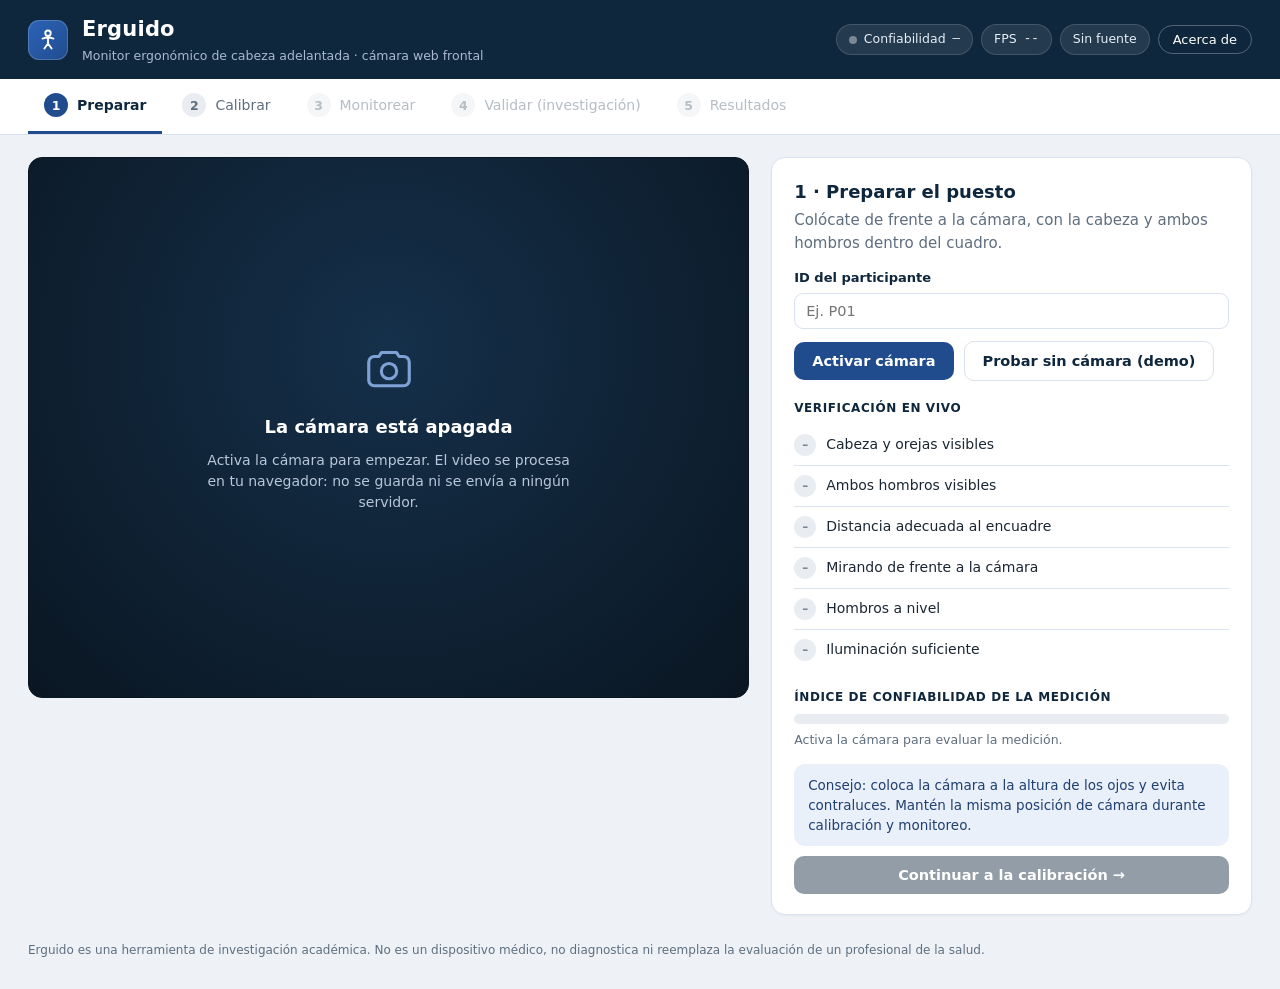
==== index.html @ 68f2c45a "Add files via upload" ====
<!DOCTYPE html>
<html lang="es">
<head>
<meta charset="UTF-8">
<meta name="viewport" content="width=device-width, initial-scale=1">
<link rel="icon" href="data:image/svg+xml,%3Csvg xmlns=%27http://www.w3.org/2000/svg%27 viewBox=%270 0 24 24%27%3E%3Crect width=%2724%27 height=%2724%27 rx=%275%27 fill=%27%23204C8E%27/%3E%3Ccircle cx=%2712%27 cy=%275.5%27 r=%272.6%27 fill=%27%23fff%27/%3E%3Cpath d=%27M12 9v6M6.5 10.5l5.5-1.5 5.5 1.5M12 15l-3.5 5M12 15l3.5 5%27 stroke=%27%23fff%27 stroke-width=%271.8%27 fill=%27none%27 stroke-linecap=%27round%27/%3E%3C/svg%3E">
<title>Erguido · Monitor ergonómico de cabeza adelantada</title>
<link rel="manifest" href="manifest.webmanifest">
<meta name="theme-color" content="#0F273D">
<meta name="description" content="Erguido: monitor de postura de cabeza con la cámara de tu celular o computador. El video se procesa en tu navegador.">
<meta name="mobile-web-app-capable" content="yes">
<meta name="apple-mobile-web-app-capable" content="yes">
<meta name="apple-mobile-web-app-title" content="Erguido">
<link rel="apple-touch-icon" href="icon-192.png">
<meta property="og:title" content="Erguido · postura de cabeza con tu cámara">
<meta property="og:description" content="Abre, permite la cámara y calibra en 20 segundos. El video no sale de tu dispositivo.">
<style>
@font-face{font-family:'Inter';font-weight:400;src:url('vendor/fonts/Inter-Regular.otf') format('opentype');font-display:swap}
@font-face{font-family:'Inter';font-weight:500;src:url('vendor/fonts/Inter-Medium.otf') format('opentype');font-display:swap}
@font-face{font-family:'Inter';font-weight:600;src:url('vendor/fonts/Inter-SemiBold.otf') format('opentype');font-display:swap}
@font-face{font-family:'Inter';font-weight:700;src:url('vendor/fonts/Inter-Bold.otf') format('opentype');font-display:swap}
:root{
  --navy:#0F273D; --blue:#204C8E; --sky:#95B1DE; --ice:#EAF0FA; --card:#FFFFFF; --bg:#EEF2F7;
  --ink:#1B2733; --muted:#5E6E7E; --line:#D9E2EE;
  --ok:#1E8E5A; --ok-bg:#E3F4EB; --warn:#B86E00; --warn-bg:#FFF1D6; --bad:#C0392B; --bad-bg:#FBE5E2; --off:#7A8794; --off-bg:#E9EDF1;
  --radius:14px;
  --font:'Inter',system-ui,-apple-system,'Segoe UI',Roboto,sans-serif; --mono:'JetBrains Mono',ui-monospace,Consolas,monospace;
}
*{box-sizing:border-box}
html,body{margin:0}
body{background:var(--bg);color:var(--ink);font-family:var(--font);font-size:15px;line-height:1.5;-webkit-font-smoothing:antialiased}
button{font-family:inherit}
.sr{position:absolute;width:1px;height:1px;overflow:hidden;clip:rect(0 0 0 0)}

/* ---------- barra superior ---------- */
.topbar{background:var(--navy);color:#fff;padding:14px 28px;display:flex;align-items:center;justify-content:space-between;gap:16px;flex-wrap:wrap}
.brand{display:flex;align-items:center;gap:14px}
.logo{width:40px;height:40px;border-radius:11px;background:linear-gradient(135deg,#2C63B8,#204C8E);display:grid;place-items:center;box-shadow:inset 0 0 0 1px rgba(255,255,255,.18)}
.brand h1{font-size:21px;font-weight:700;margin:0;letter-spacing:.2px}
.brand small{display:block;color:#A9BAD0;font-size:12.5px;margin-top:1px}
.chips{display:flex;gap:8px;align-items:center;flex-wrap:wrap}
.chip{background:rgba(255,255,255,.09);border:1px solid rgba(255,255,255,.14);color:#E6EEF8;border-radius:999px;padding:5px 12px;font-size:12.5px;display:flex;align-items:center;gap:7px;white-space:nowrap}
.chip b{font-family:var(--mono);font-weight:500}
.dot{width:8px;height:8px;border-radius:50%;background:var(--off)}
.dot.ok{background:#3DDC91}.dot.warn{background:#F5B23B}.dot.bad{background:#FF6A5C}
.ghost{background:transparent;border:1px solid rgba(255,255,255,.28);color:#fff;border-radius:999px;padding:6px 14px;font-size:13px;cursor:pointer}
.ghost:hover{background:rgba(255,255,255,.1)}

/* ---------- pasos ---------- */
.stepper{background:#fff;border-bottom:1px solid var(--line);padding:0 28px;display:flex;gap:4px;overflow-x:auto}
.step{background:none;border:none;padding:14px 16px;font-size:14px;color:var(--muted);cursor:pointer;display:flex;align-items:center;gap:9px;border-bottom:3px solid transparent;white-space:nowrap;font-weight:500}
.step i{font-style:normal;width:24px;height:24px;border-radius:50%;background:var(--off-bg);color:var(--muted);display:grid;place-items:center;font-size:12.5px;font-weight:600}
.step.active{color:var(--navy);border-color:var(--blue);font-weight:600}
.step.active i{background:var(--blue);color:#fff}
.step.done i{background:var(--ok);color:#fff}
.step:disabled{opacity:.45;cursor:not-allowed}

/* ---------- estructura ---------- */
.layout{display:grid;grid-template-columns:minmax(0,1.5fr) minmax(360px,1fr);gap:22px;padding:22px 28px 40px;max-width:1500px;margin:0 auto}
@media(max-width:1020px){.layout{grid-template-columns:1fr}}
.card{background:var(--card);border:1px solid var(--line);border-radius:var(--radius);box-shadow:0 1px 2px rgba(15,39,61,.04)}
.pad{padding:20px 22px}
h2{font-size:18px;margin:0 0 4px;color:var(--navy);font-weight:700}
h3{font-size:14px;margin:18px 0 8px;color:var(--navy);font-weight:600;text-transform:uppercase;letter-spacing:.6px;font-size:12px}
p.lead{color:var(--muted);margin:2px 0 14px}
.muted{color:var(--muted)} .small{font-size:12.5px}

/* ---------- escenario de video ---------- */
.stage{--maxh:3000px;position:relative;background:#0A1622;border-radius:var(--radius);overflow:hidden;aspect-ratio:var(--ar,1.3333);width:min(100%,calc(var(--maxh) * var(--ar,1.3333)));margin-inline:auto;border:1px solid #0A1622;transition:box-shadow .2s}
.stage video,.stage canvas{position:absolute;inset:0;width:100%;height:100%;object-fit:contain}
.mirror video,.mirror canvas{transform:scaleX(-1)}
.stage.alerting{box-shadow:0 0 0 4px var(--bad),0 0 34px rgba(192,57,43,.55);animation:pulse 1.1s infinite}
@keyframes pulse{50%{box-shadow:0 0 0 4px #FF8A7D,0 0 44px rgba(255,106,92,.65)}}
.idle{position:absolute;inset:0;display:flex;flex-direction:column;align-items:center;justify-content:center;gap:10px;text-align:center;color:#B8C7D9;padding:30px;background:radial-gradient(ellipse at 50% 35%,#15304A,#0A1622)}
.idle h3{color:#fff;text-transform:none;letter-spacing:0;font-size:18px;margin:6px 0 0}
.idle p{margin:0;max-width:380px;font-size:14px}
.badge{position:absolute;top:14px;left:14px;display:flex;align-items:center;gap:9px;padding:8px 14px;border-radius:999px;font-weight:600;font-size:14px;backdrop-filter:blur(4px)}
.badge.ok{background:rgba(227,244,235,.95);color:var(--ok)} .badge.warn{background:rgba(255,241,214,.96);color:var(--warn)}
.badge.bad{background:rgba(251,229,226,.97);color:var(--bad)} .badge.off{background:rgba(233,237,241,.94);color:#51606E}
.badge .dot{background:currentColor}
.hud-r{position:absolute;top:14px;right:14px;display:flex;gap:8px}
.hud-r span{background:rgba(10,22,34,.65);color:#E7EEF7;font-family:var(--mono);font-size:12px;padding:5px 10px;border-radius:8px}
.banner{position:absolute;left:14px;right:14px;bottom:14px;background:rgba(192,57,43,.96);color:#fff;border-radius:12px;padding:12px 16px;font-weight:600;display:none;box-shadow:0 8px 24px rgba(0,0,0,.35);z-index:5}
.banner small{display:block;font-weight:400;opacity:.92;margin-top:2px}
.banner.show{display:block}
.note{position:absolute;left:14px;bottom:14px;background:rgba(10,22,34,.7);color:#fff;border-radius:10px;padding:8px 12px;font-size:12.5px;display:none}
.note.show{display:block}

/* ---------- controles ---------- */
.btn{border:none;border-radius:10px;padding:11px 18px;font-size:14.5px;font-weight:600;cursor:pointer;transition:.15s;display:inline-flex;align-items:center;gap:8px;justify-content:center}
.btn.primary{background:var(--blue);color:#fff}.btn.primary:hover{background:#1A3F77}
.btn.dark{background:var(--navy);color:#fff}.btn.dark:hover{background:#091B2C}
.btn.ghost2{background:#fff;color:var(--navy);border:1px solid var(--line)}.btn.ghost2:hover{border-color:var(--sky);background:var(--ice)}
.btn.danger{background:var(--bad);color:#fff}
.btn:disabled{opacity:.45;cursor:not-allowed}
.btn.block{width:100%}
.row{display:flex;gap:10px;flex-wrap:wrap;align-items:center}
.row.sp{justify-content:space-between}
.field{display:flex;flex-direction:column;gap:5px;margin-bottom:12px}
.field label{font-size:13px;font-weight:600;color:var(--navy)}
input[type=text],input[type=number],select{font-family:inherit;font-size:14.5px;padding:9px 11px;border:1px solid var(--line);border-radius:9px;background:#fff;color:var(--ink);width:100%}
input:focus,select:focus,button:focus-visible{outline:2px solid var(--sky);outline-offset:1px}
input[type=range]{width:100%;accent-color:var(--blue)}
.switch{display:flex;align-items:center;justify-content:space-between;padding:8px 0;border-bottom:1px solid var(--line);font-size:14px}
.switch:last-child{border-bottom:none}
.switch input{width:18px;height:18px;accent-color:var(--blue)}
.slider-h{display:flex;justify-content:space-between;font-size:13px;font-weight:600;color:var(--navy);margin-bottom:2px}
.slider-h span:last-child{font-family:var(--mono);color:var(--blue)}

/* ---------- lista de verificación / medidor ---------- */
.check{display:flex;align-items:center;gap:10px;padding:9px 0;border-bottom:1px solid var(--line);font-size:14px}
.check:last-child{border-bottom:none}
.ic{width:22px;height:22px;border-radius:50%;display:grid;place-items:center;font-size:12px;font-weight:700;background:var(--off-bg);color:var(--off);flex:none}
.ic.ok{background:var(--ok-bg);color:var(--ok)} .ic.warn{background:var(--warn-bg);color:var(--warn)} .ic.bad{background:var(--bad-bg);color:var(--bad)}
.meter{height:10px;background:var(--off-bg);border-radius:999px;overflow:hidden}
.meter>div{height:100%;width:0;background:var(--off);border-radius:999px;transition:width .25s,background .25s}

/* ---------- gauge ---------- */
.gauge-wrap{margin:6px 0 4px}
.gauge-top{display:flex;align-items:baseline;justify-content:space-between}
.gauge-val{font-size:44px;font-weight:700;color:var(--navy);line-height:1;font-variant-numeric:tabular-nums}
.gauge-val small{font-size:20px;color:var(--muted);font-weight:600}
.gauge{position:relative;margin-top:26px!important;height:22px;background:linear-gradient(90deg,#DFF3E8 0%,#DFF3E8 33%,#FFF1D6 33%,#FFF1D6 33.01%,#FBE5E2 33.01%);border-radius:999px;overflow:visible;margin-top:12px;border:1px solid var(--line)}
.gauge .fill{position:absolute;left:0;top:0;bottom:0;width:0;border-radius:999px;background:var(--ok);transition:width .12s linear,background .2s}
.gauge .thr{position:absolute;top:-6px;bottom:-6px;width:3px;background:var(--navy);border-radius:2px}
.gauge .thr::after{content:'umbral ' attr(data-v);white-space:nowrap;position:absolute;top:-17px;left:50%;transform:translateX(-50%);font-size:10.5px;color:var(--navy);font-weight:600}
.gauge-scale{position:relative;height:18px;font-size:11.5px;color:var(--muted);margin-top:6px}
.gauge-scale span{position:absolute;top:0;transform:translateX(-50%);white-space:nowrap}
.gauge-scale span:first-child{transform:none}

.stats{display:grid;grid-template-columns:1fr 1fr;gap:10px;margin-top:14px}
.stat{background:var(--ice);border-radius:11px;padding:11px 13px}
.stat b{display:block;font-size:22px;color:var(--navy);font-variant-numeric:tabular-nums;line-height:1.15}
.stat span{font-size:12px;color:var(--muted)}
.pill{display:inline-block;border-radius:999px;padding:3px 10px;font-size:12px;font-weight:600}
.pill.ok{background:var(--ok-bg);color:var(--ok)}.pill.warn{background:var(--warn-bg);color:var(--warn)}.pill.bad{background:var(--bad-bg);color:var(--bad)}.pill.off{background:var(--off-bg);color:var(--off)}

/* ---------- calibracion ---------- */
.poses{display:grid;grid-template-columns:1fr 1fr;gap:12px;margin:8px 0 14px}
.pose{border:1.5px solid var(--line);border-radius:12px;padding:12px;text-align:center;background:#fff;transition:.2s}
.pose.on{border-color:var(--blue);background:var(--ice);box-shadow:0 0 0 3px rgba(32,76,142,.12)}
.pose.fin{border-color:var(--ok);background:#F2FBF6}
.pose svg{width:100%;height:92px}
.pose b{display:block;font-size:13.5px;color:var(--navy);margin-top:4px}
.pose span{font-size:12px;color:var(--muted)}
.progress{height:12px;background:var(--off-bg);border-radius:999px;overflow:hidden;margin:6px 0 4px}
.progress>div{height:100%;background:var(--blue);width:0;transition:width .1s linear}
.count{font-size:46px;font-weight:700;color:var(--blue);text-align:center;line-height:1;margin:8px 0;font-variant-numeric:tabular-nums}
table{width:100%;border-collapse:collapse;font-size:13.5px}
th{background:var(--navy);color:#fff;text-align:left;padding:8px 10px;font-weight:600;font-size:12.5px}
td{padding:7px 10px;border-bottom:1px solid var(--line)}
tr:nth-child(even) td{background:#F7F9FC}
td.num,th.num{text-align:right;font-variant-numeric:tabular-nums}
.tbl-scroll{max-height:230px;overflow:auto;border:1px solid var(--line);border-radius:10px}
details{border:1px solid var(--line);border-radius:11px;padding:10px 14px;margin-top:12px;background:#FAFBFD}
summary{cursor:pointer;font-weight:600;color:var(--navy);font-size:14px}
canvas.chart{width:100%;height:190px;display:block;background:#fff;border:1px solid var(--line);border-radius:10px}
.alertbox{border-radius:11px;padding:11px 14px;font-size:13.5px;margin:10px 0}
.alertbox.info{background:var(--ice);color:#1E3F70}.alertbox.warn{background:var(--warn-bg);color:#7A4A00}.alertbox.bad{background:var(--bad-bg);color:#8B2A20}.alertbox.ok{background:var(--ok-bg);color:#16603E}

/* ---------- modales ---------- */
.modal{position:fixed;inset:0;background:rgba(10,22,34,.6);display:none;align-items:center;justify-content:center;z-index:50;padding:20px}
.modal.show{display:flex}
.modal .box{background:#fff;border-radius:16px;max-width:720px;width:100%;max-height:90vh;overflow:auto;padding:26px 28px;box-shadow:0 24px 70px rgba(0,0,0,.4)}
.modal h2{font-size:21px}
.sus-q{padding:11px 0;border-bottom:1px solid var(--line)}
.sus-q p{margin:0 0 7px;font-size:14.5px}
.likert{display:flex;gap:8px;align-items:center;flex-wrap:wrap}
.likert label{display:flex;flex-direction:column;align-items:center;font-size:11.5px;color:var(--muted);cursor:pointer;gap:3px;min-width:54px}
.likert input{accent-color:var(--blue);width:18px;height:18px}
.toast{position:fixed;bottom:22px;left:50%;transform:translateX(-50%) translateY(30px);background:var(--navy);color:#fff;padding:11px 20px;border-radius:12px;font-size:14px;opacity:0;pointer-events:none;transition:.3s;z-index:60;box-shadow:0 10px 30px rgba(0,0,0,.3)}
.toast.show{opacity:1;transform:translateX(-50%)}
.view{display:none}.view.active{display:block}
.disclaimer{font-size:12px;color:var(--muted);padding:0 28px 30px;max-width:1500px;margin:-14px auto 0}

/* ---------- celular ---------- */
.only-touch{display:none}
@media (pointer:coarse){.only-touch{display:block}}
@media(max-width:720px){
  .topbar{padding:10px 14px;gap:8px}
  .brand{gap:10px}.logo{width:34px;height:34px;border-radius:9px}
  .brand h1{font-size:18px}.brand small{font-size:11.5px;line-height:1.3}
  .chips{gap:6px}.chip{padding:4px 10px;font-size:11.5px}.ghost{padding:5px 12px;font-size:12.5px}
  .stepper{padding:0 6px}.step{padding:11px;font-size:13px;gap:7px}.step i{width:22px;height:22px;font-size:11.5px}
  .layout{padding:12px 12px 26px;gap:12px}
  .pad{padding:16px 14px}
  .btn{min-height:44px;padding:11px 14px}
  .row{gap:8px}.row>.btn{flex:1 1 auto}
  input[type=text],input[type=number],select{font-size:16px}
  .gauge-val{font-size:38px}
  .idle{padding:16px;gap:6px}.idle h3{font-size:16px}.idle p{font-size:13px}
  .badge{top:10px;left:10px;padding:6px 11px;font-size:12.5px}.hud-r{top:10px;right:10px}
  .banner{left:10px;right:10px;bottom:10px;padding:10px 12px;font-size:14px}.note{left:10px;bottom:10px}
  .modal{padding:12px}.modal .box{padding:20px 16px}
  .disclaimer{padding:0 14px 24px}
  .toast{max-width:90vw;text-align:center;bottom:16px}
  .likert label{min-width:44px}
}
@media (max-width:720px) and (orientation:portrait){.stage{--maxh:50vh}}
@media (max-height:520px) and (orientation:landscape) and (min-width:640px){
  .layout{grid-template-columns:minmax(0,1.3fr) minmax(300px,1fr);gap:14px;padding:10px 14px 20px}
  .stage{--maxh:calc(100vh - 20px)}
}

@media print{
  body{background:#fff} .topbar,.stepper,.stage,.btn,.ghost,.disclaimer,#viewPrepare,#viewCalib,#viewMonitor,#viewValidate{display:none!important}
  .layout{display:block;padding:0} .card{border:none;box-shadow:none} #viewResults{display:block!important}
  canvas.chart{height:210px}
}
</style>
</head>
<body>

<header class="topbar">
  <div class="brand">
    <div class="logo" aria-hidden="true">
      <svg width="24" height="24" viewBox="0 0 24 24" fill="none" stroke="#fff" stroke-width="1.9" stroke-linecap="round" stroke-linejoin="round"><circle cx="12" cy="5.2" r="2.7"/><path d="M12 9v6.5M6.5 10.6l5.5-1.6 5.5 1.6M12 15.5l-3.6 5M12 15.5l3.6 5"/></svg>
    </div>
    <div><h1>Erguido</h1><small>Monitor ergonómico de cabeza adelantada · cámara web frontal</small></div>
  </div>
  <div class="chips">
    <div class="chip"><span class="dot" id="relDot"></span>Confiabilidad <b id="relChip">—</b></div>
    <div class="chip">FPS <b id="fpsChip">--</b></div>
    <div class="chip" id="modeChip">Sin fuente</div>
    <button class="ghost" id="btnAbout">Acerca de</button>
  </div>
</header>

<nav class="stepper" aria-label="Pasos">
  <button class="step active" data-step="prepare"><i>1</i>Preparar</button>
  <button class="step" data-step="calib"><i>2</i>Calibrar</button>
  <button class="step" data-step="monitor"><i>3</i>Monitorear</button>
  <button class="step" data-step="validate"><i>4</i>Validar (investigación)</button>
  <button class="step" data-step="results"><i>5</i>Resultados</button>
</nav>

<main class="layout">
  <!-- ======== ESCENARIO ======== -->
  <section>
    <div class="stage mirror" id="stage">
      <video id="video" autoplay playsinline muted></video>
      <canvas id="demoCanvas" width="640" height="480" style="display:none"></canvas>
      <canvas id="overlay" width="640" height="480"></canvas>
      <div class="idle" id="idle">
        <svg width="54" height="54" viewBox="0 0 24 24" fill="none" stroke="#7FA2D6" stroke-width="1.4" stroke-linecap="round" stroke-linejoin="round"><path d="M3 8.5A2.5 2.5 0 0 1 5.5 6h2l1.2-1.8h6.6L16.5 6h2A2.5 2.5 0 0 1 21 8.5v8A2.5 2.5 0 0 1 18.5 19h-13A2.5 2.5 0 0 1 3 16.5z"/><circle cx="12" cy="12.5" r="3.4"/></svg>
        <h3>La cámara está apagada</h3>
        <p>Activa la cámara para empezar. El video se procesa en tu navegador: no se guarda ni se envía a ningún servidor.</p>
      </div>
      <div class="badge off" id="badge" style="display:none"><span class="dot"></span><span id="badgeTxt">Sin medición</span></div>
      <div class="hud-r" id="hudR" style="display:none"><span id="hudAngle">θ --°</span></div>
      <div class="note" id="note"></div>
      <div class="banner" id="banner">Corrige tu postura: lleva la cabeza hacia atrás<small id="bannerSub">Alinea las orejas sobre los hombros.</small></div>
    </div>
    <div class="card pad" id="demoPanel" style="display:none;margin-top:14px">
      <div class="row sp"><b>Simulación (modo demo)</b><span class="pill off">Persona virtual</span></div>
      <p class="small muted" style="margin:4px 0 10px">Mueve el control para adelantar la cabeza de la persona virtual, o activa el escenario automático.</p>
      <div class="slider-h"><span>Cabeza adelantada simulada</span><span id="demoVal">0 %</span></div>
      <input type="range" id="demoSlider" min="0" max="120" value="0">
      <label class="switch"><span>Escenario automático (recorre erguido → adelantado → recuperación)</span><input type="checkbox" id="demoAuto"></label>
    </div>
  </section>

  <!-- ======== PANEL ======== -->
  <aside class="card pad" id="panel">

    <!-- 1. PREPARAR -->
    <div class="view active" id="viewPrepare">
      <h2>1 · Preparar el puesto</h2>
      <p class="lead">Colócate de frente a la cámara, con la cabeza y ambos hombros dentro del cuadro.</p>
      <div class="field"><label for="pid">ID del participante</label><input type="text" id="pid" placeholder="Ej. P01" maxlength="24"></div>
      <div class="field" id="camSelWrap" style="display:none"><label for="camSel">Cámara</label><select id="camSel"></select></div>
      <div class="row" style="margin-bottom:14px">
        <button class="btn primary" id="btnCam">Activar cámara</button>
        <button class="btn ghost2" id="btnDemo">Probar sin cámara (demo)</button>
        <button class="btn ghost2" id="btnStop" style="display:none">Apagar</button>
      </div>
      <h3>Verificación en vivo</h3>
      <div id="checks">
        <div class="check" data-k="face"><span class="ic">–</span><span>Cabeza y orejas visibles</span></div>
        <div class="check" data-k="sh"><span class="ic">–</span><span>Ambos hombros visibles</span></div>
        <div class="check" data-k="dist"><span class="ic">–</span><span>Distancia adecuada al encuadre</span></div>
        <div class="check" data-k="front"><span class="ic">–</span><span>Mirando de frente a la cámara</span></div>
        <div class="check" data-k="level"><span class="ic">–</span><span>Hombros a nivel</span></div>
        <div class="check" data-k="light"><span class="ic">–</span><span>Iluminación suficiente</span></div>
      </div>
      <h3>Índice de confiabilidad de la medición</h3>
      <div class="meter"><div id="relMeter"></div></div>
      <div class="small muted" id="relReasons" style="margin-top:7px">Activa la cámara para evaluar la medición.</div>
      <div class="alertbox info small" style="margin-top:14px">Consejo: coloca la cámara a la altura de los ojos y evita contraluces. Mantén la misma posición de cámara durante calibración y monitoreo.</div>
      <div class="alertbox info small only-touch" style="margin-top:10px"><b>En el celular:</b> apóyalo de frente a ti, a la altura de los ojos y a unos 60–80 cm, con la cámara frontal. Deben verse tu cabeza y los dos hombros. No lo muevas entre la calibración y el monitoreo.</div>
      <button class="btn dark block" id="toCalib" disabled>Continuar a la calibración →</button>
    </div>

    <!-- 2. CALIBRAR -->
    <div class="view" id="viewCalib">
      <h2>2 · Calibración individual</h2>
      <p class="lead">Erguido aprende tu rango propio con dos posturas. Así el umbral se ajusta a tu anatomía, sin valores universales.</p>
      <div class="poses">
        <div class="pose" id="poseUp">
          <svg viewBox="0 0 120 92" fill="none" stroke="#204C8E" stroke-width="2.4" stroke-linecap="round" stroke-linejoin="round" aria-hidden="true"><path d="M70 90V50" /><path d="M40 90c0-20 12-30 30-30"/><circle cx="70" cy="26" r="15" fill="#fff"/><path d="M70 41v9"/><circle cx="66" cy="26" r="2.6" fill="#1E8E5A" stroke="none"/><path d="M66 4v76" stroke="#1E8E5A" stroke-width="1.6" stroke-dasharray="3 4"/></svg>
          <b>Postura erguida</b><span>Espalda recta, orejas sobre los hombros</span>
        </div>
        <div class="pose" id="poseFwd">
          <svg viewBox="0 0 120 92" fill="none" stroke="#204C8E" stroke-width="2.4" stroke-linecap="round" stroke-linejoin="round" aria-hidden="true"><path d="M70 90V52" /><path d="M40 90c0-20 12-30 30-30"/><circle cx="90" cy="30" r="15" fill="#fff"/><path d="M84 44l-12 9"/><circle cx="86" cy="30" r="2.6" fill="#C0392B" stroke="none"/><path d="M66 4v76" stroke="#1E8E5A" stroke-width="1.6" stroke-dasharray="3 4"/><path d="M70 22h14" stroke="#C0392B" stroke-width="1.8"/></svg>
          <b>Cabeza adelantada</b><span>Empuja la cabeza hacia la pantalla, cómodo y sostenido</span>
        </div>
      </div>
      <div id="calStart">
        <button class="btn primary block" id="btnCalStart" disabled>Iniciar calibración</button>
        <p class="small muted" style="margin:8px 0 0">Dura unos 20 segundos. Se mide solo cuando la confiabilidad es suficiente.</p>
      </div>
      <div id="calRun" style="display:none">
        <div class="alertbox info" id="calMsg">Prepárate…</div>
        <div class="count" id="calCount">3</div>
        <div class="progress"><div id="calBar"></div></div>
        <button class="btn ghost2 block" id="btnCalCancel" style="margin-top:12px">Cancelar</button>
      </div>
      <div id="calResult" style="display:none">
        <div class="alertbox ok" id="calQuality"></div>
        <table id="calTable"></table>
        <details>
          <summary>Modo investigación: CVA de referencia (opcional)</summary>
          <p class="small muted" style="margin:8px 0">Si mediste el ángulo craneovertebral de perfil (p. ej., con ImageJ), regístralo para estimar el CVA y validar el sistema.</p>
          <div class="row"><div class="field" style="flex:1;margin:0"><label>CVA erguido (°)</label><input type="number" step="0.1" id="refUp"></div>
          <div class="field" style="flex:1;margin:0"><label>CVA adelantado (°)</label><input type="number" step="0.1" id="refFwd"></div></div>
          <div class="field" style="margin-top:10px"><label for="featSel">Señal frontal usada</label>
            <select id="featSel">
              <option value="angle">Ángulo frontal orejas–hombros (propuesta)</option>
              <option value="rv">Distancia vertical oreja–hombro (plan B)</option>
              <option value="wr">Ancho de cabeza relativo (plan B)</option>
            </select></div>
        </details>
        <div class="row" style="margin-top:14px">
          <button class="btn ghost2" id="btnCalRedo">Repetir</button>
          <button class="btn dark" id="btnCalOk" style="flex:1">Aceptar y monitorear →</button>
        </div>
      </div>
    </div>

    <!-- 3. MONITOREAR -->
    <div class="view" id="viewMonitor">
      <div class="row sp"><h2>3 · Monitoreo</h2><span class="pill off" id="monPill">Pausado</span></div>
      <div class="gauge-wrap">
        <div class="gauge-top"><div class="small muted">Índice de cabeza adelantada<br>(0 % = erguido · 100 % = tu postura adelantada)</div>
          <div class="gauge-val"><span id="idxVal">--</span><small>%</small></div></div>
        <div class="gauge" id="gauge"><div class="fill" id="gFill"></div><div class="thr" id="gThr"></div></div>
        <div class="gauge-scale"><span style="left:0">0 %</span><span style="left:41.667%">50 %</span><span style="left:83.333%">100 %</span></div>
      </div>
      <div class="stats">
        <div class="stat"><b id="stBad">0 s</b><span>Tiempo seguido en mala postura</span></div>
        <div class="stat"><b id="stAlerts">0</b><span>Alertas emitidas</span></div>
        <div class="stat"><b id="stGood">--</b><span>% del tiempo con buena postura</span></div>
        <div class="stat"><b id="stCva">--</b><span>CVA estimado (°)</span></div>
      </div>
      <div class="alertbox warn small" id="shNote" style="display:none">Tus hombros están desnivelados respecto a la calibración.</div>
      <h3>Ajustes</h3>
      <div class="slider-h"><span>Umbral de alerta (% de tu rango)</span><span id="thrVal">40 %</span></div>
      <input type="range" id="thr" min="20" max="80" value="40">
      <div class="slider-h" style="margin-top:10px"><span>Tiempo sostenido antes de alertar</span><span id="holdVal">8 s</span></div>
      <input type="range" id="hold" min="3" max="30" value="8">
      <div style="margin-top:8px">
        <label class="switch"><span>Sonido de alerta</span><input type="checkbox" id="sound" checked></label>
        <label class="switch"><span>Mostrar esqueleto y ángulo</span><input type="checkbox" id="skel" checked></label>
        <label class="switch"><span>Vista en espejo</span><input type="checkbox" id="mirror" checked></label>
      </div>
      <div class="row" style="margin-top:14px">
        <button class="btn ghost2" id="btnPause" style="flex:1">Pausar</button>
        <button class="btn ghost2" id="btnRecal">Recalibrar</button>
        <button class="btn dark" id="btnFinish" style="flex:1">Finalizar sesión</button>
      </div>
    </div>

    <!-- 4. VALIDAR -->
    <div class="view" id="viewValidate">
      <h2>4 · Validación (investigación)</h2>
      <p class="lead">Compara la estimación de Erguido con el ángulo craneovertebral medido de perfil.</p>
      <div class="alertbox info small"><b>Protocolo:</b> adopta una postura (neutra o con la cabeza adelantada en distintos niveles) → pulsa “Registrar muestra” → fotografía de perfil con la cámara nivelada → mide el CVA con tu software → escribe el valor y confirma.</div>
      <div class="row" style="margin-bottom:10px">
        <button class="btn primary" id="btnSample" disabled>Registrar muestra (3 s)</button>
        <span class="small muted" id="sampleMsg"></span>
      </div>
      <div id="sampleForm" style="display:none" class="row">
        <div class="field" style="flex:1;margin:0"><label>CVA medido de perfil (°)</label><input type="number" step="0.1" id="sampleRef" placeholder="Ej. 49.5"></div>
        <button class="btn dark" id="btnSampleSave" style="align-self:flex-end">Guardar muestra</button>
      </div>
      <div class="alertbox warn small" id="demoWarnV" style="display:none"><b>Datos de demostración.</b> Con la persona virtual, estos valores no son evidencia: úsalos solo para practicar. Para investigar, activa la cámara real.</div>
      <h3>Muestras</h3>
      <div class="tbl-scroll"><table id="sampleTable"></table></div>
      <h3>Concordancia</h3>
      <div class="stats" id="valStats"></div>
      <canvas class="chart" id="scatter" width="640" height="380" style="margin-top:12px;height:230px"></canvas>
      <div class="row" style="margin-top:12px">
        <button class="btn ghost2" id="btnSampleCsv">Descargar muestras (CSV)</button>
        <button class="btn ghost2" id="btnSampleClear">Borrar muestras</button>
      </div>
    </div>

    <!-- 5. RESULTADOS -->
    <div class="view" id="viewResults">
      <h2>5 · Resultados de la sesión</h2>
      <p class="lead" id="resHeader">Participante · —</p>
      <div class="alertbox warn small" id="demoWarnR" style="display:none"><b>Sesión de demostración.</b> Se generó con la persona virtual: no la uses como dato de investigación.</div>
      <div class="stats" id="resStats"></div>
      <h3>Índice de cabeza adelantada en el tiempo</h3>
      <canvas class="chart" id="timeline" width="820" height="360"></canvas>
      <h3>Alertas</h3>
      <div class="tbl-scroll"><table id="eventTable"></table></div>
      <h3>Usabilidad (SUS)</h3>
      <div class="row sp"><span id="susRes" class="muted">Aún sin responder.</span><button class="btn ghost2" id="btnSus">Responder cuestionario SUS</button></div>
      <h3>Exportar</h3>
      <div class="row">
        <button class="btn ghost2" id="btnCsv">Sesión (CSV)</button>
        <button class="btn ghost2" id="btnJson">Calibración (JSON)</button>
        <button class="btn ghost2" id="btnPrint">Imprimir / PDF</button>
      </div>
      <button class="btn dark block" id="btnNew" style="margin-top:16px">Nueva sesión</button>
    </div>
  </aside>
</main>
<div class="disclaimer">Erguido es una herramienta de investigación académica. No es un dispositivo médico, no diagnostica ni reemplaza la evaluación de un profesional de la salud.</div>

<!-- ======== MODALES ======== -->
<div class="modal" id="mAbout"><div class="box">
  <h2>Acerca de Erguido</h2>
  <p class="muted">Proyecto de trabajo de grado · Ingeniería de Sistemas · Universidad Santiago de Cali.</p>
  <p class="small"><a href="referencias.html" target="_blank" rel="noopener">Ver las referencias del trabajo (APA 7.ª ed.)</a></p>
  <h3>Qué mide</h3>
  <p>El indicador clínico de la cabeza adelantada, el ángulo craneovertebral (CVA), se mide de perfil (Titcomb et al., 2024), pero una webcam mira de frente. Erguido estima el <b>cambio</b> de la cabeza adelantada desde la vista frontal: calcula el <b>ángulo frontal</b> que forman las dos orejas con el punto medio de los hombros, una aproximación del ángulo esternón–tragos que se correlacionó con el CVA en el plano frontal (Molaeifar et al., 2021).</p>
  <h3>Cómo se personaliza</h3>
  <p>La calibración registra dos posturas, erguida y con la cabeza adelantada. El <b>índice</b> expresa la postura actual como porcentaje de ese rango individual (0 % = erguido, 100 % = adelantada). La alerta salta cuando el índice supera el umbral durante un tiempo sostenido, y solo si el <b>índice de confiabilidad</b> de la medición es suficiente.</p>
  <h3>Puntos clave</h3>
  <p>Detección de pose con MediaPipe (BlazePose; Bazarevsky et al., 2020). Los puntos de las orejas y del punto medio de los hombros son <b>aproximaciones</b> de los tragos y el esternón; la validación mide qué tan buena es esa aproximación.</p>
  <h3>Privacidad</h3>
  <p>El video se procesa en tu navegador y no se almacena ni se transmite. Solo se descargan la librería y el modelo de MediaPipe. Los datos exportados contienen únicamente medidas numéricas.</p>
  <h3>Limitaciones</h3>
  <p class="muted">La correlación frontal–sagital reportada es moderada; la medición depende de la posición de la cámara; los resultados son orientativos y no sustituyen una valoración clínica.</p>
  <div class="row" style="justify-content:flex-end;margin-top:14px"><button class="btn dark" data-close>Cerrar</button></div>
</div></div>

<div class="modal" id="mSus"><div class="box">
  <h2>Escala de usabilidad del sistema (SUS)</h2>
  <p class="muted">Indica qué tan de acuerdo estás con cada afirmación (1 = totalmente en desacuerdo · 5 = totalmente de acuerdo).</p>
  <div id="susForm"></div>
  <div class="row" style="justify-content:flex-end;margin-top:16px"><button class="btn ghost2" data-close>Cancelar</button><button class="btn dark" id="btnSusSave">Calcular puntaje</button></div>
</div></div>
<div class="toast" id="toast"></div>

<script type="module">
/* =====================================================================
   ERGUIDO · lógica de la aplicación
   ===================================================================== */
const $ = (s, r = document) => r.querySelector(s);
const $$ = (s, r = document) => [...r.querySelectorAll(s)];
const clamp = (v, a, b) => Math.min(b, Math.max(a, v));
const mean = a => a.reduce((x, y) => x + y, 0) / a.length;
const sd = a => { if (a.length < 2) return 0; const m = mean(a); return Math.sqrt(a.reduce((x, y) => x + (y - m) ** 2, 0) / (a.length - 1)); };
const fmt = (v, d = 1) => { if (!Number.isFinite(v)) return '—'; const t = v.toFixed(d); return /^-0(\.0+)?$/.test(t) ? t.slice(1) : t; };
const pearson = (x, y) => {
  if (x.length < 3) return NaN; const mx = mean(x), my = mean(y);
  let nu = 0, dx = 0, dy = 0; for (let i = 0; i < x.length; i++) { nu += (x[i] - mx) * (y[i] - my); dx += (x[i] - mx) ** 2; dy += (y[i] - my) ** 2; }
  return dx && dy ? nu / Math.sqrt(dx * dy) : NaN;
};
const mmss = s => { s = Math.max(0, Math.round(s)); return String(Math.floor(s / 60)).padStart(2, '0') + ':' + String(s % 60).padStart(2, '0'); };

/* ---------- almacenamiento ---------- */
const store = {
  get(k, d) { try { const v = localStorage.getItem('erguido.' + k); return v ? JSON.parse(v) : d; } catch { return d; } },
  set(k, v) { try { localStorage.setItem('erguido.' + k, JSON.stringify(v)); } catch { /* sin almacenamiento */ } },
};
const settings = Object.assign({ thr: 40, hold: 8, sound: true, skel: true, mirror: true, feature: 'angle' }, store.get('settings', {}));

/* ---------- estado ---------- */
const S = {
  step: 'prepare', mode: 'none', running: false, lastTs: 0, fpsT: [], pid: store.get('pid', ''),
  W: 640, H: 480, sm: {}, pts: null, f: null, fS: {}, rel: { score: 0, label: 'Baja', reasons: ['Sin señal'], checks: {} },
  calib: null, calRun: null, sample: null, samples: [], light: 100, lightT: 0,
  mon: null, log: [], events: [], sus: null, logT: 0,
};
resetMonitor();
function resetMonitor() {
  S.mon = { running: false, streak: 0, recover: 0, alert: false, lastBeep: 0, alerts: 0, good: 0, bad: 0, total: 0, unreliable: 0, maxStreak: 0, curEvent: null, t0: null, elapsed: 0, idx: null };
  S.log = []; S.events = []; S.logT = 0;
}

/* ---------- audio ---------- */
let audioCtx = null;
function unlockAudio() { try { audioCtx = audioCtx || new (window.AudioContext || window.webkitAudioContext)(); if (audioCtx.state === 'suspended') audioCtx.resume(); } catch { /* audio no disponible */ } }
['pointerdown', 'touchend', 'click', 'keydown'].forEach(ev => addEventListener(ev, unlockAudio, { passive: true }));
function beep() {
  if (!settings.sound) return;
  try {
    unlockAudio();
    [0, 0.26].forEach(off => {
      const o = audioCtx.createOscillator(), g = audioCtx.createGain();
      o.type = 'sine'; o.frequency.value = 880; o.connect(g); g.connect(audioCtx.destination);
      const t = audioCtx.currentTime + off;
      g.gain.setValueAtTime(0.0001, t); g.gain.exponentialRampToValueAtTime(0.22, t + 0.02); g.gain.exponentialRampToValueAtTime(0.0001, t + 0.22);
      o.start(t); o.stop(t + 0.24);
    });
  } catch { /* audio no disponible */ }
}
/* ---------- mantener la pantalla encendida (celular) ---------- */
let wakeLock = null;
async function keepAwake(on) {
  try {
    if (on) { if (!wakeLock && 'wakeLock' in navigator) { wakeLock = await navigator.wakeLock.request('screen'); wakeLock.addEventListener('release', () => { wakeLock = null; }); } }
    else if (wakeLock) { await wakeLock.release(); wakeLock = null; }
  } catch { wakeLock = null; }
}
document.addEventListener('visibilitychange', () => { if (document.visibilityState === 'visible' && S.running) keepAwake(true); });
function toast(msg, ms = 2600) { const t = $('#toast'); t.textContent = msg; t.classList.add('show'); clearTimeout(toast._t); toast._t = setTimeout(() => t.classList.remove('show'), ms); }

/* =====================================================================
   FUENTES DE POSE: cámara (MediaPipe) y demo (persona virtual)
   ===================================================================== */
const video = $('#video'), overlay = $('#overlay'), demoCanvas = $('#demoCanvas');
let landmarker = null, stream = null;
function fitStage() { if (S.W && S.H) $('#stage').style.setProperty('--ar', (S.W / S.H).toFixed(4)); }

function loadScript(src){return new Promise((ok,ko)=>{const e=document.createElement('script');e.src=src;e.onload=ok;e.onerror=()=>ko(new Error('No se pudo cargar '+src));document.head.appendChild(e);});}
let poseBusy = false, poseNew = false, poseLast = null;
async function loadModel() {
  if (landmarker) return landmarker;
  if (!window.Pose) await loadScript('vendor/mediapipe/pose.js');
  const pose = new window.Pose({ locateFile: f => new URL('vendor/mediapipe/' + f, location.href).href });
  pose.setOptions({ modelComplexity: 1, smoothLandmarks: true, enableSegmentation: false, minDetectionConfidence: .5, minTrackingConfidence: .5 });
  pose.onResults(r => { poseLast = r.poseLandmarks || null; poseNew = true; });
  await pose.initialize();
  landmarker = pose;
  return landmarker;
}

async function startCamera(deviceId) {
  if (!navigator.mediaDevices || !navigator.mediaDevices.getUserMedia) {
    throw new Error('Este navegador no permite usar la cámara aquí. Abre la app desde https:// o http://localhost (no desde un archivo local) y usa Chrome, Edge o Safari; si llegaste desde WhatsApp o Instagram, abre el enlace en el navegador.');
  }
  stopSource();
  setIdle('Iniciando cámara…', 'Concede el permiso del navegador y espera a que cargue el modelo de detección.');
  stream = await navigator.mediaDevices.getUserMedia({ video: Object.assign({ width: { ideal: 960 }, height: { ideal: 720 } }, deviceId ? { deviceId: { exact: deviceId } } : { facingMode: 'user' }), audio: false });
  video.srcObject = stream; await video.play();
  await new Promise(r => video.videoWidth ? r() : video.addEventListener('loadedmetadata', r, { once: true }));
  S.W = video.videoWidth; S.H = video.videoHeight; fitStage();
  await loadModel();
  const devs = (await navigator.mediaDevices.enumerateDevices()).filter(d => d.kind === 'videoinput');
  if (devs.length > 1) {
    const sel = $('#camSel'); sel.innerHTML = devs.map((d, i) => `<option value="${d.deviceId}">${d.label || 'Cámara ' + (i + 1)}</option>`).join('');
    const cur = stream.getVideoTracks()[0].getSettings().deviceId; if (cur) sel.value = cur; $('#camSelWrap').style.display = '';
  }
  S.mode = 'camera'; video.style.display = ''; demoCanvas.style.display = 'none'; $('#demoPanel').style.display = 'none';
  startRunning();
}

function stopSource() {
  S.running = false; keepAwake(false);
  if (stream) { stream.getTracks().forEach(t => t.stop()); stream = null; }
  video.srcObject = null; S.mode = 'none';
}

let lastVideoTime = -1;
function readCamera(ts) {
  if (!landmarker || video.readyState < 2) return undefined;
  if (!poseBusy && video.currentTime !== lastVideoTime) {
    lastVideoTime = video.currentTime; poseBusy = true;
    landmarker.send({ image: video }).catch(() => {}).finally(() => { poseBusy = false; });
  }
  if (S.W !== video.videoWidth || S.H !== video.videoHeight) { S.W = video.videoWidth; S.H = video.videoHeight; fitStage(); }
  if (poseNew) { poseNew = false; return poseLast; }
  return undefined;
}

/* --- persona virtual --- */
const demo = { f: 0, target: 0, auto: false, t0: 0 };
function demoLandmarks(f, t) {
  const lm = Array.from({ length: 33 }, () => ({ x: .5, y: .5, z: 0, visibility: 0 }));
  const sway = Math.sin(t * .7) * .004, bob = Math.sin(t * 1.1) * .002, j = () => (Math.random() - .5) * .0016;
  const my = .76 + bob, shHalf = .19, d = .30 * (1 - .36 * f), hw = .074 * (1 + .17 * f), ey = my - d;
  const set = (i, x, y, v = .99) => { lm[i] = { x: x + sway + j(), y: y + j(), z: 0, visibility: v }; };
  set(11, .5 + shHalf, my); set(12, .5 - shHalf, my);
  set(7, .5 + hw, ey); set(8, .5 - hw, ey);
  set(0, .5, ey + .035 + .03 * f);
  return lm;
}
function startDemo() {
  stopSource(); S.mode = 'demo'; S.W = 640; S.H = 480; demoCanvas.width = 640; demoCanvas.height = 480; fitStage();
  video.style.display = 'none'; demoCanvas.style.display = ''; $('#demoPanel').style.display = '';
  demo.t0 = performance.now() / 1000; demo.f = demo.target = 0; $('#demoSlider').value = 0; $('#demoVal').textContent = '0 %';
  startRunning();
}
function readDemo(ts) {
  const t = ts / 1000;
  if (demo.auto && !S.calRun) {
    const c = (t - demo.t0) % 52;
    demo.target = c < 8 ? 0 : c < 14 ? (c - 8) / 6 * .95 : c < 30 ? .95 : c < 36 ? .95 - (c - 30) / 6 * .95 : 0;
    $('#demoSlider').value = Math.round(demo.target * 100);
  }
  demo.f += (demo.target - demo.f) * .12; $('#demoVal').textContent = Math.round(demo.f * 100) + ' %';
  const sl = $('#demoSlider'); if (document.activeElement !== sl) sl.value = Math.round(demo.target * 100);
  const lm = demoLandmarks(demo.f, t); drawDemo(lm); return lm;
}
function drawDemo(lm) {
  const c = demoCanvas.getContext('2d'), W = 640, H = 480; const P = i => ({ x: lm[i].x * W, y: lm[i].y * H });
  const g = c.createLinearGradient(0, 0, 0, H); g.addColorStop(0, '#223B55'); g.addColorStop(1, '#101F30'); c.fillStyle = g; c.fillRect(0, 0, W, H);
  c.fillStyle = 'rgba(255,255,255,.04)'; c.fillRect(0, H * .55, W, H * .45);
  const sL = P(11), sR = P(12), eL = P(7), eR = P(8), nose = P(0), mid = { x: (sL.x + sR.x) / 2, y: (sL.y + sR.y) / 2 }, em = { x: (eL.x + eR.x) / 2, y: (eL.y + eR.y) / 2 };
  c.fillStyle = '#26456E'; c.beginPath(); c.moveTo(sR.x - 38, H); c.lineTo(sR.x - 28, sR.y + 20); c.quadraticCurveTo(sR.x - 10, sR.y - 18, mid.x - 40, sR.y - 16); c.lineTo(mid.x + 40, sL.y - 16);
  c.quadraticCurveTo(sL.x + 10, sL.y - 18, sL.x + 28, sL.y + 20); c.lineTo(sL.x + 38, H); c.closePath(); c.fill();
  c.fillStyle = '#C99C7E'; c.fillRect(mid.x - 24, em.y + 30, 48, mid.y - em.y - 22);
  const hw = Math.abs(eL.x - eR.x) / 2; c.fillStyle = '#D9B092'; c.beginPath(); c.ellipse(em.x, em.y - 6, hw * 1.02, hw * 1.34, 0, 0, Math.PI * 2); c.fill();
  c.fillStyle = '#2A2118'; c.beginPath(); c.ellipse(em.x, em.y - hw * .62, hw * 1.08, hw * .88, 0, Math.PI, Math.PI * 2); c.fill();
  c.fillStyle = '#C99C7E'; [eL, eR].forEach(e => { c.beginPath(); c.ellipse(e.x, e.y, 7, 12, 0, 0, Math.PI * 2); c.fill(); });
  c.fillStyle = '#2A2118'; [-1, 1].forEach(s => { c.beginPath(); c.arc(em.x + s * hw * .42, nose.y - 14, 3.4, 0, Math.PI * 2); c.fill(); });
  c.strokeStyle = '#8F6A55'; c.lineWidth = 2; c.beginPath(); c.moveTo(nose.x, nose.y - 8); c.lineTo(nose.x - 3, nose.y + 3); c.stroke();
  c.beginPath(); c.arc(nose.x, nose.y + 18, 9, .15 * Math.PI, .85 * Math.PI); c.stroke();
}

/* =====================================================================
   CARACTERÍSTICAS FRONTALES Y CONFIABILIDAD
   ===================================================================== */
const IDX = [0, 7, 8, 11, 12];
function smoothLandmarks(lm) {
  IDX.forEach(i => {
    const p = lm[i], s = S.sm[i];
    if (!s) S.sm[i] = { x: p.x, y: p.y, v: p.visibility ?? 1 };
    else { const a = .45; s.x += (p.x - s.x) * a; s.y += (p.y - s.y) * a; s.v += ((p.visibility ?? 1) - s.v) * .35; }
  });
}
function computeFeatures() {
  const W = S.W, H = S.H, g = i => ({ x: S.sm[i].x * W, y: S.sm[i].y * H, v: S.sm[i].v });
  const nose = g(0), L = g(7), R = g(8), sL = g(11), sR = g(12);
  const M = { x: (sL.x + sR.x) / 2, y: (sL.y + sR.y) / 2 }, E = { x: (L.x + R.x) / 2, y: (L.y + R.y) / 2 };
  const shW = Math.hypot(sL.x - sR.x, sL.y - sR.y) || 1, earW = Math.hypot(L.x - R.x, L.y - R.y) || 1;
  const a = { x: L.x - M.x, y: L.y - M.y }, b = { x: R.x - M.x, y: R.y - M.y };
  const cos = (a.x * b.x + a.y * b.y) / ((Math.hypot(a.x, a.y) * Math.hypot(b.x, b.y)) || 1);
  const angle = Math.acos(clamp(cos, -1, 1)) * 180 / Math.PI;
  const rv = (M.y - E.y) / shW, wr = earW / shW;
  let tx = sL.x - sR.x, ty = sL.y - sR.y; if (tx < 0) { tx = -tx; ty = -ty; }
  const tilt = Math.atan2(ty, tx) * 180 / Math.PI;
  const yaw = (nose.x - E.x) / earW;
  const vis = Math.min(L.v, R.v, sL.v, sR.v), earVis = Math.min(L.v, R.v), shVis = Math.min(sL.v, sR.v);
  S.pts = { nose, L, R, sL, sR, M, E };
  S.f = { angle, rv, wr, tilt, yaw, vis, earVis, shVis, shFrac: shW / W, earW, shW };
  ['angle', 'rv', 'wr', 'tilt'].forEach(k => { S.fS[k] = S.fS[k] === undefined ? S.f[k] : S.fS[k] + (S.f[k] - S.fS[k]) * .3; });
}
function reliability() {
  const f = S.f, pts = S.pts, W = S.W, H = S.H, reasons = [], checks = {};
  const sVis = clamp((f.vis - .4) / .4, 0, 1);
  let sFrame = f.shFrac >= .2 && f.shFrac <= .6 ? 1 : f.shFrac < .2 ? clamp((f.shFrac - .14) / .06, 0, 1) : clamp((.8 - f.shFrac) / .2, 0, 1);
  const inside = p => p.x > W * .01 && p.x < W * .99 && p.y > H * .01 && p.y < H * .985;
  const allIn = [pts.L, pts.R, pts.sL, pts.sR].every(inside);
  if (!allIn) sFrame *= .3;
  const sRoll = 1 - clamp((Math.abs(f.tilt) - 6) / 14, 0, 1);
  const sYaw = 1 - clamp((Math.abs(f.yaw) - .35) / .5, 0, 1);
  const score = 100 * sVis * sFrame * (.5 + .5 * sRoll) * (.5 + .5 * sYaw);
  checks.face = f.earVis > .6 ? 'ok' : f.earVis > .4 ? 'warn' : 'bad';
  checks.sh = f.shVis > .6 && allIn ? 'ok' : f.shVis > .4 ? 'warn' : 'bad';
  checks.dist = (f.shFrac >= .2 && f.shFrac <= .6) ? 'ok' : (f.shFrac >= .14 && f.shFrac <= .72) ? 'warn' : 'bad';
  checks.front = Math.abs(f.yaw) <= .35 ? 'ok' : Math.abs(f.yaw) <= .6 ? 'warn' : 'bad';
  checks.level = Math.abs(f.tilt) <= 6 ? 'ok' : Math.abs(f.tilt) <= 12 ? 'warn' : 'bad';
  checks.light = S.light >= 70 ? 'ok' : S.light >= 45 ? 'warn' : 'bad';
  if (checks.face !== 'ok') reasons.push('Cabeza u orejas poco visibles');
  if (!allIn || checks.sh !== 'ok') reasons.push('Hombros fuera del cuadro o poco visibles');
  if (f.shFrac < .2) reasons.push('Acércate un poco a la cámara'); else if (f.shFrac > .6) reasons.push('Aléjate un poco de la cámara');
  if (checks.front !== 'ok') reasons.push('Mira de frente a la cámara');
  if (checks.level !== 'ok') reasons.push('Hombros o cámara inclinados');
  if (checks.light === 'bad') reasons.push('Poca iluminación');
  return { score, label: score >= 70 ? 'Alta' : score >= 40 ? 'Media' : 'Baja', reasons, checks };
}
function sampleLight() {
  if (S.mode !== 'camera') { S.light = 100; return; }
  const c = sampleLight.c || (sampleLight.c = document.createElement('canvas')); c.width = 32; c.height = 24;
  const x = c.getContext('2d', { willReadFrequently: true }); x.drawImage(video, 0, 0, 32, 24);
  const d = x.getImageData(0, 0, 32, 24).data; let s = 0; for (let i = 0; i < d.length; i += 4) s += .299 * d[i] + .587 * d[i + 1] + .114 * d[i + 2];
  S.light = s / (d.length / 4) / 255 * 100 * 1.6;
}

/* índice individual */
const val = k => S.fS[k];
function idxOf(x) { const c = S.calib; if (!c) return null; const k = c.feature; const up = c.up[k].m, fw = c.fwd[k].m; return (x - up) / (fw - up); }
function currentIdx() { return S.calib && S.f ? idxOf(S.fS[S.calib.feature]) : null; }
function cvaEst(idx) { const c = S.calib; if (!c || !Number.isFinite(c.refUp) || !Number.isFinite(c.refFwd) || idx == null) return NaN; return c.refUp + idx * (c.refFwd - c.refUp); }

/* =====================================================================
   BUCLE PRINCIPAL
   ===================================================================== */
function startRunning() { S.sm = {}; S.fS = {}; S.f = null; S.pts = null; S.rel = { score: 0, label: 'Baja', reasons: [], checks: {} }; S.running = true; S.lastTs = performance.now(); lastVideoTime = -1; $('#idle').style.display = 'none'; $('#badge').style.display = ''; $('#hudR').style.display = ''; $('#btnStop').style.display = ''; updateModeChip(); requestAnimationFrame(loop); refreshButtons(); keepAwake(true); }
function updateModeChip() { $('#modeChip').textContent = S.mode === 'camera' ? 'Cámara en vivo' : S.mode === 'demo' ? 'Modo demo' : 'Sin fuente'; }

function loop(ts) {
  if (!S.running) return;
  const dt = clamp((ts - S.lastTs) / 1000, 0, .25); S.lastTs = ts;
  S.fpsT.push(ts); while (S.fpsT.length && ts - S.fpsT[0] > 1000) S.fpsT.shift();
  $('#fpsChip').textContent = S.fpsT.length;
  const lm = S.mode === 'camera' ? readCamera(ts) : readDemo(ts);
  if (lm !== undefined) {
    if (lm && lm[11] && lm[12] && lm[7] && lm[8]) {
      smoothLandmarks(lm); computeFeatures();
      if (ts - S.lightT > 800) { sampleLight(); S.lightT = ts; }
      const r = reliability(); r.score = S.rel.score + (r.score - S.rel.score) * .25; r.label = r.score >= 70 ? 'Alta' : r.score >= 40 ? 'Media' : 'Baja'; S.rel = r;
    } else { S.f = null; S.pts = null; S.rel = { score: 0, label: 'Baja', reasons: ['No se detecta a la persona'], checks: {} }; }
  }
  step(dt); draw(); updateUI(dt);
  requestAnimationFrame(loop);
}

function step(dt) {
  if (S.calRun) calibStep(dt);
  if (S.sample) sampleStep(dt);
  if (S.step === 'monitor' && S.mon.running) monitorStep(dt);
}

/* ---------- lógica de monitoreo ---------- */
function monitorStep(dt) {
  const m = S.mon, now = performance.now() / 1000;
  const reliable = S.f && S.rel.score >= 40 && S.calib;
  m.elapsed += dt;
  if (!reliable) { m.unreliable += dt; m.idx = null; return; }
  const idx = currentIdx(); m.idx = idx; m.total += dt;
  const thr = settings.thr / 100, hold = settings.hold;
  if (idx >= thr) { m.bad += dt; m.recover = 0; m.streak += dt; m.maxStreak = Math.max(m.maxStreak, m.streak); }
  else { m.good += dt; if (idx < thr * .85) { m.recover += dt; if (m.recover >= 1.5) { m.streak = 0; if (m.alert) endAlert(now); } } }
  if (m.streak >= hold && !m.alert) { m.alert = true; m.alerts++; m.lastBeep = now; m.curEvent = { n: m.alerts, start: m.elapsed - m.streak, t0: m.elapsed - m.streak, end: null, peak: idx }; S.events.push(m.curEvent); beep(); }
  if (m.alert) { m.curEvent.peak = Math.max(m.curEvent.peak, idx); if (now - m.lastBeep > 20) { m.lastBeep = now; beep(); } }
  S.logT += dt; if (S.logT >= .5) { S.logT = 0; S.log.push({ t: m.elapsed, idx, angle: S.fS.angle, rv: S.fS.rv, wr: S.fS.wr, rel: S.rel.score, st: stateOf() }); }
}
function endAlert() { const m = S.mon; if (m.curEvent) { m.curEvent.end = m.elapsed; m.curEvent.dur = m.curEvent.end - m.curEvent.start; } m.alert = false; m.curEvent = null; }
function stateOf() {
  const m = S.mon; if (!S.f || S.rel.score < 40) return 'off'; if (!S.calib || !S.mon.running) return 'idle';
  if (m.alert) return 'alerta'; const idx = m.idx; if (m.streak > 0 || (idx != null && idx >= settings.thr / 100 * .75)) return 'atencion'; return 'ok';
}

/* ---------- calibración ---------- */
const CAL = { count: 3, cap: 4, move: 5 };
function startCalib() {
  S.calRun = { phase: 'up-count', t: 0, up: [], fwd: [], tries: 0 };
  $('#calStart').style.display = 'none'; $('#calResult').style.display = 'none'; $('#calRun').style.display = '';
  setPose('up'); calMsg('Siéntate erguido: espalda recta y orejas sobre los hombros. Empezamos en…');
  if (S.mode === 'demo') { demo.target = 0; $('#demoSlider').value = 0; }
}
function calMsg(t) { $('#calMsg').textContent = t; }
function setPose(w) { $('#poseUp').classList.toggle('on', w === 'up'); $('#poseFwd').classList.toggle('on', w === 'fwd'); $('#poseUp').classList.toggle('fin', w === 'fwd' || w === 'done'); $('#poseFwd').classList.toggle('fin', w === 'done'); }
function calibStep(dt) {
  const c = S.calRun; c.t += dt; const bar = $('#calBar'), cnt = $('#calCount');
  const which = c.phase.startsWith('up') ? 'up' : 'fwd';
  if (c.phase === 'up-count' || c.phase === 'fwd-count') {
    const total = c.phase === 'up-count' ? CAL.count : CAL.move; const left = Math.max(0, total - c.t);
    cnt.textContent = Math.ceil(left); bar.style.width = (c.t / total * 100) + '%';
    if (S.mode === 'demo') demo.target = which === 'up' ? 0 : .9;
    if (c.t >= total) { c.phase = which + '-cap'; c.t = 0; c.buf = []; calMsg(which === 'up' ? 'Mantén la postura erguida…' : 'Mantén la cabeza adelantada…'); }
  } else if (c.phase === 'up-cap' || c.phase === 'fwd-cap') {
    cnt.textContent = Math.ceil(Math.max(0, CAL.cap - c.t)); bar.style.width = (c.t / CAL.cap * 100) + '%';
    if (S.f && S.rel.score >= 50) c.buf.push({ angle: S.fS.angle, rv: S.fS.rv, wr: S.fS.wr, tilt: S.fS.tilt });
    if (c.t >= CAL.cap) {
      if (c.buf.length < 25) { c.tries++; calMsg('No hubo medición confiable. Revisa el encuadre e inténtalo de nuevo…'); c.phase = which + '-count'; c.t = 0; return; }
      c[which] = c.buf;
      if (which === 'up') { c.phase = 'fwd-count'; c.t = 0; setPose('fwd'); calMsg('Ahora adelanta la cabeza hacia la pantalla, de forma cómoda y sostenida. Tienes unos segundos…'); }
      else finishCalib();
    }
  }
}
function finishCalib() {
  const c = S.calRun, mk = arr => { const o = {}; ['angle', 'rv', 'wr', 'tilt'].forEach(k => { const v = arr.map(s => s[k]); o[k] = { m: mean(v), sd: sd(v) }; }); return o; };
  const up = mk(c.up), fwd = mk(c.fwd), snr = {};
  ['angle', 'rv', 'wr'].forEach(k => { const pooled = Math.sqrt((up[k].sd ** 2 + fwd[k].sd ** 2) / 2) || 1e-6; snr[k] = Math.abs(fwd[k].m - up[k].m) / pooled; });
  S.calib = { createdAt: new Date().toISOString(), pid: S.pid, up, fwd, snr, feature: settings.feature, refUp: NaN, refFwd: NaN, nUp: c.up.length, nFwd: c.fwd.length };
  S.calRun = null; setPose('done'); showCalibResult(); store.set('calibration', S.calib);
  $('#calRun').style.display = 'none'; $('#calResult').style.display = ''; refreshButtons();
}
function qualityOf(snr) { return snr >= 4 ? ['ok', 'Buena'] : snr >= 2 ? ['warn', 'Aceptable'] : ['bad', 'Débil']; }
function showCalibResult() {
  const c = S.calib, k = c.feature, [cls, lab] = qualityOf(c.snr[k]);
  const names = { angle: 'Ángulo frontal (°)', rv: 'Vertical oreja–hombro', wr: 'Ancho de cabeza relativo' };
  const dec = { angle: 1, rv: 3, wr: 3 };
  $('#calTable').innerHTML = `<thead><tr><th>Señal</th><th class="num">Erguido</th><th class="num">Adelantada</th><th class="num">Separación</th></tr></thead><tbody>` +
    ['angle', 'rv', 'wr'].map(q => { const [qc, ql] = qualityOf(c.snr[q]); return `<tr><td>${names[q]}${q === k ? ' ★' : ''}</td><td class="num">${fmt(c.up[q].m, dec[q])}</td><td class="num">${fmt(c.fwd[q].m, dec[q])}</td><td class="num"><span class="pill ${qc}" style="white-space:nowrap">${c.snr[q] > 99 ? '>99' : c.snr[q].toFixed(1)}× · ${ql}</span></td></tr>`; }).join('') + '</tbody>';
  const q = $('#calQuality'); q.className = 'alertbox ' + (cls === 'bad' ? 'bad' : cls === 'warn' ? 'warn' : 'ok');
  q.innerHTML = `<b>Calidad de la calibración: ${lab}.</b> ` + (cls === 'ok' ? 'La diferencia entre tus dos posturas es clara frente al ruido de la medición.' : cls === 'warn' ? 'La diferencia es modesta: considera repetir adelantando más la cabeza o mejorando el encuadre.' : 'La diferencia es muy pequeña frente al ruido. Repite la calibración o prueba otra señal en “Modo investigación”.');
  $('#featSel').value = k;
}

/* ---------- muestra de validación ---------- */
function startSample() { S.sample = { t: 0, buf: [] }; $('#sampleMsg').textContent = 'Mantén la postura 3 s…'; $('#btnSample').disabled = true; }
function sampleStep(dt) {
  const s = S.sample; s.t += dt; if (S.f && S.rel.score >= 50) s.buf.push({ angle: S.fS.angle, rv: S.fS.rv, wr: S.fS.wr, idx: currentIdx() });
  if (s.t >= 3) {
    S.sample = null; $('#btnSample').disabled = false;
    if (s.buf.length < 20) { $('#sampleMsg').textContent = 'Medición poco confiable. Revisa el encuadre y repite.'; return; }
    S.pending = { angle: mean(s.buf.map(b => b.angle)), rv: mean(s.buf.map(b => b.rv)), wr: mean(s.buf.map(b => b.wr)), idx: mean(s.buf.map(b => b.idx)) };
    $('#sampleMsg').textContent = `Capturado: ángulo ${fmt(S.pending.angle)}° · índice ${fmt(S.pending.idx * 100, 0)} %. Escribe el CVA de perfil.`;
    $('#sampleForm').style.display = ''; $('#sampleRef').focus();
  }
}
function saveSample() {
  const ref = parseFloat($('#sampleRef').value); if (!S.pending) return;
  if (!Number.isFinite(ref)) { toast('Escribe el CVA medido de perfil (°)'); return; }
  S.samples.push(Object.assign({ n: S.samples.length + 1, ref, est: cvaEst(S.pending.idx), t: new Date().toISOString() }, S.pending));
  S.pending = null; $('#sampleRef').value = ''; $('#sampleForm').style.display = 'none'; $('#sampleMsg').textContent = 'Muestra guardada.'; renderValidation();
}
function renderValidation() {
  const rows = S.samples;
  $('#demoWarnV').style.display = S.mode === 'demo' ? '' : 'none';
  $('#sampleTable').innerHTML = `<thead><tr><th>#</th><th class="num">Ángulo frontal</th><th class="num">Índice</th><th class="num">CVA perfil</th><th class="num">CVA estimado</th><th class="num">Error</th></tr></thead><tbody>` +
    (rows.length ? rows.map(r => `<tr><td>${r.n}</td><td class="num">${fmt(r.angle)}°</td><td class="num">${fmt(r.idx * 100, 0)} %</td><td class="num">${fmt(r.ref)}°</td><td class="num">${fmt(r.est)}°</td><td class="num">${fmt(r.est - r.ref)}°</td></tr>`).join('') : '<tr><td colspan="6" class="muted">Sin muestras todavía.</td></tr>') + '</tbody>';
  const ok = rows.filter(r => Number.isFinite(r.est)), n = ok.length;
  const r = pearson(ok.map(x => x.ref), ok.map(x => x.est)), errs = ok.map(x => x.est - x.ref);
  const mae = n ? mean(errs.map(Math.abs)) : NaN, bias = n ? mean(errs) : NaN, rmse = n ? Math.sqrt(mean(errs.map(e => e * e))) : NaN;
  const noRef = rows.length && !ok.length;
  $('#valStats').innerHTML = [[n, 'Muestras con CVA estimable'], [fmt(r, 2), 'Correlación de Pearson (r)'], [fmt(mae) + '°', 'Error absoluto medio (MAE)'], [fmt(bias) + '°', 'Sesgo medio']].map(([a, b]) => `<div class="stat"><b>${a}</b><span>${b}</span></div>`).join('') +
    (noRef ? '<div class="alertbox warn small" style="grid-column:1/-1">Registra el CVA de referencia erguido y adelantado en la calibración (Modo investigación) para estimar el CVA.</div>' : '');
  drawScatter(ok);
}
function drawScatter(pts) {
  const c = $('#scatter'), x = c.getContext('2d'), W = c.width, H = c.height; x.clearRect(0, 0, W, H);
  const L = 66, B = 52, T = 16, Rr = 18; x.font = '20px Inter, sans-serif'; x.fillStyle = '#5E6E7E'; x.strokeStyle = '#D9E2EE';
  if (!pts.length) { x.textAlign = 'center'; x.fillText('El gráfico aparece al guardar muestras con CVA de referencia', W / 2, H / 2); return; }
  const vals = pts.flatMap(p => [p.ref, p.est]), lo = Math.floor(Math.min(...vals) - 2), hi = Math.ceil(Math.max(...vals) + 2);
  const sx = v => L + (v - lo) / (hi - lo) * (W - L - Rr), sy = v => H - B - (v - lo) / (hi - lo) * (H - B - T);
  x.lineWidth = 1; for (let i = 0; i <= 4; i++) { const v = lo + (hi - lo) * i / 4; x.beginPath(); x.moveTo(L, sy(v)); x.lineTo(W - Rr, sy(v)); x.stroke(); x.textAlign = 'right'; x.fillText(v.toFixed(0), L - 10, sy(v) + 7); x.textAlign = 'center'; x.fillText(v.toFixed(0), sx(v), H - B + 26); }
  x.strokeStyle = '#95B1DE'; x.setLineDash([6, 5]); x.beginPath(); x.moveTo(sx(lo), sy(lo)); x.lineTo(sx(hi), sy(hi)); x.stroke(); x.setLineDash([]);
  x.fillStyle = '#204C8E'; pts.forEach(p => { x.beginPath(); x.arc(sx(p.ref), sy(p.est), 8, 0, 7); x.fill(); });
  x.fillStyle = '#5E6E7E'; x.textAlign = 'center'; x.fillText('CVA medido de perfil (°)', (L + W - Rr) / 2, H - 8); x.save(); x.translate(18, (T + H - B) / 2); x.rotate(-Math.PI / 2); x.fillText('CVA estimado por Erguido (°)', 0, 0); x.restore();
}

/* =====================================================================
   DIBUJO SOBRE EL VIDEO
   ===================================================================== */
const stateColor = { ok: '#3DDC91', atencion: '#F5B23B', alerta: '#FF5647', off: '#9FB0C2', idle: '#7FA2D6' };
function label(ctx, text, x, y, color) {
  ctx.save(); ctx.translate(x, y); if (settings.mirror) ctx.scale(-1, 1);
  ctx.font = '700 17px Inter, sans-serif'; ctx.textAlign = 'center'; ctx.lineWidth = 4; ctx.strokeStyle = 'rgba(8,16,26,.85)'; ctx.strokeText(text, 0, 0); ctx.fillStyle = color; ctx.fillText(text, 0, 0); ctx.restore();
}
function draw() {
  const c = overlay; if (c.width !== S.W || c.height !== S.H) { c.width = S.W; c.height = S.H; }
  const ctx = c.getContext('2d'); ctx.clearRect(0, 0, c.width, c.height);
  if (!settings.skel || !S.pts || !S.f) return;
  const { L, R, sL, sR, M, E, nose } = S.pts, st = stateOf(), col = stateColor[st] || stateColor.idle;
  const seg = (a, b, w = 4, cc = col) => { ctx.beginPath(); ctx.moveTo(a.x, a.y); ctx.lineTo(b.x, b.y); ctx.lineWidth = w + 3; ctx.strokeStyle = 'rgba(8,16,26,.6)'; ctx.lineCap = 'round'; ctx.stroke(); ctx.beginPath(); ctx.moveTo(a.x, a.y); ctx.lineTo(b.x, b.y); ctx.lineWidth = w; ctx.strokeStyle = cc; ctx.stroke(); };
  seg(sL, sR, 4, 'rgba(255,255,255,.85)'); seg(M, L, 4); seg(M, R, 4);
  const a1 = Math.atan2(L.y - M.y, L.x - M.x), a2 = Math.atan2(R.y - M.y, R.x - M.x); let df = a2 - a1; while (df <= -Math.PI) df += 2 * Math.PI; while (df > Math.PI) df -= 2 * Math.PI;
  ctx.beginPath(); ctx.arc(M.x, M.y, Math.max(34, S.f.shW * .17), a1, a1 + df, df < 0); ctx.lineWidth = 3; ctx.strokeStyle = col; ctx.stroke();
  const dot = (p, r, f2) => { ctx.beginPath(); ctx.arc(p.x, p.y, r, 0, 7); ctx.fillStyle = f2; ctx.fill(); ctx.lineWidth = 2; ctx.strokeStyle = 'rgba(8,16,26,.7)'; ctx.stroke(); };
  dot(L, 7, col); dot(R, 7, col); dot(sL, 7, '#fff'); dot(sR, 7, '#fff'); dot(M, 5, col); dot(nose, 4, 'rgba(255,255,255,.7)');
  label(ctx, S.fS.angle.toFixed(1) + '°', M.x, Math.min(M.y + 38, Math.max(M.y + 18, S.H * .82)), col);
}

/* =====================================================================
   INTERFAZ
   ===================================================================== */
function setIdle(h, p) { const i = $('#idle'); i.style.display = ''; i.querySelector('h3').textContent = h; i.querySelector('p').textContent = p; }
function setCheck(k, v) { const el = $(`.check[data-k="${k}"] .ic`); if (!el) return; el.className = 'ic ' + (v || ''); el.textContent = v === 'ok' ? '✓' : v === 'warn' ? '!' : v === 'bad' ? '×' : '–'; }
function updateUI(dt) {
  const f = S.f, rel = S.rel, m = S.mon;
  // confiabilidad
  const rc = rel.label === 'Alta' ? 'ok' : rel.label === 'Media' ? 'warn' : 'bad';
  $('#relChip').textContent = f ? Math.round(rel.score) + ' % · ' + rel.label : '—'; $('#relDot').className = 'dot ' + (f ? rc : '');
  const rm = $('#relMeter'); rm.style.width = (f ? rel.score : 0) + '%'; rm.style.background = f ? `var(--${rc})` : 'var(--off)';
  if (S.step === 'prepare') {
    ['face', 'sh', 'dist', 'front', 'level', 'light'].forEach(k => setCheck(k, f ? rel.checks[k] : null));
    $('#relReasons').textContent = !S.running ? 'Activa la cámara para evaluar la medición.' : !f ? 'No se detecta a la persona: colócate de frente a la cámara.' : rel.reasons.length ? rel.reasons.join(' · ') : 'Encuadre correcto: la medición es confiable.';
  }
  $('#hudAngle').textContent = f ? 'θ ' + S.fS.angle.toFixed(1) + '°' : 'θ --°';
  // insignia de estado
  const st = stateOf(), b = $('#badge');
  const map = { ok: ['ok', 'Buena postura'], atencion: ['warn', 'Atención: cabeza adelantándose'], alerta: ['bad', 'Alerta: postura sostenida'], off: ['off', S.running ? 'Medición no confiable' : 'Sin medición'], idle: ['off', f ? 'Midiendo' : 'Sin medición'] };
  b.className = 'badge ' + map[st][0]; $('#badgeTxt').textContent = map[st][1];
  const stage = $('#stage'); stage.classList.toggle('alerting', st === 'alerta'); $('#banner').classList.toggle('show', st === 'alerta');
  if (st === 'alerta') $('#bannerSub').textContent = `Llevas ${Math.round(m.streak)} s con la cabeza adelantada. Alinea las orejas sobre los hombros.`;
  const note = $('#note'); if (S.step === 'monitor' && S.running && S.calib && S.rel.score < 40) { note.textContent = 'Medición no confiable: ' + (rel.reasons[0] || 'ajusta el encuadre') + '. Las alertas están en pausa.'; note.classList.add('show'); } else note.classList.remove('show');
  // panel de monitoreo
  if (S.step === 'monitor') {
    const idx = m.idx; $('#idxVal').textContent = idx == null ? '--' : Math.round(idx * 100);
    const fill = $('#gFill'); const pct = idx == null ? 0 : clamp(idx, 0, 1.2) / 1.2 * 100; fill.style.width = pct + '%'; fill.style.background = idx == null ? 'var(--off)' : st === 'alerta' ? 'var(--bad)' : st === 'atencion' ? 'var(--warn)' : 'var(--ok)';
    $('#gThr').style.left = `calc(${settings.thr / 120 * 100}% - 1px)`; $('#gThr').dataset.v = settings.thr + ' %'; { const tp = settings.thr / 120 * 100; $('#gauge').style.background = `linear-gradient(90deg,#DFF3E8 0%,#DFF3E8 ${tp}%,#FBE5E2 ${tp}%)`; }
    const z1 = settings.thr * .75 / 120 * 100, z2 = settings.thr / 120 * 100;
    $('#gauge').style.background = `linear-gradient(90deg,#DFF3E8 0,#DFF3E8 ${z1}%,#FFF1D6 ${z1}%,#FFF1D6 ${z2}%,#FBE5E2 ${z2}%)`;
    $('#stBad').textContent = Math.round(m.streak) + ' s'; $('#stAlerts').textContent = m.alerts;
    $('#stGood').textContent = m.total > 3 ? Math.round(m.good / m.total * 100) + ' %' : '--';
    const ce = cvaEst(idx); $('#stCva').textContent = Number.isFinite(ce) ? ce.toFixed(1) + '°' : '--';
    const mp = $('#monPill'); mp.className = 'pill ' + (m.running ? 'ok' : 'off'); mp.textContent = m.running ? 'Monitoreando · ' + mmss(m.elapsed) : 'Pausado';
    const dev = S.calib && S.f ? S.fS.tilt - S.calib.up.tilt.m : 0; $('#shNote').style.display = Math.abs(dev) > 8 ? '' : 'none';
  }
}
function refreshButtons() {
  const ready = S.running && S.f && S.rel.score >= 40;
  $('#toCalib').disabled = !S.running; $('#btnCalStart').disabled = !S.running;
  $('#btnSample').disabled = !(S.running && S.calib) || !!S.sample;
  $$('.step').forEach(b => { const s = b.dataset.step; b.disabled = (['monitor', 'validate'].includes(s) && !S.calib) || (s === 'results' && !S.log.length && !S.mon.alerts && S.mon.elapsed < 1); });
}
setInterval(refreshButtons, 700);

function go(step) {
  S.step = step;
  $$('.view').forEach(v => v.classList.remove('active')); $('#view' + step[0].toUpperCase() + step.slice(1)).classList.add('active');
  const order = ['prepare', 'calib', 'monitor', 'validate', 'results'];
  $$('.step').forEach(b => { b.classList.toggle('active', b.dataset.step === step); b.classList.toggle('done', order.indexOf(b.dataset.step) < order.indexOf(step) && !b.disabled); });
  const act = $('.step.active'); if (act && act.scrollIntoView) act.scrollIntoView({ block: 'nearest', inline: 'center' });
  if (step === 'monitor') { if (!S.mon.t0) { S.mon.t0 = Date.now(); } }
  if (step === 'validate') renderValidation();
  if (step === 'results') renderResults();
  refreshButtons();
}

/* ---------- resultados ---------- */
function renderResults() {
  const m = S.mon, tot = m.total || 1;
  $('#resHeader').textContent = `Participante ${S.pid || '—'} · ${new Date().toLocaleString('es-CO')}`;
  $('#demoWarnR').style.display = S.mode === 'demo' ? '' : 'none';
  const cells = [[mmss(m.elapsed), 'Duración de la sesión'], [Math.round(m.good / tot * 100) + ' %', 'Tiempo con buena postura'], [m.alerts, 'Alertas emitidas'], [mmss(m.maxStreak), 'Mayor tiempo seguido en mala postura'], [Math.round(m.unreliable / Math.max(1, m.elapsed) * 100) + ' %', 'Tiempo con medición no confiable'], [S.calib ? 'Umbral ' + settings.thr + ' %' : '—', 'Umbral y espera de ' + settings.hold + ' s']];
  $('#resStats').innerHTML = cells.map(([a, b]) => `<div class="stat"><b>${a}</b><span>${b}</span></div>`).join('');
  $('#eventTable').innerHTML = `<thead><tr><th>#</th><th>Inicio</th><th class="num">Duración</th><th class="num">Índice máx.</th></tr></thead><tbody>` + (S.events.length ? S.events.map(e => `<tr><td>${e.n}</td><td>${mmss(e.start)}</td><td class="num">${e.dur != null ? Math.round(e.dur) + ' s' : 'en curso'}</td><td class="num">${Math.round(e.peak * 100)} %</td></tr>`).join('') : '<tr><td colspan="4" class="muted">No hubo alertas en esta sesión.</td></tr>') + '</tbody>';
  drawTimeline();
  if (S.sus) $('#susRes').innerHTML = susText(S.sus.score);
}
function drawTimeline() {
  const c = $('#timeline'), x = c.getContext('2d'), W = c.width, H = c.height, L = 70, B = 50, T = 16, Rr = 16; x.clearRect(0, 0, W, H); x.font = '21px Inter, sans-serif';
  const data = S.log; if (data.length < 2) { x.fillStyle = '#5E6E7E'; x.textAlign = 'center'; x.fillText('Aún no hay datos suficientes (monitorea unos segundos).', W / 2, H / 2); return; }
  const tmax = data[data.length - 1].t, sx = t => L + t / tmax * (W - L - Rr), sy = v => H - B - clamp(v, 0, 1.2) / 1.2 * (H - B - T);
  x.strokeStyle = '#E3EAF3'; x.fillStyle = '#5E6E7E'; x.textAlign = 'right'; [0, .5, 1].forEach(v => { x.beginPath(); x.moveTo(L, sy(v)); x.lineTo(W - Rr, sy(v)); x.stroke(); x.fillText(Math.round(v * 100) + '%', L - 10, sy(v) + 7); });
  for (let i = 0; i <= 5; i++) { const t = tmax * i / 5; x.textAlign = i === 5 ? 'right' : 'center'; x.fillText(mmss(t), i === 5 ? W - 4 : sx(t), H - 16); }
  const thr = settings.thr / 100; x.fillStyle = 'rgba(192,57,43,.07)'; x.fillRect(L, sy(1.2), W - L - Rr, sy(thr) - sy(1.2));
  x.strokeStyle = '#0F273D'; x.setLineDash([6, 4]); x.beginPath(); x.moveTo(L, sy(thr)); x.lineTo(W - Rr, sy(thr)); x.stroke(); x.setLineDash([]);
  S.events.forEach(e => { x.fillStyle = 'rgba(192,57,43,.16)'; x.fillRect(sx(e.start), T, Math.max(2, sx(e.end ?? tmax) - sx(e.start)), H - B - T); });
  x.beginPath(); data.forEach((d, i) => { if (d.idx == null) return; const px = sx(d.t), py = sy(d.idx); i ? x.lineTo(px, py) : x.moveTo(px, py); }); x.lineWidth = 3.4; x.strokeStyle = '#204C8E'; x.stroke();
}

/* ---------- SUS ---------- */
const SUS = ['Creo que me gustaría usar este sistema con frecuencia.', 'Encontré el sistema innecesariamente complejo.', 'Pensé que el sistema era fácil de usar.', 'Creo que necesitaría el apoyo de un técnico para poder usar este sistema.', 'Encontré que las diversas funciones del sistema estaban bien integradas.', 'Pensé que había demasiada inconsistencia en este sistema.', 'Imagino que la mayoría de las personas aprendería a usar este sistema muy rápidamente.', 'Encontré el sistema muy incómodo de usar.', 'Me sentí muy seguro/a usando el sistema.', 'Necesité aprender muchas cosas antes de poder usar el sistema.'];
const susText = s => `<b>Puntaje SUS: ${s.toFixed(1)} / 100</b> · ${s >= 68 ? 'por encima' : 'por debajo'} del valor de referencia habitual (68)`;
function buildSus() { $('#susForm').innerHTML = SUS.map((q, i) => `<div class="sus-q"><p><b>${i + 1}.</b> ${q}</p><div class="likert">${[1, 2, 3, 4, 5].map(v => `<label><input type="radio" name="sus${i}" value="${v}">${v}</label>`).join('')}</div></div>`).join(''); }
$('#btnSusSave').onclick = () => {
  const ans = SUS.map((_, i) => { const r = $(`input[name="sus${i}"]:checked`); return r ? +r.value : null; });
  if (ans.includes(null)) { toast('Responde las 10 afirmaciones'); return; }
  const sum = ans.reduce((a, v, i) => a + (i % 2 === 0 ? v - 1 : 5 - v), 0), score = sum * 2.5; S.sus = { ans, score };
  $('#susRes').innerHTML = susText(score); $('#mSus').classList.remove('show'); toast('Cuestionario SUS registrado');
};

/* ---------- exportar ---------- */
function download(name, text, type = 'text/csv') { const a = document.createElement('a'); a.href = URL.createObjectURL(new Blob(['\ufeff' + text], { type: type + ';charset=utf-8' })); a.download = name; a.click(); setTimeout(() => URL.revokeObjectURL(a.href), 1500); }
const pid = () => (S.pid || 'sin_id').replace(/[^\w-]/g, '_');
$('#btnCsv').onclick = () => {
  const head = 'participante,fuente,t_s,indice_pct,angulo_frontal_deg,vertical_oreja_hombro,ancho_cabeza_rel,confiabilidad_pct,estado\n';
  download(`erguido_sesion_${pid()}.csv`, head + S.log.map(d => [pid(), S.mode === 'demo' ? 'demo' : 'camara', d.t.toFixed(1), d.idx == null ? '' : (d.idx * 100).toFixed(1), d.angle.toFixed(2), d.rv.toFixed(4), d.wr.toFixed(4), d.rel.toFixed(0), d.st].join(',')).join('\n'));
};
$('#btnJson').onclick = () => download(`erguido_calibracion_${pid()}.json`, JSON.stringify({ participante: S.pid, fuente: S.mode === 'demo' ? 'demo' : 'camara', ajustes: settings, calibracion: S.calib, sus: S.sus }, null, 2), 'application/json');
$('#btnSampleCsv').onclick = () => download(`erguido_validacion_${pid()}.csv`, 'participante,fuente,muestra,fecha,angulo_frontal_deg,vertical_oreja_hombro,ancho_cabeza_rel,indice_pct,cva_perfil_deg,cva_estimado_deg,error_deg\n' + S.samples.map(r => [pid(), S.mode === 'demo' ? 'demo' : 'camara', r.n, r.t, r.angle.toFixed(2), r.rv.toFixed(4), r.wr.toFixed(4), (r.idx * 100).toFixed(1), r.ref, fmt(r.est, 2), fmt(r.est - r.ref, 2)].join(',')).join('\n'));
$('#btnPrint').onclick = () => window.print();

/* ---------- eventos ---------- */
$$('.step').forEach(b => b.onclick = () => go(b.dataset.step));
$('#toCalib').onclick = () => go('calib');
$('#pid').value = S.pid; $('#pid').oninput = e => { S.pid = e.target.value.trim(); store.set('pid', S.pid); };
function friendlyError(e) {
  const n = e && e.name, m = (e && e.message) || '';
  if (n === 'NotAllowedError' || n === 'SecurityError') return 'El navegador bloqueó la cámara. Permite el acceso en el candado de la barra de direcciones y vuelve a intentar. Si abriste el archivo haciendo doble clic, usa el lanzador (iniciar_erguido) o abre la app desde http://localhost.';
  if (n === 'NotFoundError' || n === 'OverconstrainedError') return 'No se encontró una cámara disponible. Conéctala o cierra otras aplicaciones que la estén usando (Zoom, Meet, Teams).';
  if (n === 'NotReadableError') return 'La cámara está en uso por otra aplicación. Ciérrala e inténtalo de nuevo.';
  if (/dynamically imported|Failed to fetch|NetworkError|load/i.test(m)) return 'No se pudo descargar el modelo de detección de MediaPipe. Revisa tu conexión a internet e inténtalo de nuevo (puedes usar el modo demo mientras tanto).';
  return m || 'Revisa los permisos del navegador.';
}
$('#btnCam').onclick = async () => { $('#btnCam').disabled = true; try { await startCamera(); toast('Cámara lista'); } catch (e) { stopSource(); setIdle('No se pudo iniciar la cámara', friendlyError(e)); toast('No se pudo iniciar la cámara'); } $('#btnCam').disabled = false; };
$('#camSel').onchange = async e => { try { await startCamera(e.target.value); } catch (er) { toast('No se pudo cambiar de cámara'); } };
$('#btnDemo').onclick = () => { startDemo(); toast('Modo demo: persona virtual'); };
$('#btnStop').onclick = () => { stopSource(); S.f = null; S.pts = null; $('#idle').style.display = ''; setIdle('La cámara está apagada', 'Activa la cámara para empezar. El video se procesa en tu navegador: no se guarda ni se envía a ningún servidor.'); $('#badge').style.display = 'none'; $('#hudR').style.display = 'none'; $('#btnStop').style.display = 'none'; $('#demoPanel').style.display = 'none'; overlay.getContext('2d').clearRect(0, 0, overlay.width, overlay.height); updateModeChip(); refreshButtons(); };
$('#btnCalStart').onclick = startCalib;
$('#btnCalCancel').onclick = () => { S.calRun = null; $('#calRun').style.display = 'none'; $('#calStart').style.display = ''; setPose(''); };
$('#btnCalRedo').onclick = () => { S.calib = null; $('#calResult').style.display = 'none'; $('#calStart').style.display = ''; setPose(''); refreshButtons(); };
$('#btnCalOk').onclick = () => {
  const up = parseFloat($('#refUp').value), fw = parseFloat($('#refFwd').value); S.calib.refUp = up; S.calib.refFwd = fw; S.calib.feature = $('#featSel').value; settings.feature = S.calib.feature; store.set('settings', settings);
  resetMonitor(); S.mon.running = true; S.mon.t0 = Date.now(); go('monitor'); toast('Calibración aceptada: monitoreo iniciado');
};
$('#featSel').onchange = e => { if (S.calib) { S.calib.feature = e.target.value; showCalibResult(); } };
$('#btnPause').onclick = () => { S.mon.running = !S.mon.running; $('#btnPause').textContent = S.mon.running ? 'Pausar' : 'Reanudar'; };
$('#btnRecal').onclick = () => { S.mon.running = false; go('calib'); $('#calResult').style.display = 'none'; $('#calStart').style.display = ''; setPose(''); };
$('#btnFinish').onclick = () => { S.mon.running = false; if (S.mon.alert) endAlert(); $('#btnPause').textContent = 'Reanudar'; go('results'); };
$('#btnNew').onclick = () => { resetMonitor(); S.samples = []; S.sus = null; S.mon.running = false; $('#susRes').textContent = 'Aún sin responder.'; go('prepare'); };
$('#btnSample').onclick = startSample; $('#btnSampleSave').onclick = saveSample;
$('#btnSampleClear').onclick = () => { S.samples = []; renderValidation(); };
$('#btnSus').onclick = () => { buildSus(); $('#mSus').classList.add('show'); };
$('#btnAbout').onclick = () => $('#mAbout').classList.add('show');
$$('[data-close]').forEach(b => b.onclick = () => b.closest('.modal').classList.remove('show'));
$$('.modal').forEach(m => m.onclick = e => { if (e.target === m) m.classList.remove('show'); });

// ajustes
const bind = (id, key, out, fmtF) => { const el = $('#' + id); el.value = settings[key]; if (out) $('#' + out).textContent = fmtF(settings[key]); el.oninput = () => { settings[key] = +el.value; if (out) $('#' + out).textContent = fmtF(settings[key]); store.set('settings', settings); }; };
bind('thr', 'thr', 'thrVal', v => v + ' %'); bind('hold', 'hold', 'holdVal', v => v + ' s');
[['sound', 'sound'], ['skel', 'skel'], ['mirror', 'mirror']].forEach(([id, key]) => { const el = $('#' + id); el.checked = settings[key]; el.onchange = () => { settings[key] = el.checked; store.set('settings', settings); applyMirror(); }; });
function applyMirror() { $('#stage').classList.toggle('mirror', settings.mirror); }
applyMirror();
if (matchMedia('(max-width:720px) and (orientation:portrait)').matches) $('#stage').style.setProperty('--ar', '0.75');
$('#demoSlider').oninput = e => { demo.target = +e.target.value / 100; };
$('#demoAuto').onchange = e => { demo.auto = e.target.checked; demo.t0 = performance.now() / 1000; };

// restaurar calibración previa del mismo participante
const saved = store.get('calibration', null);
if (saved && saved.pid === S.pid && S.pid) { S.calib = saved; toast('Se restauró tu calibración anterior'); }

/* ganchos para pruebas automáticas */
window.__erguido = { S, settings, demo, startDemo, go, startCalib, stateOf };
refreshButtons(); renderValidation();
if('serviceWorker' in navigator && location.protocol.startsWith('http')) navigator.serviceWorker.register('sw.js').catch(()=>{});
</script>
</body>
</html>
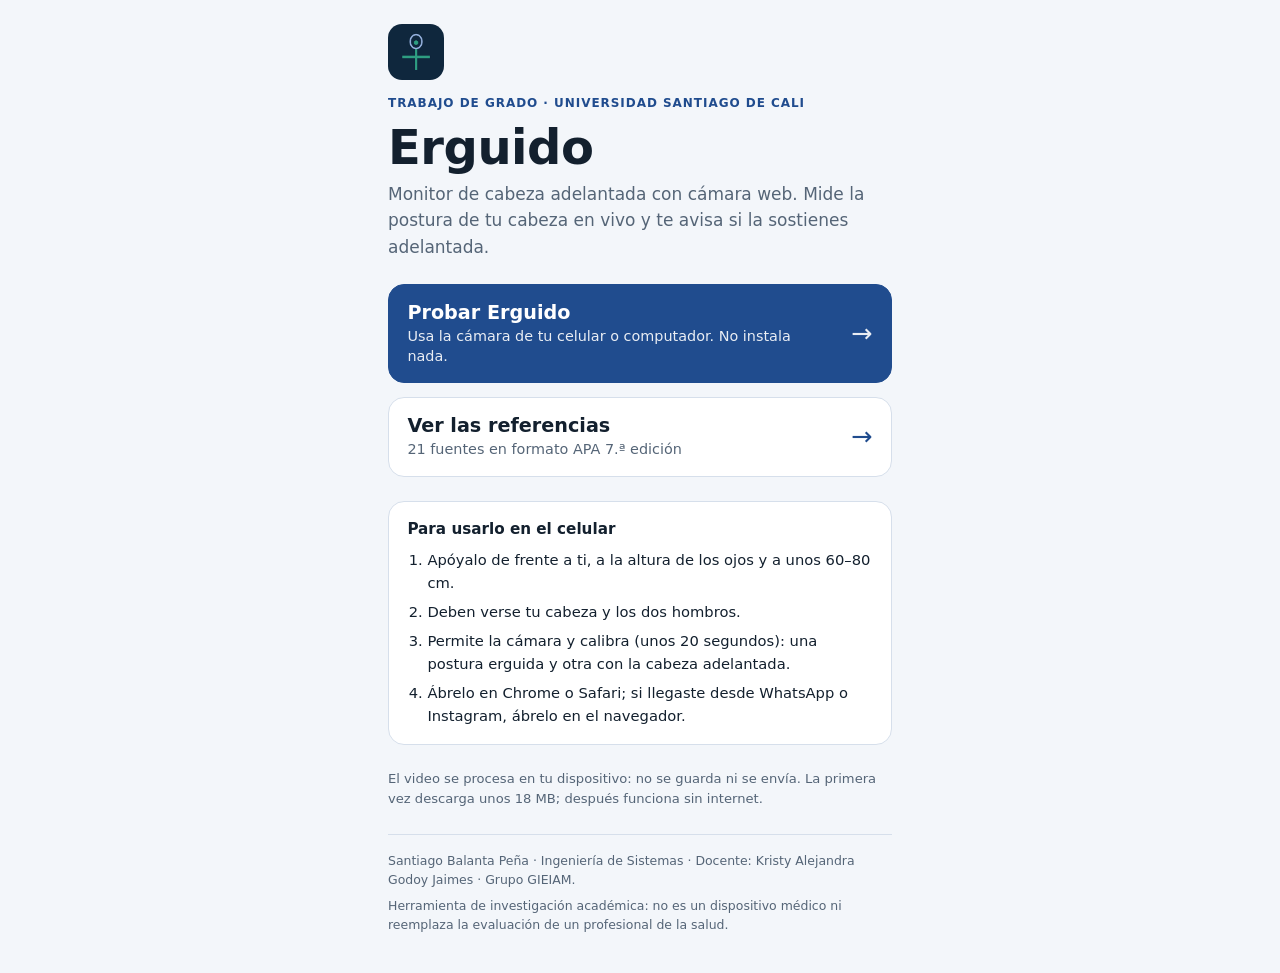
==== commit e807f089: "Add files via upload" ====
--- a/index.html
+++ b/index.html
@@ -1,1002 +1,87 @@
 <!DOCTYPE html>
 <html lang="es">
 <head>
-<meta charset="UTF-8">
-<meta name="viewport" content="width=device-width, initial-scale=1">
-<link rel="icon" href="data:image/svg+xml,%3Csvg xmlns=%27http://www.w3.org/2000/svg%27 viewBox=%270 0 24 24%27%3E%3Crect width=%2724%27 height=%2724%27 rx=%275%27 fill=%27%23204C8E%27/%3E%3Ccircle cx=%2712%27 cy=%275.5%27 r=%272.6%27 fill=%27%23fff%27/%3E%3Cpath d=%27M12 9v6M6.5 10.5l5.5-1.5 5.5 1.5M12 15l-3.5 5M12 15l3.5 5%27 stroke=%27%23fff%27 stroke-width=%271.8%27 fill=%27none%27 stroke-linecap=%27round%27/%3E%3C/svg%3E">
-<title>Erguido · Monitor ergonómico de cabeza adelantada</title>
-<link rel="manifest" href="manifest.webmanifest">
+<meta charset="utf-8">
+<meta name="viewport" content="width=device-width,initial-scale=1,viewport-fit=cover">
+<title>Erguido · Monitor de cabeza adelantada con cámara web</title>
+<meta name="description" content="Prueba Erguido en tu celular o computador y consulta las referencias del trabajo de grado. El video no sale de tu dispositivo.">
 <meta name="theme-color" content="#0F273D">
-<meta name="description" content="Erguido: monitor de postura de cabeza con la cámara de tu celular o computador. El video se procesa en tu navegador.">
-<meta name="mobile-web-app-capable" content="yes">
-<meta name="apple-mobile-web-app-capable" content="yes">
-<meta name="apple-mobile-web-app-title" content="Erguido">
+<link rel="icon" href="icon-192.png">
 <link rel="apple-touch-icon" href="icon-192.png">
 <meta property="og:title" content="Erguido · postura de cabeza con tu cámara">
-<meta property="og:description" content="Abre, permite la cámara y calibra en 20 segundos. El video no sale de tu dispositivo.">
+<meta property="og:description" content="Prueba el monitor de cabeza adelantada en tu celular y consulta las referencias del trabajo de grado.">
 <style>
-@font-face{font-family:'Inter';font-weight:400;src:url('vendor/fonts/Inter-Regular.otf') format('opentype');font-display:swap}
-@font-face{font-family:'Inter';font-weight:500;src:url('vendor/fonts/Inter-Medium.otf') format('opentype');font-display:swap}
-@font-face{font-family:'Inter';font-weight:600;src:url('vendor/fonts/Inter-SemiBold.otf') format('opentype');font-display:swap}
-@font-face{font-family:'Inter';font-weight:700;src:url('vendor/fonts/Inter-Bold.otf') format('opentype');font-display:swap}
 :root{
-  --navy:#0F273D; --blue:#204C8E; --sky:#95B1DE; --ice:#EAF0FA; --card:#FFFFFF; --bg:#EEF2F7;
-  --ink:#1B2733; --muted:#5E6E7E; --line:#D9E2EE;
-  --ok:#1E8E5A; --ok-bg:#E3F4EB; --warn:#B86E00; --warn-bg:#FFF1D6; --bad:#C0392B; --bad-bg:#FBE5E2; --off:#7A8794; --off-bg:#E9EDF1;
-  --radius:14px;
-  --font:'Inter',system-ui,-apple-system,'Segoe UI',Roboto,sans-serif; --mono:'JetBrains Mono',ui-monospace,Consolas,monospace;
+  --bg:#F3F6FA; --surface:#FFFFFF; --ink:#13202E; --muted:#556577; --accent:#204C8E; --rule:#D6DFEB;
+  --btn:#204C8E; --btn-ink:#FFFFFF; --navy:#0F273D;
+  --ui:system-ui,-apple-system,"Segoe UI",Roboto,"Helvetica Neue",Arial,sans-serif;
+  color-scheme:light;
+}
+@media (prefers-color-scheme:dark){
+  :root{--bg:#0D1823; --surface:#132130; --ink:#E7EEF6; --muted:#9AAABB; --accent:#8DB1E8; --rule:#25394C; --btn:#8DB1E8; --btn-ink:#0D1823; color-scheme:dark}
 }
 *{box-sizing:border-box}
-html,body{margin:0}
-body{background:var(--bg);color:var(--ink);font-family:var(--font);font-size:15px;line-height:1.5;-webkit-font-smoothing:antialiased}
-button{font-family:inherit}
-.sr{position:absolute;width:1px;height:1px;overflow:hidden;clip:rect(0 0 0 0)}
-
-/* ---------- barra superior ---------- */
-.topbar{background:var(--navy);color:#fff;padding:14px 28px;display:flex;align-items:center;justify-content:space-between;gap:16px;flex-wrap:wrap}
-.brand{display:flex;align-items:center;gap:14px}
-.logo{width:40px;height:40px;border-radius:11px;background:linear-gradient(135deg,#2C63B8,#204C8E);display:grid;place-items:center;box-shadow:inset 0 0 0 1px rgba(255,255,255,.18)}
-.brand h1{font-size:21px;font-weight:700;margin:0;letter-spacing:.2px}
-.brand small{display:block;color:#A9BAD0;font-size:12.5px;margin-top:1px}
-.chips{display:flex;gap:8px;align-items:center;flex-wrap:wrap}
-.chip{background:rgba(255,255,255,.09);border:1px solid rgba(255,255,255,.14);color:#E6EEF8;border-radius:999px;padding:5px 12px;font-size:12.5px;display:flex;align-items:center;gap:7px;white-space:nowrap}
-.chip b{font-family:var(--mono);font-weight:500}
-.dot{width:8px;height:8px;border-radius:50%;background:var(--off)}
-.dot.ok{background:#3DDC91}.dot.warn{background:#F5B23B}.dot.bad{background:#FF6A5C}
-.ghost{background:transparent;border:1px solid rgba(255,255,255,.28);color:#fff;border-radius:999px;padding:6px 14px;font-size:13px;cursor:pointer}
-.ghost:hover{background:rgba(255,255,255,.1)}
-
-/* ---------- pasos ---------- */
-.stepper{background:#fff;border-bottom:1px solid var(--line);padding:0 28px;display:flex;gap:4px;overflow-x:auto}
-.step{background:none;border:none;padding:14px 16px;font-size:14px;color:var(--muted);cursor:pointer;display:flex;align-items:center;gap:9px;border-bottom:3px solid transparent;white-space:nowrap;font-weight:500}
-.step i{font-style:normal;width:24px;height:24px;border-radius:50%;background:var(--off-bg);color:var(--muted);display:grid;place-items:center;font-size:12.5px;font-weight:600}
-.step.active{color:var(--navy);border-color:var(--blue);font-weight:600}
-.step.active i{background:var(--blue);color:#fff}
-.step.done i{background:var(--ok);color:#fff}
-.step:disabled{opacity:.45;cursor:not-allowed}
-
-/* ---------- estructura ---------- */
-.layout{display:grid;grid-template-columns:minmax(0,1.5fr) minmax(360px,1fr);gap:22px;padding:22px 28px 40px;max-width:1500px;margin:0 auto}
-@media(max-width:1020px){.layout{grid-template-columns:1fr}}
-.card{background:var(--card);border:1px solid var(--line);border-radius:var(--radius);box-shadow:0 1px 2px rgba(15,39,61,.04)}
-.pad{padding:20px 22px}
-h2{font-size:18px;margin:0 0 4px;color:var(--navy);font-weight:700}
-h3{font-size:14px;margin:18px 0 8px;color:var(--navy);font-weight:600;text-transform:uppercase;letter-spacing:.6px;font-size:12px}
-p.lead{color:var(--muted);margin:2px 0 14px}
-.muted{color:var(--muted)} .small{font-size:12.5px}
-
-/* ---------- escenario de video ---------- */
-.stage{--maxh:3000px;position:relative;background:#0A1622;border-radius:var(--radius);overflow:hidden;aspect-ratio:var(--ar,1.3333);width:min(100%,calc(var(--maxh) * var(--ar,1.3333)));margin-inline:auto;border:1px solid #0A1622;transition:box-shadow .2s}
-.stage video,.stage canvas{position:absolute;inset:0;width:100%;height:100%;object-fit:contain}
-.mirror video,.mirror canvas{transform:scaleX(-1)}
-.stage.alerting{box-shadow:0 0 0 4px var(--bad),0 0 34px rgba(192,57,43,.55);animation:pulse 1.1s infinite}
-@keyframes pulse{50%{box-shadow:0 0 0 4px #FF8A7D,0 0 44px rgba(255,106,92,.65)}}
-.idle{position:absolute;inset:0;display:flex;flex-direction:column;align-items:center;justify-content:center;gap:10px;text-align:center;color:#B8C7D9;padding:30px;background:radial-gradient(ellipse at 50% 35%,#15304A,#0A1622)}
-.idle h3{color:#fff;text-transform:none;letter-spacing:0;font-size:18px;margin:6px 0 0}
-.idle p{margin:0;max-width:380px;font-size:14px}
-.badge{position:absolute;top:14px;left:14px;display:flex;align-items:center;gap:9px;padding:8px 14px;border-radius:999px;font-weight:600;font-size:14px;backdrop-filter:blur(4px)}
-.badge.ok{background:rgba(227,244,235,.95);color:var(--ok)} .badge.warn{background:rgba(255,241,214,.96);color:var(--warn)}
-.badge.bad{background:rgba(251,229,226,.97);color:var(--bad)} .badge.off{background:rgba(233,237,241,.94);color:#51606E}
-.badge .dot{background:currentColor}
-.hud-r{position:absolute;top:14px;right:14px;display:flex;gap:8px}
-.hud-r span{background:rgba(10,22,34,.65);color:#E7EEF7;font-family:var(--mono);font-size:12px;padding:5px 10px;border-radius:8px}
-.banner{position:absolute;left:14px;right:14px;bottom:14px;background:rgba(192,57,43,.96);color:#fff;border-radius:12px;padding:12px 16px;font-weight:600;display:none;box-shadow:0 8px 24px rgba(0,0,0,.35);z-index:5}
-.banner small{display:block;font-weight:400;opacity:.92;margin-top:2px}
-.banner.show{display:block}
-.note{position:absolute;left:14px;bottom:14px;background:rgba(10,22,34,.7);color:#fff;border-radius:10px;padding:8px 12px;font-size:12.5px;display:none}
-.note.show{display:block}
-
-/* ---------- controles ---------- */
-.btn{border:none;border-radius:10px;padding:11px 18px;font-size:14.5px;font-weight:600;cursor:pointer;transition:.15s;display:inline-flex;align-items:center;gap:8px;justify-content:center}
-.btn.primary{background:var(--blue);color:#fff}.btn.primary:hover{background:#1A3F77}
-.btn.dark{background:var(--navy);color:#fff}.btn.dark:hover{background:#091B2C}
-.btn.ghost2{background:#fff;color:var(--navy);border:1px solid var(--line)}.btn.ghost2:hover{border-color:var(--sky);background:var(--ice)}
-.btn.danger{background:var(--bad);color:#fff}
-.btn:disabled{opacity:.45;cursor:not-allowed}
-.btn.block{width:100%}
-.row{display:flex;gap:10px;flex-wrap:wrap;align-items:center}
-.row.sp{justify-content:space-between}
-.field{display:flex;flex-direction:column;gap:5px;margin-bottom:12px}
-.field label{font-size:13px;font-weight:600;color:var(--navy)}
-input[type=text],input[type=number],select{font-family:inherit;font-size:14.5px;padding:9px 11px;border:1px solid var(--line);border-radius:9px;background:#fff;color:var(--ink);width:100%}
-input:focus,select:focus,button:focus-visible{outline:2px solid var(--sky);outline-offset:1px}
-input[type=range]{width:100%;accent-color:var(--blue)}
-.switch{display:flex;align-items:center;justify-content:space-between;padding:8px 0;border-bottom:1px solid var(--line);font-size:14px}
-.switch:last-child{border-bottom:none}
-.switch input{width:18px;height:18px;accent-color:var(--blue)}
-.slider-h{display:flex;justify-content:space-between;font-size:13px;font-weight:600;color:var(--navy);margin-bottom:2px}
-.slider-h span:last-child{font-family:var(--mono);color:var(--blue)}
-
-/* ---------- lista de verificación / medidor ---------- */
-.check{display:flex;align-items:center;gap:10px;padding:9px 0;border-bottom:1px solid var(--line);font-size:14px}
-.check:last-child{border-bottom:none}
-.ic{width:22px;height:22px;border-radius:50%;display:grid;place-items:center;font-size:12px;font-weight:700;background:var(--off-bg);color:var(--off);flex:none}
-.ic.ok{background:var(--ok-bg);color:var(--ok)} .ic.warn{background:var(--warn-bg);color:var(--warn)} .ic.bad{background:var(--bad-bg);color:var(--bad)}
-.meter{height:10px;background:var(--off-bg);border-radius:999px;overflow:hidden}
-.meter>div{height:100%;width:0;background:var(--off);border-radius:999px;transition:width .25s,background .25s}
-
-/* ---------- gauge ---------- */
-.gauge-wrap{margin:6px 0 4px}
-.gauge-top{display:flex;align-items:baseline;justify-content:space-between}
-.gauge-val{font-size:44px;font-weight:700;color:var(--navy);line-height:1;font-variant-numeric:tabular-nums}
-.gauge-val small{font-size:20px;color:var(--muted);font-weight:600}
-.gauge{position:relative;margin-top:26px!important;height:22px;background:linear-gradient(90deg,#DFF3E8 0%,#DFF3E8 33%,#FFF1D6 33%,#FFF1D6 33.01%,#FBE5E2 33.01%);border-radius:999px;overflow:visible;margin-top:12px;border:1px solid var(--line)}
-.gauge .fill{position:absolute;left:0;top:0;bottom:0;width:0;border-radius:999px;background:var(--ok);transition:width .12s linear,background .2s}
-.gauge .thr{position:absolute;top:-6px;bottom:-6px;width:3px;background:var(--navy);border-radius:2px}
-.gauge .thr::after{content:'umbral ' attr(data-v);white-space:nowrap;position:absolute;top:-17px;left:50%;transform:translateX(-50%);font-size:10.5px;color:var(--navy);font-weight:600}
-.gauge-scale{position:relative;height:18px;font-size:11.5px;color:var(--muted);margin-top:6px}
-.gauge-scale span{position:absolute;top:0;transform:translateX(-50%);white-space:nowrap}
-.gauge-scale span:first-child{transform:none}
-
-.stats{display:grid;grid-template-columns:1fr 1fr;gap:10px;margin-top:14px}
-.stat{background:var(--ice);border-radius:11px;padding:11px 13px}
-.stat b{display:block;font-size:22px;color:var(--navy);font-variant-numeric:tabular-nums;line-height:1.15}
-.stat span{font-size:12px;color:var(--muted)}
-.pill{display:inline-block;border-radius:999px;padding:3px 10px;font-size:12px;font-weight:600}
-.pill.ok{background:var(--ok-bg);color:var(--ok)}.pill.warn{background:var(--warn-bg);color:var(--warn)}.pill.bad{background:var(--bad-bg);color:var(--bad)}.pill.off{background:var(--off-bg);color:var(--off)}
-
-/* ---------- calibracion ---------- */
-.poses{display:grid;grid-template-columns:1fr 1fr;gap:12px;margin:8px 0 14px}
-.pose{border:1.5px solid var(--line);border-radius:12px;padding:12px;text-align:center;background:#fff;transition:.2s}
-.pose.on{border-color:var(--blue);background:var(--ice);box-shadow:0 0 0 3px rgba(32,76,142,.12)}
-.pose.fin{border-color:var(--ok);background:#F2FBF6}
-.pose svg{width:100%;height:92px}
-.pose b{display:block;font-size:13.5px;color:var(--navy);margin-top:4px}
-.pose span{font-size:12px;color:var(--muted)}
-.progress{height:12px;background:var(--off-bg);border-radius:999px;overflow:hidden;margin:6px 0 4px}
-.progress>div{height:100%;background:var(--blue);width:0;transition:width .1s linear}
-.count{font-size:46px;font-weight:700;color:var(--blue);text-align:center;line-height:1;margin:8px 0;font-variant-numeric:tabular-nums}
-table{width:100%;border-collapse:collapse;font-size:13.5px}
-th{background:var(--navy);color:#fff;text-align:left;padding:8px 10px;font-weight:600;font-size:12.5px}
-td{padding:7px 10px;border-bottom:1px solid var(--line)}
-tr:nth-child(even) td{background:#F7F9FC}
-td.num,th.num{text-align:right;font-variant-numeric:tabular-nums}
-.tbl-scroll{max-height:230px;overflow:auto;border:1px solid var(--line);border-radius:10px}
-details{border:1px solid var(--line);border-radius:11px;padding:10px 14px;margin-top:12px;background:#FAFBFD}
-summary{cursor:pointer;font-weight:600;color:var(--navy);font-size:14px}
-canvas.chart{width:100%;height:190px;display:block;background:#fff;border:1px solid var(--line);border-radius:10px}
-.alertbox{border-radius:11px;padding:11px 14px;font-size:13.5px;margin:10px 0}
-.alertbox.info{background:var(--ice);color:#1E3F70}.alertbox.warn{background:var(--warn-bg);color:#7A4A00}.alertbox.bad{background:var(--bad-bg);color:#8B2A20}.alertbox.ok{background:var(--ok-bg);color:#16603E}
-
-/* ---------- modales ---------- */
-.modal{position:fixed;inset:0;background:rgba(10,22,34,.6);display:none;align-items:center;justify-content:center;z-index:50;padding:20px}
-.modal.show{display:flex}
-.modal .box{background:#fff;border-radius:16px;max-width:720px;width:100%;max-height:90vh;overflow:auto;padding:26px 28px;box-shadow:0 24px 70px rgba(0,0,0,.4)}
-.modal h2{font-size:21px}
-.sus-q{padding:11px 0;border-bottom:1px solid var(--line)}
-.sus-q p{margin:0 0 7px;font-size:14.5px}
-.likert{display:flex;gap:8px;align-items:center;flex-wrap:wrap}
-.likert label{display:flex;flex-direction:column;align-items:center;font-size:11.5px;color:var(--muted);cursor:pointer;gap:3px;min-width:54px}
-.likert input{accent-color:var(--blue);width:18px;height:18px}
-.toast{position:fixed;bottom:22px;left:50%;transform:translateX(-50%) translateY(30px);background:var(--navy);color:#fff;padding:11px 20px;border-radius:12px;font-size:14px;opacity:0;pointer-events:none;transition:.3s;z-index:60;box-shadow:0 10px 30px rgba(0,0,0,.3)}
-.toast.show{opacity:1;transform:translateX(-50%)}
-.view{display:none}.view.active{display:block}
-.disclaimer{font-size:12px;color:var(--muted);padding:0 28px 30px;max-width:1500px;margin:-14px auto 0}
-
-/* ---------- celular ---------- */
-.only-touch{display:none}
-@media (pointer:coarse){.only-touch{display:block}}
-@media(max-width:720px){
-  .topbar{padding:10px 14px;gap:8px}
-  .brand{gap:10px}.logo{width:34px;height:34px;border-radius:9px}
-  .brand h1{font-size:18px}.brand small{font-size:11.5px;line-height:1.3}
-  .chips{gap:6px}.chip{padding:4px 10px;font-size:11.5px}.ghost{padding:5px 12px;font-size:12.5px}
-  .stepper{padding:0 6px}.step{padding:11px;font-size:13px;gap:7px}.step i{width:22px;height:22px;font-size:11.5px}
-  .layout{padding:12px 12px 26px;gap:12px}
-  .pad{padding:16px 14px}
-  .btn{min-height:44px;padding:11px 14px}
-  .row{gap:8px}.row>.btn{flex:1 1 auto}
-  input[type=text],input[type=number],select{font-size:16px}
-  .gauge-val{font-size:38px}
-  .idle{padding:16px;gap:6px}.idle h3{font-size:16px}.idle p{font-size:13px}
-  .badge{top:10px;left:10px;padding:6px 11px;font-size:12.5px}.hud-r{top:10px;right:10px}
-  .banner{left:10px;right:10px;bottom:10px;padding:10px 12px;font-size:14px}.note{left:10px;bottom:10px}
-  .modal{padding:12px}.modal .box{padding:20px 16px}
-  .disclaimer{padding:0 14px 24px}
-  .toast{max-width:90vw;text-align:center;bottom:16px}
-  .likert label{min-width:44px}
-}
-@media (max-width:720px) and (orientation:portrait){.stage{--maxh:50vh}}
-@media (max-height:520px) and (orientation:landscape) and (min-width:640px){
-  .layout{grid-template-columns:minmax(0,1.3fr) minmax(300px,1fr);gap:14px;padding:10px 14px 20px}
-  .stage{--maxh:calc(100vh - 20px)}
-}
-
-@media print{
-  body{background:#fff} .topbar,.stepper,.stage,.btn,.ghost,.disclaimer,#viewPrepare,#viewCalib,#viewMonitor,#viewValidate{display:none!important}
-  .layout{display:block;padding:0} .card{border:none;box-shadow:none} #viewResults{display:block!important}
-  canvas.chart{height:210px}
-}
+html{-webkit-text-size-adjust:100%}
+body{margin:0;background:var(--bg);color:var(--ink);font-family:var(--ui);font-size:1rem;line-height:1.55}
+.wrap{max-width:34rem;margin:0 auto;padding:max(1.5rem,env(safe-area-inset-top)) 1.25rem max(2rem,env(safe-area-inset-bottom));display:flex;flex-direction:column;gap:1.5rem}
+header{display:flex;flex-direction:column;gap:.55rem}
+.logo{width:56px;height:56px;border-radius:14px;display:block}
+.eyebrow{margin:.35rem 0 0;font-size:.75rem;font-weight:600;letter-spacing:.08em;text-transform:uppercase;color:var(--accent)}
+h1{margin:0;font-size:clamp(2.2rem,10vw,3rem);line-height:1.05;font-weight:750;letter-spacing:-.01em}
+.lead{margin:0;font-size:1.0625rem;color:var(--muted)}
+.actions{display:flex;flex-direction:column;gap:.85rem}
+.card{display:flex;align-items:center;justify-content:space-between;gap:1rem;min-height:5rem;padding:1rem 1.15rem;border-radius:16px;text-decoration:none;border:1.5px solid var(--rule);background:var(--surface);color:var(--ink)}
+.card .t{display:block;font-size:1.2rem;font-weight:700;line-height:1.2}
+.card .d{display:block;margin-top:.2rem;font-size:.9rem;color:var(--muted);line-height:1.35}
+.card .go{flex:none;font-size:1.6rem;line-height:1;color:var(--accent)}
+.card.primary{background:var(--btn);border-color:var(--btn);color:var(--btn-ink)}
+.card.primary .d,.card.primary .go{color:var(--btn-ink);opacity:.9}
+.card:active{transform:scale(.99)}
+.card:focus-visible{outline:3px solid var(--accent);outline-offset:3px}
+.tips{background:var(--surface);border:1px solid var(--rule);border-radius:16px;padding:1rem 1.15rem}
+.tips h2{margin:0 0 .5rem;font-size:.95rem;font-weight:700}
+.tips ol{margin:0;padding-left:1.25rem;display:flex;flex-direction:column;gap:.4rem;font-size:.92rem}
+.note{margin:0;font-size:.82rem;color:var(--muted)}
+footer{font-size:.78rem;color:var(--muted);border-top:1px solid var(--rule);padding-top:1rem}
+footer p{margin:0 0 .4rem}
 </style>
 </head>
 <body>
+<main class="wrap">
+  <header>
+    <img class="logo" src="icon-192.png" alt="" width="56" height="56">
+    <p class="eyebrow">Trabajo de grado · Universidad Santiago de Cali</p>
+    <h1>Erguido</h1>
+    <p class="lead">Monitor de cabeza adelantada con cámara web. Mide la postura de tu cabeza en vivo y te avisa si la sostienes adelantada.</p>
+  </header>
 
-<header class="topbar">
-  <div class="brand">
-    <div class="logo" aria-hidden="true">
-      <svg width="24" height="24" viewBox="0 0 24 24" fill="none" stroke="#fff" stroke-width="1.9" stroke-linecap="round" stroke-linejoin="round"><circle cx="12" cy="5.2" r="2.7"/><path d="M12 9v6.5M6.5 10.6l5.5-1.6 5.5 1.6M12 15.5l-3.6 5M12 15.5l3.6 5"/></svg>
-    </div>
-    <div><h1>Erguido</h1><small>Monitor ergonómico de cabeza adelantada · cámara web frontal</small></div>
-  </div>
-  <div class="chips">
-    <div class="chip"><span class="dot" id="relDot"></span>Confiabilidad <b id="relChip">—</b></div>
-    <div class="chip">FPS <b id="fpsChip">--</b></div>
-    <div class="chip" id="modeChip">Sin fuente</div>
-    <button class="ghost" id="btnAbout">Acerca de</button>
-  </div>
-</header>
+  <nav class="actions" aria-label="Opciones">
+    <a class="card primary" href="app.html">
+      <span><span class="t">Probar Erguido</span><span class="d">Usa la cámara de tu celular o computador. No instala nada.</span></span>
+      <span class="go" aria-hidden="true">→</span>
+    </a>
+    <a class="card" href="referencias.html">
+      <span><span class="t">Ver las referencias</span><span class="d">21 fuentes en formato APA 7.ª edición</span></span>
+      <span class="go" aria-hidden="true">→</span>
+    </a>
+  </nav>
 
-<nav class="stepper" aria-label="Pasos">
-  <button class="step active" data-step="prepare"><i>1</i>Preparar</button>
-  <button class="step" data-step="calib"><i>2</i>Calibrar</button>
-  <button class="step" data-step="monitor"><i>3</i>Monitorear</button>
-  <button class="step" data-step="validate"><i>4</i>Validar (investigación)</button>
-  <button class="step" data-step="results"><i>5</i>Resultados</button>
-</nav>
-
-<main class="layout">
-  <!-- ======== ESCENARIO ======== -->
-  <section>
-    <div class="stage mirror" id="stage">
-      <video id="video" autoplay playsinline muted></video>
-      <canvas id="demoCanvas" width="640" height="480" style="display:none"></canvas>
-      <canvas id="overlay" width="640" height="480"></canvas>
-      <div class="idle" id="idle">
-        <svg width="54" height="54" viewBox="0 0 24 24" fill="none" stroke="#7FA2D6" stroke-width="1.4" stroke-linecap="round" stroke-linejoin="round"><path d="M3 8.5A2.5 2.5 0 0 1 5.5 6h2l1.2-1.8h6.6L16.5 6h2A2.5 2.5 0 0 1 21 8.5v8A2.5 2.5 0 0 1 18.5 19h-13A2.5 2.5 0 0 1 3 16.5z"/><circle cx="12" cy="12.5" r="3.4"/></svg>
-        <h3>La cámara está apagada</h3>
-        <p>Activa la cámara para empezar. El video se procesa en tu navegador: no se guarda ni se envía a ningún servidor.</p>
-      </div>
-      <div class="badge off" id="badge" style="display:none"><span class="dot"></span><span id="badgeTxt">Sin medición</span></div>
-      <div class="hud-r" id="hudR" style="display:none"><span id="hudAngle">θ --°</span></div>
-      <div class="note" id="note"></div>
-      <div class="banner" id="banner">Corrige tu postura: lleva la cabeza hacia atrás<small id="bannerSub">Alinea las orejas sobre los hombros.</small></div>
-    </div>
-    <div class="card pad" id="demoPanel" style="display:none;margin-top:14px">
-      <div class="row sp"><b>Simulación (modo demo)</b><span class="pill off">Persona virtual</span></div>
-      <p class="small muted" style="margin:4px 0 10px">Mueve el control para adelantar la cabeza de la persona virtual, o activa el escenario automático.</p>
-      <div class="slider-h"><span>Cabeza adelantada simulada</span><span id="demoVal">0 %</span></div>
-      <input type="range" id="demoSlider" min="0" max="120" value="0">
-      <label class="switch"><span>Escenario automático (recorre erguido → adelantado → recuperación)</span><input type="checkbox" id="demoAuto"></label>
-    </div>
+  <section class="tips" aria-labelledby="tips-h">
+    <h2 id="tips-h">Para usarlo en el celular</h2>
+    <ol>
+      <li>Apóyalo de frente a ti, a la altura de los ojos y a unos 60–80 cm.</li>
+      <li>Deben verse tu cabeza y los dos hombros.</li>
+      <li>Permite la cámara y calibra (unos 20 segundos): una postura erguida y otra con la cabeza adelantada.</li>
+      <li>Ábrelo en Chrome o Safari; si llegaste desde WhatsApp o Instagram, ábrelo en el navegador.</li>
+    </ol>
   </section>
 
-  <!-- ======== PANEL ======== -->
-  <aside class="card pad" id="panel">
+  <p class="note">El video se procesa en tu dispositivo: no se guarda ni se envía. La primera vez descarga unos 18 MB; después funciona sin internet.</p>
 
-    <!-- 1. PREPARAR -->
-    <div class="view active" id="viewPrepare">
-      <h2>1 · Preparar el puesto</h2>
-      <p class="lead">Colócate de frente a la cámara, con la cabeza y ambos hombros dentro del cuadro.</p>
-      <div class="field"><label for="pid">ID del participante</label><input type="text" id="pid" placeholder="Ej. P01" maxlength="24"></div>
-      <div class="field" id="camSelWrap" style="display:none"><label for="camSel">Cámara</label><select id="camSel"></select></div>
-      <div class="row" style="margin-bottom:14px">
-        <button class="btn primary" id="btnCam">Activar cámara</button>
-        <button class="btn ghost2" id="btnDemo">Probar sin cámara (demo)</button>
-        <button class="btn ghost2" id="btnStop" style="display:none">Apagar</button>
-      </div>
-      <h3>Verificación en vivo</h3>
-      <div id="checks">
-        <div class="check" data-k="face"><span class="ic">–</span><span>Cabeza y orejas visibles</span></div>
-        <div class="check" data-k="sh"><span class="ic">–</span><span>Ambos hombros visibles</span></div>
-        <div class="check" data-k="dist"><span class="ic">–</span><span>Distancia adecuada al encuadre</span></div>
-        <div class="check" data-k="front"><span class="ic">–</span><span>Mirando de frente a la cámara</span></div>
-        <div class="check" data-k="level"><span class="ic">–</span><span>Hombros a nivel</span></div>
-        <div class="check" data-k="light"><span class="ic">–</span><span>Iluminación suficiente</span></div>
-      </div>
-      <h3>Índice de confiabilidad de la medición</h3>
-      <div class="meter"><div id="relMeter"></div></div>
-      <div class="small muted" id="relReasons" style="margin-top:7px">Activa la cámara para evaluar la medición.</div>
-      <div class="alertbox info small" style="margin-top:14px">Consejo: coloca la cámara a la altura de los ojos y evita contraluces. Mantén la misma posición de cámara durante calibración y monitoreo.</div>
-      <div class="alertbox info small only-touch" style="margin-top:10px"><b>En el celular:</b> apóyalo de frente a ti, a la altura de los ojos y a unos 60–80 cm, con la cámara frontal. Deben verse tu cabeza y los dos hombros. No lo muevas entre la calibración y el monitoreo.</div>
-      <button class="btn dark block" id="toCalib" disabled>Continuar a la calibración →</button>
-    </div>
-
-    <!-- 2. CALIBRAR -->
-    <div class="view" id="viewCalib">
-      <h2>2 · Calibración individual</h2>
-      <p class="lead">Erguido aprende tu rango propio con dos posturas. Así el umbral se ajusta a tu anatomía, sin valores universales.</p>
-      <div class="poses">
-        <div class="pose" id="poseUp">
-          <svg viewBox="0 0 120 92" fill="none" stroke="#204C8E" stroke-width="2.4" stroke-linecap="round" stroke-linejoin="round" aria-hidden="true"><path d="M70 90V50" /><path d="M40 90c0-20 12-30 30-30"/><circle cx="70" cy="26" r="15" fill="#fff"/><path d="M70 41v9"/><circle cx="66" cy="26" r="2.6" fill="#1E8E5A" stroke="none"/><path d="M66 4v76" stroke="#1E8E5A" stroke-width="1.6" stroke-dasharray="3 4"/></svg>
-          <b>Postura erguida</b><span>Espalda recta, orejas sobre los hombros</span>
-        </div>
-        <div class="pose" id="poseFwd">
-          <svg viewBox="0 0 120 92" fill="none" stroke="#204C8E" stroke-width="2.4" stroke-linecap="round" stroke-linejoin="round" aria-hidden="true"><path d="M70 90V52" /><path d="M40 90c0-20 12-30 30-30"/><circle cx="90" cy="30" r="15" fill="#fff"/><path d="M84 44l-12 9"/><circle cx="86" cy="30" r="2.6" fill="#C0392B" stroke="none"/><path d="M66 4v76" stroke="#1E8E5A" stroke-width="1.6" stroke-dasharray="3 4"/><path d="M70 22h14" stroke="#C0392B" stroke-width="1.8"/></svg>
-          <b>Cabeza adelantada</b><span>Empuja la cabeza hacia la pantalla, cómodo y sostenido</span>
-        </div>
-      </div>
-      <div id="calStart">
-        <button class="btn primary block" id="btnCalStart" disabled>Iniciar calibración</button>
-        <p class="small muted" style="margin:8px 0 0">Dura unos 20 segundos. Se mide solo cuando la confiabilidad es suficiente.</p>
-      </div>
-      <div id="calRun" style="display:none">
-        <div class="alertbox info" id="calMsg">Prepárate…</div>
-        <div class="count" id="calCount">3</div>
-        <div class="progress"><div id="calBar"></div></div>
-        <button class="btn ghost2 block" id="btnCalCancel" style="margin-top:12px">Cancelar</button>
-      </div>
-      <div id="calResult" style="display:none">
-        <div class="alertbox ok" id="calQuality"></div>
-        <table id="calTable"></table>
-        <details>
-          <summary>Modo investigación: CVA de referencia (opcional)</summary>
-          <p class="small muted" style="margin:8px 0">Si mediste el ángulo craneovertebral de perfil (p. ej., con ImageJ), regístralo para estimar el CVA y validar el sistema.</p>
-          <div class="row"><div class="field" style="flex:1;margin:0"><label>CVA erguido (°)</label><input type="number" step="0.1" id="refUp"></div>
-          <div class="field" style="flex:1;margin:0"><label>CVA adelantado (°)</label><input type="number" step="0.1" id="refFwd"></div></div>
-          <div class="field" style="margin-top:10px"><label for="featSel">Señal frontal usada</label>
-            <select id="featSel">
-              <option value="angle">Ángulo frontal orejas–hombros (propuesta)</option>
-              <option value="rv">Distancia vertical oreja–hombro (plan B)</option>
-              <option value="wr">Ancho de cabeza relativo (plan B)</option>
-            </select></div>
-        </details>
-        <div class="row" style="margin-top:14px">
-          <button class="btn ghost2" id="btnCalRedo">Repetir</button>
-          <button class="btn dark" id="btnCalOk" style="flex:1">Aceptar y monitorear →</button>
-        </div>
-      </div>
-    </div>
-
-    <!-- 3. MONITOREAR -->
-    <div class="view" id="viewMonitor">
-      <div class="row sp"><h2>3 · Monitoreo</h2><span class="pill off" id="monPill">Pausado</span></div>
-      <div class="gauge-wrap">
-        <div class="gauge-top"><div class="small muted">Índice de cabeza adelantada<br>(0 % = erguido · 100 % = tu postura adelantada)</div>
-          <div class="gauge-val"><span id="idxVal">--</span><small>%</small></div></div>
-        <div class="gauge" id="gauge"><div class="fill" id="gFill"></div><div class="thr" id="gThr"></div></div>
-        <div class="gauge-scale"><span style="left:0">0 %</span><span style="left:41.667%">50 %</span><span style="left:83.333%">100 %</span></div>
-      </div>
-      <div class="stats">
-        <div class="stat"><b id="stBad">0 s</b><span>Tiempo seguido en mala postura</span></div>
-        <div class="stat"><b id="stAlerts">0</b><span>Alertas emitidas</span></div>
-        <div class="stat"><b id="stGood">--</b><span>% del tiempo con buena postura</span></div>
-        <div class="stat"><b id="stCva">--</b><span>CVA estimado (°)</span></div>
-      </div>
-      <div class="alertbox warn small" id="shNote" style="display:none">Tus hombros están desnivelados respecto a la calibración.</div>
-      <h3>Ajustes</h3>
-      <div class="slider-h"><span>Umbral de alerta (% de tu rango)</span><span id="thrVal">40 %</span></div>
-      <input type="range" id="thr" min="20" max="80" value="40">
-      <div class="slider-h" style="margin-top:10px"><span>Tiempo sostenido antes de alertar</span><span id="holdVal">8 s</span></div>
-      <input type="range" id="hold" min="3" max="30" value="8">
-      <div style="margin-top:8px">
-        <label class="switch"><span>Sonido de alerta</span><input type="checkbox" id="sound" checked></label>
-        <label class="switch"><span>Mostrar esqueleto y ángulo</span><input type="checkbox" id="skel" checked></label>
-        <label class="switch"><span>Vista en espejo</span><input type="checkbox" id="mirror" checked></label>
-      </div>
-      <div class="row" style="margin-top:14px">
-        <button class="btn ghost2" id="btnPause" style="flex:1">Pausar</button>
-        <button class="btn ghost2" id="btnRecal">Recalibrar</button>
-        <button class="btn dark" id="btnFinish" style="flex:1">Finalizar sesión</button>
-      </div>
-    </div>
-
-    <!-- 4. VALIDAR -->
-    <div class="view" id="viewValidate">
-      <h2>4 · Validación (investigación)</h2>
-      <p class="lead">Compara la estimación de Erguido con el ángulo craneovertebral medido de perfil.</p>
-      <div class="alertbox info small"><b>Protocolo:</b> adopta una postura (neutra o con la cabeza adelantada en distintos niveles) → pulsa “Registrar muestra” → fotografía de perfil con la cámara nivelada → mide el CVA con tu software → escribe el valor y confirma.</div>
-      <div class="row" style="margin-bottom:10px">
-        <button class="btn primary" id="btnSample" disabled>Registrar muestra (3 s)</button>
-        <span class="small muted" id="sampleMsg"></span>
-      </div>
-      <div id="sampleForm" style="display:none" class="row">
-        <div class="field" style="flex:1;margin:0"><label>CVA medido de perfil (°)</label><input type="number" step="0.1" id="sampleRef" placeholder="Ej. 49.5"></div>
-        <button class="btn dark" id="btnSampleSave" style="align-self:flex-end">Guardar muestra</button>
-      </div>
-      <div class="alertbox warn small" id="demoWarnV" style="display:none"><b>Datos de demostración.</b> Con la persona virtual, estos valores no son evidencia: úsalos solo para practicar. Para investigar, activa la cámara real.</div>
-      <h3>Muestras</h3>
-      <div class="tbl-scroll"><table id="sampleTable"></table></div>
-      <h3>Concordancia</h3>
-      <div class="stats" id="valStats"></div>
-      <canvas class="chart" id="scatter" width="640" height="380" style="margin-top:12px;height:230px"></canvas>
-      <div class="row" style="margin-top:12px">
-        <button class="btn ghost2" id="btnSampleCsv">Descargar muestras (CSV)</button>
-        <button class="btn ghost2" id="btnSampleClear">Borrar muestras</button>
-      </div>
-    </div>
-
-    <!-- 5. RESULTADOS -->
-    <div class="view" id="viewResults">
-      <h2>5 · Resultados de la sesión</h2>
-      <p class="lead" id="resHeader">Participante · —</p>
-      <div class="alertbox warn small" id="demoWarnR" style="display:none"><b>Sesión de demostración.</b> Se generó con la persona virtual: no la uses como dato de investigación.</div>
-      <div class="stats" id="resStats"></div>
-      <h3>Índice de cabeza adelantada en el tiempo</h3>
-      <canvas class="chart" id="timeline" width="820" height="360"></canvas>
-      <h3>Alertas</h3>
-      <div class="tbl-scroll"><table id="eventTable"></table></div>
-      <h3>Usabilidad (SUS)</h3>
-      <div class="row sp"><span id="susRes" class="muted">Aún sin responder.</span><button class="btn ghost2" id="btnSus">Responder cuestionario SUS</button></div>
-      <h3>Exportar</h3>
-      <div class="row">
-        <button class="btn ghost2" id="btnCsv">Sesión (CSV)</button>
-        <button class="btn ghost2" id="btnJson">Calibración (JSON)</button>
-        <button class="btn ghost2" id="btnPrint">Imprimir / PDF</button>
-      </div>
-      <button class="btn dark block" id="btnNew" style="margin-top:16px">Nueva sesión</button>
-    </div>
-  </aside>
+  <footer>
+    <p>Santiago Balanta Peña · Ingeniería de Sistemas · Docente: Kristy Alejandra Godoy Jaimes · Grupo GIEIAM.</p>
+    <p>Herramienta de investigación académica: no es un dispositivo médico ni reemplaza la evaluación de un profesional de la salud.</p>
+  </footer>
 </main>
-<div class="disclaimer">Erguido es una herramienta de investigación académica. No es un dispositivo médico, no diagnostica ni reemplaza la evaluación de un profesional de la salud.</div>
-
-<!-- ======== MODALES ======== -->
-<div class="modal" id="mAbout"><div class="box">
-  <h2>Acerca de Erguido</h2>
-  <p class="muted">Proyecto de trabajo de grado · Ingeniería de Sistemas · Universidad Santiago de Cali.</p>
-  <p class="small"><a href="referencias.html" target="_blank" rel="noopener">Ver las referencias del trabajo (APA 7.ª ed.)</a></p>
-  <h3>Qué mide</h3>
-  <p>El indicador clínico de la cabeza adelantada, el ángulo craneovertebral (CVA), se mide de perfil (Titcomb et al., 2024), pero una webcam mira de frente. Erguido estima el <b>cambio</b> de la cabeza adelantada desde la vista frontal: calcula el <b>ángulo frontal</b> que forman las dos orejas con el punto medio de los hombros, una aproximación del ángulo esternón–tragos que se correlacionó con el CVA en el plano frontal (Molaeifar et al., 2021).</p>
-  <h3>Cómo se personaliza</h3>
-  <p>La calibración registra dos posturas, erguida y con la cabeza adelantada. El <b>índice</b> expresa la postura actual como porcentaje de ese rango individual (0 % = erguido, 100 % = adelantada). La alerta salta cuando el índice supera el umbral durante un tiempo sostenido, y solo si el <b>índice de confiabilidad</b> de la medición es suficiente.</p>
-  <h3>Puntos clave</h3>
-  <p>Detección de pose con MediaPipe (BlazePose; Bazarevsky et al., 2020). Los puntos de las orejas y del punto medio de los hombros son <b>aproximaciones</b> de los tragos y el esternón; la validación mide qué tan buena es esa aproximación.</p>
-  <h3>Privacidad</h3>
-  <p>El video se procesa en tu navegador y no se almacena ni se transmite. Solo se descargan la librería y el modelo de MediaPipe. Los datos exportados contienen únicamente medidas numéricas.</p>
-  <h3>Limitaciones</h3>
-  <p class="muted">La correlación frontal–sagital reportada es moderada; la medición depende de la posición de la cámara; los resultados son orientativos y no sustituyen una valoración clínica.</p>
-  <div class="row" style="justify-content:flex-end;margin-top:14px"><button class="btn dark" data-close>Cerrar</button></div>
-</div></div>
-
-<div class="modal" id="mSus"><div class="box">
-  <h2>Escala de usabilidad del sistema (SUS)</h2>
-  <p class="muted">Indica qué tan de acuerdo estás con cada afirmación (1 = totalmente en desacuerdo · 5 = totalmente de acuerdo).</p>
-  <div id="susForm"></div>
-  <div class="row" style="justify-content:flex-end;margin-top:16px"><button class="btn ghost2" data-close>Cancelar</button><button class="btn dark" id="btnSusSave">Calcular puntaje</button></div>
-</div></div>
-<div class="toast" id="toast"></div>
-
-<script type="module">
-/* =====================================================================
-   ERGUIDO · lógica de la aplicación
-   ===================================================================== */
-const $ = (s, r = document) => r.querySelector(s);
-const $$ = (s, r = document) => [...r.querySelectorAll(s)];
-const clamp = (v, a, b) => Math.min(b, Math.max(a, v));
-const mean = a => a.reduce((x, y) => x + y, 0) / a.length;
-const sd = a => { if (a.length < 2) return 0; const m = mean(a); return Math.sqrt(a.reduce((x, y) => x + (y - m) ** 2, 0) / (a.length - 1)); };
-const fmt = (v, d = 1) => { if (!Number.isFinite(v)) return '—'; const t = v.toFixed(d); return /^-0(\.0+)?$/.test(t) ? t.slice(1) : t; };
-const pearson = (x, y) => {
-  if (x.length < 3) return NaN; const mx = mean(x), my = mean(y);
-  let nu = 0, dx = 0, dy = 0; for (let i = 0; i < x.length; i++) { nu += (x[i] - mx) * (y[i] - my); dx += (x[i] - mx) ** 2; dy += (y[i] - my) ** 2; }
-  return dx && dy ? nu / Math.sqrt(dx * dy) : NaN;
-};
-const mmss = s => { s = Math.max(0, Math.round(s)); return String(Math.floor(s / 60)).padStart(2, '0') + ':' + String(s % 60).padStart(2, '0'); };
-
-/* ---------- almacenamiento ---------- */
-const store = {
-  get(k, d) { try { const v = localStorage.getItem('erguido.' + k); return v ? JSON.parse(v) : d; } catch { return d; } },
-  set(k, v) { try { localStorage.setItem('erguido.' + k, JSON.stringify(v)); } catch { /* sin almacenamiento */ } },
-};
-const settings = Object.assign({ thr: 40, hold: 8, sound: true, skel: true, mirror: true, feature: 'angle' }, store.get('settings', {}));
-
-/* ---------- estado ---------- */
-const S = {
-  step: 'prepare', mode: 'none', running: false, lastTs: 0, fpsT: [], pid: store.get('pid', ''),
-  W: 640, H: 480, sm: {}, pts: null, f: null, fS: {}, rel: { score: 0, label: 'Baja', reasons: ['Sin señal'], checks: {} },
-  calib: null, calRun: null, sample: null, samples: [], light: 100, lightT: 0,
-  mon: null, log: [], events: [], sus: null, logT: 0,
-};
-resetMonitor();
-function resetMonitor() {
-  S.mon = { running: false, streak: 0, recover: 0, alert: false, lastBeep: 0, alerts: 0, good: 0, bad: 0, total: 0, unreliable: 0, maxStreak: 0, curEvent: null, t0: null, elapsed: 0, idx: null };
-  S.log = []; S.events = []; S.logT = 0;
-}
-
-/* ---------- audio ---------- */
-let audioCtx = null;
-function unlockAudio() { try { audioCtx = audioCtx || new (window.AudioContext || window.webkitAudioContext)(); if (audioCtx.state === 'suspended') audioCtx.resume(); } catch { /* audio no disponible */ } }
-['pointerdown', 'touchend', 'click', 'keydown'].forEach(ev => addEventListener(ev, unlockAudio, { passive: true }));
-function beep() {
-  if (!settings.sound) return;
-  try {
-    unlockAudio();
-    [0, 0.26].forEach(off => {
-      const o = audioCtx.createOscillator(), g = audioCtx.createGain();
-      o.type = 'sine'; o.frequency.value = 880; o.connect(g); g.connect(audioCtx.destination);
-      const t = audioCtx.currentTime + off;
-      g.gain.setValueAtTime(0.0001, t); g.gain.exponentialRampToValueAtTime(0.22, t + 0.02); g.gain.exponentialRampToValueAtTime(0.0001, t + 0.22);
-      o.start(t); o.stop(t + 0.24);
-    });
-  } catch { /* audio no disponible */ }
-}
-/* ---------- mantener la pantalla encendida (celular) ---------- */
-let wakeLock = null;
-async function keepAwake(on) {
-  try {
-    if (on) { if (!wakeLock && 'wakeLock' in navigator) { wakeLock = await navigator.wakeLock.request('screen'); wakeLock.addEventListener('release', () => { wakeLock = null; }); } }
-    else if (wakeLock) { await wakeLock.release(); wakeLock = null; }
-  } catch { wakeLock = null; }
-}
-document.addEventListener('visibilitychange', () => { if (document.visibilityState === 'visible' && S.running) keepAwake(true); });
-function toast(msg, ms = 2600) { const t = $('#toast'); t.textContent = msg; t.classList.add('show'); clearTimeout(toast._t); toast._t = setTimeout(() => t.classList.remove('show'), ms); }
-
-/* =====================================================================
-   FUENTES DE POSE: cámara (MediaPipe) y demo (persona virtual)
-   ===================================================================== */
-const video = $('#video'), overlay = $('#overlay'), demoCanvas = $('#demoCanvas');
-let landmarker = null, stream = null;
-function fitStage() { if (S.W && S.H) $('#stage').style.setProperty('--ar', (S.W / S.H).toFixed(4)); }
-
-function loadScript(src){return new Promise((ok,ko)=>{const e=document.createElement('script');e.src=src;e.onload=ok;e.onerror=()=>ko(new Error('No se pudo cargar '+src));document.head.appendChild(e);});}
-let poseBusy = false, poseNew = false, poseLast = null;
-async function loadModel() {
-  if (landmarker) return landmarker;
-  if (!window.Pose) await loadScript('vendor/mediapipe/pose.js');
-  const pose = new window.Pose({ locateFile: f => new URL('vendor/mediapipe/' + f, location.href).href });
-  pose.setOptions({ modelComplexity: 1, smoothLandmarks: true, enableSegmentation: false, minDetectionConfidence: .5, minTrackingConfidence: .5 });
-  pose.onResults(r => { poseLast = r.poseLandmarks || null; poseNew = true; });
-  await pose.initialize();
-  landmarker = pose;
-  return landmarker;
-}
-
-async function startCamera(deviceId) {
-  if (!navigator.mediaDevices || !navigator.mediaDevices.getUserMedia) {
-    throw new Error('Este navegador no permite usar la cámara aquí. Abre la app desde https:// o http://localhost (no desde un archivo local) y usa Chrome, Edge o Safari; si llegaste desde WhatsApp o Instagram, abre el enlace en el navegador.');
-  }
-  stopSource();
-  setIdle('Iniciando cámara…', 'Concede el permiso del navegador y espera a que cargue el modelo de detección.');
-  stream = await navigator.mediaDevices.getUserMedia({ video: Object.assign({ width: { ideal: 960 }, height: { ideal: 720 } }, deviceId ? { deviceId: { exact: deviceId } } : { facingMode: 'user' }), audio: false });
-  video.srcObject = stream; await video.play();
-  await new Promise(r => video.videoWidth ? r() : video.addEventListener('loadedmetadata', r, { once: true }));
-  S.W = video.videoWidth; S.H = video.videoHeight; fitStage();
-  await loadModel();
-  const devs = (await navigator.mediaDevices.enumerateDevices()).filter(d => d.kind === 'videoinput');
-  if (devs.length > 1) {
-    const sel = $('#camSel'); sel.innerHTML = devs.map((d, i) => `<option value="${d.deviceId}">${d.label || 'Cámara ' + (i + 1)}</option>`).join('');
-    const cur = stream.getVideoTracks()[0].getSettings().deviceId; if (cur) sel.value = cur; $('#camSelWrap').style.display = '';
-  }
-  S.mode = 'camera'; video.style.display = ''; demoCanvas.style.display = 'none'; $('#demoPanel').style.display = 'none';
-  startRunning();
-}
-
-function stopSource() {
-  S.running = false; keepAwake(false);
-  if (stream) { stream.getTracks().forEach(t => t.stop()); stream = null; }
-  video.srcObject = null; S.mode = 'none';
-}
-
-let lastVideoTime = -1;
-function readCamera(ts) {
-  if (!landmarker || video.readyState < 2) return undefined;
-  if (!poseBusy && video.currentTime !== lastVideoTime) {
-    lastVideoTime = video.currentTime; poseBusy = true;
-    landmarker.send({ image: video }).catch(() => {}).finally(() => { poseBusy = false; });
-  }
-  if (S.W !== video.videoWidth || S.H !== video.videoHeight) { S.W = video.videoWidth; S.H = video.videoHeight; fitStage(); }
-  if (poseNew) { poseNew = false; return poseLast; }
-  return undefined;
-}
-
-/* --- persona virtual --- */
-const demo = { f: 0, target: 0, auto: false, t0: 0 };
-function demoLandmarks(f, t) {
-  const lm = Array.from({ length: 33 }, () => ({ x: .5, y: .5, z: 0, visibility: 0 }));
-  const sway = Math.sin(t * .7) * .004, bob = Math.sin(t * 1.1) * .002, j = () => (Math.random() - .5) * .0016;
-  const my = .76 + bob, shHalf = .19, d = .30 * (1 - .36 * f), hw = .074 * (1 + .17 * f), ey = my - d;
-  const set = (i, x, y, v = .99) => { lm[i] = { x: x + sway + j(), y: y + j(), z: 0, visibility: v }; };
-  set(11, .5 + shHalf, my); set(12, .5 - shHalf, my);
-  set(7, .5 + hw, ey); set(8, .5 - hw, ey);
-  set(0, .5, ey + .035 + .03 * f);
-  return lm;
-}
-function startDemo() {
-  stopSource(); S.mode = 'demo'; S.W = 640; S.H = 480; demoCanvas.width = 640; demoCanvas.height = 480; fitStage();
-  video.style.display = 'none'; demoCanvas.style.display = ''; $('#demoPanel').style.display = '';
-  demo.t0 = performance.now() / 1000; demo.f = demo.target = 0; $('#demoSlider').value = 0; $('#demoVal').textContent = '0 %';
-  startRunning();
-}
-function readDemo(ts) {
-  const t = ts / 1000;
-  if (demo.auto && !S.calRun) {
-    const c = (t - demo.t0) % 52;
-    demo.target = c < 8 ? 0 : c < 14 ? (c - 8) / 6 * .95 : c < 30 ? .95 : c < 36 ? .95 - (c - 30) / 6 * .95 : 0;
-    $('#demoSlider').value = Math.round(demo.target * 100);
-  }
-  demo.f += (demo.target - demo.f) * .12; $('#demoVal').textContent = Math.round(demo.f * 100) + ' %';
-  const sl = $('#demoSlider'); if (document.activeElement !== sl) sl.value = Math.round(demo.target * 100);
-  const lm = demoLandmarks(demo.f, t); drawDemo(lm); return lm;
-}
-function drawDemo(lm) {
-  const c = demoCanvas.getContext('2d'), W = 640, H = 480; const P = i => ({ x: lm[i].x * W, y: lm[i].y * H });
-  const g = c.createLinearGradient(0, 0, 0, H); g.addColorStop(0, '#223B55'); g.addColorStop(1, '#101F30'); c.fillStyle = g; c.fillRect(0, 0, W, H);
-  c.fillStyle = 'rgba(255,255,255,.04)'; c.fillRect(0, H * .55, W, H * .45);
-  const sL = P(11), sR = P(12), eL = P(7), eR = P(8), nose = P(0), mid = { x: (sL.x + sR.x) / 2, y: (sL.y + sR.y) / 2 }, em = { x: (eL.x + eR.x) / 2, y: (eL.y + eR.y) / 2 };
-  c.fillStyle = '#26456E'; c.beginPath(); c.moveTo(sR.x - 38, H); c.lineTo(sR.x - 28, sR.y + 20); c.quadraticCurveTo(sR.x - 10, sR.y - 18, mid.x - 40, sR.y - 16); c.lineTo(mid.x + 40, sL.y - 16);
-  c.quadraticCurveTo(sL.x + 10, sL.y - 18, sL.x + 28, sL.y + 20); c.lineTo(sL.x + 38, H); c.closePath(); c.fill();
-  c.fillStyle = '#C99C7E'; c.fillRect(mid.x - 24, em.y + 30, 48, mid.y - em.y - 22);
-  const hw = Math.abs(eL.x - eR.x) / 2; c.fillStyle = '#D9B092'; c.beginPath(); c.ellipse(em.x, em.y - 6, hw * 1.02, hw * 1.34, 0, 0, Math.PI * 2); c.fill();
-  c.fillStyle = '#2A2118'; c.beginPath(); c.ellipse(em.x, em.y - hw * .62, hw * 1.08, hw * .88, 0, Math.PI, Math.PI * 2); c.fill();
-  c.fillStyle = '#C99C7E'; [eL, eR].forEach(e => { c.beginPath(); c.ellipse(e.x, e.y, 7, 12, 0, 0, Math.PI * 2); c.fill(); });
-  c.fillStyle = '#2A2118'; [-1, 1].forEach(s => { c.beginPath(); c.arc(em.x + s * hw * .42, nose.y - 14, 3.4, 0, Math.PI * 2); c.fill(); });
-  c.strokeStyle = '#8F6A55'; c.lineWidth = 2; c.beginPath(); c.moveTo(nose.x, nose.y - 8); c.lineTo(nose.x - 3, nose.y + 3); c.stroke();
-  c.beginPath(); c.arc(nose.x, nose.y + 18, 9, .15 * Math.PI, .85 * Math.PI); c.stroke();
-}
-
-/* =====================================================================
-   CARACTERÍSTICAS FRONTALES Y CONFIABILIDAD
-   ===================================================================== */
-const IDX = [0, 7, 8, 11, 12];
-function smoothLandmarks(lm) {
-  IDX.forEach(i => {
-    const p = lm[i], s = S.sm[i];
-    if (!s) S.sm[i] = { x: p.x, y: p.y, v: p.visibility ?? 1 };
-    else { const a = .45; s.x += (p.x - s.x) * a; s.y += (p.y - s.y) * a; s.v += ((p.visibility ?? 1) - s.v) * .35; }
-  });
-}
-function computeFeatures() {
-  const W = S.W, H = S.H, g = i => ({ x: S.sm[i].x * W, y: S.sm[i].y * H, v: S.sm[i].v });
-  const nose = g(0), L = g(7), R = g(8), sL = g(11), sR = g(12);
-  const M = { x: (sL.x + sR.x) / 2, y: (sL.y + sR.y) / 2 }, E = { x: (L.x + R.x) / 2, y: (L.y + R.y) / 2 };
-  const shW = Math.hypot(sL.x - sR.x, sL.y - sR.y) || 1, earW = Math.hypot(L.x - R.x, L.y - R.y) || 1;
-  const a = { x: L.x - M.x, y: L.y - M.y }, b = { x: R.x - M.x, y: R.y - M.y };
-  const cos = (a.x * b.x + a.y * b.y) / ((Math.hypot(a.x, a.y) * Math.hypot(b.x, b.y)) || 1);
-  const angle = Math.acos(clamp(cos, -1, 1)) * 180 / Math.PI;
-  const rv = (M.y - E.y) / shW, wr = earW / shW;
-  let tx = sL.x - sR.x, ty = sL.y - sR.y; if (tx < 0) { tx = -tx; ty = -ty; }
-  const tilt = Math.atan2(ty, tx) * 180 / Math.PI;
-  const yaw = (nose.x - E.x) / earW;
-  const vis = Math.min(L.v, R.v, sL.v, sR.v), earVis = Math.min(L.v, R.v), shVis = Math.min(sL.v, sR.v);
-  S.pts = { nose, L, R, sL, sR, M, E };
-  S.f = { angle, rv, wr, tilt, yaw, vis, earVis, shVis, shFrac: shW / W, earW, shW };
-  ['angle', 'rv', 'wr', 'tilt'].forEach(k => { S.fS[k] = S.fS[k] === undefined ? S.f[k] : S.fS[k] + (S.f[k] - S.fS[k]) * .3; });
-}
-function reliability() {
-  const f = S.f, pts = S.pts, W = S.W, H = S.H, reasons = [], checks = {};
-  const sVis = clamp((f.vis - .4) / .4, 0, 1);
-  let sFrame = f.shFrac >= .2 && f.shFrac <= .6 ? 1 : f.shFrac < .2 ? clamp((f.shFrac - .14) / .06, 0, 1) : clamp((.8 - f.shFrac) / .2, 0, 1);
-  const inside = p => p.x > W * .01 && p.x < W * .99 && p.y > H * .01 && p.y < H * .985;
-  const allIn = [pts.L, pts.R, pts.sL, pts.sR].every(inside);
-  if (!allIn) sFrame *= .3;
-  const sRoll = 1 - clamp((Math.abs(f.tilt) - 6) / 14, 0, 1);
-  const sYaw = 1 - clamp((Math.abs(f.yaw) - .35) / .5, 0, 1);
-  const score = 100 * sVis * sFrame * (.5 + .5 * sRoll) * (.5 + .5 * sYaw);
-  checks.face = f.earVis > .6 ? 'ok' : f.earVis > .4 ? 'warn' : 'bad';
-  checks.sh = f.shVis > .6 && allIn ? 'ok' : f.shVis > .4 ? 'warn' : 'bad';
-  checks.dist = (f.shFrac >= .2 && f.shFrac <= .6) ? 'ok' : (f.shFrac >= .14 && f.shFrac <= .72) ? 'warn' : 'bad';
-  checks.front = Math.abs(f.yaw) <= .35 ? 'ok' : Math.abs(f.yaw) <= .6 ? 'warn' : 'bad';
-  checks.level = Math.abs(f.tilt) <= 6 ? 'ok' : Math.abs(f.tilt) <= 12 ? 'warn' : 'bad';
-  checks.light = S.light >= 70 ? 'ok' : S.light >= 45 ? 'warn' : 'bad';
-  if (checks.face !== 'ok') reasons.push('Cabeza u orejas poco visibles');
-  if (!allIn || checks.sh !== 'ok') reasons.push('Hombros fuera del cuadro o poco visibles');
-  if (f.shFrac < .2) reasons.push('Acércate un poco a la cámara'); else if (f.shFrac > .6) reasons.push('Aléjate un poco de la cámara');
-  if (checks.front !== 'ok') reasons.push('Mira de frente a la cámara');
-  if (checks.level !== 'ok') reasons.push('Hombros o cámara inclinados');
-  if (checks.light === 'bad') reasons.push('Poca iluminación');
-  return { score, label: score >= 70 ? 'Alta' : score >= 40 ? 'Media' : 'Baja', reasons, checks };
-}
-function sampleLight() {
-  if (S.mode !== 'camera') { S.light = 100; return; }
-  const c = sampleLight.c || (sampleLight.c = document.createElement('canvas')); c.width = 32; c.height = 24;
-  const x = c.getContext('2d', { willReadFrequently: true }); x.drawImage(video, 0, 0, 32, 24);
-  const d = x.getImageData(0, 0, 32, 24).data; let s = 0; for (let i = 0; i < d.length; i += 4) s += .299 * d[i] + .587 * d[i + 1] + .114 * d[i + 2];
-  S.light = s / (d.length / 4) / 255 * 100 * 1.6;
-}
-
-/* índice individual */
-const val = k => S.fS[k];
-function idxOf(x) { const c = S.calib; if (!c) return null; const k = c.feature; const up = c.up[k].m, fw = c.fwd[k].m; return (x - up) / (fw - up); }
-function currentIdx() { return S.calib && S.f ? idxOf(S.fS[S.calib.feature]) : null; }
-function cvaEst(idx) { const c = S.calib; if (!c || !Number.isFinite(c.refUp) || !Number.isFinite(c.refFwd) || idx == null) return NaN; return c.refUp + idx * (c.refFwd - c.refUp); }
-
-/* =====================================================================
-   BUCLE PRINCIPAL
-   ===================================================================== */
-function startRunning() { S.sm = {}; S.fS = {}; S.f = null; S.pts = null; S.rel = { score: 0, label: 'Baja', reasons: [], checks: {} }; S.running = true; S.lastTs = performance.now(); lastVideoTime = -1; $('#idle').style.display = 'none'; $('#badge').style.display = ''; $('#hudR').style.display = ''; $('#btnStop').style.display = ''; updateModeChip(); requestAnimationFrame(loop); refreshButtons(); keepAwake(true); }
-function updateModeChip() { $('#modeChip').textContent = S.mode === 'camera' ? 'Cámara en vivo' : S.mode === 'demo' ? 'Modo demo' : 'Sin fuente'; }
-
-function loop(ts) {
-  if (!S.running) return;
-  const dt = clamp((ts - S.lastTs) / 1000, 0, .25); S.lastTs = ts;
-  S.fpsT.push(ts); while (S.fpsT.length && ts - S.fpsT[0] > 1000) S.fpsT.shift();
-  $('#fpsChip').textContent = S.fpsT.length;
-  const lm = S.mode === 'camera' ? readCamera(ts) : readDemo(ts);
-  if (lm !== undefined) {
-    if (lm && lm[11] && lm[12] && lm[7] && lm[8]) {
-      smoothLandmarks(lm); computeFeatures();
-      if (ts - S.lightT > 800) { sampleLight(); S.lightT = ts; }
-      const r = reliability(); r.score = S.rel.score + (r.score - S.rel.score) * .25; r.label = r.score >= 70 ? 'Alta' : r.score >= 40 ? 'Media' : 'Baja'; S.rel = r;
-    } else { S.f = null; S.pts = null; S.rel = { score: 0, label: 'Baja', reasons: ['No se detecta a la persona'], checks: {} }; }
-  }
-  step(dt); draw(); updateUI(dt);
-  requestAnimationFrame(loop);
-}
-
-function step(dt) {
-  if (S.calRun) calibStep(dt);
-  if (S.sample) sampleStep(dt);
-  if (S.step === 'monitor' && S.mon.running) monitorStep(dt);
-}
-
-/* ---------- lógica de monitoreo ---------- */
-function monitorStep(dt) {
-  const m = S.mon, now = performance.now() / 1000;
-  const reliable = S.f && S.rel.score >= 40 && S.calib;
-  m.elapsed += dt;
-  if (!reliable) { m.unreliable += dt; m.idx = null; return; }
-  const idx = currentIdx(); m.idx = idx; m.total += dt;
-  const thr = settings.thr / 100, hold = settings.hold;
-  if (idx >= thr) { m.bad += dt; m.recover = 0; m.streak += dt; m.maxStreak = Math.max(m.maxStreak, m.streak); }
-  else { m.good += dt; if (idx < thr * .85) { m.recover += dt; if (m.recover >= 1.5) { m.streak = 0; if (m.alert) endAlert(now); } } }
-  if (m.streak >= hold && !m.alert) { m.alert = true; m.alerts++; m.lastBeep = now; m.curEvent = { n: m.alerts, start: m.elapsed - m.streak, t0: m.elapsed - m.streak, end: null, peak: idx }; S.events.push(m.curEvent); beep(); }
-  if (m.alert) { m.curEvent.peak = Math.max(m.curEvent.peak, idx); if (now - m.lastBeep > 20) { m.lastBeep = now; beep(); } }
-  S.logT += dt; if (S.logT >= .5) { S.logT = 0; S.log.push({ t: m.elapsed, idx, angle: S.fS.angle, rv: S.fS.rv, wr: S.fS.wr, rel: S.rel.score, st: stateOf() }); }
-}
-function endAlert() { const m = S.mon; if (m.curEvent) { m.curEvent.end = m.elapsed; m.curEvent.dur = m.curEvent.end - m.curEvent.start; } m.alert = false; m.curEvent = null; }
-function stateOf() {
-  const m = S.mon; if (!S.f || S.rel.score < 40) return 'off'; if (!S.calib || !S.mon.running) return 'idle';
-  if (m.alert) return 'alerta'; const idx = m.idx; if (m.streak > 0 || (idx != null && idx >= settings.thr / 100 * .75)) return 'atencion'; return 'ok';
-}
-
-/* ---------- calibración ---------- */
-const CAL = { count: 3, cap: 4, move: 5 };
-function startCalib() {
-  S.calRun = { phase: 'up-count', t: 0, up: [], fwd: [], tries: 0 };
-  $('#calStart').style.display = 'none'; $('#calResult').style.display = 'none'; $('#calRun').style.display = '';
-  setPose('up'); calMsg('Siéntate erguido: espalda recta y orejas sobre los hombros. Empezamos en…');
-  if (S.mode === 'demo') { demo.target = 0; $('#demoSlider').value = 0; }
-}
-function calMsg(t) { $('#calMsg').textContent = t; }
-function setPose(w) { $('#poseUp').classList.toggle('on', w === 'up'); $('#poseFwd').classList.toggle('on', w === 'fwd'); $('#poseUp').classList.toggle('fin', w === 'fwd' || w === 'done'); $('#poseFwd').classList.toggle('fin', w === 'done'); }
-function calibStep(dt) {
-  const c = S.calRun; c.t += dt; const bar = $('#calBar'), cnt = $('#calCount');
-  const which = c.phase.startsWith('up') ? 'up' : 'fwd';
-  if (c.phase === 'up-count' || c.phase === 'fwd-count') {
-    const total = c.phase === 'up-count' ? CAL.count : CAL.move; const left = Math.max(0, total - c.t);
-    cnt.textContent = Math.ceil(left); bar.style.width = (c.t / total * 100) + '%';
-    if (S.mode === 'demo') demo.target = which === 'up' ? 0 : .9;
-    if (c.t >= total) { c.phase = which + '-cap'; c.t = 0; c.buf = []; calMsg(which === 'up' ? 'Mantén la postura erguida…' : 'Mantén la cabeza adelantada…'); }
-  } else if (c.phase === 'up-cap' || c.phase === 'fwd-cap') {
-    cnt.textContent = Math.ceil(Math.max(0, CAL.cap - c.t)); bar.style.width = (c.t / CAL.cap * 100) + '%';
-    if (S.f && S.rel.score >= 50) c.buf.push({ angle: S.fS.angle, rv: S.fS.rv, wr: S.fS.wr, tilt: S.fS.tilt });
-    if (c.t >= CAL.cap) {
-      if (c.buf.length < 25) { c.tries++; calMsg('No hubo medición confiable. Revisa el encuadre e inténtalo de nuevo…'); c.phase = which + '-count'; c.t = 0; return; }
-      c[which] = c.buf;
-      if (which === 'up') { c.phase = 'fwd-count'; c.t = 0; setPose('fwd'); calMsg('Ahora adelanta la cabeza hacia la pantalla, de forma cómoda y sostenida. Tienes unos segundos…'); }
-      else finishCalib();
-    }
-  }
-}
-function finishCalib() {
-  const c = S.calRun, mk = arr => { const o = {}; ['angle', 'rv', 'wr', 'tilt'].forEach(k => { const v = arr.map(s => s[k]); o[k] = { m: mean(v), sd: sd(v) }; }); return o; };
-  const up = mk(c.up), fwd = mk(c.fwd), snr = {};
-  ['angle', 'rv', 'wr'].forEach(k => { const pooled = Math.sqrt((up[k].sd ** 2 + fwd[k].sd ** 2) / 2) || 1e-6; snr[k] = Math.abs(fwd[k].m - up[k].m) / pooled; });
-  S.calib = { createdAt: new Date().toISOString(), pid: S.pid, up, fwd, snr, feature: settings.feature, refUp: NaN, refFwd: NaN, nUp: c.up.length, nFwd: c.fwd.length };
-  S.calRun = null; setPose('done'); showCalibResult(); store.set('calibration', S.calib);
-  $('#calRun').style.display = 'none'; $('#calResult').style.display = ''; refreshButtons();
-}
-function qualityOf(snr) { return snr >= 4 ? ['ok', 'Buena'] : snr >= 2 ? ['warn', 'Aceptable'] : ['bad', 'Débil']; }
-function showCalibResult() {
-  const c = S.calib, k = c.feature, [cls, lab] = qualityOf(c.snr[k]);
-  const names = { angle: 'Ángulo frontal (°)', rv: 'Vertical oreja–hombro', wr: 'Ancho de cabeza relativo' };
-  const dec = { angle: 1, rv: 3, wr: 3 };
-  $('#calTable').innerHTML = `<thead><tr><th>Señal</th><th class="num">Erguido</th><th class="num">Adelantada</th><th class="num">Separación</th></tr></thead><tbody>` +
-    ['angle', 'rv', 'wr'].map(q => { const [qc, ql] = qualityOf(c.snr[q]); return `<tr><td>${names[q]}${q === k ? ' ★' : ''}</td><td class="num">${fmt(c.up[q].m, dec[q])}</td><td class="num">${fmt(c.fwd[q].m, dec[q])}</td><td class="num"><span class="pill ${qc}" style="white-space:nowrap">${c.snr[q] > 99 ? '>99' : c.snr[q].toFixed(1)}× · ${ql}</span></td></tr>`; }).join('') + '</tbody>';
-  const q = $('#calQuality'); q.className = 'alertbox ' + (cls === 'bad' ? 'bad' : cls === 'warn' ? 'warn' : 'ok');
-  q.innerHTML = `<b>Calidad de la calibración: ${lab}.</b> ` + (cls === 'ok' ? 'La diferencia entre tus dos posturas es clara frente al ruido de la medición.' : cls === 'warn' ? 'La diferencia es modesta: considera repetir adelantando más la cabeza o mejorando el encuadre.' : 'La diferencia es muy pequeña frente al ruido. Repite la calibración o prueba otra señal en “Modo investigación”.');
-  $('#featSel').value = k;
-}
-
-/* ---------- muestra de validación ---------- */
-function startSample() { S.sample = { t: 0, buf: [] }; $('#sampleMsg').textContent = 'Mantén la postura 3 s…'; $('#btnSample').disabled = true; }
-function sampleStep(dt) {
-  const s = S.sample; s.t += dt; if (S.f && S.rel.score >= 50) s.buf.push({ angle: S.fS.angle, rv: S.fS.rv, wr: S.fS.wr, idx: currentIdx() });
-  if (s.t >= 3) {
-    S.sample = null; $('#btnSample').disabled = false;
-    if (s.buf.length < 20) { $('#sampleMsg').textContent = 'Medición poco confiable. Revisa el encuadre y repite.'; return; }
-    S.pending = { angle: mean(s.buf.map(b => b.angle)), rv: mean(s.buf.map(b => b.rv)), wr: mean(s.buf.map(b => b.wr)), idx: mean(s.buf.map(b => b.idx)) };
-    $('#sampleMsg').textContent = `Capturado: ángulo ${fmt(S.pending.angle)}° · índice ${fmt(S.pending.idx * 100, 0)} %. Escribe el CVA de perfil.`;
-    $('#sampleForm').style.display = ''; $('#sampleRef').focus();
-  }
-}
-function saveSample() {
-  const ref = parseFloat($('#sampleRef').value); if (!S.pending) return;
-  if (!Number.isFinite(ref)) { toast('Escribe el CVA medido de perfil (°)'); return; }
-  S.samples.push(Object.assign({ n: S.samples.length + 1, ref, est: cvaEst(S.pending.idx), t: new Date().toISOString() }, S.pending));
-  S.pending = null; $('#sampleRef').value = ''; $('#sampleForm').style.display = 'none'; $('#sampleMsg').textContent = 'Muestra guardada.'; renderValidation();
-}
-function renderValidation() {
-  const rows = S.samples;
-  $('#demoWarnV').style.display = S.mode === 'demo' ? '' : 'none';
-  $('#sampleTable').innerHTML = `<thead><tr><th>#</th><th class="num">Ángulo frontal</th><th class="num">Índice</th><th class="num">CVA perfil</th><th class="num">CVA estimado</th><th class="num">Error</th></tr></thead><tbody>` +
-    (rows.length ? rows.map(r => `<tr><td>${r.n}</td><td class="num">${fmt(r.angle)}°</td><td class="num">${fmt(r.idx * 100, 0)} %</td><td class="num">${fmt(r.ref)}°</td><td class="num">${fmt(r.est)}°</td><td class="num">${fmt(r.est - r.ref)}°</td></tr>`).join('') : '<tr><td colspan="6" class="muted">Sin muestras todavía.</td></tr>') + '</tbody>';
-  const ok = rows.filter(r => Number.isFinite(r.est)), n = ok.length;
-  const r = pearson(ok.map(x => x.ref), ok.map(x => x.est)), errs = ok.map(x => x.est - x.ref);
-  const mae = n ? mean(errs.map(Math.abs)) : NaN, bias = n ? mean(errs) : NaN, rmse = n ? Math.sqrt(mean(errs.map(e => e * e))) : NaN;
-  const noRef = rows.length && !ok.length;
-  $('#valStats').innerHTML = [[n, 'Muestras con CVA estimable'], [fmt(r, 2), 'Correlación de Pearson (r)'], [fmt(mae) + '°', 'Error absoluto medio (MAE)'], [fmt(bias) + '°', 'Sesgo medio']].map(([a, b]) => `<div class="stat"><b>${a}</b><span>${b}</span></div>`).join('') +
-    (noRef ? '<div class="alertbox warn small" style="grid-column:1/-1">Registra el CVA de referencia erguido y adelantado en la calibración (Modo investigación) para estimar el CVA.</div>' : '');
-  drawScatter(ok);
-}
-function drawScatter(pts) {
-  const c = $('#scatter'), x = c.getContext('2d'), W = c.width, H = c.height; x.clearRect(0, 0, W, H);
-  const L = 66, B = 52, T = 16, Rr = 18; x.font = '20px Inter, sans-serif'; x.fillStyle = '#5E6E7E'; x.strokeStyle = '#D9E2EE';
-  if (!pts.length) { x.textAlign = 'center'; x.fillText('El gráfico aparece al guardar muestras con CVA de referencia', W / 2, H / 2); return; }
-  const vals = pts.flatMap(p => [p.ref, p.est]), lo = Math.floor(Math.min(...vals) - 2), hi = Math.ceil(Math.max(...vals) + 2);
-  const sx = v => L + (v - lo) / (hi - lo) * (W - L - Rr), sy = v => H - B - (v - lo) / (hi - lo) * (H - B - T);
-  x.lineWidth = 1; for (let i = 0; i <= 4; i++) { const v = lo + (hi - lo) * i / 4; x.beginPath(); x.moveTo(L, sy(v)); x.lineTo(W - Rr, sy(v)); x.stroke(); x.textAlign = 'right'; x.fillText(v.toFixed(0), L - 10, sy(v) + 7); x.textAlign = 'center'; x.fillText(v.toFixed(0), sx(v), H - B + 26); }
-  x.strokeStyle = '#95B1DE'; x.setLineDash([6, 5]); x.beginPath(); x.moveTo(sx(lo), sy(lo)); x.lineTo(sx(hi), sy(hi)); x.stroke(); x.setLineDash([]);
-  x.fillStyle = '#204C8E'; pts.forEach(p => { x.beginPath(); x.arc(sx(p.ref), sy(p.est), 8, 0, 7); x.fill(); });
-  x.fillStyle = '#5E6E7E'; x.textAlign = 'center'; x.fillText('CVA medido de perfil (°)', (L + W - Rr) / 2, H - 8); x.save(); x.translate(18, (T + H - B) / 2); x.rotate(-Math.PI / 2); x.fillText('CVA estimado por Erguido (°)', 0, 0); x.restore();
-}
-
-/* =====================================================================
-   DIBUJO SOBRE EL VIDEO
-   ===================================================================== */
-const stateColor = { ok: '#3DDC91', atencion: '#F5B23B', alerta: '#FF5647', off: '#9FB0C2', idle: '#7FA2D6' };
-function label(ctx, text, x, y, color) {
-  ctx.save(); ctx.translate(x, y); if (settings.mirror) ctx.scale(-1, 1);
-  ctx.font = '700 17px Inter, sans-serif'; ctx.textAlign = 'center'; ctx.lineWidth = 4; ctx.strokeStyle = 'rgba(8,16,26,.85)'; ctx.strokeText(text, 0, 0); ctx.fillStyle = color; ctx.fillText(text, 0, 0); ctx.restore();
-}
-function draw() {
-  const c = overlay; if (c.width !== S.W || c.height !== S.H) { c.width = S.W; c.height = S.H; }
-  const ctx = c.getContext('2d'); ctx.clearRect(0, 0, c.width, c.height);
-  if (!settings.skel || !S.pts || !S.f) return;
-  const { L, R, sL, sR, M, E, nose } = S.pts, st = stateOf(), col = stateColor[st] || stateColor.idle;
-  const seg = (a, b, w = 4, cc = col) => { ctx.beginPath(); ctx.moveTo(a.x, a.y); ctx.lineTo(b.x, b.y); ctx.lineWidth = w + 3; ctx.strokeStyle = 'rgba(8,16,26,.6)'; ctx.lineCap = 'round'; ctx.stroke(); ctx.beginPath(); ctx.moveTo(a.x, a.y); ctx.lineTo(b.x, b.y); ctx.lineWidth = w; ctx.strokeStyle = cc; ctx.stroke(); };
-  seg(sL, sR, 4, 'rgba(255,255,255,.85)'); seg(M, L, 4); seg(M, R, 4);
-  const a1 = Math.atan2(L.y - M.y, L.x - M.x), a2 = Math.atan2(R.y - M.y, R.x - M.x); let df = a2 - a1; while (df <= -Math.PI) df += 2 * Math.PI; while (df > Math.PI) df -= 2 * Math.PI;
-  ctx.beginPath(); ctx.arc(M.x, M.y, Math.max(34, S.f.shW * .17), a1, a1 + df, df < 0); ctx.lineWidth = 3; ctx.strokeStyle = col; ctx.stroke();
-  const dot = (p, r, f2) => { ctx.beginPath(); ctx.arc(p.x, p.y, r, 0, 7); ctx.fillStyle = f2; ctx.fill(); ctx.lineWidth = 2; ctx.strokeStyle = 'rgba(8,16,26,.7)'; ctx.stroke(); };
-  dot(L, 7, col); dot(R, 7, col); dot(sL, 7, '#fff'); dot(sR, 7, '#fff'); dot(M, 5, col); dot(nose, 4, 'rgba(255,255,255,.7)');
-  label(ctx, S.fS.angle.toFixed(1) + '°', M.x, Math.min(M.y + 38, Math.max(M.y + 18, S.H * .82)), col);
-}
-
-/* =====================================================================
-   INTERFAZ
-   ===================================================================== */
-function setIdle(h, p) { const i = $('#idle'); i.style.display = ''; i.querySelector('h3').textContent = h; i.querySelector('p').textContent = p; }
-function setCheck(k, v) { const el = $(`.check[data-k="${k}"] .ic`); if (!el) return; el.className = 'ic ' + (v || ''); el.textContent = v === 'ok' ? '✓' : v === 'warn' ? '!' : v === 'bad' ? '×' : '–'; }
-function updateUI(dt) {
-  const f = S.f, rel = S.rel, m = S.mon;
-  // confiabilidad
-  const rc = rel.label === 'Alta' ? 'ok' : rel.label === 'Media' ? 'warn' : 'bad';
-  $('#relChip').textContent = f ? Math.round(rel.score) + ' % · ' + rel.label : '—'; $('#relDot').className = 'dot ' + (f ? rc : '');
-  const rm = $('#relMeter'); rm.style.width = (f ? rel.score : 0) + '%'; rm.style.background = f ? `var(--${rc})` : 'var(--off)';
-  if (S.step === 'prepare') {
-    ['face', 'sh', 'dist', 'front', 'level', 'light'].forEach(k => setCheck(k, f ? rel.checks[k] : null));
-    $('#relReasons').textContent = !S.running ? 'Activa la cámara para evaluar la medición.' : !f ? 'No se detecta a la persona: colócate de frente a la cámara.' : rel.reasons.length ? rel.reasons.join(' · ') : 'Encuadre correcto: la medición es confiable.';
-  }
-  $('#hudAngle').textContent = f ? 'θ ' + S.fS.angle.toFixed(1) + '°' : 'θ --°';
-  // insignia de estado
-  const st = stateOf(), b = $('#badge');
-  const map = { ok: ['ok', 'Buena postura'], atencion: ['warn', 'Atención: cabeza adelantándose'], alerta: ['bad', 'Alerta: postura sostenida'], off: ['off', S.running ? 'Medición no confiable' : 'Sin medición'], idle: ['off', f ? 'Midiendo' : 'Sin medición'] };
-  b.className = 'badge ' + map[st][0]; $('#badgeTxt').textContent = map[st][1];
-  const stage = $('#stage'); stage.classList.toggle('alerting', st === 'alerta'); $('#banner').classList.toggle('show', st === 'alerta');
-  if (st === 'alerta') $('#bannerSub').textContent = `Llevas ${Math.round(m.streak)} s con la cabeza adelantada. Alinea las orejas sobre los hombros.`;
-  const note = $('#note'); if (S.step === 'monitor' && S.running && S.calib && S.rel.score < 40) { note.textContent = 'Medición no confiable: ' + (rel.reasons[0] || 'ajusta el encuadre') + '. Las alertas están en pausa.'; note.classList.add('show'); } else note.classList.remove('show');
-  // panel de monitoreo
-  if (S.step === 'monitor') {
-    const idx = m.idx; $('#idxVal').textContent = idx == null ? '--' : Math.round(idx * 100);
-    const fill = $('#gFill'); const pct = idx == null ? 0 : clamp(idx, 0, 1.2) / 1.2 * 100; fill.style.width = pct + '%'; fill.style.background = idx == null ? 'var(--off)' : st === 'alerta' ? 'var(--bad)' : st === 'atencion' ? 'var(--warn)' : 'var(--ok)';
-    $('#gThr').style.left = `calc(${settings.thr / 120 * 100}% - 1px)`; $('#gThr').dataset.v = settings.thr + ' %'; { const tp = settings.thr / 120 * 100; $('#gauge').style.background = `linear-gradient(90deg,#DFF3E8 0%,#DFF3E8 ${tp}%,#FBE5E2 ${tp}%)`; }
-    const z1 = settings.thr * .75 / 120 * 100, z2 = settings.thr / 120 * 100;
-    $('#gauge').style.background = `linear-gradient(90deg,#DFF3E8 0,#DFF3E8 ${z1}%,#FFF1D6 ${z1}%,#FFF1D6 ${z2}%,#FBE5E2 ${z2}%)`;
-    $('#stBad').textContent = Math.round(m.streak) + ' s'; $('#stAlerts').textContent = m.alerts;
-    $('#stGood').textContent = m.total > 3 ? Math.round(m.good / m.total * 100) + ' %' : '--';
-    const ce = cvaEst(idx); $('#stCva').textContent = Number.isFinite(ce) ? ce.toFixed(1) + '°' : '--';
-    const mp = $('#monPill'); mp.className = 'pill ' + (m.running ? 'ok' : 'off'); mp.textContent = m.running ? 'Monitoreando · ' + mmss(m.elapsed) : 'Pausado';
-    const dev = S.calib && S.f ? S.fS.tilt - S.calib.up.tilt.m : 0; $('#shNote').style.display = Math.abs(dev) > 8 ? '' : 'none';
-  }
-}
-function refreshButtons() {
-  const ready = S.running && S.f && S.rel.score >= 40;
-  $('#toCalib').disabled = !S.running; $('#btnCalStart').disabled = !S.running;
-  $('#btnSample').disabled = !(S.running && S.calib) || !!S.sample;
-  $$('.step').forEach(b => { const s = b.dataset.step; b.disabled = (['monitor', 'validate'].includes(s) && !S.calib) || (s === 'results' && !S.log.length && !S.mon.alerts && S.mon.elapsed < 1); });
-}
-setInterval(refreshButtons, 700);
-
-function go(step) {
-  S.step = step;
-  $$('.view').forEach(v => v.classList.remove('active')); $('#view' + step[0].toUpperCase() + step.slice(1)).classList.add('active');
-  const order = ['prepare', 'calib', 'monitor', 'validate', 'results'];
-  $$('.step').forEach(b => { b.classList.toggle('active', b.dataset.step === step); b.classList.toggle('done', order.indexOf(b.dataset.step) < order.indexOf(step) && !b.disabled); });
-  const act = $('.step.active'); if (act && act.scrollIntoView) act.scrollIntoView({ block: 'nearest', inline: 'center' });
-  if (step === 'monitor') { if (!S.mon.t0) { S.mon.t0 = Date.now(); } }
-  if (step === 'validate') renderValidation();
-  if (step === 'results') renderResults();
-  refreshButtons();
-}
-
-/* ---------- resultados ---------- */
-function renderResults() {
-  const m = S.mon, tot = m.total || 1;
-  $('#resHeader').textContent = `Participante ${S.pid || '—'} · ${new Date().toLocaleString('es-CO')}`;
-  $('#demoWarnR').style.display = S.mode === 'demo' ? '' : 'none';
-  const cells = [[mmss(m.elapsed), 'Duración de la sesión'], [Math.round(m.good / tot * 100) + ' %', 'Tiempo con buena postura'], [m.alerts, 'Alertas emitidas'], [mmss(m.maxStreak), 'Mayor tiempo seguido en mala postura'], [Math.round(m.unreliable / Math.max(1, m.elapsed) * 100) + ' %', 'Tiempo con medición no confiable'], [S.calib ? 'Umbral ' + settings.thr + ' %' : '—', 'Umbral y espera de ' + settings.hold + ' s']];
-  $('#resStats').innerHTML = cells.map(([a, b]) => `<div class="stat"><b>${a}</b><span>${b}</span></div>`).join('');
-  $('#eventTable').innerHTML = `<thead><tr><th>#</th><th>Inicio</th><th class="num">Duración</th><th class="num">Índice máx.</th></tr></thead><tbody>` + (S.events.length ? S.events.map(e => `<tr><td>${e.n}</td><td>${mmss(e.start)}</td><td class="num">${e.dur != null ? Math.round(e.dur) + ' s' : 'en curso'}</td><td class="num">${Math.round(e.peak * 100)} %</td></tr>`).join('') : '<tr><td colspan="4" class="muted">No hubo alertas en esta sesión.</td></tr>') + '</tbody>';
-  drawTimeline();
-  if (S.sus) $('#susRes').innerHTML = susText(S.sus.score);
-}
-function drawTimeline() {
-  const c = $('#timeline'), x = c.getContext('2d'), W = c.width, H = c.height, L = 70, B = 50, T = 16, Rr = 16; x.clearRect(0, 0, W, H); x.font = '21px Inter, sans-serif';
-  const data = S.log; if (data.length < 2) { x.fillStyle = '#5E6E7E'; x.textAlign = 'center'; x.fillText('Aún no hay datos suficientes (monitorea unos segundos).', W / 2, H / 2); return; }
-  const tmax = data[data.length - 1].t, sx = t => L + t / tmax * (W - L - Rr), sy = v => H - B - clamp(v, 0, 1.2) / 1.2 * (H - B - T);
-  x.strokeStyle = '#E3EAF3'; x.fillStyle = '#5E6E7E'; x.textAlign = 'right'; [0, .5, 1].forEach(v => { x.beginPath(); x.moveTo(L, sy(v)); x.lineTo(W - Rr, sy(v)); x.stroke(); x.fillText(Math.round(v * 100) + '%', L - 10, sy(v) + 7); });
-  for (let i = 0; i <= 5; i++) { const t = tmax * i / 5; x.textAlign = i === 5 ? 'right' : 'center'; x.fillText(mmss(t), i === 5 ? W - 4 : sx(t), H - 16); }
-  const thr = settings.thr / 100; x.fillStyle = 'rgba(192,57,43,.07)'; x.fillRect(L, sy(1.2), W - L - Rr, sy(thr) - sy(1.2));
-  x.strokeStyle = '#0F273D'; x.setLineDash([6, 4]); x.beginPath(); x.moveTo(L, sy(thr)); x.lineTo(W - Rr, sy(thr)); x.stroke(); x.setLineDash([]);
-  S.events.forEach(e => { x.fillStyle = 'rgba(192,57,43,.16)'; x.fillRect(sx(e.start), T, Math.max(2, sx(e.end ?? tmax) - sx(e.start)), H - B - T); });
-  x.beginPath(); data.forEach((d, i) => { if (d.idx == null) return; const px = sx(d.t), py = sy(d.idx); i ? x.lineTo(px, py) : x.moveTo(px, py); }); x.lineWidth = 3.4; x.strokeStyle = '#204C8E'; x.stroke();
-}
-
-/* ---------- SUS ---------- */
-const SUS = ['Creo que me gustaría usar este sistema con frecuencia.', 'Encontré el sistema innecesariamente complejo.', 'Pensé que el sistema era fácil de usar.', 'Creo que necesitaría el apoyo de un técnico para poder usar este sistema.', 'Encontré que las diversas funciones del sistema estaban bien integradas.', 'Pensé que había demasiada inconsistencia en este sistema.', 'Imagino que la mayoría de las personas aprendería a usar este sistema muy rápidamente.', 'Encontré el sistema muy incómodo de usar.', 'Me sentí muy seguro/a usando el sistema.', 'Necesité aprender muchas cosas antes de poder usar el sistema.'];
-const susText = s => `<b>Puntaje SUS: ${s.toFixed(1)} / 100</b> · ${s >= 68 ? 'por encima' : 'por debajo'} del valor de referencia habitual (68)`;
-function buildSus() { $('#susForm').innerHTML = SUS.map((q, i) => `<div class="sus-q"><p><b>${i + 1}.</b> ${q}</p><div class="likert">${[1, 2, 3, 4, 5].map(v => `<label><input type="radio" name="sus${i}" value="${v}">${v}</label>`).join('')}</div></div>`).join(''); }
-$('#btnSusSave').onclick = () => {
-  const ans = SUS.map((_, i) => { const r = $(`input[name="sus${i}"]:checked`); return r ? +r.value : null; });
-  if (ans.includes(null)) { toast('Responde las 10 afirmaciones'); return; }
-  const sum = ans.reduce((a, v, i) => a + (i % 2 === 0 ? v - 1 : 5 - v), 0), score = sum * 2.5; S.sus = { ans, score };
-  $('#susRes').innerHTML = susText(score); $('#mSus').classList.remove('show'); toast('Cuestionario SUS registrado');
-};
-
-/* ---------- exportar ---------- */
-function download(name, text, type = 'text/csv') { const a = document.createElement('a'); a.href = URL.createObjectURL(new Blob(['\ufeff' + text], { type: type + ';charset=utf-8' })); a.download = name; a.click(); setTimeout(() => URL.revokeObjectURL(a.href), 1500); }
-const pid = () => (S.pid || 'sin_id').replace(/[^\w-]/g, '_');
-$('#btnCsv').onclick = () => {
-  const head = 'participante,fuente,t_s,indice_pct,angulo_frontal_deg,vertical_oreja_hombro,ancho_cabeza_rel,confiabilidad_pct,estado\n';
-  download(`erguido_sesion_${pid()}.csv`, head + S.log.map(d => [pid(), S.mode === 'demo' ? 'demo' : 'camara', d.t.toFixed(1), d.idx == null ? '' : (d.idx * 100).toFixed(1), d.angle.toFixed(2), d.rv.toFixed(4), d.wr.toFixed(4), d.rel.toFixed(0), d.st].join(',')).join('\n'));
-};
-$('#btnJson').onclick = () => download(`erguido_calibracion_${pid()}.json`, JSON.stringify({ participante: S.pid, fuente: S.mode === 'demo' ? 'demo' : 'camara', ajustes: settings, calibracion: S.calib, sus: S.sus }, null, 2), 'application/json');
-$('#btnSampleCsv').onclick = () => download(`erguido_validacion_${pid()}.csv`, 'participante,fuente,muestra,fecha,angulo_frontal_deg,vertical_oreja_hombro,ancho_cabeza_rel,indice_pct,cva_perfil_deg,cva_estimado_deg,error_deg\n' + S.samples.map(r => [pid(), S.mode === 'demo' ? 'demo' : 'camara', r.n, r.t, r.angle.toFixed(2), r.rv.toFixed(4), r.wr.toFixed(4), (r.idx * 100).toFixed(1), r.ref, fmt(r.est, 2), fmt(r.est - r.ref, 2)].join(',')).join('\n'));
-$('#btnPrint').onclick = () => window.print();
-
-/* ---------- eventos ---------- */
-$$('.step').forEach(b => b.onclick = () => go(b.dataset.step));
-$('#toCalib').onclick = () => go('calib');
-$('#pid').value = S.pid; $('#pid').oninput = e => { S.pid = e.target.value.trim(); store.set('pid', S.pid); };
-function friendlyError(e) {
-  const n = e && e.name, m = (e && e.message) || '';
-  if (n === 'NotAllowedError' || n === 'SecurityError') return 'El navegador bloqueó la cámara. Permite el acceso en el candado de la barra de direcciones y vuelve a intentar. Si abriste el archivo haciendo doble clic, usa el lanzador (iniciar_erguido) o abre la app desde http://localhost.';
-  if (n === 'NotFoundError' || n === 'OverconstrainedError') return 'No se encontró una cámara disponible. Conéctala o cierra otras aplicaciones que la estén usando (Zoom, Meet, Teams).';
-  if (n === 'NotReadableError') return 'La cámara está en uso por otra aplicación. Ciérrala e inténtalo de nuevo.';
-  if (/dynamically imported|Failed to fetch|NetworkError|load/i.test(m)) return 'No se pudo descargar el modelo de detección de MediaPipe. Revisa tu conexión a internet e inténtalo de nuevo (puedes usar el modo demo mientras tanto).';
-  return m || 'Revisa los permisos del navegador.';
-}
-$('#btnCam').onclick = async () => { $('#btnCam').disabled = true; try { await startCamera(); toast('Cámara lista'); } catch (e) { stopSource(); setIdle('No se pudo iniciar la cámara', friendlyError(e)); toast('No se pudo iniciar la cámara'); } $('#btnCam').disabled = false; };
-$('#camSel').onchange = async e => { try { await startCamera(e.target.value); } catch (er) { toast('No se pudo cambiar de cámara'); } };
-$('#btnDemo').onclick = () => { startDemo(); toast('Modo demo: persona virtual'); };
-$('#btnStop').onclick = () => { stopSource(); S.f = null; S.pts = null; $('#idle').style.display = ''; setIdle('La cámara está apagada', 'Activa la cámara para empezar. El video se procesa en tu navegador: no se guarda ni se envía a ningún servidor.'); $('#badge').style.display = 'none'; $('#hudR').style.display = 'none'; $('#btnStop').style.display = 'none'; $('#demoPanel').style.display = 'none'; overlay.getContext('2d').clearRect(0, 0, overlay.width, overlay.height); updateModeChip(); refreshButtons(); };
-$('#btnCalStart').onclick = startCalib;
-$('#btnCalCancel').onclick = () => { S.calRun = null; $('#calRun').style.display = 'none'; $('#calStart').style.display = ''; setPose(''); };
-$('#btnCalRedo').onclick = () => { S.calib = null; $('#calResult').style.display = 'none'; $('#calStart').style.display = ''; setPose(''); refreshButtons(); };
-$('#btnCalOk').onclick = () => {
-  const up = parseFloat($('#refUp').value), fw = parseFloat($('#refFwd').value); S.calib.refUp = up; S.calib.refFwd = fw; S.calib.feature = $('#featSel').value; settings.feature = S.calib.feature; store.set('settings', settings);
-  resetMonitor(); S.mon.running = true; S.mon.t0 = Date.now(); go('monitor'); toast('Calibración aceptada: monitoreo iniciado');
-};
-$('#featSel').onchange = e => { if (S.calib) { S.calib.feature = e.target.value; showCalibResult(); } };
-$('#btnPause').onclick = () => { S.mon.running = !S.mon.running; $('#btnPause').textContent = S.mon.running ? 'Pausar' : 'Reanudar'; };
-$('#btnRecal').onclick = () => { S.mon.running = false; go('calib'); $('#calResult').style.display = 'none'; $('#calStart').style.display = ''; setPose(''); };
-$('#btnFinish').onclick = () => { S.mon.running = false; if (S.mon.alert) endAlert(); $('#btnPause').textContent = 'Reanudar'; go('results'); };
-$('#btnNew').onclick = () => { resetMonitor(); S.samples = []; S.sus = null; S.mon.running = false; $('#susRes').textContent = 'Aún sin responder.'; go('prepare'); };
-$('#btnSample').onclick = startSample; $('#btnSampleSave').onclick = saveSample;
-$('#btnSampleClear').onclick = () => { S.samples = []; renderValidation(); };
-$('#btnSus').onclick = () => { buildSus(); $('#mSus').classList.add('show'); };
-$('#btnAbout').onclick = () => $('#mAbout').classList.add('show');
-$$('[data-close]').forEach(b => b.onclick = () => b.closest('.modal').classList.remove('show'));
-$$('.modal').forEach(m => m.onclick = e => { if (e.target === m) m.classList.remove('show'); });
-
-// ajustes
-const bind = (id, key, out, fmtF) => { const el = $('#' + id); el.value = settings[key]; if (out) $('#' + out).textContent = fmtF(settings[key]); el.oninput = () => { settings[key] = +el.value; if (out) $('#' + out).textContent = fmtF(settings[key]); store.set('settings', settings); }; };
-bind('thr', 'thr', 'thrVal', v => v + ' %'); bind('hold', 'hold', 'holdVal', v => v + ' s');
-[['sound', 'sound'], ['skel', 'skel'], ['mirror', 'mirror']].forEach(([id, key]) => { const el = $('#' + id); el.checked = settings[key]; el.onchange = () => { settings[key] = el.checked; store.set('settings', settings); applyMirror(); }; });
-function applyMirror() { $('#stage').classList.toggle('mirror', settings.mirror); }
-applyMirror();
-if (matchMedia('(max-width:720px) and (orientation:portrait)').matches) $('#stage').style.setProperty('--ar', '0.75');
-$('#demoSlider').oninput = e => { demo.target = +e.target.value / 100; };
-$('#demoAuto').onchange = e => { demo.auto = e.target.checked; demo.t0 = performance.now() / 1000; };
-
-// restaurar calibración previa del mismo participante
-const saved = store.get('calibration', null);
-if (saved && saved.pid === S.pid && S.pid) { S.calib = saved; toast('Se restauró tu calibración anterior'); }
-
-/* ganchos para pruebas automáticas */
-window.__erguido = { S, settings, demo, startDemo, go, startCalib, stateOf };
-refreshButtons(); renderValidation();
-if('serviceWorker' in navigator && location.protocol.startsWith('http')) navigator.serviceWorker.register('sw.js').catch(()=>{});
-</script>
 </body>
 </html>
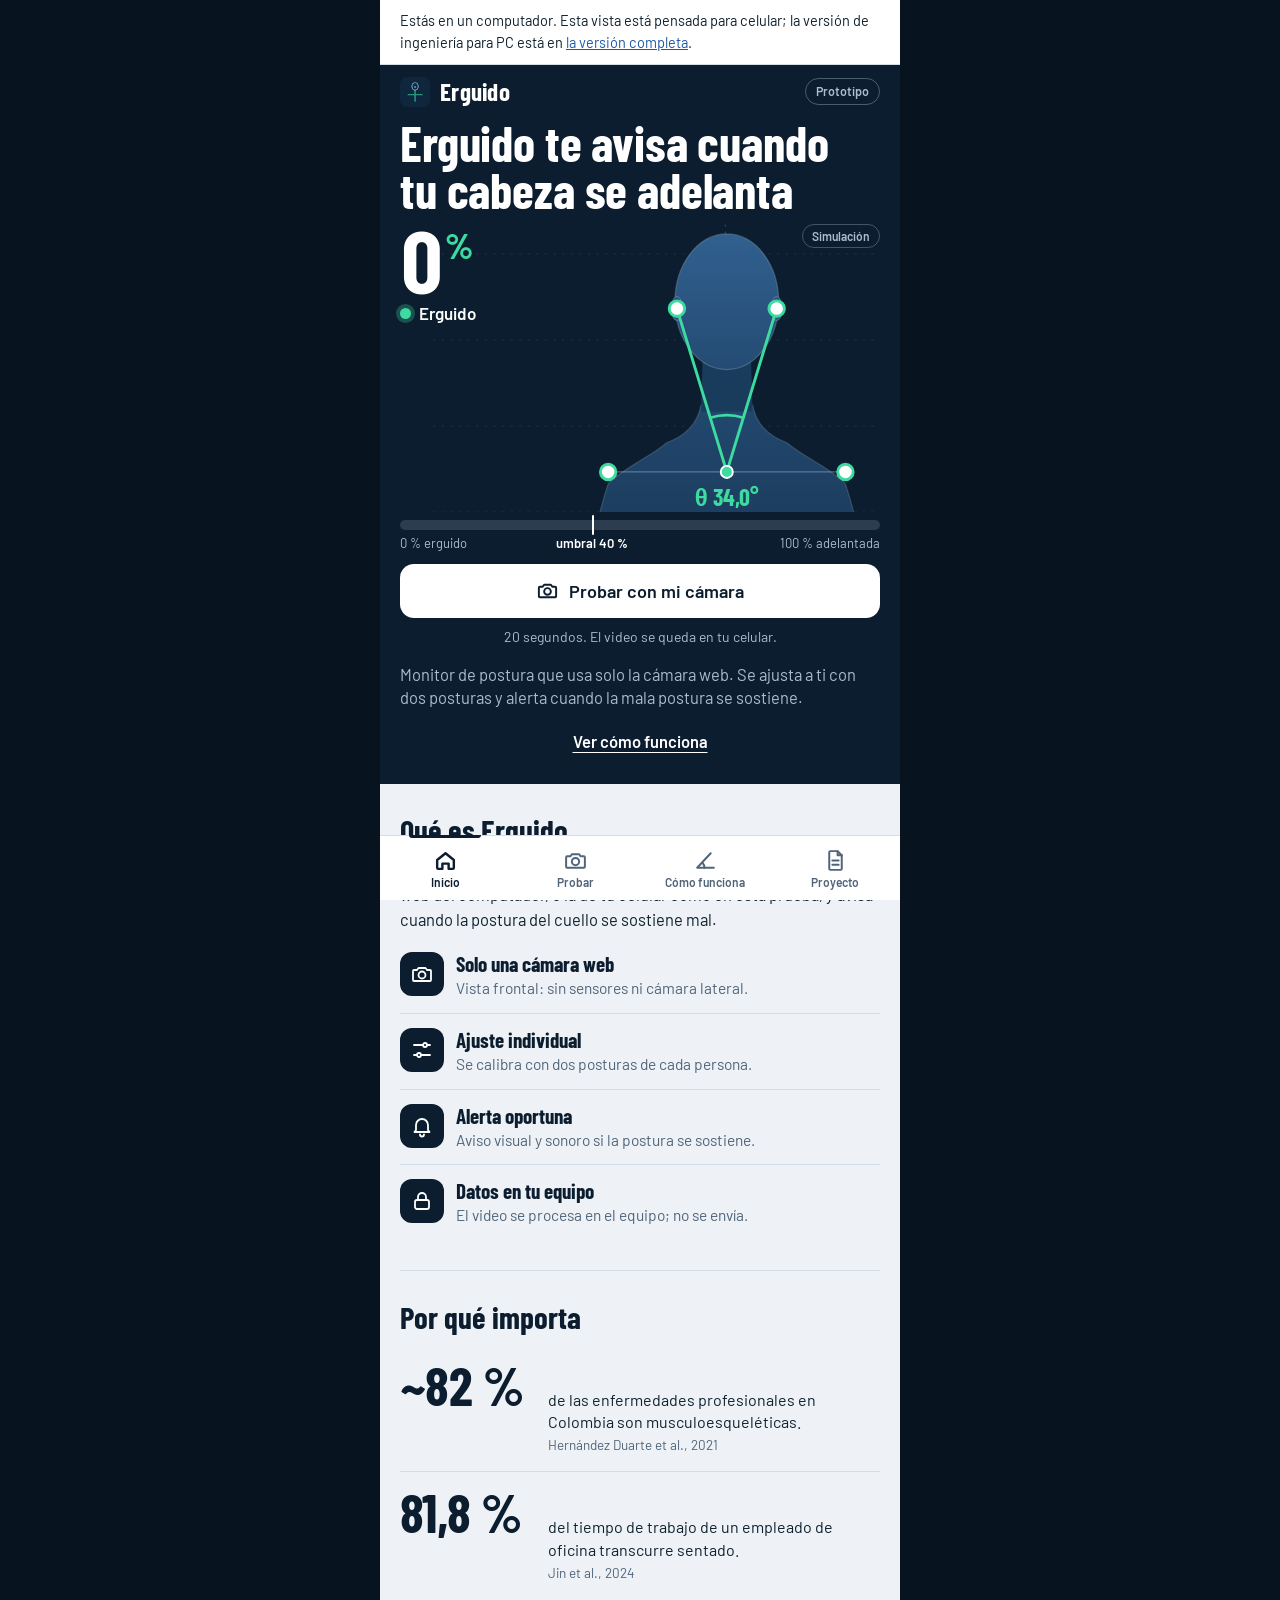
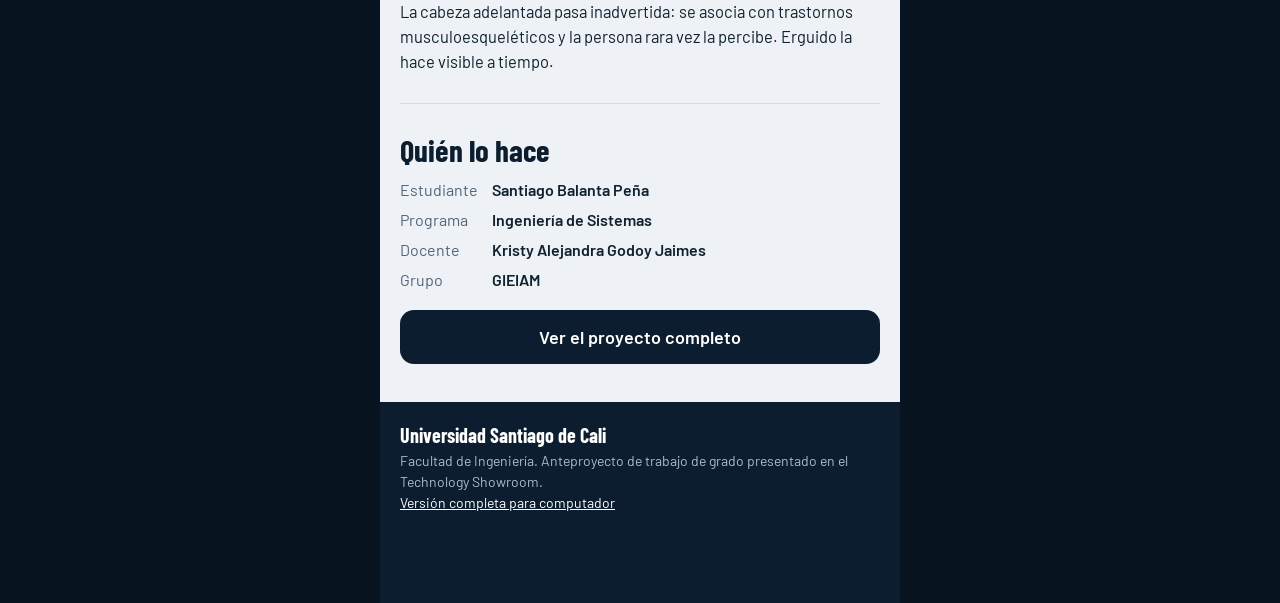
==== commit 06314327: "App móvil en el QR: información completa y prueba guiada con la cámara Reemplaza la página de inicio" ====
--- a/index.html
+++ b/index.html
@@ -1,87 +1,312 @@
-<!DOCTYPE html>
+<!doctype html>
 <html lang="es">
 <head>
 <meta charset="utf-8">
 <meta name="viewport" content="width=device-width,initial-scale=1,viewport-fit=cover">
-<title>Erguido · Monitor de cabeza adelantada con cámara web</title>
-<meta name="description" content="Prueba Erguido en tu celular o computador y consulta las referencias del trabajo de grado. El video no sale de tu dispositivo.">
-<meta name="theme-color" content="#0F273D">
+<title>Erguido: monitor de postura con la cámara</title>
+<meta name="description" content="Erguido avisa cuando tu cabeza se adelanta. Prueba el prototipo con la cámara de tu celular y consulta el proyecto de la Universidad Santiago de Cali.">
+<meta name="theme-color" content="#0B1D2E">
+<meta name="color-scheme" content="light">
+<link rel="manifest" href="manifest.webmanifest">
 <link rel="icon" href="icon-192.png">
 <link rel="apple-touch-icon" href="icon-192.png">
-<meta property="og:title" content="Erguido · postura de cabeza con tu cámara">
-<meta property="og:description" content="Prueba el monitor de cabeza adelantada en tu celular y consulta las referencias del trabajo de grado.">
-<style>
-:root{
-  --bg:#F3F6FA; --surface:#FFFFFF; --ink:#13202E; --muted:#556577; --accent:#204C8E; --rule:#D6DFEB;
-  --btn:#204C8E; --btn-ink:#FFFFFF; --navy:#0F273D;
-  --ui:system-ui,-apple-system,"Segoe UI",Roboto,"Helvetica Neue",Arial,sans-serif;
-  color-scheme:light;
-}
-@media (prefers-color-scheme:dark){
-  :root{--bg:#0D1823; --surface:#132130; --ink:#E7EEF6; --muted:#9AAABB; --accent:#8DB1E8; --rule:#25394C; --btn:#8DB1E8; --btn-ink:#0D1823; color-scheme:dark}
-}
-*{box-sizing:border-box}
-html{-webkit-text-size-adjust:100%}
-body{margin:0;background:var(--bg);color:var(--ink);font-family:var(--ui);font-size:1rem;line-height:1.55}
-.wrap{max-width:34rem;margin:0 auto;padding:max(1.5rem,env(safe-area-inset-top)) 1.25rem max(2rem,env(safe-area-inset-bottom));display:flex;flex-direction:column;gap:1.5rem}
-header{display:flex;flex-direction:column;gap:.55rem}
-.logo{width:56px;height:56px;border-radius:14px;display:block}
-.eyebrow{margin:.35rem 0 0;font-size:.75rem;font-weight:600;letter-spacing:.08em;text-transform:uppercase;color:var(--accent)}
-h1{margin:0;font-size:clamp(2.2rem,10vw,3rem);line-height:1.05;font-weight:750;letter-spacing:-.01em}
-.lead{margin:0;font-size:1.0625rem;color:var(--muted)}
-.actions{display:flex;flex-direction:column;gap:.85rem}
-.card{display:flex;align-items:center;justify-content:space-between;gap:1rem;min-height:5rem;padding:1rem 1.15rem;border-radius:16px;text-decoration:none;border:1.5px solid var(--rule);background:var(--surface);color:var(--ink)}
-.card .t{display:block;font-size:1.2rem;font-weight:700;line-height:1.2}
-.card .d{display:block;margin-top:.2rem;font-size:.9rem;color:var(--muted);line-height:1.35}
-.card .go{flex:none;font-size:1.6rem;line-height:1;color:var(--accent)}
-.card.primary{background:var(--btn);border-color:var(--btn);color:var(--btn-ink)}
-.card.primary .d,.card.primary .go{color:var(--btn-ink);opacity:.9}
-.card:active{transform:scale(.99)}
-.card:focus-visible{outline:3px solid var(--accent);outline-offset:3px}
-.tips{background:var(--surface);border:1px solid var(--rule);border-radius:16px;padding:1rem 1.15rem}
-.tips h2{margin:0 0 .5rem;font-size:.95rem;font-weight:700}
-.tips ol{margin:0;padding-left:1.25rem;display:flex;flex-direction:column;gap:.4rem;font-size:.92rem}
-.note{margin:0;font-size:.82rem;color:var(--muted)}
-footer{font-size:.78rem;color:var(--muted);border-top:1px solid var(--rule);padding-top:1rem}
-footer p{margin:0 0 .4rem}
+<meta property="og:title" content="Erguido: monitor de postura con la cámara">
+<meta property="og:description" content="Prueba en 20 segundos si tu cabeza se adelanta. Prototipo de trabajo de grado, Universidad Santiago de Cali.">
+<meta property="og:type" content="website">
+<meta name="mobile-web-app-capable" content="yes">
+<meta name="apple-mobile-web-app-capable" content="yes">
+<style>@font-face{font-family:"Barlow Condensed";font-weight:700;font-style:normal;font-display:swap;src:url([data-uri]) format("woff2")}@font-face{font-family:"Barlow";font-weight:400;font-style:normal;font-display:swap;src:url([data-uri]) format("woff2")}@font-face{font-family:"Barlow";font-weight:600;font-style:normal;font-display:swap;src:url([data-uri]) format("woff2")}:root{--navy:#0B1D2E;--navy-2:#12304A;--navy-3:#1B4064;--ink:#10222F;--muted:#51657A;--paper:#EEF2F6;--surface:#fff;--rule:#D3DDE7;--blue:#1F5AA6;--on-navy:#A9BDD0;--ok:#139A6B;--warn:#C98300;--bad:#D6393F;--ok-n:#3DDBA0;--warn-n:#FFC247;--bad-n:#FF6B70;--off-n:#8DA2B6;--nav:64px}*{box-sizing:border-box;-webkit-tap-highlight-color:transparent}html{-webkit-text-size-adjust:100%}body{margin:0;background:#07131f;color:var(--ink);font:400 16.5px/1.5 Barlow,system-ui,-apple-system,Segoe UI,Roboto,sans-serif;-webkit-font-smoothing:antialiased;text-rendering:optimizeLegibility}h1,h2,h3,.disp{font-family:Barlow Condensed,Arial Narrow,sans-serif;font-weight:700;margin:0;text-wrap:balance}p{margin:0}a{color:var(--blue)}img,svg{display:block}button{font:inherit;color:inherit}:focus-visible{outline:3px solid #6FA8FF;outline-offset:2px;border-radius:6px}[hidden]{display:none!important}.app{max-width:520px;margin:0 auto;min-height:100vh;min-height:100svh;background:var(--paper);position:relative}.screen{animation:in .22s ease-out both;padding-bottom:calc(var(--nav) + env(safe-area-inset-bottom))}@keyframes in{0%{opacity:0;transform:translateY(6px)}to{opacity:1;transform:none}}.pad{padding:0 20px}.nav{position:fixed;left:50%;bottom:0;transform:translate(-50%);width:min(100%,520px);z-index:20;background:#fff;border-top:1px solid var(--rule);display:grid;grid-template-columns:repeat(4,1fr);padding-bottom:env(safe-area-inset-bottom)}.nav a{height:var(--nav);display:flex;flex-direction:column;align-items:center;justify-content:center;gap:3px;text-decoration:none;color:var(--muted);font:600 12px/1 Barlow,system-ui,sans-serif;white-space:nowrap;position:relative}.nav svg{width:25px;height:25px;fill:none;stroke:currentColor;stroke-width:1.9;stroke-linecap:round;stroke-linejoin:round}.nav a[aria-current=page]{color:var(--navy)}.nav a[aria-current=page]:before{content:"";position:absolute;top:-1px;left:22%;right:22%;height:3px;border-radius:0 0 3px 3px;background:var(--navy)}.nav a[aria-current=page] svg{stroke-width:2.3}.bar{background:var(--navy);color:#fff;padding:calc(16px + env(safe-area-inset-top)) 20px 16px}.bar h1{font-size:33px;line-height:1}.bar p{margin-top:4px;color:var(--on-navy);font-size:15px;line-height:1.3}.hero{background:var(--navy);color:#fff;padding:calc(12px + env(safe-area-inset-top)) 20px 18px;position:relative;overflow:hidden}.topline{display:flex;align-items:center;justify-content:space-between;margin-bottom:12px}.brand{display:flex;align-items:center;gap:10px;font:700 25px/1 Barlow Condensed,sans-serif;letter-spacing:.01em}.brand img{width:30px;height:30px;border-radius:7px}.chip{font:600 12.5px/1 Barlow,sans-serif;color:var(--on-navy);border:1px solid rgba(169,189,208,.4);padding:6px 10px;border-radius:99px}.hero h1{font-size:clamp(38px,10.6vw,50px);line-height:.95;letter-spacing:-.003em;max-width:11em}.lead{margin-top:16px;color:var(--on-navy);font-size:16.5px;line-height:1.42;max-width:30em}.stage{position:relative;margin:10px 0 14px;--c:var(--ok-n)}.stage[data-st=atencion]{--c:var(--warn-n)}.stage[data-st=alerta]{--c:var(--bad-n)}.stage[data-st=off]{--c:var(--off-n)}.fig{width:100%;height:auto;overflow:hidden}.stage .fig{height:clamp(200px,min(66vw,32svh),296px)}.fig .grid line{stroke:#a9bdd024;stroke-width:1;stroke-dasharray:3 7}.fig .plumb{stroke:#a9bdd057;stroke-width:1.2;stroke-dasharray:2 6}.fig .body{fill:url(#gBody);stroke:#a9bdd038;stroke-width:1.4}.fig .neck{fill:#1a3c5c}.fig .head{fill:url(#gHead);stroke:#a9bdd04d;stroke-width:1.4}.fig .ghost{fill:none;stroke:#a9bdd061;stroke-width:1.4;stroke-dasharray:5 6;transition:opacity .2s}.fig .ear{fill:#2b5580;stroke:#a9bdd04d;stroke-width:1.2}.fig .shl{stroke:#a9bdd073;stroke-width:1.4}.fig .vec{stroke:var(--c);stroke-width:3.4;stroke-linecap:round;transition:stroke .25s}.fig .arc{fill:none;stroke:var(--c);stroke-width:3;stroke-linecap:round;transition:stroke .25s}.fig .th{fill:var(--c);font:700 28px Barlow Condensed,sans-serif;text-anchor:middle;transition:fill .25s}.fig .pt{fill:#fff;stroke:var(--c);stroke-width:3.4;transition:stroke .25s}.fig .mid{fill:var(--c);stroke:#fff;stroke-width:2.2;transition:fill .25s}.fig .pulse{fill:none;stroke:var(--c);stroke-width:2.4;opacity:0;transform-box:fill-box;transform-origin:center}.stage[data-st=alerta] .pulse{animation:pulse 1.1s ease-out infinite}@keyframes pulse{0%{opacity:.9;transform:scale(.7)}to{opacity:0;transform:scale(2.3)}}.read{position:absolute;left:0;top:0;max-width:42%}.simchip{position:absolute;right:0;top:0;font:600 12px/1 Barlow,sans-serif;color:var(--on-navy);border:1px solid rgba(169,189,208,.35);padding:5px 9px;border-radius:99px}.num{font:700 clamp(64px,20vw,88px)/.8 "Barlow Condensed",sans-serif;font-variant-numeric:tabular-nums;color:#fff;letter-spacing:-.01em;display:flex;align-items:flex-start}.num small{font-size:.42em;line-height:1.1;margin:.02em 0 0 .06em;color:var(--c);transition:color .25s}.lab{display:flex;align-items:center;gap:8px;margin-top:10px;font:600 17px/1.1 Barlow,sans-serif;color:#fff}.dot{flex:none;width:11px;height:11px;border-radius:50%;background:var(--c);box-shadow:0 0 0 4px color-mix(in srgb,var(--c) 28%,transparent);transition:background .25s}.gbar{position:relative;height:10px;border-radius:6px;background:#a9bdd033;margin:8px 0 0}.gbar i{position:absolute;left:0;top:0;bottom:0;border-radius:6px;background:var(--c);width:0;transition:background .25s}.gbar u{position:absolute;left:40%;top:-5px;bottom:-5px;width:2px;background:#fff;text-decoration:none;border-radius:2px}.gbar-l{position:relative;display:flex;justify-content:space-between;margin:7px 0 0;font:500 13px/1 Barlow,sans-serif;color:var(--on-navy)}.gbar-l .t{position:absolute;left:40%;transform:translate(-50%);color:#fff;font-weight:600}.btn{display:inline-flex;align-items:center;justify-content:center;gap:10px;min-height:54px;padding:0 24px;border-radius:14px;border:0;font:600 18px/1 Barlow,sans-serif;text-decoration:none;cursor:pointer;touch-action:manipulation}.btn svg{width:23px;height:23px;fill:none;stroke:currentColor;stroke-width:2;stroke-linecap:round;stroke-linejoin:round;flex:none}.btn.p{background:#fff;color:var(--navy)}.btn.d{background:var(--navy);color:#fff}.btn.g{background:transparent;color:var(--navy);box-shadow:inset 0 0 0 2px var(--navy)}.btn.gn{background:transparent;color:#fff;box-shadow:inset 0 0 0 2px #ffffff80}.btn.w{width:100%}.btn:active{transform:scale(.985)}.btn[disabled]{opacity:.5}.micro{margin-top:8px;text-align:center;font-size:14px;color:var(--on-navy)}.link{display:block;margin-top:8px;text-align:center;color:#fff;font-weight:600;padding:12px;text-underline-offset:4px}.sec{padding:30px 0 4px}.sec+.sec{border-top:1px solid var(--rule);margin-top:26px}.sec h2{font-size:31px;line-height:1.02;color:var(--navy);margin-bottom:12px}.sec h3{font-size:22px;line-height:1.1;color:var(--navy);margin:20px 0 6px}.sec p+p{margin-top:10px}.sec p{max-width:38em}.muted{color:var(--muted)}.small{font-size:14.5px;line-height:1.45}.feat{list-style:none;margin:16px 0 0;padding:0}.feat li{display:grid;grid-template-columns:44px 1fr;gap:12px;padding:14px 0;border-top:1px solid var(--rule)}.feat li:first-child{border-top:0;padding-top:4px}.feat svg{width:44px;height:44px;padding:10px;border-radius:12px;background:var(--navy);stroke:#fff;fill:none;stroke-width:1.8;stroke-linecap:round;stroke-linejoin:round}.feat b{display:block;font:700 21px/1.1 Barlow Condensed,sans-serif;color:var(--navy)}.feat span{display:block;margin-top:2px;color:var(--muted);font-size:15.5px;line-height:1.4}.stat{display:grid;grid-template-columns:132px 1fr;gap:16px;align-items:baseline;padding:16px 0;border-top:1px solid var(--rule)}.stat:first-of-type{border-top:0}.stat b{font:700 54px/.9 Barlow Condensed,sans-serif;color:var(--navy);letter-spacing:-.01em;white-space:nowrap}.stat span{font-size:16px;line-height:1.4}.stat em{display:block;font-style:normal;color:var(--muted);font-size:13.5px;margin-top:3px}.who{display:grid;grid-template-columns:auto 1fr;gap:6px 14px;margin:6px 0 0;font-size:16px}.who dt{color:var(--muted)}.who dd{margin:0;font-weight:600;color:var(--ink)}.screen{--bt:calc(var(--nav) + env(safe-area-inset-bottom))}.foot{margin:34px -20px calc(-1*var(--bt));padding:22px 20px calc(26px + var(--bt));background:var(--navy);color:var(--on-navy);font-size:14px;line-height:1.5}.foot b{display:block;color:#fff;font:700 20px/1.1 Barlow Condensed,sans-serif;margin-bottom:4px}.foot a{color:#fff}.note{background:#fff;border-left:4px solid var(--blue);padding:12px 14px;border-radius:0 10px 10px 0;font-size:15.5px;line-height:1.45;margin-top:14px}.note.warn{border-left-color:var(--warn)}.sec.accs{border-top:0;margin-top:8px;padding-top:6px}.lab-fig{background:var(--navy);margin:-1px -20px 0;padding:10px 20px 16px;color:#fff;--c:var(--ok-n)}.lab-fig[data-st=atencion]{--c:var(--warn-n)}.lab-fig[data-st=alerta]{--c:var(--bad-n)}.lab-fig .fig{height:clamp(220px,min(66vw,38svh),300px)}.lab-fig .gbar{margin:10px 0 0}.lab-fig .gbar-l{margin-top:7px}.lab-row{display:flex;justify-content:space-between;align-items:baseline;gap:10px;margin-top:10px}.lab-row .big{font:700 40px/1 Barlow Condensed,sans-serif;font-variant-numeric:tabular-nums}.lab-row .big small{font-size:.55em;color:var(--on-navy);margin-left:4px;font-weight:600}.lab-row .st{display:flex;align-items:center;gap:8px;font:600 16px/1 Barlow,sans-serif}.range{margin-top:16px}.range label{display:flex;justify-content:space-between;font:600 14.5px/1 Barlow,sans-serif;color:var(--on-navy);margin-bottom:8px}input[type=range]{-webkit-appearance:none;appearance:none;width:100%;height:36px;background:transparent;margin:0;touch-action:pan-y}input[type=range]::-webkit-slider-runnable-track{height:8px;border-radius:6px;background:#a9bdd047}input[type=range]::-moz-range-track{height:8px;border-radius:6px;background:#a9bdd047}input[type=range]::-webkit-slider-thumb{-webkit-appearance:none;width:30px;height:30px;border-radius:50%;background:#fff;border:0;margin-top:-11px;box-shadow:0 2px 8px #0006}input[type=range]::-moz-range-thumb{width:30px;height:30px;border-radius:50%;background:#fff;border:0;box-shadow:0 2px 8px #0006}.steps5{list-style:none;margin:8px 0 0;padding:0;position:relative}.steps5:before{content:"";position:absolute;left:19px;top:22px;bottom:30px;width:2px;background:var(--rule)}.steps5 li{display:grid;grid-template-columns:40px 1fr;gap:14px;padding:12px 0;position:relative}.steps5 .n{width:40px;height:40px;border-radius:50%;background:var(--navy);color:#fff;display:grid;place-items:center;font:700 20px/1 Barlow Condensed,sans-serif;position:relative;z-index:1}.steps5 b{display:block;font:700 22px/1.1 Barlow Condensed,sans-serif;color:var(--navy)}.steps5 span{display:block;color:var(--muted);font-size:15.5px;line-height:1.4;margin-top:2px}.formula{margin-top:10px;background:#fff;border:1px solid var(--rule);border-radius:12px;padding:12px 14px;font:600 17px/1.35 Barlow,sans-serif;color:var(--navy)}.formula small{display:block;font-weight:400;color:var(--muted);font-size:14px;margin-top:4px}.chart{width:100%;height:auto;margin-top:12px;background:#fff;border:1px solid var(--rule);border-radius:12px}.chart text{font:600 12px Barlow,sans-serif;fill:#51657a}.rel{display:grid;grid-template-columns:repeat(3,1fr);gap:8px;margin-top:12px}.rel div{background:#fff;border:1px solid var(--rule);border-radius:12px;padding:10px 10px 11px;font-size:13.5px;line-height:1.3;color:var(--muted)}.rel b{display:flex;align-items:center;gap:7px;font:700 20px/1 Barlow Condensed,sans-serif;color:var(--navy);margin-bottom:5px}.rel i{width:10px;height:10px;border-radius:50%}.steps{list-style:none;margin:14px 0 12px;padding:0;display:grid;grid-template-columns:repeat(4,1fr);gap:6px}.steps li{font:600 13px/1.1 Barlow,sans-serif;color:var(--muted);padding-top:9px;border-top:4px solid var(--rule);transition:border-color .2s,color .2s}.steps li.on{color:var(--navy);border-top-color:var(--navy)}.steps li.done{color:var(--navy);border-top-color:var(--ok)}.cam{--camh:30svh;position:relative;margin:0 auto;width:min(100%,calc(var(--camh)*var(--ar,1.3333)));aspect-ratio:var(--ar,1.3333);background:#0a1826;border-radius:18px;overflow:hidden;--c:var(--ok-n)}.cam[data-run=frame],.cam[data-run=cal],.cam[data-run=live]{--camh:46svh}.cam[data-st=atencion]{--c:var(--warn-n)}.cam[data-st=alerta]{--c:var(--bad-n)}.cam[data-st=off]{--c:var(--off-n)}.cam>video,.cam>canvas,.cam>.fig,.cam>.guide{position:absolute;inset:0;width:100%;height:100%}.cam>video,.cam>canvas{transform:scaleX(-1);opacity:0}.cam.has-video>video,.cam.has-video>canvas{opacity:1}.cam.has-video>.fig{display:none}.cam>video{object-fit:contain;background:#0a1826}.cam>.fig{height:100%}.cam .guide{fill:none;stroke:#ffffffbf;stroke-width:2.4;stroke-dasharray:7 8;opacity:0;transition:stroke .3s,opacity .4s;pointer-events:none}.cam[data-run=frame] .guide{opacity:1}.cam[data-q=ok] .guide{stroke:var(--ok-n);stroke-dasharray:none}.cam .ring{position:absolute;right:10px;top:10px;width:64px;height:64px;display:grid;place-items:center;pointer-events:none}.cam .ring svg{position:absolute;inset:0;width:100%;height:100%;transform:rotate(-90deg)}.cam .ring circle{fill:#07131f99;stroke:#ffffff47;stroke-width:5}.cam .ring circle+circle{fill:none;stroke:#fff;stroke-linecap:round;stroke-dasharray:213.6;stroke-dashoffset:213.6;transition:stroke-dashoffset .15s linear}.cam .ring b{position:relative;font:700 32px/1 Barlow Condensed,sans-serif;color:#fff}.cam .tag{position:absolute;left:10px;bottom:10px;display:flex;align-items:center;gap:7px;background:#07131fb3;color:#fff;border-radius:99px;padding:7px 11px;font:600 13.5px/1 Barlow,sans-serif;backdrop-filter:blur(6px);-webkit-backdrop-filter:blur(6px)}.cam .tag i{width:9px;height:9px;border-radius:50%;background:#fff}.cam[data-run=live] .tag,.cam .hud,.cam .hbar{display:none}.cam[data-run=live] .hud{display:block;position:absolute;left:0;right:0;top:0;padding:8px 12px 34px;background:linear-gradient(#07131fcc,#07131f00);pointer-events:none;text-shadow:0 1px 10px rgba(0,0,0,.45)}.cam .hud .num{font-size:60px}.cam .hud .lab{margin-top:8px;font-size:15.5px}.cam[data-run=live] .hbar{display:block;position:absolute;left:12px;right:12px;bottom:12px;height:10px;border-radius:6px;background:#ffffff4d;box-shadow:0 0 0 1px #07131f40}.hbar i{position:absolute;left:0;top:0;bottom:0;border-radius:6px;background:var(--c);width:0;transition:background .25s}.hbar u{position:absolute;left:40%;top:-5px;bottom:-5px;width:2px;background:#fff;border-radius:2px}.cam .flash{position:absolute;inset:0;border-radius:18px;box-shadow:inset 0 0 0 6px var(--bad-n);opacity:0;pointer-events:none}.cam[data-st=alerta] .flash{animation:fl .9s ease-in-out infinite}@keyframes fl{0%,to{opacity:.15}50%{opacity:1}}.cam .load{position:absolute;inset:0;display:grid;place-content:center;gap:12px;text-align:center;background:#07131fcc;color:#fff;padding:20px}.cam .load b{font:700 24px/1.05 Barlow Condensed,sans-serif}.cam .load p{color:var(--on-navy);font-size:14.5px;line-height:1.35}.prog{height:8px;border-radius:6px;background:#a9bdd047;overflow:hidden;width:min(220px,64vw);margin:0 auto}.prog i{display:block;height:100%;width:0;background:#fff;border-radius:6px;transition:width .2s}#probar:not([data-run=idle]) .bar{display:none}#probar[data-run=done] .cam,#probar[data-run=done] .coach,#probar[data-run=done] .simctl{display:none}#probar:not([data-run=idle]) .steps{margin-top:calc(14px + env(safe-area-inset-top))}.coach{margin:14px 0 4px;min-height:84px}.coach h2{font-size:29px;line-height:1.02;color:var(--navy)}.coach p{margin-top:5px;color:var(--muted);font-size:16px;line-height:1.38}.simctl{margin-top:10px;background:var(--navy);border-radius:16px;padding:10px 16px 6px;color:#fff}.simctl label{display:flex;justify-content:space-between;font:600 14.5px/1 Barlow,sans-serif;color:var(--on-navy);padding-top:6px}.actions{display:grid;gap:10px;margin-top:14px}.fine{margin-top:14px;font-size:13.5px;line-height:1.4;color:var(--muted);text-align:center}.result{margin-top:16px;background:#fff;border:1px solid var(--rule);border-radius:16px;padding:18px 16px 16px}.result h2{font-size:30px;line-height:1;color:var(--navy)}.result .kpis{display:grid;grid-template-columns:repeat(3,1fr);gap:8px;margin:14px 0 12px}.result .kpis div{border-top:3px solid var(--navy);padding-top:8px}.result .kpis b{display:block;font:700 34px/1 Barlow Condensed,sans-serif;color:var(--navy);font-variant-numeric:tabular-nums}.result .kpis span{display:block;font-size:13.5px;line-height:1.25;color:var(--muted);margin-top:3px}.err{background:#fff;border-left:4px solid var(--bad);border-radius:0 12px 12px 0;padding:12px 14px;margin-top:12px;font-size:15.5px;line-height:1.4}.err b{display:block;font:700 20px/1.1 Barlow Condensed,sans-serif;color:var(--navy);margin-bottom:3px}.acc{border-top:1px solid var(--rule)}.acc:last-of-type{border-bottom:1px solid var(--rule)}.acc summary{list-style:none;cursor:pointer;display:flex;align-items:center;justify-content:space-between;gap:12px;min-height:58px;padding:10px 2px;font:700 23px/1.05 Barlow Condensed,sans-serif;color:var(--navy)}.acc summary::-webkit-details-marker{display:none}.acc summary:after{content:"";width:11px;height:11px;border-right:2.4px solid var(--navy);border-bottom:2.4px solid var(--navy);transform:rotate(45deg) translate(-3px,-3px);transition:transform .2s;flex:none;margin-right:4px}.acc[open] summary:after{transform:rotate(-135deg) translate(-3px,-3px)}.acc .in{padding:2px 2px 18px}.acc .in p+p,.acc .in ul+p,.acc .in p+ul{margin-top:10px}.acc ul,.acc ol{margin:8px 0 0;padding-left:22px}.acc li{margin:5px 0;line-height:1.42}.acc li::marker{color:var(--blue);font-weight:700}.q{margin-top:12px;background:var(--navy);color:#fff;border-radius:14px;padding:14px 16px;font:500 18px/1.35 Barlow,sans-serif}.q small{display:block;color:var(--on-navy);font-size:13px;margin-bottom:4px;font-weight:600}.tbl{width:100%;border-collapse:collapse;font-size:14.5px}.tbl th,.tbl td{padding:8px 6px;text-align:left;border-bottom:1px solid var(--rule);vertical-align:top}.tbl th{font-weight:600;color:var(--muted);font-size:13px}.tbl td.r,.tbl th.r{text-align:right;white-space:nowrap;font-variant-numeric:tabular-nums}.tbl tr.tot td{font-weight:700;color:var(--navy);border-bottom:0}.gantt td.m,.gantt th.m{width:30px;padding:8px 2px;text-align:center}.gantt td.m i{display:block;height:14px;border-radius:4px;background:var(--navy)}.gantt td.m i.e{background:transparent}.docs{display:grid;gap:10px;margin-top:6px}.docs .btn{justify-content:flex-start;min-height:52px;font-size:17px}.toast{position:fixed;left:50%;bottom:calc(var(--nav) + 18px + env(safe-area-inset-bottom));transform:translate(-50%,12px);background:var(--navy);color:#fff;padding:12px 16px;border-radius:12px;font:600 15px/1.2 Barlow,sans-serif;opacity:0;pointer-events:none;transition:.2s;z-index:30;max-width:90vw}.toast.on{opacity:1;transform:translate(-50%)}.deskbar{background:#fff;border-bottom:1px solid var(--rule);padding:10px 20px;font-size:14.5px;display:none}@media(min-width:900px)and (pointer:fine){.deskbar{display:block}}@supports not (height:1svh){.stage .fig{height:clamp(200px,min(66vw,32vh),296px)}.lab-fig .fig{height:clamp(220px,min(66vw,38vh),300px)}.cam{--camh:30vh}.cam[data-run=frame],.cam[data-run=cal],.cam[data-run=live]{--camh:46vh}}@media(prefers-reduced-motion:reduce){*{animation:none!important;transition:none!important}}@media(max-width:359px){.stat{grid-template-columns:104px 1fr}.stat b{font-size:46px}}
 </style>
 </head>
 <body>
-<main class="wrap">
-  <header>
-    <img class="logo" src="icon-192.png" alt="" width="56" height="56">
-    <p class="eyebrow">Trabajo de grado · Universidad Santiago de Cali</p>
-    <h1>Erguido</h1>
-    <p class="lead">Monitor de cabeza adelantada con cámara web. Mide la postura de tu cabeza en vivo y te avisa si la sostienes adelantada.</p>
-  </header>
-
-  <nav class="actions" aria-label="Opciones">
-    <a class="card primary" href="app.html">
-      <span><span class="t">Probar Erguido</span><span class="d">Usa la cámara de tu celular o computador. No instala nada.</span></span>
-      <span class="go" aria-hidden="true">→</span>
-    </a>
-    <a class="card" href="referencias.html">
-      <span><span class="t">Ver las referencias</span><span class="d">21 fuentes en formato APA 7.ª edición</span></span>
-      <span class="go" aria-hidden="true">→</span>
-    </a>
-  </nav>
-
-  <section class="tips" aria-labelledby="tips-h">
-    <h2 id="tips-h">Para usarlo en el celular</h2>
-    <ol>
-      <li>Apóyalo de frente a ti, a la altura de los ojos y a unos 60–80 cm.</li>
-      <li>Deben verse tu cabeza y los dos hombros.</li>
-      <li>Permite la cámara y calibra (unos 20 segundos): una postura erguida y otra con la cabeza adelantada.</li>
-      <li>Ábrelo en Chrome o Safari; si llegaste desde WhatsApp o Instagram, ábrelo en el navegador.</li>
-    </ol>
-  </section>
-
-  <p class="note">El video se procesa en tu dispositivo: no se guarda ni se envía. La primera vez descarga unos 18 MB; después funciona sin internet.</p>
-
-  <footer>
-    <p>Santiago Balanta Peña · Ingeniería de Sistemas · Docente: Kristy Alejandra Godoy Jaimes · Grupo GIEIAM.</p>
-    <p>Herramienta de investigación académica: no es un dispositivo médico ni reemplaza la evaluación de un profesional de la salud.</p>
-  </footer>
+<svg width="0" height="0" style="position:absolute" aria-hidden="true" focusable="false"><defs>
+<linearGradient id="gBody" x1="0" y1="0" x2="0" y2="1"><stop offset="0" stop-color="#22486E"/><stop offset="1" stop-color="#132E49"/></linearGradient>
+<linearGradient id="gHead" x1="0" y1="0" x2="0" y2="1"><stop offset="0" stop-color="#31608F"/><stop offset="1" stop-color="#244B73"/></linearGradient>
+</defs></svg>
+<div class="app" id="app">
+<main>
+<section id="inicio" class="screen" aria-label="Inicio">
+<div class="deskbar">Estás en un computador. Esta vista está pensada para celular; la versión de ingeniería para PC está en <a href="app.html">la versión completa</a>.</div>
+<div class="hero">
+<div class="topline">
+<div class="brand"><img src="icon-192.png" width="30" height="30" alt=""><span>Erguido</span></div>
+<span class="chip">Prototipo</span>
+</div>
+<h1>Erguido te avisa cuando tu cabeza se adelanta</h1>
+<div class="stage" id="heroStage" data-st="ok">
+<svg id="heroFig" class="fig" role="img" aria-label="Figura que adelanta la cabeza y muestra el índice de Erguido subiendo de 0 a 100 por ciento"></svg>
+<span class="simchip">Simulación</span>
+<div class="read">
+<div class="num"><span id="hNum">0</span><small>%</small></div>
+<div class="lab"><i class="dot"></i><span id="hLab">Erguido</span></div>
+</div>
+<div class="gbar" aria-hidden="true"><i id="hBar"></i><u></u></div>
+<div class="gbar-l" aria-hidden="true"><span>0&nbsp;% erguido</span><span class="t">umbral 40&nbsp;%</span><span>100&nbsp;% adelantada</span></div>
+</div>
+<a class="btn p w" href="#probar"><svg viewBox="0 0 24 24" aria-hidden="true"><path d="M4 8h3l1.5-2h7L17 8h3a1 1 0 0 1 1 1v9a1 1 0 0 1-1 1H4a1 1 0 0 1-1-1V9a1 1 0 0 1 1-1z"/><circle cx="12" cy="13" r="3.5"/></svg>Probar con mi cámara</a>
+<p class="micro">20 segundos. El video se queda en tu celular.</p>
+<p class="lead">Monitor de postura que usa solo la cámara web. Se ajusta a ti con dos posturas y alerta cuando la mala postura se sostiene.</p>
+<a class="link" href="#como">Ver cómo funciona</a>
+</div>
+<div class="pad">
+<section class="sec">
+<h2>Qué es Erguido</h2>
+<p>Es un sistema de monitoreo de cabeza adelantada. Usa la cámara web del computador, o la de tu celular como en esta prueba, y avisa cuando la postura del cuello se sostiene mal.</p>
+<ul class="feat">
+<li><svg viewBox="0 0 24 24" aria-hidden="true"><path d="M4 8h3l1.5-2h7L17 8h3a1 1 0 0 1 1 1v9a1 1 0 0 1-1 1H4a1 1 0 0 1-1-1V9a1 1 0 0 1 1-1z"/><circle cx="12" cy="13" r="3.5"/></svg><div><b>Solo una cámara web</b><span>Vista frontal: sin sensores ni cámara lateral.</span></div></li>
+<li><svg viewBox="0 0 24 24" aria-hidden="true"><path d="M4 7h9M17 7h3M4 17h3M11 17h9"/><circle cx="15" cy="7" r="2"/><circle cx="9" cy="17" r="2"/></svg><div><b>Ajuste individual</b><span>Se calibra con dos posturas de cada persona.</span></div></li>
+<li><svg viewBox="0 0 24 24" aria-hidden="true"><path d="M6 16v-5a6 6 0 0 1 12 0v5l1.5 2h-15z"/><path d="M10 20.5a2 2 0 0 0 4 0"/></svg><div><b>Alerta oportuna</b><span>Aviso visual y sonoro si la postura se sostiene.</span></div></li>
+<li><svg viewBox="0 0 24 24" aria-hidden="true"><rect x="5" y="11" width="14" height="9" rx="2"/><path d="M8 11V8a4 4 0 0 1 8 0v3"/></svg><div><b>Datos en tu equipo</b><span>El video se procesa en el equipo; no se envía.</span></div></li>
+</ul>
+</section>
+<section class="sec">
+<h2>Por qué importa</h2>
+<div class="stat"><b>~82&nbsp;%</b><span>de las enfermedades profesionales en Colombia son musculoesqueléticas.<em>Hernández Duarte et al., 2021</em></span></div>
+<div class="stat"><b>81,8&nbsp;%</b><span>del tiempo de trabajo de un empleado de oficina transcurre sentado.<em>Jin et al., 2024</em></span></div>
+<p>La cabeza adelantada pasa inadvertida: se asocia con trastornos musculoesqueléticos y la persona rara vez la percibe. Erguido la hace visible a tiempo.</p>
+</section>
+<section class="sec">
+<h2>Quién lo hace</h2>
+<dl class="who">
+<dt>Estudiante</dt><dd>Santiago Balanta Peña</dd>
+<dt>Programa</dt><dd>Ingeniería de Sistemas</dd>
+<dt>Docente</dt><dd>Kristy Alejandra Godoy Jaimes</dd>
+<dt>Grupo</dt><dd>GIEIAM</dd>
+</dl>
+<a class="btn d w" href="#proyecto" style="margin-top:18px">Ver el proyecto completo</a>
+</section>
+<div class="foot">
+<b>Universidad Santiago de Cali</b>
+Facultad de Ingeniería. Anteproyecto de trabajo de grado presentado en el Technology Showroom.<br>
+<a href="app.html">Versión completa para computador</a>
+</div>
+</div>
+</section>
+<section id="probar" class="screen" hidden aria-label="Probar con la cámara" data-run="idle">
+<header class="bar"><h1>Probar</h1><p>Prueba guiada de unos 20 segundos.</p></header>
+<div class="pad">
+<ol class="steps" id="tSteps" aria-label="Pasos de la prueba">
+<li data-s="frame">Encuadre</li><li data-s="up">Erguido</li><li data-s="fwd">Adelantada</li><li data-s="live">En vivo</li>
+</ol>
+<div class="cam" id="cam" data-run="idle" data-st="ok">
+<video id="tVid" playsinline muted autoplay></video>
+<svg id="tFig" class="fig" aria-hidden="true"></svg>
+<canvas id="tOv"></canvas>
+<svg class="guide" viewBox="0 0 300 400" preserveAspectRatio="xMidYMax meet" aria-hidden="true"><ellipse cx="150" cy="138" rx="56" ry="72"/><path d="M14 400C18 340 52 300 104 286L132 276M286 400C282 340 248 300 196 286L168 276"/></svg>
+<div class="hud" aria-live="off"><div class="num"><span id="gNum">0</span><small>%</small></div><div class="lab"><i class="dot"></i><span id="gLab">Erguido</span></div></div>
+<div class="hbar" aria-hidden="true"><i id="gBar"></i><u></u></div>
+<div class="ring" id="tRing" hidden><svg viewBox="0 0 76 76" aria-hidden="true"><circle cx="38" cy="38" r="34"/><circle cx="38" cy="38" r="34" id="tRingP"/></svg><b id="tRingN"></b></div>
+<div class="tag" id="tTag" hidden><i></i><span id="tTagT">Encuadre</span></div>
+<div class="flash" aria-hidden="true"></div>
+<div class="load" id="tLoad" hidden><b id="tLoadT">Preparando el análisis</b><div class="prog"><i id="tProg"></i></div><p id="tLoadP">Primera vez: se descarga el modelo de detección, unos 15 MB.</p></div>
+</div>
+<div class="coach" aria-live="polite"><h2 id="tCoachT">Prueba de 20 segundos</h2><p id="tCoachP">Erguido necesita ver tu cabeza y tus hombros. Toca el botón y permite el uso de la cámara.</p></div>
+<div class="err" id="tErr" hidden><b id="tErrT"></b><span id="tErrP"></span></div>
+<div class="simctl" id="tSim" hidden>
+<label for="tSimR"><span>Cabeza erguida</span><span>Cabeza adelantada</span></label>
+<input type="range" id="tSimR" min="0" max="100" value="0" aria-label="Mover la cabeza de la persona simulada">
+</div>
+<div class="actions">
+<button class="btn d w" id="tMain" type="button">Activar cámara</button>
+<button class="btn g w" id="tSkip" type="button" hidden>Continuar así</button>
+<button class="btn g w" id="tAlt" type="button">Probar sin cámara (simulación)</button>
+</div>
+<section class="result" id="tRes" hidden>
+<h2 id="tResT">Prueba completada</h2>
+<p class="muted" id="tResP"></p>
+<div class="kpis">
+<div><b id="rA">3 s</b><span>de postura sostenida para activar la alerta</span></div>
+<div><b id="rM">0&nbsp;%</b><span>índice máximo</span></div>
+<div><b id="rR">Alta</b><span id="rRl">confiabilidad de la medición</span></div>
+</div>
+<p class="small muted">En el estudio la alerta espera 8 s (ajustable); aquí usamos 3 s para que veas el resultado rápido.</p>
+<div class="actions">
+<button class="btn d w" id="rAgain" type="button">Repetir la prueba</button>
+<a class="btn g w" href="#como">Ver cómo funciona</a>
+<button class="btn g w" data-share type="button">Compartir Erguido</button>
+</div>
+</section>
+<p class="fine">El video se procesa dentro de tu celular. No se envía, no se guarda y se apaga al salir de esta pantalla.</p>
+</div>
+</section>
+<section id="como" class="screen" hidden aria-label="Cómo funciona">
+<header class="bar"><h1>Cómo funciona</h1><p>Un ángulo en tu imagen frontal, comparado con tus propias posturas.</p></header>
+<div class="pad">
+<div class="lab-fig" id="lab" data-st="ok">
+<svg id="labFig" class="fig" role="img" aria-label="Figura interactiva: al mover el control la cabeza se adelanta y el ángulo theta crece"></svg>
+<div class="lab-row">
+<div class="big"><span id="lNum">0</span><small>% índice</small></div>
+<div class="st"><i class="dot"></i><span id="lLab">Erguido</span></div>
+</div>
+<div class="gbar" aria-hidden="true"><i id="lBar"></i><u></u></div>
+<div class="gbar-l" aria-hidden="true"><span>0&nbsp;% erguido</span><span class="t">umbral 40&nbsp;%</span><span>100&nbsp;% adelantada</span></div>
+<div class="range">
+<label for="lRange"><span>Cabeza erguida</span><span>Cabeza adelantada</span></label>
+<input id="lRange" type="range" min="0" max="100" value="0">
+</div>
+</div>
+<p class="note">Mueve el control: al adelantar la cabeza, las orejas bajan hacia los hombros y el ángulo θ crece. Si el índice pasa de 40&nbsp;% y lo sostienes 2 s, se activa la alerta (en el estudio, 8 s).</p>
+<section class="sec">
+<h2>Cinco pasos</h2>
+<ol class="steps5">
+<li><span class="n">1</span><div><b>Captura</b><span>La cámara web entrega video frontal.</span></div></li>
+<li><span class="n">2</span><div><b>Puntos clave</b><span>MediaPipe Pose ubica orejas y hombros entre los 33 puntos del cuerpo.</span></div></li>
+<li><span class="n">3</span><div><b>Ángulo θ</b><span>Se mide en el centro de los hombros, entre las líneas que van a cada oreja.</span></div></li>
+<li><span class="n">4</span><div><b>Índice de 0 a 100&nbsp;%</b><span>Compara tu θ actual con el de tus dos posturas de ajuste.</span></div></li>
+<li><span class="n">5</span><div><b>Alerta</b><span>Si el índice llega a 40&nbsp;% o más y se sostiene, avisa con imagen y sonido.</span></div></li>
+</ol>
+<div class="formula">Índice = (θ − θ<sub>erguido</sub>) ÷ (θ<sub>adelantada</sub> − θ<sub>erguido</sub>)<small>0&nbsp;% = erguido. 100&nbsp;% = tu postura adelantada.</small></div>
+</section>
+<section class="sec">
+<h2>Ajuste individual</h2>
+<p>Cada cuerpo es distinto, así que no hay un ángulo universal. Erguido te pide dos posturas: una erguida y una con la cabeza adelantada, cómoda y sostenida. Con ellas fija tu rango y el umbral de alerta como una fracción de ese rango (40&nbsp;%, ajustable).</p>
+</section>
+<section class="sec">
+<h2>Alerta con histéresis</h2>
+<p>La alerta no salta por un movimiento breve. Se activa cuando el índice llega a 40&nbsp;% o más y se sostiene 8 s (ajustable). Se apaga cuando baja del 85&nbsp;% del umbral, es decir, de 34&nbsp;%.</p>
+<svg class="chart" viewBox="0 0 360 160" role="img" aria-label="Gráfica del índice en el tiempo: un pico breve no activa la alerta; un pico sostenido durante 8 segundos sí">
+<line x1="16" y1="130" x2="286" y2="130" stroke="#9FB0C2" stroke-width="1.2"/>
+<line x1="16" y1="86" x2="286" y2="86" stroke="#10222F" stroke-width="1.4" stroke-dasharray="5 4"/>
+<line x1="16" y1="93" x2="286" y2="93" stroke="#51657A" stroke-width="1.1" stroke-dasharray="2 4"/>
+<text x="292" y="84">umbral 40&nbsp;%</text><text x="292" y="104">apaga 34&nbsp;%</text>
+<path d="M87 52V128M180 52V128" stroke="#1F5AA6" stroke-width="1" stroke-dasharray="2 4" fill="none"/>
+<path d="M87 52V46M180 52V46M87 49H180" stroke="#1F5AA6" stroke-width="1.6" fill="none"/><text x="133" y="41" text-anchor="middle" style="fill:#1F5AA6">8 s sostenido</text>
+<rect x="180" y="14" width="70" height="22" rx="7" fill="#D6393F"/><text x="215" y="29" text-anchor="middle" style="fill:#fff;font-size:12.5px">Alerta</text>
+<path d="M16 130L29 128L38 94L44 80L51 94L58 126L71 128L83 102L88 84L101 60L118 48L145 52L173 50L196 56L215 70L229 92L240 112L256 126L286 128" fill="none" stroke="#0B1D2E" stroke-width="2.6" stroke-linejoin="round" stroke-linecap="round"/>
+<text x="44" y="70" text-anchor="middle">pico breve</text>
+<text x="44" y="150" text-anchor="middle">sin alerta</text>
+<text x="286" y="148" text-anchor="end">tiempo</text><text x="16" y="14">índice</text>
+</svg>
+</section>
+<section class="sec">
+<h2>Índice de confiabilidad</h2>
+<p>Antes de medir, Erguido revisa qué tan bien te ve: visibilidad de los puntos, encuadre y giro del cuerpo. Con eso asigna un nivel. Si es Baja, no mide, para no dar una alerta falsa.</p>
+<div class="rel">
+<div><b><i style="background:#139A6B"></i>Alta</b>Mide con normalidad.</div>
+<div><b><i style="background:#C98300"></i>Media</b>Mide y sugiere mejorar el encuadre.</div>
+<div><b><i style="background:#D6393F"></i>Baja</b>No mide hasta que te vea mejor.</div>
+</div>
+</section>
+<section class="sec">
+<h2>Tus datos se quedan contigo</h2>
+<p>El video se procesa en el mismo dispositivo con el modelo que se descarga al abrir la prueba. No se envía a ningún servidor ni se guarda. Al salir de la pantalla Probar, la cámara se apaga.</p>
+</section>
+<section class="sec">
+<h2>Celular y computador</h2>
+<p>Esta app es la versión simple, para probar en 20 segundos. En computador existe un modo de ingeniería con el esqueleto de 33 puntos, la malla del rostro y un panel de telemetría.</p>
+<a class="btn g w" href="app.html" style="margin-top:14px">Abrir la versión completa</a>
+</section>
+</div>
+</section>
+<section id="proyecto" class="screen" hidden aria-label="Proyecto">
+<header class="bar"><h1>Proyecto</h1><p>Diseño de un sistema de monitoreo de cabeza adelantada con cámara web frontal y ajuste individual.</p></header>
+<div class="pad">
+<section class="sec">
+<h2>Equipo y respaldo</h2>
+<dl class="who">
+<dt>Estudiante</dt><dd>Santiago Balanta Peña</dd>
+<dt>Programa</dt><dd>Ingeniería de Sistemas</dd>
+<dt>Docente</dt><dd>Kristy Alejandra Godoy Jaimes</dd>
+<dt>Facultad</dt><dd>Ingeniería</dd>
+<dt>Universidad</dt><dd>Santiago de Cali</dd>
+<dt>Grupo</dt><dd>GIEIAM</dd>
+<dt>Línea</dt><dd>Instrumentación, automatización y sistemas inteligentes</dd>
+<dt>Modalidad</dt><dd>Proyecto de grado de investigación</dd>
+</dl>
+<div class="note warn"><b>Estado del proyecto:</b> prototipo funcional en desarrollo. La validación con participantes (CVA de perfil y escala SUS) está planificada para los meses 5 y 6 del cronograma, por eso aquí no se muestran cifras de exactitud.</div>
+</section>
+<section class="sec accs">
+<details class="acc" open><summary>El problema</summary><div class="in">
+<p>El ángulo craneovertebral (CVA) es el indicador clínico de la cabeza adelantada y se mide de perfil. Pero la cámara web de un escritorio ve a la persona de frente.</p>
+<p>Falta una herramienta frontal, individual y contrastada con el CVA.</p>
+<div class="q"><small>Pregunta de investigación</small>¿Qué nivel de concordancia existe entre el cambio de la cabeza adelantada estimado con una cámara web frontal y ajuste individual, y el ángulo craneovertebral medido de perfil?</div>
+</div></details>
+<details class="acc"><summary>Justificación</summary><div class="in">
+<ul>
+<li><b>Pertinencia.</b> Los trastornos musculoesqueléticos son la primera causa de morbilidad de origen laboral en Colombia, cerca del 82&nbsp;% de las enfermedades profesionales (Hernández Duarte et al., 2021).</li>
+<li><b>Viabilidad.</b> BlazePose, la base de MediaPipe Pose, se diseñó para funcionar en tiempo real en dispositivos móviles (Bazarevsky et al., 2020).</li>
+<li><b>Aporte.</b> Estima la cabeza adelantada desde la vista frontal, ajusta la relación a cada usuario y contrasta su desempeño con el CVA de perfil, sin sensores de profundidad ni hardware adicional.</li>
+</ul>
+</div></details>
+<details class="acc"><summary>Objetivos</summary><div class="in">
+<p><b>General.</b> Diseñar un sistema de monitoreo de la cabeza adelantada, con cámara web frontal y ajuste individual, cuyo desempeño se contraste con el CVA medido de perfil.</p>
+<p style="margin-top:12px"><b>Específicos</b></p>
+<ol>
+<li>Estimar en tiempo real el ángulo entre ambas orejas y el punto medio de los hombros, con los puntos clave de un modelo de pose.</li>
+<li>Ajustar para cada usuario los umbrales de alerta a su postura erguida y a su cabeza adelantada.</li>
+<li>Diseñar una alerta visual y sonora con histéresis temporal, que se active solo cuando la medición sea fiable y la postura inadecuada se sostenga.</li>
+<li>Determinar la exactitud del ángulo frontal frente al CVA de perfil, tomado como patrón de referencia, con correlación y error absoluto medio.</li>
+<li>Evaluar la usabilidad con la escala SUS en un entorno de oficina simulado.</li>
+</ol>
+</div></details>
+<details class="acc"><summary>Marco teórico y estado del arte</summary><div class="in">
+<ul>
+<li><b>CVA.</b> Ángulo entre la horizontal y la línea que une C7 con el oído, medido en una foto lateral (Titcomb et al., 2024).</li>
+<li><b>Pose.</b> BlazePose entrega 33 puntos del cuerpo; la cámara lateral es la que menos error produce (Murugan et al., 2025).</li>
+<li><b>Plano frontal.</b> El ángulo entre el esternón y el trago de ambas orejas permite predecir cambios del CVA, pero se midió con marcadores colocados a mano (Molaeifar et al., 2021).</li>
+<li><b>Brecha.</b> 8 estudios (2021–2026) no combinan vista frontal, ajuste individual y validación.</li>
+</ul>
+</div></details>
+<details class="acc"><summary>Metodología</summary><div class="in">
+<p>Investigación aplicada y cuantitativa, de tipo tecnológico-experimental. Seis meses y seis fases:</p>
+<ol>
+<li>Revisión bibliográfica y selección de tecnología: MediaPipe, OpenPose y MoveNet.</li>
+<li>Arquitectura del sistema en 4 módulos.</li>
+<li>Detección y cálculo de los ángulos orejas–hombros.</li>
+<li>Ajuste individual con 2 posturas, umbral de 40&nbsp;% y alertas.</li>
+<li>Pruebas piloto: iluminación, distancia y posición de la cámara.</li>
+<li>Validación con usuarios: CVA de perfil y escala SUS.</li>
+</ol>
+<p><b>Ética.</b> Los participantes firmarán consentimiento informado. El video se usa solo para calcular ángulos en tiempo real y no se almacena.</p>
+</div></details>
+<details class="acc"><summary>Cronograma</summary><div class="in">
+<table class="tbl gantt"><thead><tr><th>Actividad</th><th class="m">M1</th><th class="m">M2</th><th class="m">M3</th><th class="m">M4</th><th class="m">M5</th><th class="m">M6</th></tr></thead><tbody>
+<tr><td>Revisión y tecnología</td><td class="m"><i></i></td><td class="m"><i class="e"></i></td><td class="m"><i class="e"></i></td><td class="m"><i class="e"></i></td><td class="m"><i class="e"></i></td><td class="m"><i class="e"></i></td></tr>
+<tr><td>Arquitectura</td><td class="m"><i class="e"></i></td><td class="m"><i></i></td><td class="m"><i class="e"></i></td><td class="m"><i class="e"></i></td><td class="m"><i class="e"></i></td><td class="m"><i class="e"></i></td></tr>
+<tr><td>Detección y ángulos</td><td class="m"><i class="e"></i></td><td class="m"><i></i></td><td class="m"><i></i></td><td class="m"><i class="e"></i></td><td class="m"><i class="e"></i></td><td class="m"><i class="e"></i></td></tr>
+<tr><td>Ajuste y alertas</td><td class="m"><i class="e"></i></td><td class="m"><i class="e"></i></td><td class="m"><i></i></td><td class="m"><i></i></td><td class="m"><i class="e"></i></td><td class="m"><i class="e"></i></td></tr>
+<tr><td>Pruebas piloto</td><td class="m"><i class="e"></i></td><td class="m"><i class="e"></i></td><td class="m"><i class="e"></i></td><td class="m"><i></i></td><td class="m"><i></i></td><td class="m"><i class="e"></i></td></tr>
+<tr><td>Validación</td><td class="m"><i class="e"></i></td><td class="m"><i class="e"></i></td><td class="m"><i class="e"></i></td><td class="m"><i class="e"></i></td><td class="m"><i></i></td><td class="m"><i></i></td></tr>
+<tr><td>Análisis e informe</td><td class="m"><i class="e"></i></td><td class="m"><i class="e"></i></td><td class="m"><i class="e"></i></td><td class="m"><i class="e"></i></td><td class="m"><i class="e"></i></td><td class="m"><i></i></td></tr>
+</tbody></table>
+</div></details>
+<details class="acc"><summary>Presupuesto</summary><div class="in">
+<div style="overflow-x:auto"><table class="tbl"><thead><tr><th>Concepto</th><th class="r">Aporte</th><th class="r">COP</th></tr></thead><tbody>
+<tr><td>Personal (estudiante y profesor)</td><td class="r">USC, especie</td><td class="r">3.000.000</td></tr>
+<tr><td>Viáticos</td><td class="r">Externo, efectivo</td><td class="r">200.000</td></tr>
+<tr><td>Transporte</td><td class="r">Externo, efectivo</td><td class="r">150.000</td></tr>
+<tr><td>Materiales</td><td class="r">Externo, efectivo</td><td class="r">100.000</td></tr>
+<tr><td>Equipos</td><td class="r">Externo, especie</td><td class="r">2.500.000</td></tr>
+<tr><td>Imprevistos</td><td class="r">Externo, efectivo</td><td class="r">150.000</td></tr>
+<tr class="tot"><td>Total</td><td class="r"></td><td class="r">6.100.000</td></tr>
+</tbody></table></div>
+</div></details>
+<details class="acc" open><summary>Referencias y documentos</summary><div class="in">
+<div class="docs">
+<a class="btn g w" href="referencias.html">Referencias bibliográficas</a>
+<a class="btn g w" href="anteproyecto.html">Leer el anteproyecto</a>
+<a class="btn g w" href="Erguido_referencias.docx">Descargar referencias (.docx)</a>
+<a class="btn g w" href="app.html">Versión completa para computador</a>
+<button class="btn d w" data-share type="button">Compartir Erguido</button>
+</div>
+</div></details>
+</section>
+<div class="foot">
+<b>Universidad Santiago de Cali</b>
+Facultad de Ingeniería. Grupo de investigación GIEIAM.
+</div>
+</div>
+</section>
 </main>
+<nav class="nav" aria-label="Secciones">
+<a href="#inicio" data-s="inicio"><svg viewBox="0 0 24 24" aria-hidden="true"><path d="M4 11.5 12 5l8 6.5V19a1 1 0 0 1-1 1h-4v-5H9v5H5a1 1 0 0 1-1-1z"/></svg>Inicio</a>
+<a href="#probar" data-s="probar"><svg viewBox="0 0 24 24" aria-hidden="true"><path d="M4 8h3l1.5-2h7L17 8h3a1 1 0 0 1 1 1v9a1 1 0 0 1-1 1H4a1 1 0 0 1-1-1V9a1 1 0 0 1 1-1z"/><circle cx="12" cy="13" r="3.5"/></svg>Probar</a>
+<a href="#como" data-s="como"><svg viewBox="0 0 24 24" aria-hidden="true"><path d="M4 19h16M4 19 17 5"/><path d="M11 19a7 7 0 0 0-1.9-4.8"/></svg>Cómo funciona</a>
+<a href="#proyecto" data-s="proyecto"><svg viewBox="0 0 24 24" aria-hidden="true"><path d="M7 3h7l4 4v13a1 1 0 0 1-1 1H7a1 1 0 0 1-1-1V4a1 1 0 0 1 1-1z"/><path d="M14 3v4h4M9 12h6M9 16h6"/></svg>Proyecto</a>
+</nav>
+<div class="toast" id="toast" role="status" aria-live="polite"></div>
+</div>
+<script>(()=>{"use strict";const m=(t,e=document)=>e.querySelector(t),D=(t,e=document)=>[...e.querySelectorAll(t)],b=(t,e,s)=>Math.max(e,Math.min(s,t)),X=t=>t.reduce((e,s)=>e+s,0)/(t.length||1),pt=t=>{const e=X(t);return Math.sqrt(X(t.map(s=>(s-e)**2)))},yt=(t,e=1)=>Number.isFinite(t)?t.toFixed(e).replace(".",","):"\u2014",nt=matchMedia("(prefers-reduced-motion: reduce)").matches,J=.4,M=480,k=640,rt={ok:"Erguido",atencion:"Atenci\xF3n",alerta:"Cabeza adelantada",off:"Sin medici\xF3n"},xt={ok:"#3DDBA0",atencion:"#FFC247",alerta:"#FF6B70",off:"#8DA2B6"};function R(t,e,s){const i=Array.from({length:33},()=>({x:.5,y:.5,z:0,visibility:0})),a=Math.sin(e*.7)*2.2,n=Math.sin(e*1.1)*1.4,o=()=>s?(Math.random()-.5)*1.4:0,h=240,r=452+n,d=138,f=190*(1-.36*t),u=58*(1+.17*t),c=r-f,p=(g,l,L)=>{i[g]={x:(l+a+o())/M,y:(L+o())/k,z:0,visibility:.99}};return p(11,h+d,r),p(12,h-d,r),p(7,h+u,c),p(8,h-u,c),p(0,h,c+26+20*t),i}function z(t,e,s){const i=c=>({x:t[c].x*e,y:t[c].y*s}),a=i(7),n=i(8),o=i(11),h=i(12),r={x:(o.x+h.x)/2,y:(o.y+h.y)/2},d={x:a.x-r.x,y:a.y-r.y},f={x:n.x-r.x,y:n.y-r.y},u=(d.x*f.x+d.y*f.y)/(Math.hypot(d.x,d.y)*Math.hypot(f.x,f.y)||1);return Math.acos(b(u,-1,1))*180/Math.PI}const K=z(R(0,0,!1),M,k),gt=z(R(1,0,!1),M,k),ot=t=>(t-K)/(gt-K);function W(){this.reset()}W.prototype.reset=function(){this.sm={},this.fS=null,this.f=null,this.pts=null,this.light=100,this.rel={score:0,label:"Baja",reasons:["Sin se\xF1al"],checks:{}}},W.prototype.push=function(t,e,s){if(!(t&&t[7]&&t[8]&&t[11]&&t[12]))return this.f=null,this.pts=null,this.rel={score:0,label:"Baja",reasons:["No se detecta a la persona"],checks:{}},!1;[0,7,8,11,12].forEach(T=>{var ft;const H=t[T],N=this.sm[T],mt=(ft=H.visibility)!=null?ft:1;N?(N.x+=(H.x-N.x)*.45,N.y+=(H.y-N.y)*.45,N.v+=(mt-N.v)*.35):this.sm[T]={x:H.x,y:H.y,v:mt}});const i=T=>({x:this.sm[T].x*e,y:this.sm[T].y*s,v:this.sm[T].v}),a=i(0),n=i(7),o=i(8),h=i(11),r=i(12),d={x:(h.x+r.x)/2,y:(h.y+r.y)/2},f={x:(n.x+o.x)/2,y:(n.y+o.y)/2},u=Math.hypot(h.x-r.x,h.y-r.y)||1,c=Math.hypot(n.x-o.x,n.y-o.y)||1,p={x:n.x-d.x,y:n.y-d.y},g={x:o.x-d.x,y:o.y-d.y},l=(p.x*g.x+p.y*g.y)/(Math.hypot(p.x,p.y)*Math.hypot(g.x,g.y)||1),L=Math.acos(b(l,-1,1))*180/Math.PI;let F=h.x-r.x,_=h.y-r.y;F<0&&(F=-F,_=-_);const P=Math.atan2(_,F)*180/Math.PI,S=(a.x-f.x)/c,y=Math.min(n.v,o.v,h.v,r.v),w=Math.min(n.v,o.v),B=Math.min(h.v,r.v);this.pts={nose:a,L:n,R:o,sL:h,sR:r,M:d,E:f},this.f={angle:L,tilt:P,yaw:S,vis:y,earVis:w,shVis:B,shFrac:u/e},this.fS=this.fS?{angle:this.fS.angle+(L-this.fS.angle)*.3}:{angle:L};const x=this.f,j=this.pts,q=e<s?.85:.6,v=[],$={},G=b((x.vis-.4)/.4,0,1);let O=x.shFrac>=.2&&x.shFrac<=q?1:x.shFrac<.2?b((x.shFrac-.14)/.06,0,1):b((q+.2-x.shFrac)/.2,0,1);const Q=T=>T.x>e*.01&&T.x<e*.99&&T.y>s*.01&&T.y<s*.985,it=[j.L,j.R,j.sL,j.sR].every(Q);it||(O*=.3);const Rt=1-b((Math.abs(x.tilt)-6)/14,0,1),At=1-b((Math.abs(x.yaw)-.35)/.5,0,1),Et=100*G*O*(.5+.5*Rt)*(.5+.5*At);$.face=x.earVis>.6,$.sh=x.shVis>.6&&it,$.face||v.push("Muestra tus orejas: aparta el cabello o gira un poco hacia la c\xE1mara"),!it||!$.sh?v.push("Aleja el celular hasta que se vean tus dos hombros"):x.shFrac<.2?v.push("Ac\xE9rcate un poco a la c\xE1mara"):x.shFrac>q&&v.push("Aleja un poco el celular"),Math.abs(x.yaw)>.35&&v.push("Mira de frente a la c\xE1mara"),Math.abs(x.tilt)>8&&v.push("Nivela el celular: tus hombros se ven inclinados"),this.light<45&&v.push("Hay poca luz: busca una zona m\xE1s iluminada");const ut=this.rel.score,at=ut+(Et-ut)*.25;return this.rel={score:at,label:at>=70?"Alta":at>=40?"Media":"Baja",reasons:v,checks:$},!0};function A(t,e){this.hold=t,this.recover=e,this.reset()}A.prototype.reset=function(){this.streak=0,this.rec=0,this.alert=!1,this.idx=null,this.max=-9,this.alerts=0,this.t=0,this.unrel=0,this.justAlerted=!1,this.justEnded=!1,this.relSum=0,this.relN=0},A.prototype.step=function(t,e,s){return this.justAlerted=this.justEnded=!1,this.t+=e,!s||t==null||!Number.isFinite(t)?(this.idx=null,this.unrel+=e,this.state()):(this.idx=t,this.max=Math.max(this.max,t),t>=J?(this.streak+=e,this.rec=0):t<J*.85&&(this.rec+=e,this.rec>=this.recover&&(this.streak=0,this.alert&&(this.alert=!1,this.justEnded=!0))),this.streak>=this.hold&&!this.alert&&(this.alert=!0,this.alerts++,this.justAlerted=!0),this.state())},A.prototype.state=function(){return this.idx==null?"off":this.alert?"alerta":this.streak>0||this.idx>=J*.75?"atencion":"ok"};function tt(t,e,s){t.setAttribute("viewBox",e),t.setAttribute("preserveAspectRatio",s||"xMidYMid meet"),t.innerHTML='<g class="grid"><line x1="-100" x2="600" y1="200" y2="200"/><line x1="-100" x2="600" y1="300" y2="300"/><line x1="-100" x2="600" y1="400" y2="400"/><line x1="-100" x2="600" y1="500" y2="500"/></g><line class="plumb" x1="240" x2="240" y1="-50" y2="700"/><path class="body"/><path class="neck"/><ellipse class="ghost"/><ellipse class="head"/><ellipse class="ear eL"/><ellipse class="ear eR"/><line class="shl"/><line class="vec vL"/><line class="vec vR"/><path class="arc"/><text class="th"></text><circle class="pulse pL" r="14"/><circle class="pulse pR" r="14"/><circle class="pt kL" r="9"/><circle class="pt kR" r="9"/><circle class="pt sL" r="9"/><circle class="pt sR" r="9"/><circle class="mid" r="7"/>';const i=h=>t.querySelector(h),a={body:i(".body"),neck:i(".neck"),ghost:i(".ghost"),head:i(".head"),eL:i(".eL"),eR:i(".eR"),shl:i(".shl"),vL:i(".vL"),vR:i(".vR"),arc:i(".arc"),th:i(".th"),pL:i(".pL"),pR:i(".pR"),kL:i(".kL"),kR:i(".kR"),sL:i(".sL"),sR:i(".sR"),mid:i(".mid")},n=(h,r)=>{for(const d in r)h.setAttribute(d,r[d])};let o="";return{draw(h,r,d){const f=Q=>({x:h[Q].x*M,y:h[Q].y*k}),u=f(7),c=f(8),p=f(11),g=f(12),l={x:(p.x+g.x)/2,y:(p.y+g.y)/2},L={x:(u.x+c.x)/2,y:(u.y+c.y)/2},F=Math.abs(u.x-c.x)/2,_=Math.abs(p.x-g.x)/2,P=l.x-_,S=l.x+_,y=l.y,w=l.x;n(a.body,{d:`M${P-30} 700C${P-28} 590 ${P-18} 520 ${P} ${y+14}C${P+16} ${y-4} ${P+50} ${y-18} ${w-70} ${y-34}C${w-48} ${y-42} ${w-34} ${y-56} ${w-30} ${y-78}L${w+30} ${y-78}C${w+34} ${y-56} ${w+48} ${y-42} ${w+70} ${y-34}C${S-50} ${y-18} ${S-16} ${y-4} ${S} ${y+14}C${S+18} 520 ${S+28} 590 ${S+30} 700Z`}),n(a.neck,{d:`M${w-27} ${L.y+20}L${w-30} ${y-70}L${w+30} ${y-70}L${w+27} ${L.y+20}Z`}),n(a.head,{cx:L.x,cy:L.y-8,rx:F*1.04,ry:F*1.36}),n(a.ghost,{cx:L.x,cy:y-190-8,rx:58*1.04,ry:58*1.36,opacity:r>.06?1:0}),n(a.eL,{cx:u.x,cy:u.y,rx:6.5,ry:14}),n(a.eR,{cx:c.x,cy:c.y,rx:6.5,ry:14}),n(a.shl,{x1:g.x,y1:g.y,x2:p.x,y2:p.y}),n(a.vL,{x1:l.x,y1:l.y,x2:u.x,y2:u.y}),n(a.vR,{x1:l.x,y1:l.y,x2:c.x,y2:c.y});const B={x:c.x-l.x,y:c.y-l.y},x={x:u.x-l.x,y:u.y-l.y},j=Math.hypot(B.x,B.y)||1,q=Math.hypot(x.x,x.y)||1,v=66,$={x:l.x+B.x/j*v,y:l.y+B.y/j*v},G={x:l.x+x.x/q*v,y:l.y+x.y/q*v};n(a.arc,{d:`M${$.x} ${$.y}A${v} ${v} 0 0 1 ${G.x} ${G.y}`}),n(a.th,{x:l.x,y:l.y+40});const O="\u03B8 "+yt(d)+"\xB0";O!==o&&(a.th.textContent=O,o=O),n(a.kL,{cx:u.x,cy:u.y}),n(a.kR,{cx:c.x,cy:c.y}),n(a.sL,{cx:p.x,cy:p.y}),n(a.sR,{cx:g.x,cy:g.y}),n(a.mid,{cx:l.x,cy:l.y}),n(a.pL,{cx:u.x,cy:u.y}),n(a.pR,{cx:c.x,cy:c.y})}}}let E=null;function Y(){try{E=E||new(window.AudioContext||window.webkitAudioContext),E.state==="suspended"&&E.resume()}catch{}}["pointerdown","touchend","click"].forEach(t=>addEventListener(t,Y,{passive:!0}));function vt(){try{Y(),[0,.26].forEach(t=>{const e=E.createOscillator(),s=E.createGain();e.type="sine",e.frequency.value=880,e.connect(s),s.connect(E.destination);const i=E.currentTime+t;s.gain.setValueAtTime(1e-4,i),s.gain.exponentialRampToValueAtTime(.22,i+.02),s.gain.exponentialRampToValueAtTime(1e-4,i+.22),e.start(i),e.stop(i+.24)})}catch{}}function bt(){try{navigator.vibrate&&navigator.vibrate([220,90,220])}catch{}}let ht=0;function lt(t){const e=m("#toast");e.textContent=t,e.classList.add("on"),clearTimeout(ht),ht=setTimeout(()=>e.classList.remove("on"),2600)}async function wt(){const t=location.origin+location.pathname.replace(/[^/]*$/,""),e={title:"Erguido",text:"Erguido avisa cuando tu cabeza se adelanta. Pru\xE9balo en tu celular.",url:t};try{if(navigator.share){await navigator.share(e);return}}catch(s){if(s&&s.name==="AbortError")return}try{await navigator.clipboard.writeText(t),lt("Enlace copiado")}catch{lt(t)}}D("[data-share]").forEach(t=>t.addEventListener("click",wt));function et(t,e,s,i,a,n){t.dataset.st=a;const o=n==null?"\u2013":String(b(Math.round(n*100),0,999));e.textContent!==o&&(e.textContent=o),s.textContent!==rt[a]&&(s.textContent=rt[a]),i.style.width=(n==null?0:b(n,0,1)*100)+"%"}const U={run:!1,init(){this.fig=tt(m("#heroFig"),"20 165 400 335","xMaxYMax meet"),this.mon=new A(1,.35),this.root=m("#heroStage"),this.num=m("#hNum"),this.lab=m("#hLab"),this.bar=m("#hBar"),this.draw(0,0),this.tick=this.tick.bind(this)},cyc(t){t%=9.4;const e=s=>s<.5?4*s*s*s:1-Math.pow(-2*s+2,3)/2;return t<2?0:t<3.6?e((t-2)/1.6):t<6.4?1:t<8?1-e((t-6.4)/1.6):0},draw(t,e){const s=R(t,e,!1),i=z(s,M,k),a=ot(i),n=this.mon.step(a,this.dt||.016,!0);this.fig.draw(s,t,i),et(this.root,this.num,this.lab,this.bar,n,a)},start(){this.run||nt||(this.run=!0,this.t0=performance.now(),this.last=this.t0,this.mon.reset(),requestAnimationFrame(this.tick))},stop(){this.run=!1},tick(t){if(!this.run)return;this.dt=b((t-this.last)/1e3,0,.1),this.last=t;const e=(t-this.t0)/1e3;this.draw(this.cyc(e),e),requestAnimationFrame(this.tick)}},Z={init(){this.fig=tt(m("#labFig"),"20 165 400 335","xMidYMax meet"),this.mon=new A(2,.6),this.root=m("#lab"),this.num=m("#lNum"),this.lab=m("#lLab"),this.bar=m("#lBar"),this.rng=m("#lRange"),this.f=0,this.t=0,this.rng.addEventListener("input",()=>{this.f=this.rng.value/100,this.paint(.016)}),this.paint(.016)},paint(t){const e=R(this.f,this.t,!1),s=z(e,M,k),i=ot(s),a=this.mon.step(i,t,!0);this.fig.draw(e,this.f,s),et(this.root,this.num,this.lab,this.bar,a,i)},start(){this.timer||(this.last=performance.now(),this.timer=setInterval(()=>{const t=performance.now(),e=b((t-this.last)/1e3,0,.2);this.last=t,this.t+=e,this.paint(e)},60))},stop(){clearInterval(this.timer),this.timer=0}},st=[["pose.js",47089],["pose_solution_packed_assets_loader.js",8002],["pose_solution_simd_wasm_bin.js",276478],["pose_solution_simd_wasm_bin.wasm",6104372],["pose_solution_packed_assets.data",2962288],["pose_landmark_full.tflite",6440512],["pose_web.binarypb",1007]],Tt=st.reduce((t,e)=>t+e[1],0);function Lt(t){return new Promise((e,s)=>{const i=document.createElement("script");i.src=t,i.onload=e,i.onerror=()=>s(new Error("script")),document.head.appendChild(i)})}async function Mt(t){const e=new Array(st.length).fill(0),s=()=>t(b(e.reduce((i,a)=>i+a,0)/Tt,0,1));await Promise.all(st.map(async([i],a)=>{try{const n=await fetch(i);if(!n.ok)return;if(n.body&&n.body.getReader){const o=n.body.getReader();for(;;){const{done:h,value:r}=await o.read();if(h)break;e[a]+=r.length,s()}}else{const o=await n.arrayBuffer();e[a]=o.byteLength,s()}}catch{}}))}let I=null,V=null;function kt(t){return I?Promise.resolve(I):V||(V=(async()=>{await Mt(t),window.Pose||await Lt("pose.js");const e=new window.Pose({locateFile:s=>new URL(s,location.href).href});return e.setOptions({modelComplexity:1,smoothLandmarks:!0,enableSegmentation:!1,minDetectionConfidence:.5,minTrackingConfidence:.5}),e.onResults(s=>C.onPose(s.poseLandmarks||null)),await e.initialize(),I=e,e})().catch(e=>{throw V=null,e}),V)}const C={s:"idle",src:"none",T:new W,mon:null,cal:null,flow:null,stream:null,loopOn:!1,simTimer:0,simF:0,simTarget:0,W:M,H:k,last:0,lightT:0,wake:null,tries:0,skipTimer:!1,els(){const t=e=>document.getElementById(e);Object.assign(this,{root:t("probar"),cam:t("cam"),vid:t("tVid"),ov:t("tOv"),figEl:t("tFig"),ring:t("tRing"),ringP:t("tRingP"),ringN:t("tRingN"),tag:t("tTag"),tagT:t("tTagT"),load:t("tLoad"),prog:t("tProg"),loadT:t("tLoadT"),loadP:t("tLoadP"),coach:m("#probar .coach"),coachT:t("tCoachT"),coachP:t("tCoachP"),err:t("tErr"),errT:t("tErrT"),errP:t("tErrP"),gNum:t("gNum"),gLab:t("gLab"),gBar:t("gBar"),simBox:t("tSim"),simR:t("tSimR"),main:t("tMain"),alt:t("tAlt"),skip:t("tSkip"),res:t("tRes")}),this.fig=tt(this.figEl,"0 140 480 400","xMidYMid meet"),this.ctx=this.ov.getContext("2d"),this.main.addEventListener("click",()=>{this.s==="idle"||this.s==="error"?this.startCam():this.reset()}),this.alt.addEventListener("click",()=>this.startSim()),this.skip.addEventListener("click",()=>{this.skip.hidden=!0,this.s==="frame"&&this.toCal("up")}),t("rAgain").addEventListener("click",()=>this.reset()),this.simR.addEventListener("input",()=>{this.src==="sim"&&this.s==="live"&&(this.simTarget=this.simR.value/100)}),this.sim0()},sim0(){this.fig.draw(R(0,0,!1),0,K),this.cam.style.setProperty("--ar","1.2"),this.cam.classList.remove("has-video")},enter(){this.cam||this.els(),this.reset()},leave(){this.cam&&(this.stopAll(),this.setState("idle"))},reset(){this.stopAll(),this.tries=0,this.setState("idle"),this.sim0()},setRun(t){this.cam.dataset.run=t,this.root.dataset.run=t},setCoach(t,e){this.coachT.textContent=t,this.coachP.textContent=e},setSteps(t){const e=["frame","up","fwd","live"],s=e.indexOf(t);D("#tSteps li").forEach((i,a)=>{i.className=a<s?"done":a===s?"on":""})},showRing(t,e){this.ring.hidden=t==null&&e==null,t!=null&&(this.ringN.textContent=t),e!=null&&(this.ringP.style.strokeDashoffset=String(213.6*(1-b(e,0,1))))},showErr(t,e){this.err.hidden=!t,t&&(this.errT.textContent=t,this.errP.textContent=e)},setState(t){this.s=t;const e=t==="live",s=t==="frame"||t==="up"||t==="fwd",i=s||e;this.setRun(e?"live":t==="frame"?"frame":s?"cal":t==="done"?"done":"idle"),this.cam.dataset.st="ok",delete this.cam.dataset.q,this.simBox.hidden=!(e&&this.src==="sim"),this.res.hidden=t!=="done",this.ring.hidden=!0,this.tag.hidden=!i,this.load.hidden=t!=="loading",this.skip.hidden=!0,this.skipTimer=!1,this.showErr(null),this.setSteps(i?t:"none"),t==="done"&&D("#tSteps li").forEach(a=>{a.className="done"}),this.main.hidden=t==="done",this.alt.hidden=!(t==="idle"||t==="error"),this.main.disabled=t==="loading",this.main.textContent=t==="idle"?"Activar c\xE1mara":t==="error"?"Reintentar":t==="loading"?"Preparando\u2026":"Detener la prueba",this.main.className="btn w "+(i?"g":"d"),this.coach.hidden=t==="done",t==="idle"&&this.setCoach("Prueba de 20 segundos","Erguido necesita ver tu cabeza y tus hombros. Toca el bot\xF3n y permite el uso de la c\xE1mara."),t==="loading"&&this.setCoach("Preparando el an\xE1lisis","Mientras carga el modelo, sost\xE9n el celular a la altura de los ojos.")},setTag(t){this.tagT.textContent=t},async startCam(){if(Y(),this.stopAll(),this.src="cam",this.setState("loading"),this.prog.style.width="0",this.loadT.textContent="Preparando el an\xE1lisis",this.loadP.textContent="Primera vez: se descarga el modelo de detecci\xF3n, unos 15 MB.",!navigator.mediaDevices||!navigator.mediaDevices.getUserMedia)return this.fail("Este navegador no permite usar la c\xE1mara","Abre este enlace en Chrome o Safari. Si llegaste desde WhatsApp, Instagram u otra app, toca el men\xFA o el icono de compartir y elige \xABAbrir en el navegador\xBB.");try{const t=navigator.mediaDevices.getUserMedia({video:{facingMode:"user",width:{ideal:480},height:{ideal:640}},audio:!1}),e=kt(i=>{this.prog.style.width=(i*100).toFixed(0)+"%",i>=.999&&(this.loadT.textContent="Iniciando el modelo",this.loadP.textContent="Casi listo.")});let s;try{s=await t}catch(i){throw e.catch(()=>0),i}if(this.stream=s,this.vid.srcObject=s,this.vid.muted=!0,this.vid.playsInline=!0,await this.vid.play().catch(()=>0),await new Promise(i=>this.vid.videoWidth?i():this.vid.addEventListener("loadedmetadata",i,{once:!0})),await e,this.src!=="cam"||this.s!=="loading")return;this.W=this.vid.videoWidth,this.H=this.vid.videoHeight,this.ov.width=this.W,this.ov.height=this.H,this.cam.style.setProperty("--ar",(this.W/this.H).toFixed(4)),this.cam.classList.add("has-video"),this.T.reset(),this.mon=new A(3,1.5),this.cal=null,this.tries=0,this.last=performance.now(),this.begin(),this.keepAwake(!0),this.runLoop()}catch(t){this.stopAll();const e=t&&t.name;e==="NotAllowedError"||e==="SecurityError"?this.fail("No hay permiso para usar la c\xE1mara","Toca el candado junto a la direcci\xF3n, permite la c\xE1mara para este sitio y vuelve a intentarlo."):e==="NotFoundError"||e==="OverconstrainedError"?this.fail("No se encontr\xF3 una c\xE1mara","Este dispositivo no tiene c\xE1mara disponible. Puedes ver la simulaci\xF3n sin c\xE1mara."):e==="NotReadableError"||e==="AbortError"?this.fail("La c\xE1mara est\xE1 ocupada","Cierra la otra aplicaci\xF3n que la usa (videollamada, c\xE1mara) y vuelve a intentarlo."):this.fail("No se pudo cargar el an\xE1lisis","Revisa tu conexi\xF3n a internet y vuelve a intentarlo.")}},fail(t,e){this.stopAll(),this.setState("error"),this.setCoach("No pudimos empezar","Puedes reintentar o ver c\xF3mo funciona con una persona simulada."),this.showErr(t,e)},async runLoop(){this.loopOn=!0;let t=-1;const e="requestVideoFrameCallback"in HTMLVideoElement.prototype;for(;this.loopOn&&I&&this.src==="cam";){if(this.vid.readyState>=2&&this.vid.currentTime!==t){t=this.vid.currentTime;try{await I.send({image:this.vid})}catch{}}await Promise.race([new Promise(s=>e?this.vid.requestVideoFrameCallback(()=>s()):requestAnimationFrame(()=>s())),new Promise(s=>setTimeout(s,120))])}},onPose(t){this.src==="cam"&&this.loopOn&&this.onFrame(t,this.W,this.H)},sampleLight(t){if(t-this.lightT<900||this.src!=="cam")return;this.lightT=t;const e=this.lc||(this.lc=document.createElement("canvas"));e.width=32,e.height=24;const s=e.getContext("2d",{willReadFrequently:!0});try{s.drawImage(this.vid,0,0,32,24);const i=s.getImageData(0,0,32,24).data;let a=0;for(let n=0;n<i.length;n+=4)a+=.299*i[n]+.587*i[n+1]+.114*i[n+2];this.T.light=a/(i.length/4)/255*100*1.6}catch{}},async keepAwake(t){try{t?!this.wake&&"wakeLock"in navigator&&(this.wake=await navigator.wakeLock.request("screen"),this.wake.addEventListener("release",()=>{this.wake=null})):this.wake&&(await this.wake.release(),this.wake=null)}catch{this.wake=null}},startSim(){Y(),this.stopAll(),this.src="sim",this.W=M,this.H=k,this.simF=0,this.simTarget=0,this.simR.value=0,this.cam.style.setProperty("--ar","1.2"),this.cam.classList.remove("has-video"),this.T.reset(),this.mon=new A(3,1.5),this.cal=null,this.tries=0,this.last=performance.now(),this.t0=this.last,this.begin(),this.simTimer=setInterval(()=>{const t=(performance.now()-this.t0)/1e3;this.simF+=(this.simTarget-this.simF)*.22;const e=R(this.simF,t,!0);this.onFrame(e,M,k)},50)},stopAll(){this.loopOn=!1,clearInterval(this.simTimer),this.simTimer=0,this.keepAwake(!1),this.stream&&(this.stream.getTracks().forEach(t=>t.stop()),this.stream=null),this.vid&&(this.vid.srcObject=null),this.ctx&&this.ctx.clearRect(0,0,this.ov.width,this.ov.height),this.src="none"},begin(){if(this.setState("frame"),this.flow={t:0},this.skipTimer=!1,window.scrollTo(0,0),this.src==="sim"){this.toCal("up");return}this.setTag("Encuadre"),this.setCoach("Encuadra tu cabeza y tus hombros","Aleja el celular hasta ver los dos hombros dentro del marco. Ap\xF3yalo si puedes."),this.showRing("",0),this.shownAt=performance.now()},toCal(t){this.s=t,this.flow={ph:"count",t:0,buf:[]},this.setSteps(t),this.setRun("cal"),this.tag.hidden=!1,this.skip.hidden=!0,this.setTag(t==="up"?"Postura erguida":"Cabeza adelantada"),t==="up"?this.setCoach("Si\xE9ntate erguido","Espalda recta, orejas sobre los hombros y mirada al frente. Empezamos en\u2026"):this.setCoach("Ahora adelanta la cabeza","Ll\xE9vala hacia la pantalla, como si leyeras algo muy peque\xF1o, y mantenla ah\xED."),this.simTarget=t==="up"?0:.9},onFrame(t,e,s){const i=performance.now(),a=b((i-this.last)/1e3,0,.25);this.last=i,this.sampleLight(i);const n=this.T.push(t,e,s);this.step(a,n),this.paintCam(n)},step(t,e){const s=this.T,i=s.rel.score;if(this.s==="frame"){const a=e&&i>=60;if(this.flow.t=a?this.flow.t+t:0,this.cam.dataset.q=a?"ok":"no",this.showRing("",this.flow.t/1.2),this.coachP.textContent=a?"Perfecto, no te muevas.":s.rel.reasons[0]||(e?"Mejora un poco el encuadre.":"Ub\xEDcate frente a la c\xE1mara, con la cabeza y los hombros dentro del marco."),this.flow.t>=1.2){this.toCal("up");return}!this.skipTimer&&performance.now()-this.shownAt>7e3&&e&&i>=40&&(this.skipTimer=!0,this.skip.hidden=!1);return}if(this.s==="up"||this.s==="fwd"){this.calStep(t,e);return}this.s==="live"&&this.liveStep(t,e)},calStep(t,e){const s=this.flow,i=this.s,a=this.T;if(s.t+=t,s.ph==="count"){const f=Math.max(0,3-s.t);this.showRing(Math.ceil(f),s.t/3),s.t>=3&&(s.ph="cap",s.t=0,s.buf=[],this.coachT.textContent=i==="up"?"Mant\xE9n la postura erguida":"Mant\xE9n la cabeza adelantada",this.coachP.textContent="Qu\xE9date quieto un momento\u2026");return}e&&a.rel.score>=50&&s.buf.push(a.fS.angle);const n=22,o=2.2,h=7,r=s.buf.length;if(this.showRing("",Math.max(r/n,s.t/o)),r>=n&&s.t>=o||s.t>=h){if(this.ring.hidden=!0,r<12){s.ph="count",s.t=0,this.coachT.textContent="No te ve\xEDamos bien",this.coachP.textContent=(a.rel.reasons[0]||"Mejora el encuadre y la luz")+". Repetimos en\u2026";return}const d=X(s.buf),f=pt(s.buf);if(i==="up"){this.cal={up:{m:d,sd:f}},this.toCal("fwd");return}const u=this.cal.up,c=d-u.m,p=Math.sqrt((u.sd**2+f**2)/2)||1e-6,g=Math.abs(c)/p,l=this.tries>=2?1.5:3;if(Math.abs(c)<l){if(this.tries++,s.ph="count",s.t=0,s.buf=[],this.tries>3){this.fail("No se distinguieron tus dos posturas","Casi no cambi\xF3 el \xE1ngulo. Mejora la luz, encuadra bien los hombros y adelanta la cabeza con m\xE1s claridad.");return}this.coachT.textContent="Adelanta un poco m\xE1s",this.coachP.textContent="Casi no cambi\xF3 el \xE1ngulo. Lleva la cabeza m\xE1s hacia la pantalla. Repetimos en\u2026";return}this.cal.fwd={m:d,sd:f},this.cal.snr=g,this.toLive()}},idxOf(t){const e=this.cal;return(t-e.up.m)/(e.fwd.m-e.up.m)},toLive(){this.s="live",this.mon.reset(),this.setSteps("live"),this.setRun("live"),this.simBox.hidden=this.src!=="sim",this.ring.hidden=!0,this.setCoach("Ya te estamos midiendo",this.src==="sim"?"Mueve el control para adelantar la cabeza de la persona simulada y mantenla unos 3 s.":"Adelanta la cabeza como en el ajuste y mantenla unos 3 s para ver la alerta."),this.liveT=0,this.after=null,this.simTarget=this.simR.value/100,this.hinted=!1},liveStep(t,e){const s=this.mon,i=this.T,a=e&&i.rel.score>=40;this.liveT+=t;const n=a?this.idxOf(i.fS.angle):null,o=s.step(n,t,a);if(a&&(s.relSum+=i.rel.score,s.relN++),et(this.cam,this.gNum,this.gLab,this.gBar,o,n),!a&&this.liveT>1&&(this.coachP.textContent=i.rel.reasons[0]||"Vuelve a encuadrar tu cabeza y tus hombros."),s.justAlerted&&(bt(),vt(),this.setCoach("Alerta activada","As\xED te avisa Erguido cuando la postura se sostiene. Vuelve a erguirte para apagarla.")),s.justEnded&&(this.after=1.4,this.setCoach("Postura corregida","La alerta se apag\xF3 al volver bajo el umbral.")),this.after!=null&&(this.after-=t,this.after<=0)){this.finish(!0);return}!s.alerts&&!this.hinted&&this.liveT>14&&a&&(this.hinted=!0,this.coachP.textContent=this.src==="sim"?"Sube el control por encima de 40\xA0% y d\xE9jalo ah\xED unos segundos.":"Lleva la cabeza m\xE1s hacia adelante, como en el ajuste, y mantenla."),!s.alerts&&this.liveT>45&&this.finish(!1)},finish(t){const e=this.mon,s=e.relN?e.relSum/e.relN:0,i=s>=70?"Alta":s>=40?"Media":"Baja",a=Math.max(0,Math.round((e.max<-5?0:e.max)*100)),n=this.src;this.stopAll(),this.setState("done"),m("#rA").textContent=t?"3 s":"\u2014",m("#rM").textContent=a+" %",m("#rR").textContent=n==="sim"?"\u2014":i,m("#rRl").textContent=n==="sim"?"confiabilidad (solo con c\xE1mara real)":"confiabilidad de la medici\xF3n",m("#tResT").textContent=t?"Prueba completada":"Prueba terminada",m("#tResP").textContent=t?n==="sim"?"Con la persona simulada, Erguido detect\xF3 la cabeza adelantada y avis\xF3.":"Erguido detect\xF3 tu cabeza adelantada y te avis\xF3 con imagen, sonido y vibraci\xF3n.":"No se activ\xF3 la alerta: el \xEDndice no se sostuvo sobre 40\xA0%. Repite la prueba adelantando m\xE1s la cabeza.",m("#tRes").scrollIntoView({block:"start",behavior:nt?"auto":"smooth"})},paintCam(t){if(this.src==="sim"){const r=R(this.simF,(performance.now()-this.t0)/1e3,!1);this.fig.draw(r,this.simF,z(r,M,k));return}const e=this.ctx,s=this.W,i=this.H;e.clearRect(0,0,s,i);const a=this.T.pts;if(!t||!a)return;const n=this.s==="live"?this.mon.state():"neutral",o=n==="neutral"?"#FFFFFF":xt[n],h=Math.max(3,s/150);e.lineWidth=h,e.strokeStyle=o,e.lineCap="round",e.fillStyle="#fff",e.beginPath(),e.moveTo(a.sL.x,a.sL.y),e.lineTo(a.sR.x,a.sR.y),e.globalAlpha=.55,e.stroke(),e.globalAlpha=1,e.beginPath(),e.moveTo(a.M.x,a.M.y),e.lineTo(a.L.x,a.L.y),e.moveTo(a.M.x,a.M.y),e.lineTo(a.R.x,a.R.y),e.stroke(),[a.L,a.R,a.sL,a.sR].forEach(r=>{e.beginPath(),e.arc(r.x,r.y,h*1.9,0,7),e.fill(),e.stroke()}),e.fillStyle=o,e.beginPath(),e.arc(a.M.x,a.M.y,h*1.6,0,7),e.fill()}};addEventListener("pagehide",()=>C.cam&&C.stopAll()),document.addEventListener("visibilitychange",()=>{document.hidden&&C.cam&&C.src!=="none"&&C.reset()});const ct=["inicio","probar","como","proyecto"];function Ct(t){ct.forEach(e=>{m("#"+e).hidden=e!==t}),D(".nav a").forEach(e=>{e.dataset.s===t?e.setAttribute("aria-current","page"):e.removeAttribute("aria-current")}),window.scrollTo(0,0),t==="probar"?C.enter():C.leave(),t==="inicio"?U.start():U.stop(),t==="como"?Z.start():Z.stop()}function dt(){const t=(location.hash||"#inicio").slice(1);Ct(ct.includes(t)?t:"inicio")}U.init(),Z.init(),addEventListener("hashchange",dt),dt(),window.__erguido={Test:C,Hero:U,Lab:Z,simLm:R,angleOf:z,Tracker:W,Monitor:A}})();
+</script>
 </body>
 </html>
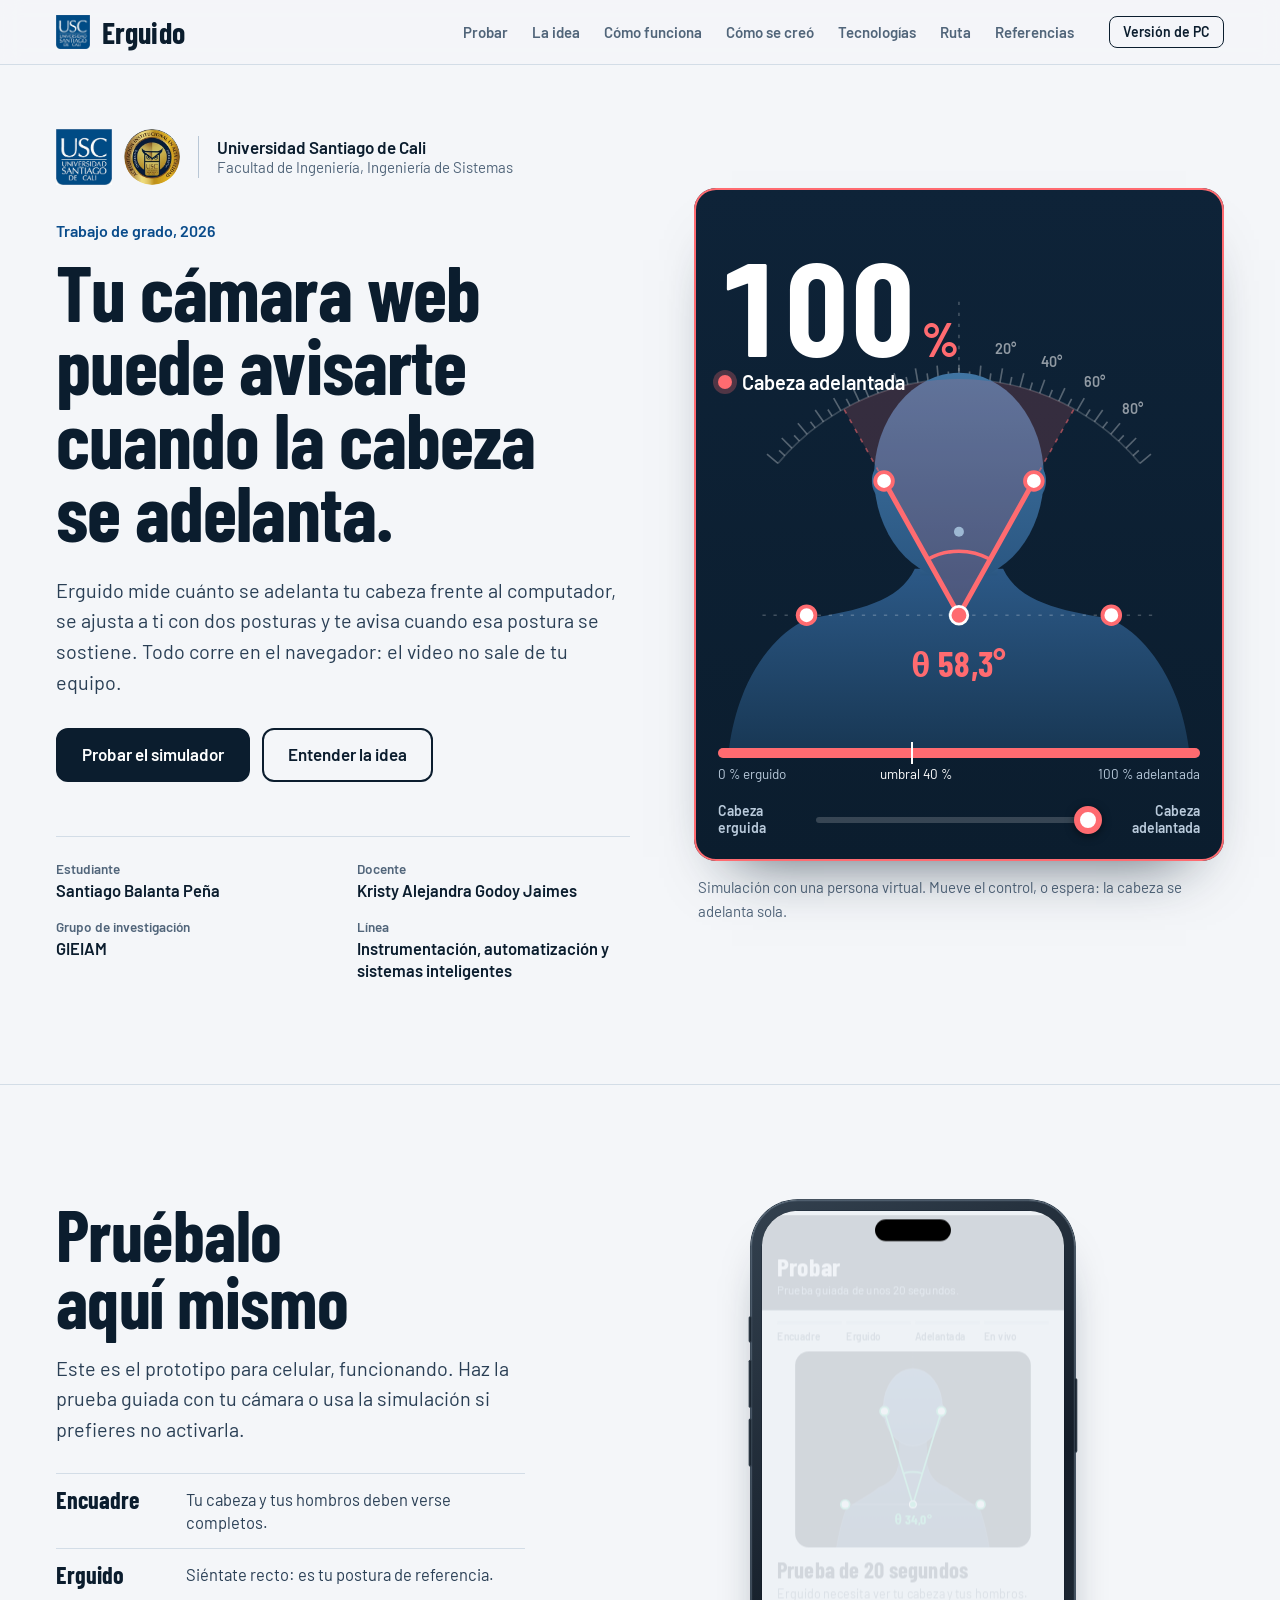
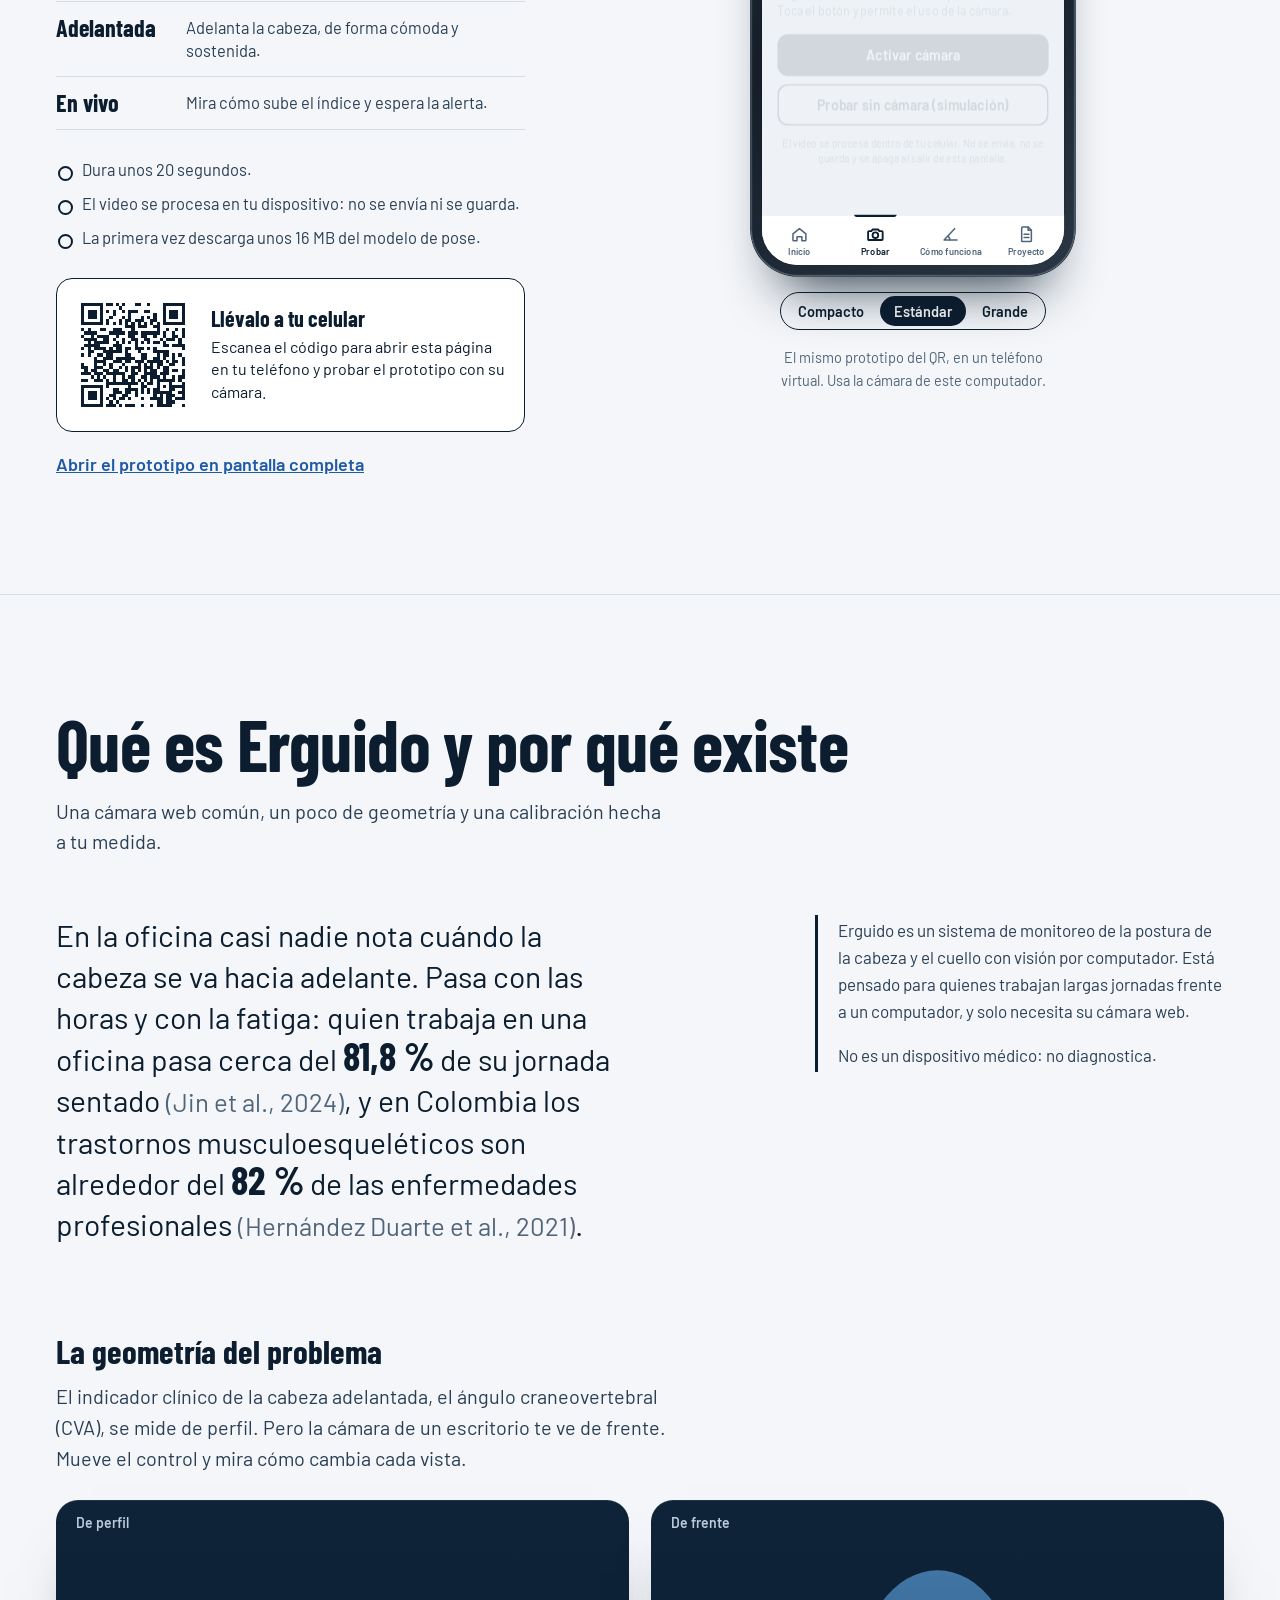
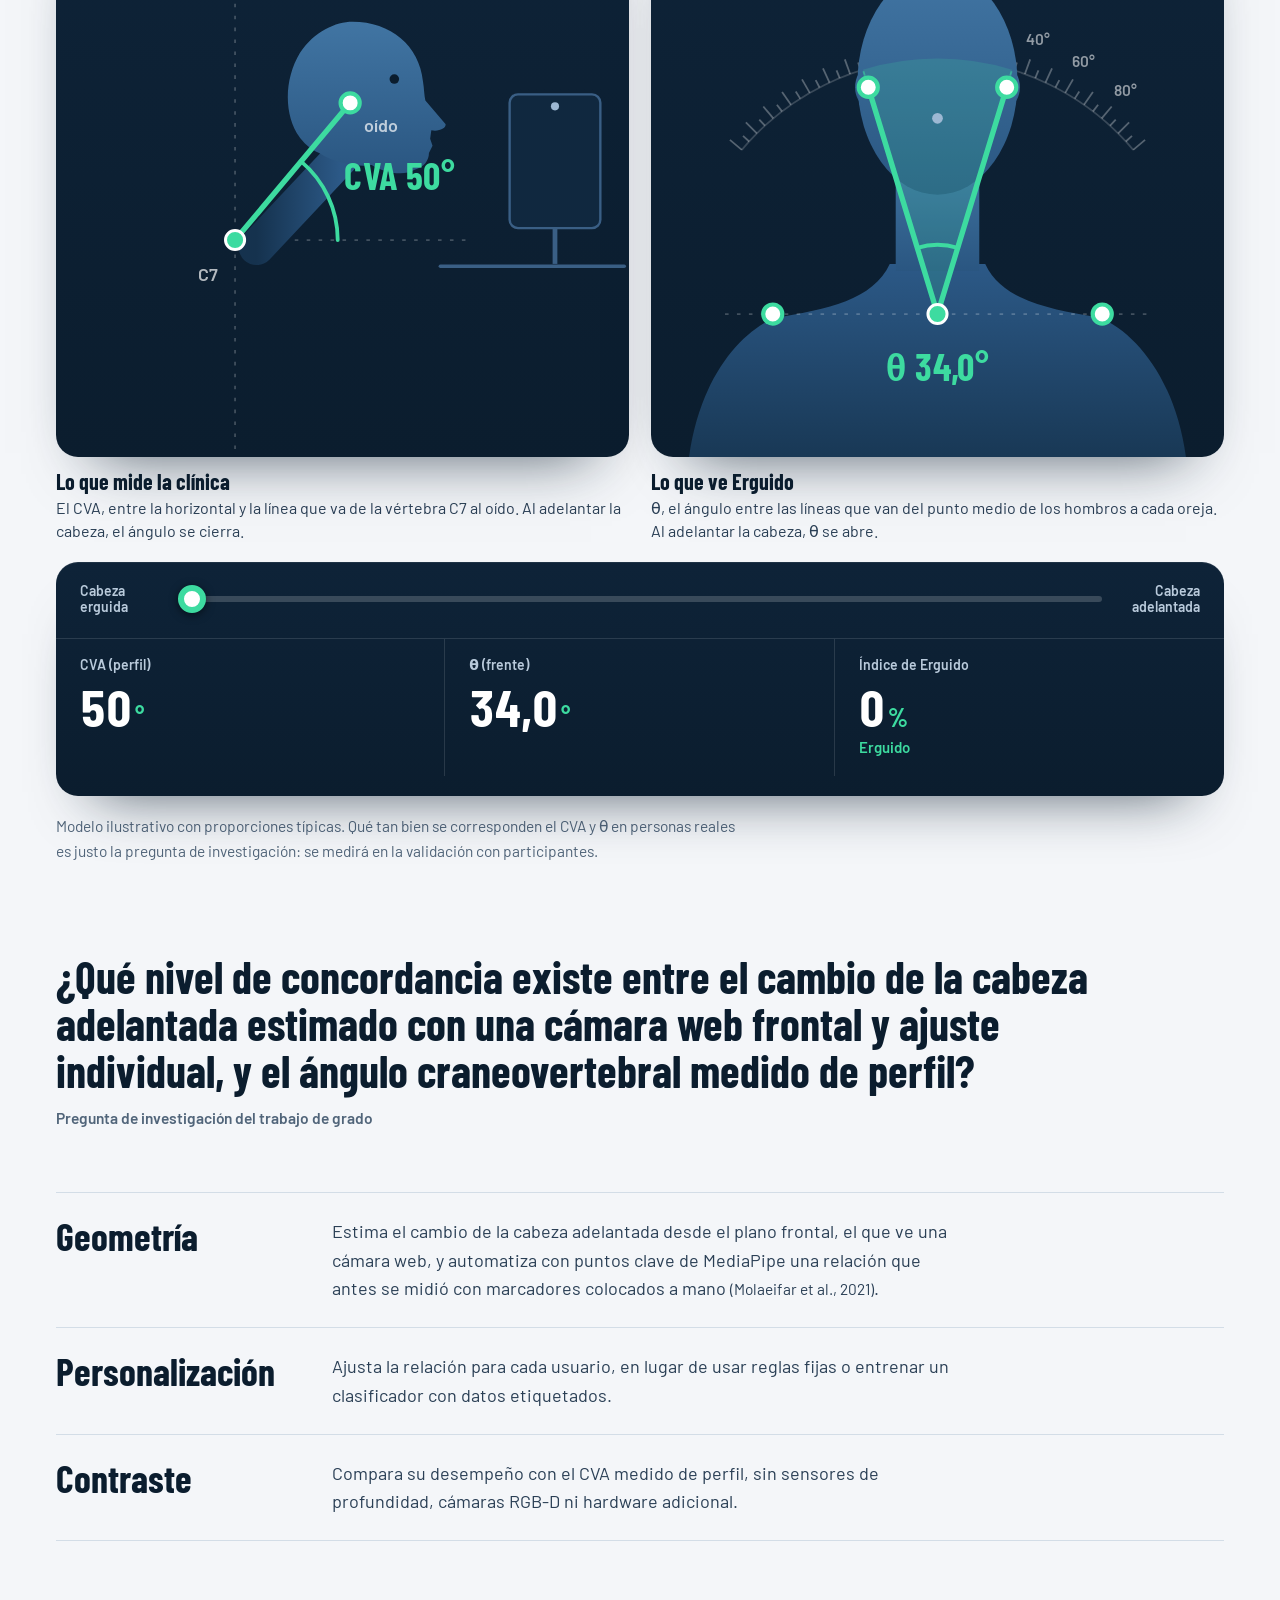
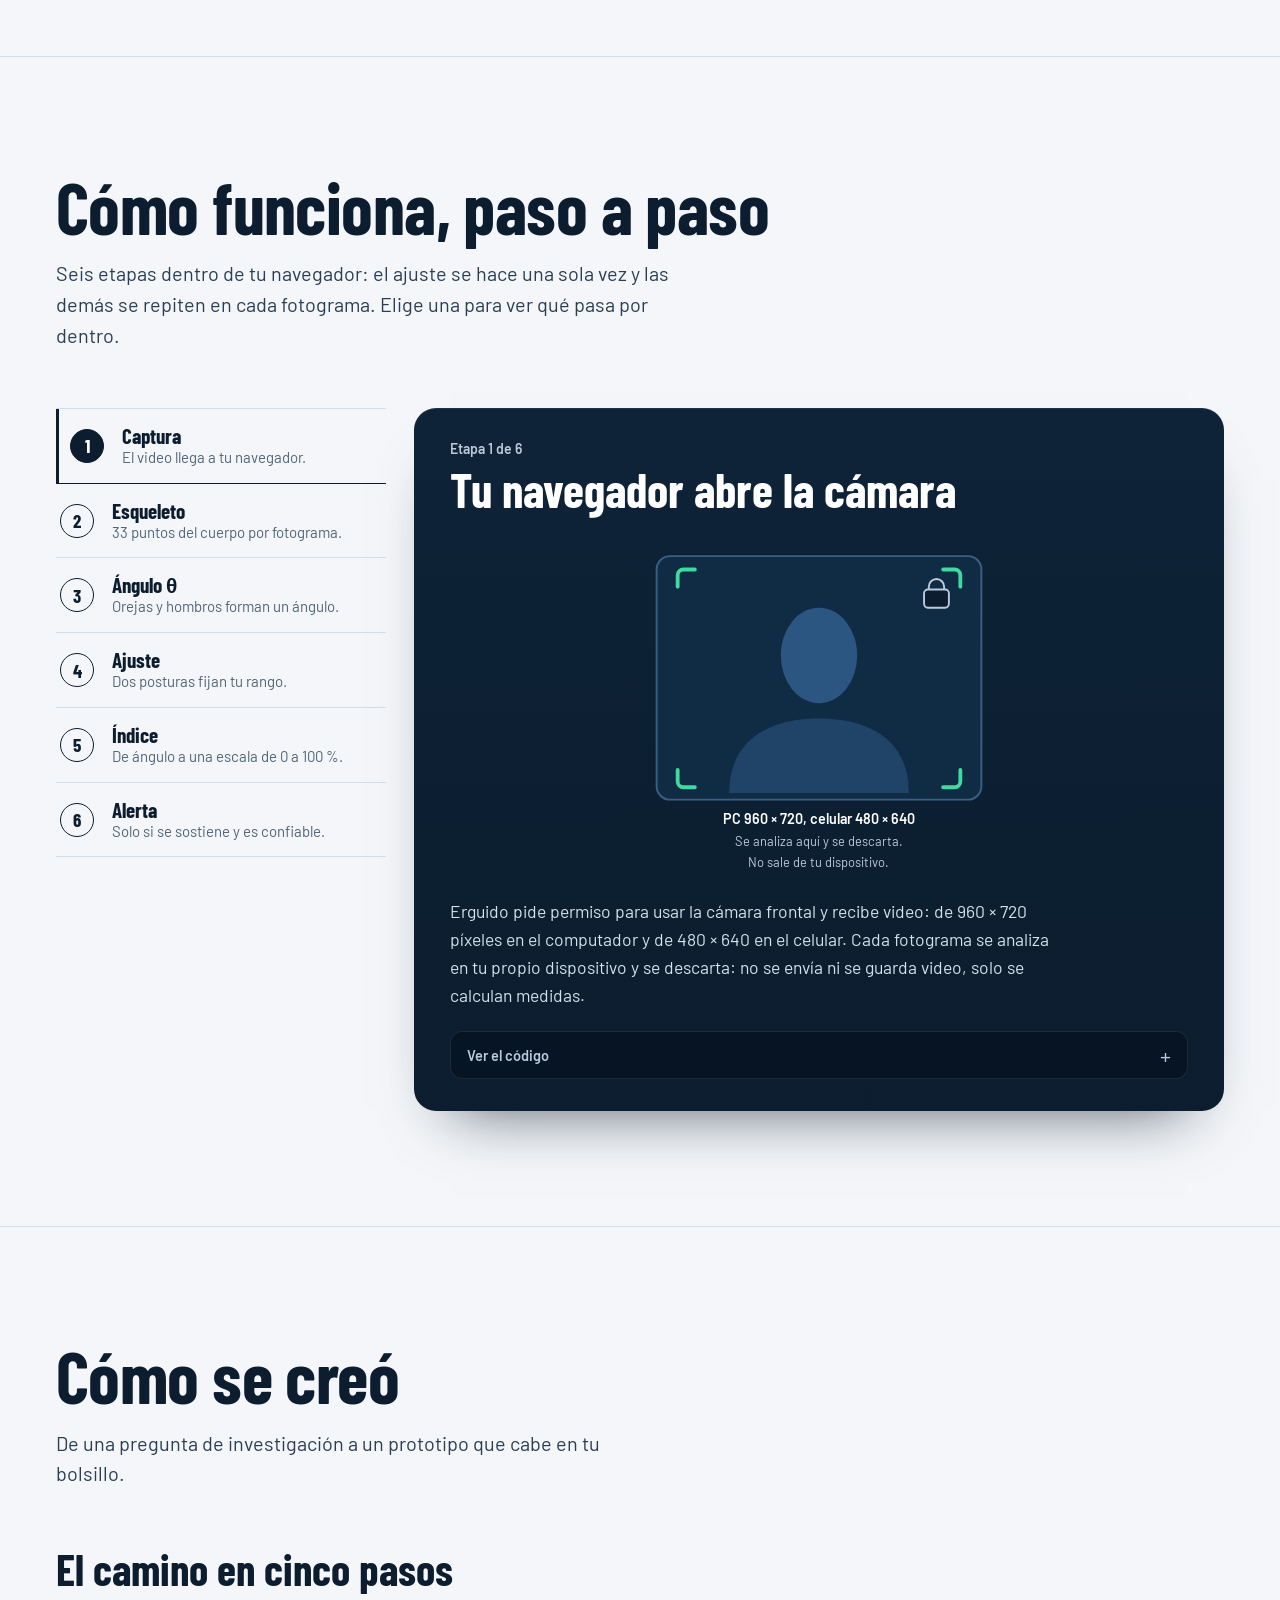
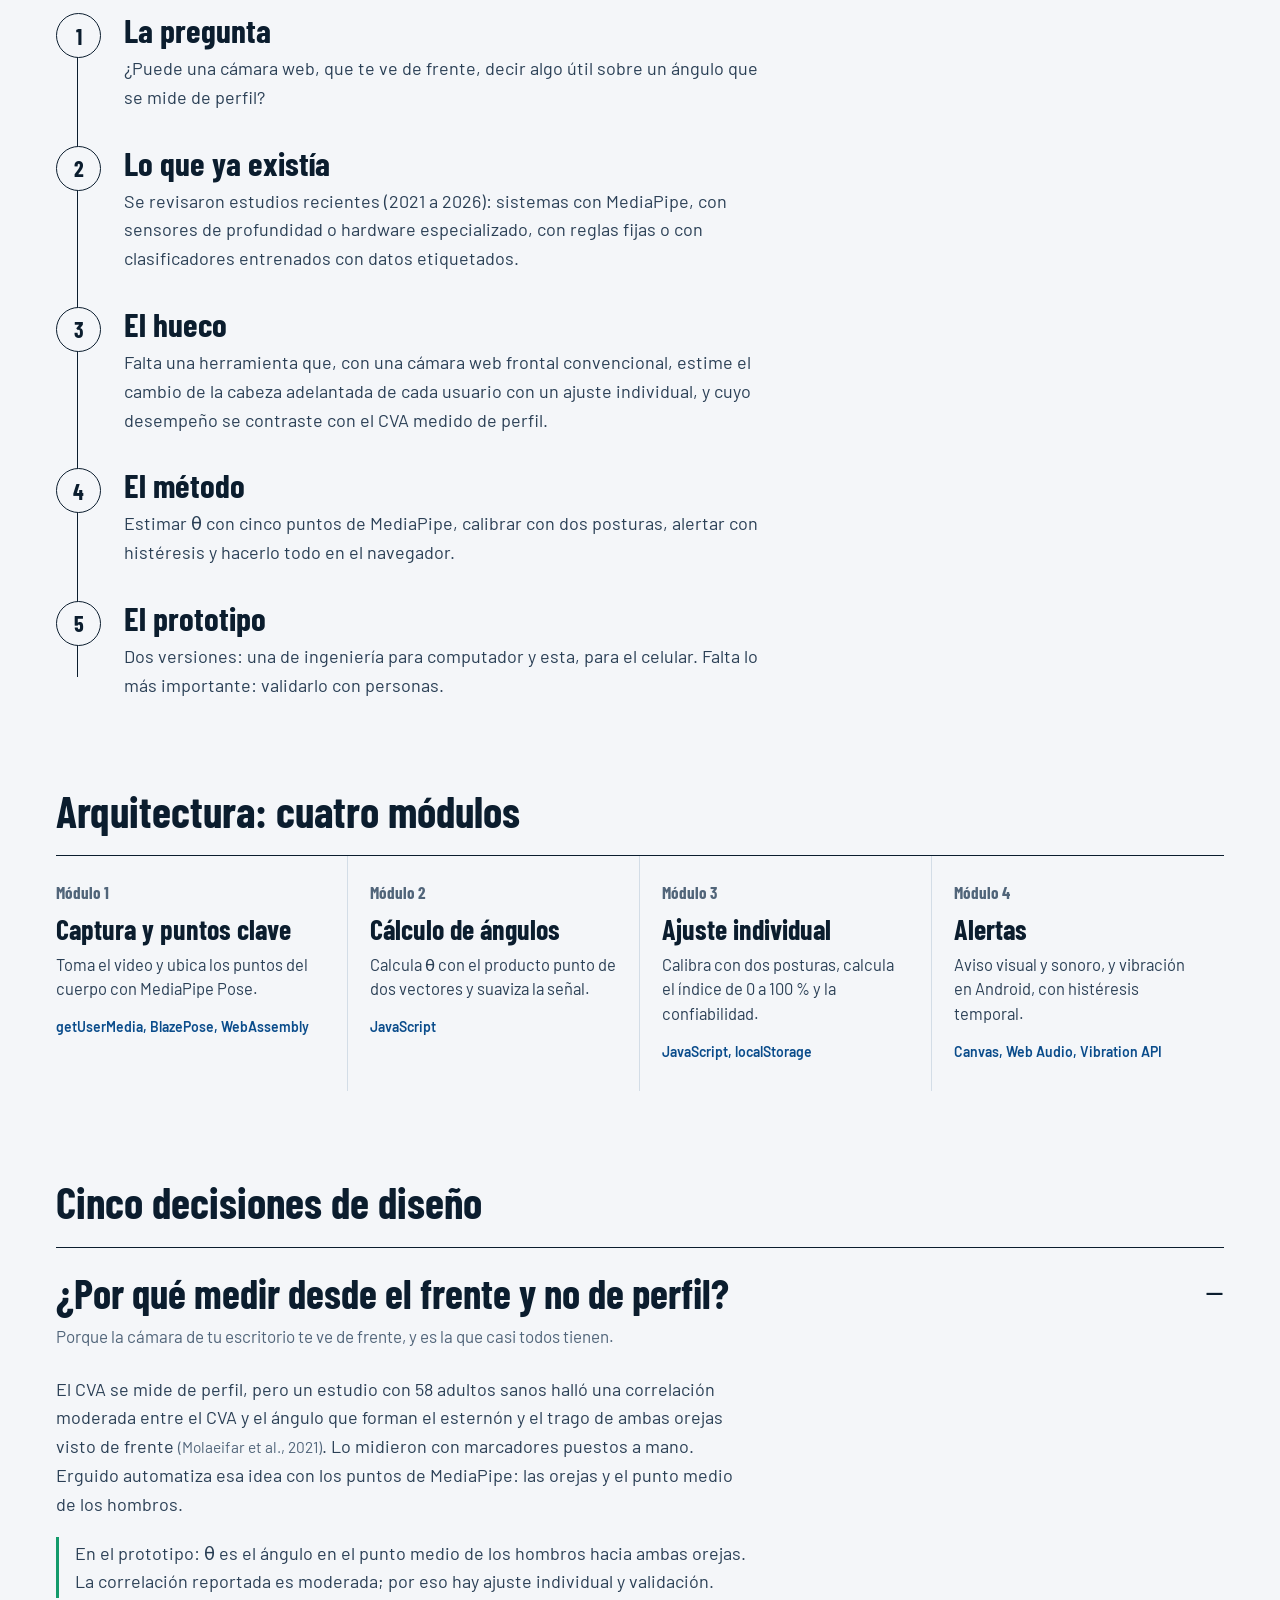
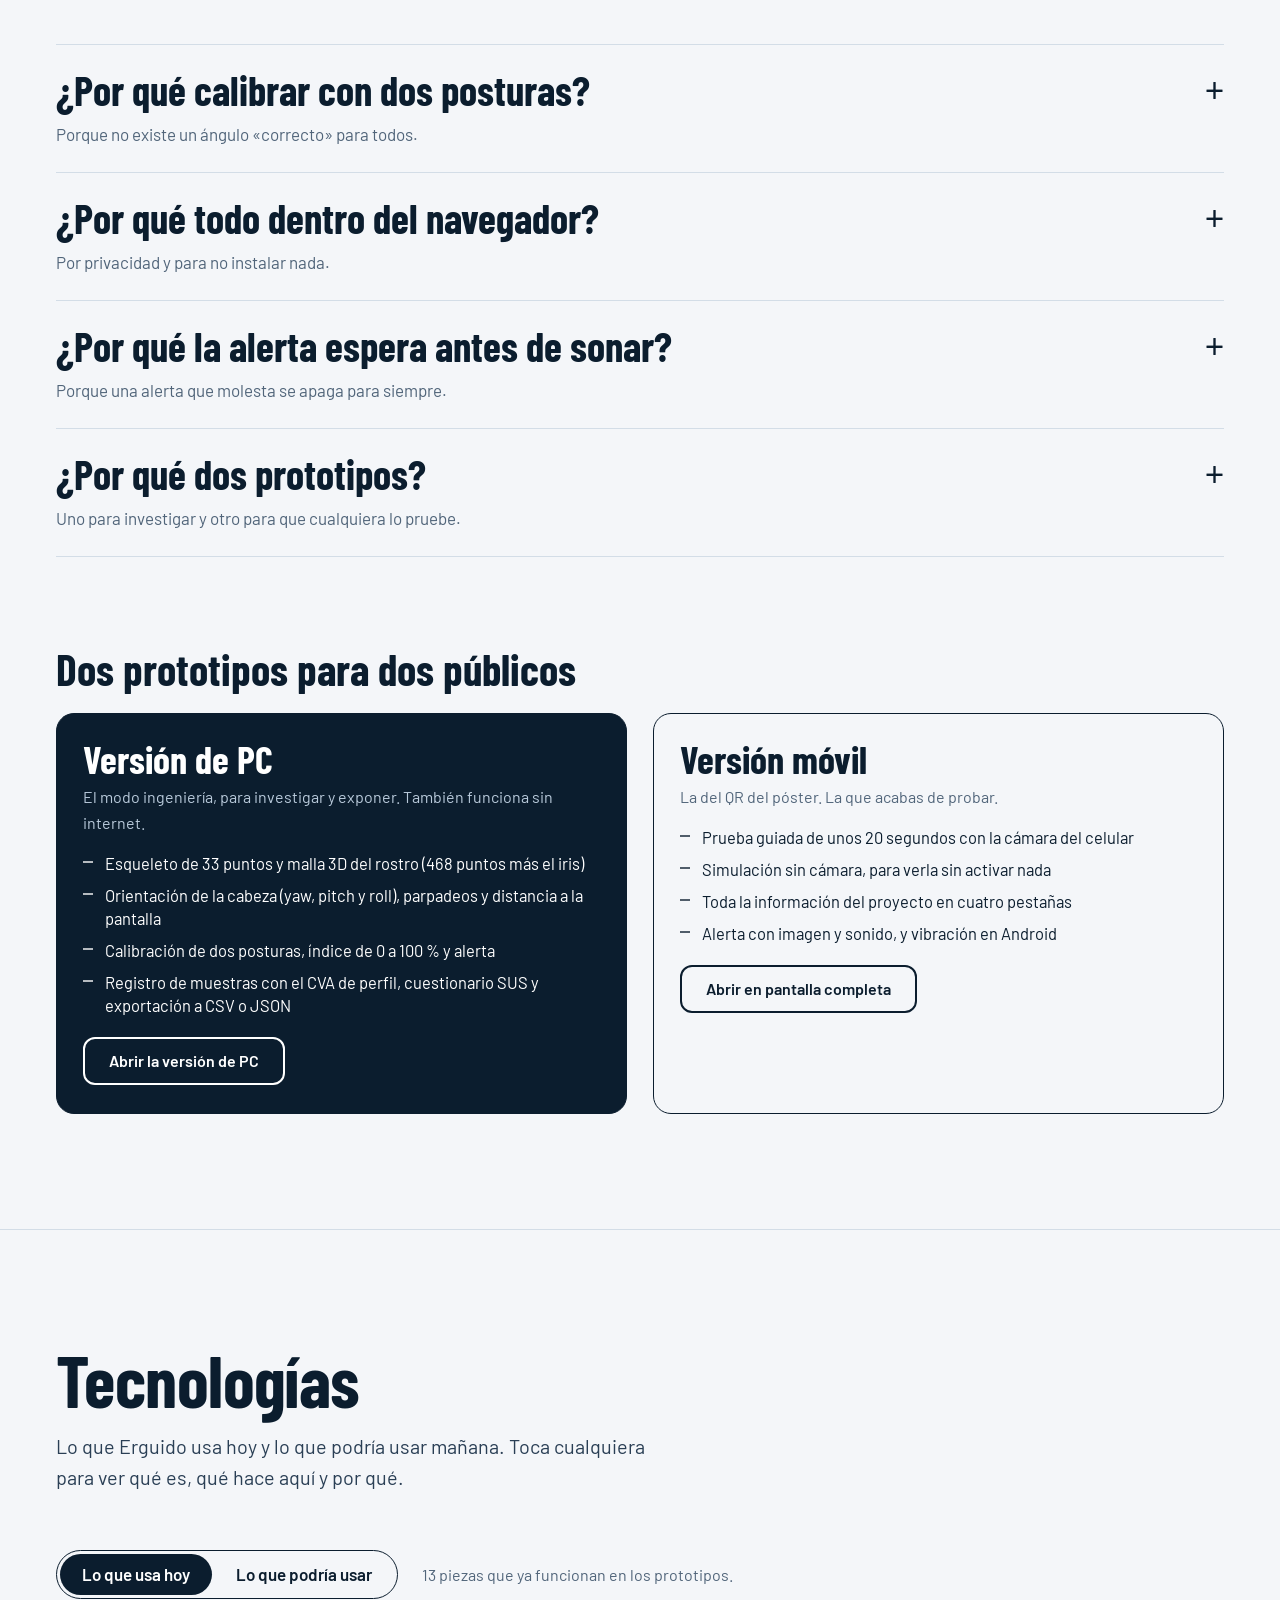
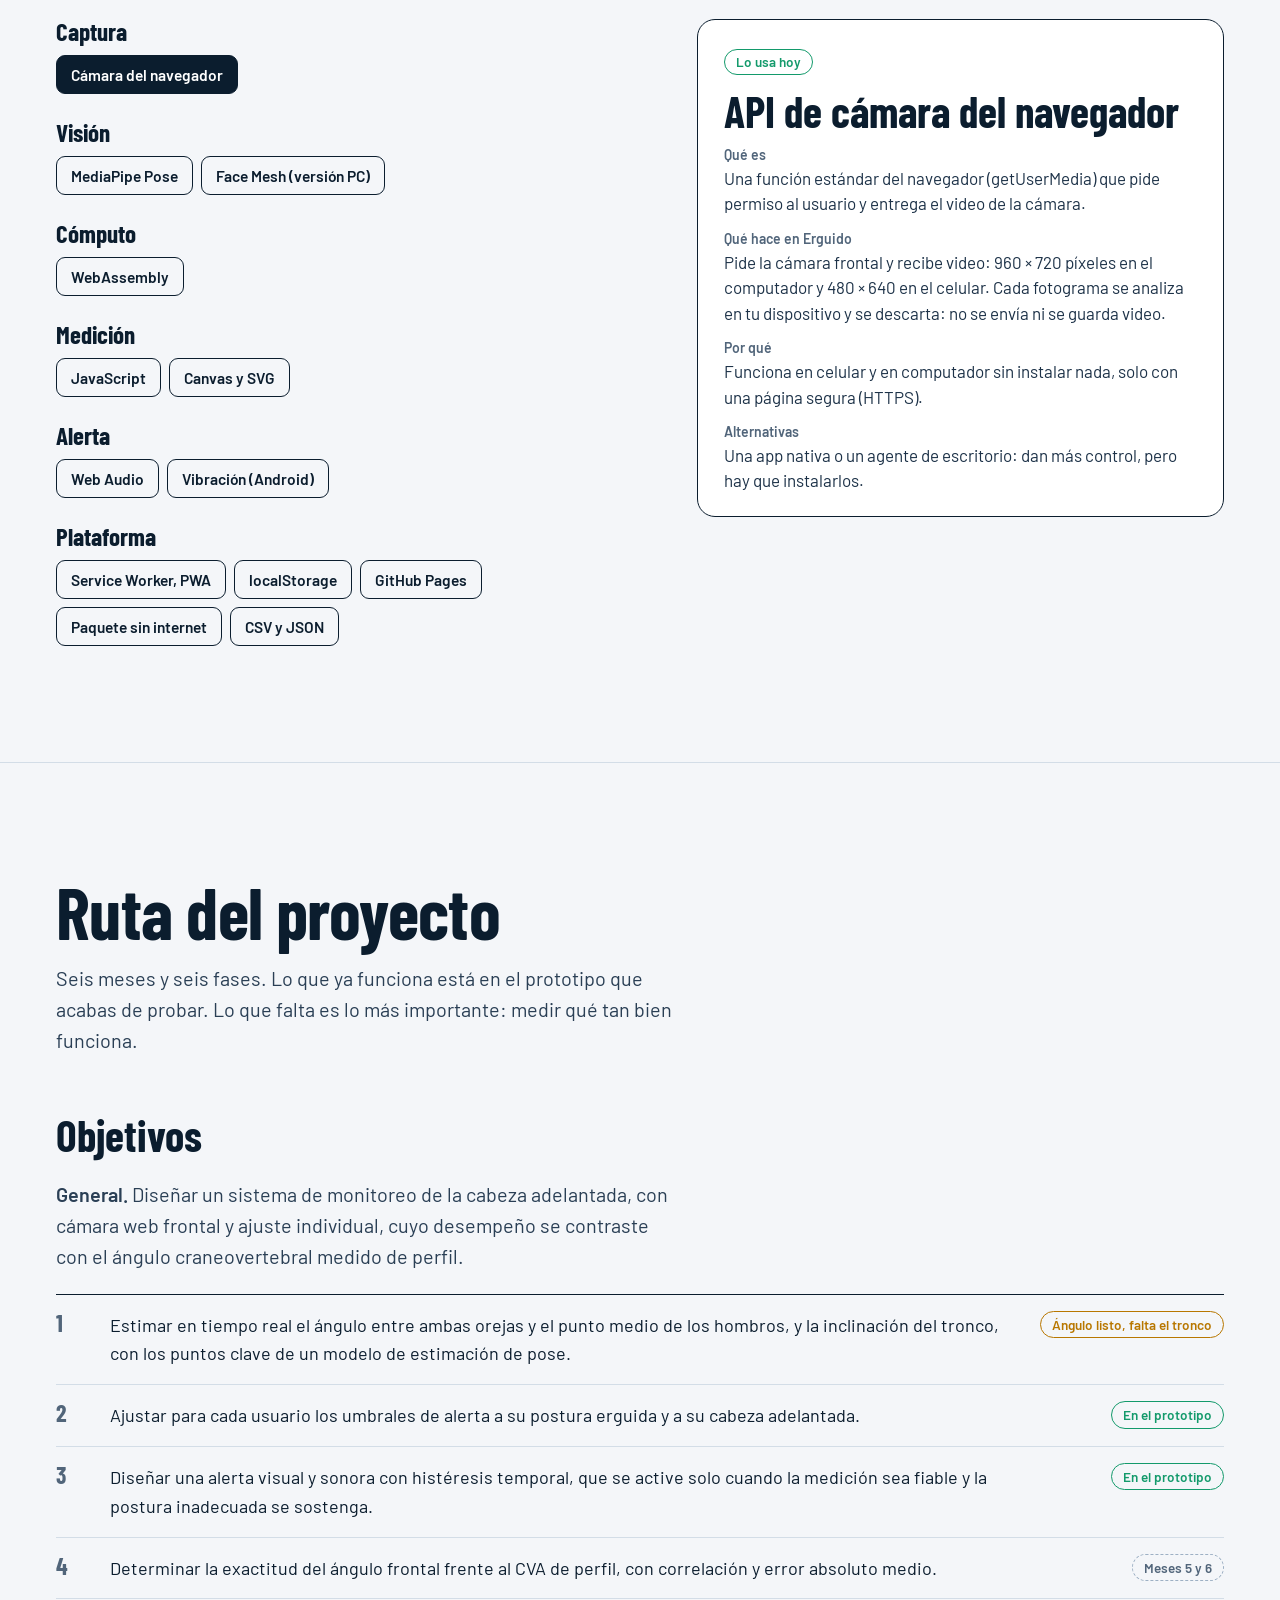
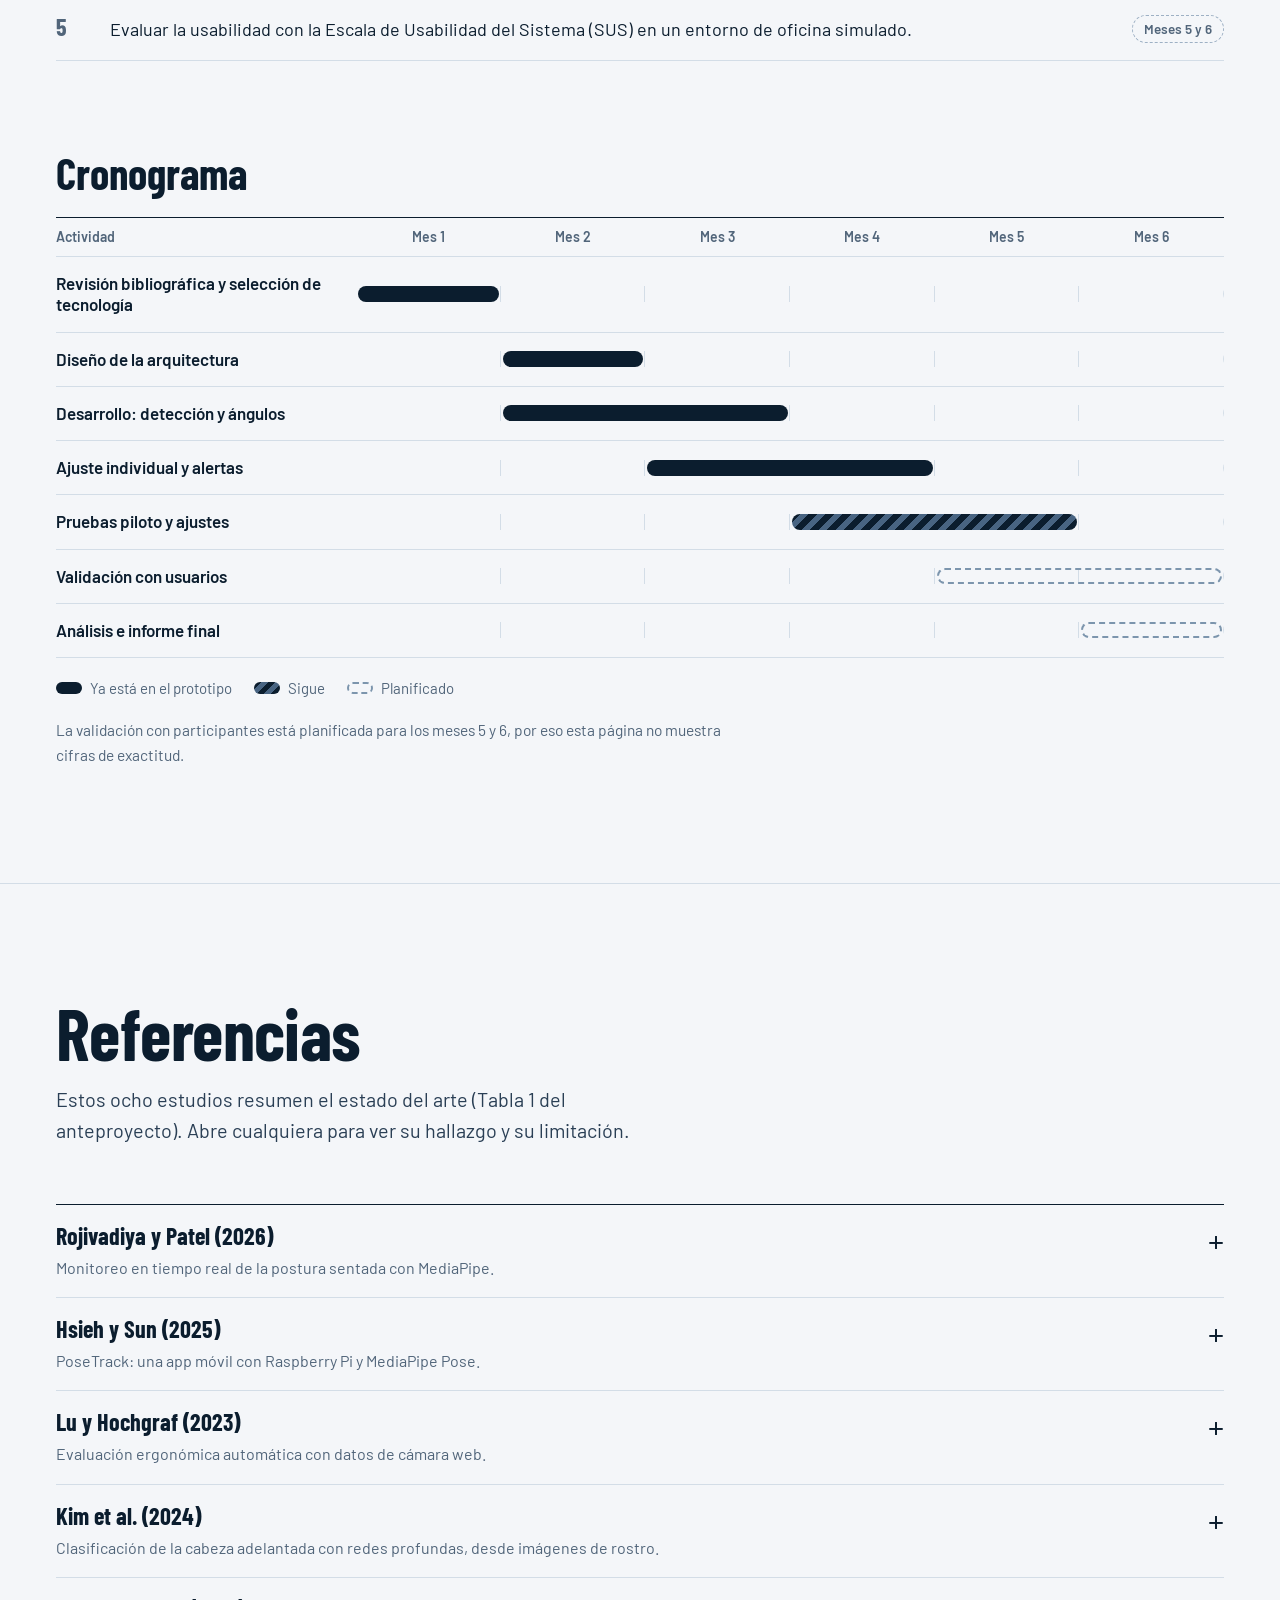
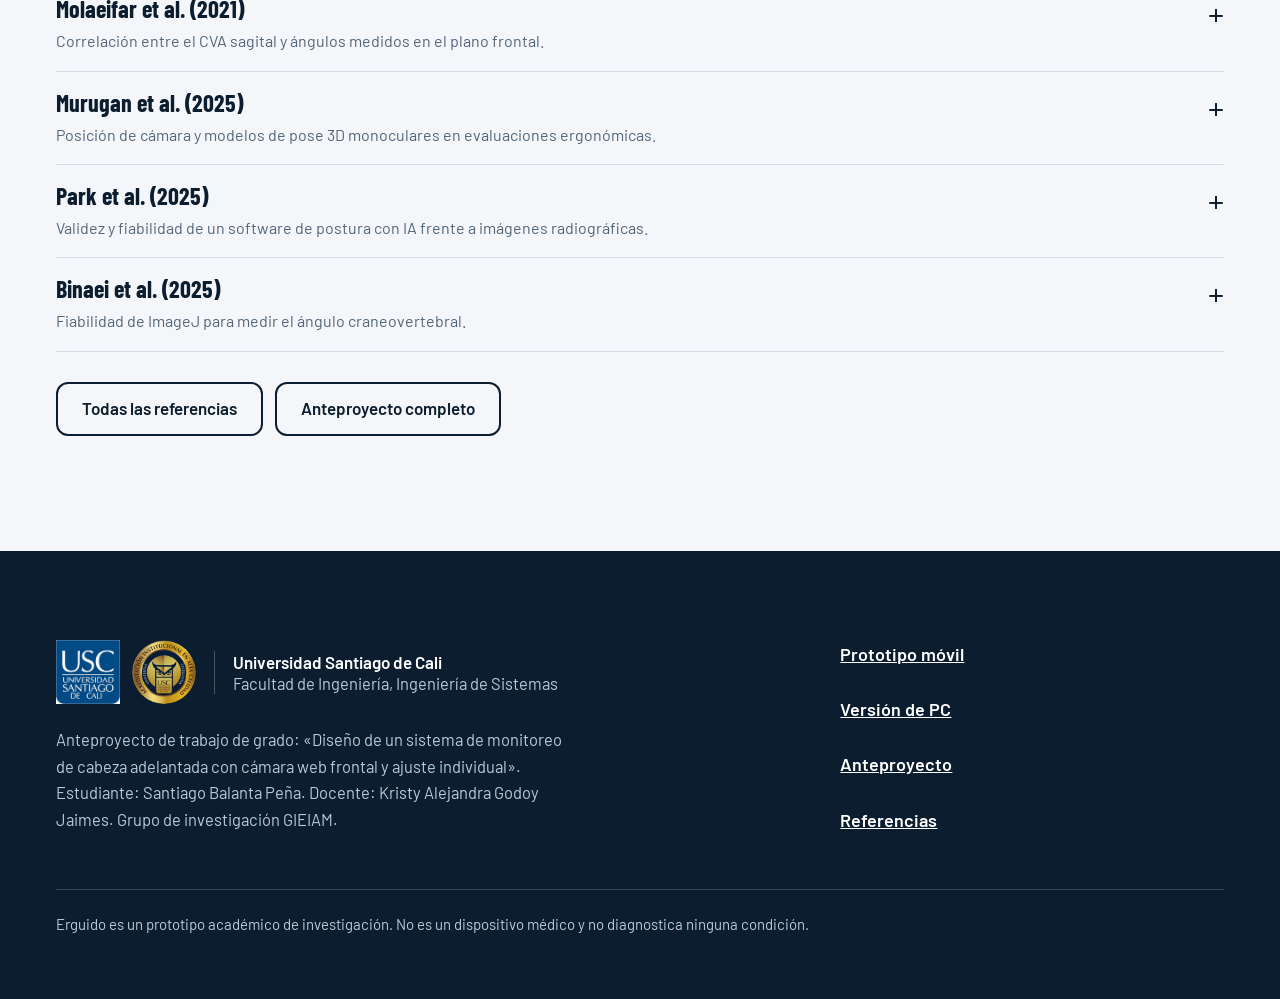
==== commit 2c16c29d: "Nueva portada: página del proyecto Erguido con simulador móvil; prototipo móvil en movil.html La por" ====
--- a/index.html
+++ b/index.html
@@ -3,310 +3,426 @@
 <head>
 <meta charset="utf-8">
 <meta name="viewport" content="width=device-width,initial-scale=1,viewport-fit=cover">
-<title>Erguido: monitor de postura con la cámara</title>
-<meta name="description" content="Erguido avisa cuando tu cabeza se adelanta. Prueba el prototipo con la cámara de tu celular y consulta el proyecto de la Universidad Santiago de Cali.">
+<title>Erguido: monitor de postura con la cámara web</title>
+<meta name="description" content="Erguido mide cuánto se adelanta tu cabeza frente al computador y te avisa. Explora cómo se creó, qué tecnologías usa y prueba el simulador. Trabajo de grado, Universidad Santiago de Cali.">
 <meta name="theme-color" content="#0B1D2E">
 <meta name="color-scheme" content="light">
-<link rel="manifest" href="manifest.webmanifest">
+<link rel="canonical" href="https://balantta22-droid.github.io/erguido/">
 <link rel="icon" href="icon-192.png">
 <link rel="apple-touch-icon" href="icon-192.png">
-<meta property="og:title" content="Erguido: monitor de postura con la cámara">
-<meta property="og:description" content="Prueba en 20 segundos si tu cabeza se adelanta. Prototipo de trabajo de grado, Universidad Santiago de Cali.">
+<meta property="og:title" content="Erguido: monitor de postura con la cámara web">
+<meta property="og:description" content="Explora el proyecto y prueba el simulador. Trabajo de grado de Ingeniería de Sistemas, Universidad Santiago de Cali.">
 <meta property="og:type" content="website">
-<meta name="mobile-web-app-capable" content="yes">
-<meta name="apple-mobile-web-app-capable" content="yes">
-<style>@font-face{font-family:"Barlow Condensed";font-weight:700;font-style:normal;font-display:swap;src:url([data-uri]) format("woff2")}@font-face{font-family:"Barlow";font-weight:400;font-style:normal;font-display:swap;src:url([data-uri]) format("woff2")}@font-face{font-family:"Barlow";font-weight:600;font-style:normal;font-display:swap;src:url([data-uri]) format("woff2")}:root{--navy:#0B1D2E;--navy-2:#12304A;--navy-3:#1B4064;--ink:#10222F;--muted:#51657A;--paper:#EEF2F6;--surface:#fff;--rule:#D3DDE7;--blue:#1F5AA6;--on-navy:#A9BDD0;--ok:#139A6B;--warn:#C98300;--bad:#D6393F;--ok-n:#3DDBA0;--warn-n:#FFC247;--bad-n:#FF6B70;--off-n:#8DA2B6;--nav:64px}*{box-sizing:border-box;-webkit-tap-highlight-color:transparent}html{-webkit-text-size-adjust:100%}body{margin:0;background:#07131f;color:var(--ink);font:400 16.5px/1.5 Barlow,system-ui,-apple-system,Segoe UI,Roboto,sans-serif;-webkit-font-smoothing:antialiased;text-rendering:optimizeLegibility}h1,h2,h3,.disp{font-family:Barlow Condensed,Arial Narrow,sans-serif;font-weight:700;margin:0;text-wrap:balance}p{margin:0}a{color:var(--blue)}img,svg{display:block}button{font:inherit;color:inherit}:focus-visible{outline:3px solid #6FA8FF;outline-offset:2px;border-radius:6px}[hidden]{display:none!important}.app{max-width:520px;margin:0 auto;min-height:100vh;min-height:100svh;background:var(--paper);position:relative}.screen{animation:in .22s ease-out both;padding-bottom:calc(var(--nav) + env(safe-area-inset-bottom))}@keyframes in{0%{opacity:0;transform:translateY(6px)}to{opacity:1;transform:none}}.pad{padding:0 20px}.nav{position:fixed;left:50%;bottom:0;transform:translate(-50%);width:min(100%,520px);z-index:20;background:#fff;border-top:1px solid var(--rule);display:grid;grid-template-columns:repeat(4,1fr);padding-bottom:env(safe-area-inset-bottom)}.nav a{height:var(--nav);display:flex;flex-direction:column;align-items:center;justify-content:center;gap:3px;text-decoration:none;color:var(--muted);font:600 12px/1 Barlow,system-ui,sans-serif;white-space:nowrap;position:relative}.nav svg{width:25px;height:25px;fill:none;stroke:currentColor;stroke-width:1.9;stroke-linecap:round;stroke-linejoin:round}.nav a[aria-current=page]{color:var(--navy)}.nav a[aria-current=page]:before{content:"";position:absolute;top:-1px;left:22%;right:22%;height:3px;border-radius:0 0 3px 3px;background:var(--navy)}.nav a[aria-current=page] svg{stroke-width:2.3}.bar{background:var(--navy);color:#fff;padding:calc(16px + env(safe-area-inset-top)) 20px 16px}.bar h1{font-size:33px;line-height:1}.bar p{margin-top:4px;color:var(--on-navy);font-size:15px;line-height:1.3}.hero{background:var(--navy);color:#fff;padding:calc(12px + env(safe-area-inset-top)) 20px 18px;position:relative;overflow:hidden}.topline{display:flex;align-items:center;justify-content:space-between;margin-bottom:12px}.brand{display:flex;align-items:center;gap:10px;font:700 25px/1 Barlow Condensed,sans-serif;letter-spacing:.01em}.brand img{width:30px;height:30px;border-radius:7px}.chip{font:600 12.5px/1 Barlow,sans-serif;color:var(--on-navy);border:1px solid rgba(169,189,208,.4);padding:6px 10px;border-radius:99px}.hero h1{font-size:clamp(38px,10.6vw,50px);line-height:.95;letter-spacing:-.003em;max-width:11em}.lead{margin-top:16px;color:var(--on-navy);font-size:16.5px;line-height:1.42;max-width:30em}.stage{position:relative;margin:10px 0 14px;--c:var(--ok-n)}.stage[data-st=atencion]{--c:var(--warn-n)}.stage[data-st=alerta]{--c:var(--bad-n)}.stage[data-st=off]{--c:var(--off-n)}.fig{width:100%;height:auto;overflow:hidden}.stage .fig{height:clamp(200px,min(66vw,32svh),296px)}.fig .grid line{stroke:#a9bdd024;stroke-width:1;stroke-dasharray:3 7}.fig .plumb{stroke:#a9bdd057;stroke-width:1.2;stroke-dasharray:2 6}.fig .body{fill:url(#gBody);stroke:#a9bdd038;stroke-width:1.4}.fig .neck{fill:#1a3c5c}.fig .head{fill:url(#gHead);stroke:#a9bdd04d;stroke-width:1.4}.fig .ghost{fill:none;stroke:#a9bdd061;stroke-width:1.4;stroke-dasharray:5 6;transition:opacity .2s}.fig .ear{fill:#2b5580;stroke:#a9bdd04d;stroke-width:1.2}.fig .shl{stroke:#a9bdd073;stroke-width:1.4}.fig .vec{stroke:var(--c);stroke-width:3.4;stroke-linecap:round;transition:stroke .25s}.fig .arc{fill:none;stroke:var(--c);stroke-width:3;stroke-linecap:round;transition:stroke .25s}.fig .th{fill:var(--c);font:700 28px Barlow Condensed,sans-serif;text-anchor:middle;transition:fill .25s}.fig .pt{fill:#fff;stroke:var(--c);stroke-width:3.4;transition:stroke .25s}.fig .mid{fill:var(--c);stroke:#fff;stroke-width:2.2;transition:fill .25s}.fig .pulse{fill:none;stroke:var(--c);stroke-width:2.4;opacity:0;transform-box:fill-box;transform-origin:center}.stage[data-st=alerta] .pulse{animation:pulse 1.1s ease-out infinite}@keyframes pulse{0%{opacity:.9;transform:scale(.7)}to{opacity:0;transform:scale(2.3)}}.read{position:absolute;left:0;top:0;max-width:42%}.simchip{position:absolute;right:0;top:0;font:600 12px/1 Barlow,sans-serif;color:var(--on-navy);border:1px solid rgba(169,189,208,.35);padding:5px 9px;border-radius:99px}.num{font:700 clamp(64px,20vw,88px)/.8 "Barlow Condensed",sans-serif;font-variant-numeric:tabular-nums;color:#fff;letter-spacing:-.01em;display:flex;align-items:flex-start}.num small{font-size:.42em;line-height:1.1;margin:.02em 0 0 .06em;color:var(--c);transition:color .25s}.lab{display:flex;align-items:center;gap:8px;margin-top:10px;font:600 17px/1.1 Barlow,sans-serif;color:#fff}.dot{flex:none;width:11px;height:11px;border-radius:50%;background:var(--c);box-shadow:0 0 0 4px color-mix(in srgb,var(--c) 28%,transparent);transition:background .25s}.gbar{position:relative;height:10px;border-radius:6px;background:#a9bdd033;margin:8px 0 0}.gbar i{position:absolute;left:0;top:0;bottom:0;border-radius:6px;background:var(--c);width:0;transition:background .25s}.gbar u{position:absolute;left:40%;top:-5px;bottom:-5px;width:2px;background:#fff;text-decoration:none;border-radius:2px}.gbar-l{position:relative;display:flex;justify-content:space-between;margin:7px 0 0;font:500 13px/1 Barlow,sans-serif;color:var(--on-navy)}.gbar-l .t{position:absolute;left:40%;transform:translate(-50%);color:#fff;font-weight:600}.btn{display:inline-flex;align-items:center;justify-content:center;gap:10px;min-height:54px;padding:0 24px;border-radius:14px;border:0;font:600 18px/1 Barlow,sans-serif;text-decoration:none;cursor:pointer;touch-action:manipulation}.btn svg{width:23px;height:23px;fill:none;stroke:currentColor;stroke-width:2;stroke-linecap:round;stroke-linejoin:round;flex:none}.btn.p{background:#fff;color:var(--navy)}.btn.d{background:var(--navy);color:#fff}.btn.g{background:transparent;color:var(--navy);box-shadow:inset 0 0 0 2px var(--navy)}.btn.gn{background:transparent;color:#fff;box-shadow:inset 0 0 0 2px #ffffff80}.btn.w{width:100%}.btn:active{transform:scale(.985)}.btn[disabled]{opacity:.5}.micro{margin-top:8px;text-align:center;font-size:14px;color:var(--on-navy)}.link{display:block;margin-top:8px;text-align:center;color:#fff;font-weight:600;padding:12px;text-underline-offset:4px}.sec{padding:30px 0 4px}.sec+.sec{border-top:1px solid var(--rule);margin-top:26px}.sec h2{font-size:31px;line-height:1.02;color:var(--navy);margin-bottom:12px}.sec h3{font-size:22px;line-height:1.1;color:var(--navy);margin:20px 0 6px}.sec p+p{margin-top:10px}.sec p{max-width:38em}.muted{color:var(--muted)}.small{font-size:14.5px;line-height:1.45}.feat{list-style:none;margin:16px 0 0;padding:0}.feat li{display:grid;grid-template-columns:44px 1fr;gap:12px;padding:14px 0;border-top:1px solid var(--rule)}.feat li:first-child{border-top:0;padding-top:4px}.feat svg{width:44px;height:44px;padding:10px;border-radius:12px;background:var(--navy);stroke:#fff;fill:none;stroke-width:1.8;stroke-linecap:round;stroke-linejoin:round}.feat b{display:block;font:700 21px/1.1 Barlow Condensed,sans-serif;color:var(--navy)}.feat span{display:block;margin-top:2px;color:var(--muted);font-size:15.5px;line-height:1.4}.stat{display:grid;grid-template-columns:132px 1fr;gap:16px;align-items:baseline;padding:16px 0;border-top:1px solid var(--rule)}.stat:first-of-type{border-top:0}.stat b{font:700 54px/.9 Barlow Condensed,sans-serif;color:var(--navy);letter-spacing:-.01em;white-space:nowrap}.stat span{font-size:16px;line-height:1.4}.stat em{display:block;font-style:normal;color:var(--muted);font-size:13.5px;margin-top:3px}.who{display:grid;grid-template-columns:auto 1fr;gap:6px 14px;margin:6px 0 0;font-size:16px}.who dt{color:var(--muted)}.who dd{margin:0;font-weight:600;color:var(--ink)}.screen{--bt:calc(var(--nav) + env(safe-area-inset-bottom))}.foot{margin:34px -20px calc(-1*var(--bt));padding:22px 20px calc(26px + var(--bt));background:var(--navy);color:var(--on-navy);font-size:14px;line-height:1.5}.foot b{display:block;color:#fff;font:700 20px/1.1 Barlow Condensed,sans-serif;margin-bottom:4px}.foot a{color:#fff}.note{background:#fff;border-left:4px solid var(--blue);padding:12px 14px;border-radius:0 10px 10px 0;font-size:15.5px;line-height:1.45;margin-top:14px}.note.warn{border-left-color:var(--warn)}.sec.accs{border-top:0;margin-top:8px;padding-top:6px}.lab-fig{background:var(--navy);margin:-1px -20px 0;padding:10px 20px 16px;color:#fff;--c:var(--ok-n)}.lab-fig[data-st=atencion]{--c:var(--warn-n)}.lab-fig[data-st=alerta]{--c:var(--bad-n)}.lab-fig .fig{height:clamp(220px,min(66vw,38svh),300px)}.lab-fig .gbar{margin:10px 0 0}.lab-fig .gbar-l{margin-top:7px}.lab-row{display:flex;justify-content:space-between;align-items:baseline;gap:10px;margin-top:10px}.lab-row .big{font:700 40px/1 Barlow Condensed,sans-serif;font-variant-numeric:tabular-nums}.lab-row .big small{font-size:.55em;color:var(--on-navy);margin-left:4px;font-weight:600}.lab-row .st{display:flex;align-items:center;gap:8px;font:600 16px/1 Barlow,sans-serif}.range{margin-top:16px}.range label{display:flex;justify-content:space-between;font:600 14.5px/1 Barlow,sans-serif;color:var(--on-navy);margin-bottom:8px}input[type=range]{-webkit-appearance:none;appearance:none;width:100%;height:36px;background:transparent;margin:0;touch-action:pan-y}input[type=range]::-webkit-slider-runnable-track{height:8px;border-radius:6px;background:#a9bdd047}input[type=range]::-moz-range-track{height:8px;border-radius:6px;background:#a9bdd047}input[type=range]::-webkit-slider-thumb{-webkit-appearance:none;width:30px;height:30px;border-radius:50%;background:#fff;border:0;margin-top:-11px;box-shadow:0 2px 8px #0006}input[type=range]::-moz-range-thumb{width:30px;height:30px;border-radius:50%;background:#fff;border:0;box-shadow:0 2px 8px #0006}.steps5{list-style:none;margin:8px 0 0;padding:0;position:relative}.steps5:before{content:"";position:absolute;left:19px;top:22px;bottom:30px;width:2px;background:var(--rule)}.steps5 li{display:grid;grid-template-columns:40px 1fr;gap:14px;padding:12px 0;position:relative}.steps5 .n{width:40px;height:40px;border-radius:50%;background:var(--navy);color:#fff;display:grid;place-items:center;font:700 20px/1 Barlow Condensed,sans-serif;position:relative;z-index:1}.steps5 b{display:block;font:700 22px/1.1 Barlow Condensed,sans-serif;color:var(--navy)}.steps5 span{display:block;color:var(--muted);font-size:15.5px;line-height:1.4;margin-top:2px}.formula{margin-top:10px;background:#fff;border:1px solid var(--rule);border-radius:12px;padding:12px 14px;font:600 17px/1.35 Barlow,sans-serif;color:var(--navy)}.formula small{display:block;font-weight:400;color:var(--muted);font-size:14px;margin-top:4px}.chart{width:100%;height:auto;margin-top:12px;background:#fff;border:1px solid var(--rule);border-radius:12px}.chart text{font:600 12px Barlow,sans-serif;fill:#51657a}.rel{display:grid;grid-template-columns:repeat(3,1fr);gap:8px;margin-top:12px}.rel div{background:#fff;border:1px solid var(--rule);border-radius:12px;padding:10px 10px 11px;font-size:13.5px;line-height:1.3;color:var(--muted)}.rel b{display:flex;align-items:center;gap:7px;font:700 20px/1 Barlow Condensed,sans-serif;color:var(--navy);margin-bottom:5px}.rel i{width:10px;height:10px;border-radius:50%}.steps{list-style:none;margin:14px 0 12px;padding:0;display:grid;grid-template-columns:repeat(4,1fr);gap:6px}.steps li{font:600 13px/1.1 Barlow,sans-serif;color:var(--muted);padding-top:9px;border-top:4px solid var(--rule);transition:border-color .2s,color .2s}.steps li.on{color:var(--navy);border-top-color:var(--navy)}.steps li.done{color:var(--navy);border-top-color:var(--ok)}.cam{--camh:30svh;position:relative;margin:0 auto;width:min(100%,calc(var(--camh)*var(--ar,1.3333)));aspect-ratio:var(--ar,1.3333);background:#0a1826;border-radius:18px;overflow:hidden;--c:var(--ok-n)}.cam[data-run=frame],.cam[data-run=cal],.cam[data-run=live]{--camh:46svh}.cam[data-st=atencion]{--c:var(--warn-n)}.cam[data-st=alerta]{--c:var(--bad-n)}.cam[data-st=off]{--c:var(--off-n)}.cam>video,.cam>canvas,.cam>.fig,.cam>.guide{position:absolute;inset:0;width:100%;height:100%}.cam>video,.cam>canvas{transform:scaleX(-1);opacity:0}.cam.has-video>video,.cam.has-video>canvas{opacity:1}.cam.has-video>.fig{display:none}.cam>video{object-fit:contain;background:#0a1826}.cam>.fig{height:100%}.cam .guide{fill:none;stroke:#ffffffbf;stroke-width:2.4;stroke-dasharray:7 8;opacity:0;transition:stroke .3s,opacity .4s;pointer-events:none}.cam[data-run=frame] .guide{opacity:1}.cam[data-q=ok] .guide{stroke:var(--ok-n);stroke-dasharray:none}.cam .ring{position:absolute;right:10px;top:10px;width:64px;height:64px;display:grid;place-items:center;pointer-events:none}.cam .ring svg{position:absolute;inset:0;width:100%;height:100%;transform:rotate(-90deg)}.cam .ring circle{fill:#07131f99;stroke:#ffffff47;stroke-width:5}.cam .ring circle+circle{fill:none;stroke:#fff;stroke-linecap:round;stroke-dasharray:213.6;stroke-dashoffset:213.6;transition:stroke-dashoffset .15s linear}.cam .ring b{position:relative;font:700 32px/1 Barlow Condensed,sans-serif;color:#fff}.cam .tag{position:absolute;left:10px;bottom:10px;display:flex;align-items:center;gap:7px;background:#07131fb3;color:#fff;border-radius:99px;padding:7px 11px;font:600 13.5px/1 Barlow,sans-serif;backdrop-filter:blur(6px);-webkit-backdrop-filter:blur(6px)}.cam .tag i{width:9px;height:9px;border-radius:50%;background:#fff}.cam[data-run=live] .tag,.cam .hud,.cam .hbar{display:none}.cam[data-run=live] .hud{display:block;position:absolute;left:0;right:0;top:0;padding:8px 12px 34px;background:linear-gradient(#07131fcc,#07131f00);pointer-events:none;text-shadow:0 1px 10px rgba(0,0,0,.45)}.cam .hud .num{font-size:60px}.cam .hud .lab{margin-top:8px;font-size:15.5px}.cam[data-run=live] .hbar{display:block;position:absolute;left:12px;right:12px;bottom:12px;height:10px;border-radius:6px;background:#ffffff4d;box-shadow:0 0 0 1px #07131f40}.hbar i{position:absolute;left:0;top:0;bottom:0;border-radius:6px;background:var(--c);width:0;transition:background .25s}.hbar u{position:absolute;left:40%;top:-5px;bottom:-5px;width:2px;background:#fff;border-radius:2px}.cam .flash{position:absolute;inset:0;border-radius:18px;box-shadow:inset 0 0 0 6px var(--bad-n);opacity:0;pointer-events:none}.cam[data-st=alerta] .flash{animation:fl .9s ease-in-out infinite}@keyframes fl{0%,to{opacity:.15}50%{opacity:1}}.cam .load{position:absolute;inset:0;display:grid;place-content:center;gap:12px;text-align:center;background:#07131fcc;color:#fff;padding:20px}.cam .load b{font:700 24px/1.05 Barlow Condensed,sans-serif}.cam .load p{color:var(--on-navy);font-size:14.5px;line-height:1.35}.prog{height:8px;border-radius:6px;background:#a9bdd047;overflow:hidden;width:min(220px,64vw);margin:0 auto}.prog i{display:block;height:100%;width:0;background:#fff;border-radius:6px;transition:width .2s}#probar:not([data-run=idle]) .bar{display:none}#probar[data-run=done] .cam,#probar[data-run=done] .coach,#probar[data-run=done] .simctl{display:none}#probar:not([data-run=idle]) .steps{margin-top:calc(14px + env(safe-area-inset-top))}.coach{margin:14px 0 4px;min-height:84px}.coach h2{font-size:29px;line-height:1.02;color:var(--navy)}.coach p{margin-top:5px;color:var(--muted);font-size:16px;line-height:1.38}.simctl{margin-top:10px;background:var(--navy);border-radius:16px;padding:10px 16px 6px;color:#fff}.simctl label{display:flex;justify-content:space-between;font:600 14.5px/1 Barlow,sans-serif;color:var(--on-navy);padding-top:6px}.actions{display:grid;gap:10px;margin-top:14px}.fine{margin-top:14px;font-size:13.5px;line-height:1.4;color:var(--muted);text-align:center}.result{margin-top:16px;background:#fff;border:1px solid var(--rule);border-radius:16px;padding:18px 16px 16px}.result h2{font-size:30px;line-height:1;color:var(--navy)}.result .kpis{display:grid;grid-template-columns:repeat(3,1fr);gap:8px;margin:14px 0 12px}.result .kpis div{border-top:3px solid var(--navy);padding-top:8px}.result .kpis b{display:block;font:700 34px/1 Barlow Condensed,sans-serif;color:var(--navy);font-variant-numeric:tabular-nums}.result .kpis span{display:block;font-size:13.5px;line-height:1.25;color:var(--muted);margin-top:3px}.err{background:#fff;border-left:4px solid var(--bad);border-radius:0 12px 12px 0;padding:12px 14px;margin-top:12px;font-size:15.5px;line-height:1.4}.err b{display:block;font:700 20px/1.1 Barlow Condensed,sans-serif;color:var(--navy);margin-bottom:3px}.acc{border-top:1px solid var(--rule)}.acc:last-of-type{border-bottom:1px solid var(--rule)}.acc summary{list-style:none;cursor:pointer;display:flex;align-items:center;justify-content:space-between;gap:12px;min-height:58px;padding:10px 2px;font:700 23px/1.05 Barlow Condensed,sans-serif;color:var(--navy)}.acc summary::-webkit-details-marker{display:none}.acc summary:after{content:"";width:11px;height:11px;border-right:2.4px solid var(--navy);border-bottom:2.4px solid var(--navy);transform:rotate(45deg) translate(-3px,-3px);transition:transform .2s;flex:none;margin-right:4px}.acc[open] summary:after{transform:rotate(-135deg) translate(-3px,-3px)}.acc .in{padding:2px 2px 18px}.acc .in p+p,.acc .in ul+p,.acc .in p+ul{margin-top:10px}.acc ul,.acc ol{margin:8px 0 0;padding-left:22px}.acc li{margin:5px 0;line-height:1.42}.acc li::marker{color:var(--blue);font-weight:700}.q{margin-top:12px;background:var(--navy);color:#fff;border-radius:14px;padding:14px 16px;font:500 18px/1.35 Barlow,sans-serif}.q small{display:block;color:var(--on-navy);font-size:13px;margin-bottom:4px;font-weight:600}.tbl{width:100%;border-collapse:collapse;font-size:14.5px}.tbl th,.tbl td{padding:8px 6px;text-align:left;border-bottom:1px solid var(--rule);vertical-align:top}.tbl th{font-weight:600;color:var(--muted);font-size:13px}.tbl td.r,.tbl th.r{text-align:right;white-space:nowrap;font-variant-numeric:tabular-nums}.tbl tr.tot td{font-weight:700;color:var(--navy);border-bottom:0}.gantt td.m,.gantt th.m{width:30px;padding:8px 2px;text-align:center}.gantt td.m i{display:block;height:14px;border-radius:4px;background:var(--navy)}.gantt td.m i.e{background:transparent}.docs{display:grid;gap:10px;margin-top:6px}.docs .btn{justify-content:flex-start;min-height:52px;font-size:17px}.toast{position:fixed;left:50%;bottom:calc(var(--nav) + 18px + env(safe-area-inset-bottom));transform:translate(-50%,12px);background:var(--navy);color:#fff;padding:12px 16px;border-radius:12px;font:600 15px/1.2 Barlow,sans-serif;opacity:0;pointer-events:none;transition:.2s;z-index:30;max-width:90vw}.toast.on{opacity:1;transform:translate(-50%)}.deskbar{background:#fff;border-bottom:1px solid var(--rule);padding:10px 20px;font-size:14.5px;display:none}@media(min-width:900px)and (pointer:fine){.deskbar{display:block}}@supports not (height:1svh){.stage .fig{height:clamp(200px,min(66vw,32vh),296px)}.lab-fig .fig{height:clamp(220px,min(66vw,38vh),300px)}.cam{--camh:30vh}.cam[data-run=frame],.cam[data-run=cal],.cam[data-run=live]{--camh:46vh}}@media(prefers-reduced-motion:reduce){*{animation:none!important;transition:none!important}}@media(max-width:359px){.stat{grid-template-columns:104px 1fr}.stat b{font-size:46px}}
+<meta property="og:url" content="https://balantta22-droid.github.io/erguido/">
+<style>@font-face{font-family:"Barlow Condensed";font-weight:700;font-style:normal;font-display:swap;src:url([data-uri]) format("woff2")}@font-face{font-family:"Barlow";font-weight:400;font-style:normal;font-display:swap;src:url([data-uri]) format("woff2")}@font-face{font-family:"Barlow";font-weight:600;font-style:normal;font-display:swap;src:url([data-uri]) format("woff2")}:root{--img-usc:url([data-uri]);--img-seal:url([data-uri])}:root{--paper:#F4F6F9;--paper-2:#E8EDF3;--ink:#0B1D2E;--ink-2:#12304A;--ink-3:#1B4064;--muted:#51657A;--rule:#D3DDE7;--usc:#0A4C8B;--link:#1F5AA6;--on-navy:#B9CADB;--ok:#139A6B;--warn:#B87700;--bad:#D6393F;--ok-n:#3DDBA0;--warn-n:#FFC247;--bad-n:#FF6B70;--maxw:1180px;--pad:clamp(20px,5vw,56px);--fd:"Barlow Condensed","Arial Narrow",sans-serif;--ft:Barlow,system-ui,-apple-system,"Segoe UI",Roboto,sans-serif;--mono:ui-monospace,SFMono-Regular,Menlo,Consolas,"Liberation Mono",monospace}*{box-sizing:border-box}html{scroll-behavior:smooth;scroll-padding-top:24px;-webkit-text-size-adjust:100%}@media(prefers-reduced-motion:reduce){html{scroll-behavior:auto}*{animation-duration:.01ms!important;transition-duration:.01ms!important}}body{margin:0;background:var(--paper);color:var(--ink);font:400 18px/1.6 var(--ft);-webkit-font-smoothing:antialiased;text-rendering:optimizeLegibility;overflow-x:hidden}img,svg{display:block;max-width:100%}a{color:var(--link)}h1,h2,h3,h4{font-family:var(--fd);font-weight:700;margin:0;line-height:1;text-wrap:balance}p{margin:0 0 1em}button{font:inherit;color:inherit;cursor:pointer}:focus-visible{outline:3px solid #6FA8FF;outline-offset:3px;border-radius:6px}[hidden]{display:none!important}.sr{position:absolute;width:1px;height:1px;overflow:hidden;clip:rect(0 0 0 0);white-space:nowrap}.skip{position:absolute;left:12px;top:-60px;background:var(--ink);color:#fff;padding:10px 16px;border-radius:8px;z-index:100;text-decoration:none}.skip:focus{top:10px}.wrap{width:min(100% - 2*var(--pad),var(--maxw));margin-inline:auto}.dk{display:none!important}.mb{display:inline!important}@media(min-width:900px){.dk{display:inline!important}.mb{display:none!important}}.dk-b{display:none!important}@media(min-width:900px){.dk-b{display:block!important}.mb-b{display:none!important}}.logo{display:block;flex:none;background-repeat:no-repeat;background-position:center;background-size:contain}.usc{background-image:var(--img-usc);aspect-ratio:1/1}.seal{background-image:var(--img-seal);aspect-ratio:1/1;border-radius:50%}.top{position:sticky;top:0;z-index:50;background:#f4f6f9e6;-webkit-backdrop-filter:saturate(1.4) blur(10px);backdrop-filter:saturate(1.4) blur(10px);border-bottom:1px solid var(--rule)}.top-in{display:flex;align-items:center;gap:24px;height:64px}.brand{display:flex;align-items:center;gap:12px;text-decoration:none;color:var(--ink)}.brand .logo{width:34px}.brand .word{font:700 30px/1 var(--fd);letter-spacing:.004em}.links{display:none;gap:2px;margin-left:auto}.links a{position:relative;padding:8px 11px;text-decoration:none;color:var(--muted);font:600 15px/1 var(--ft);border-radius:6px}.links a:hover,.links a[aria-current=true]{color:var(--ink)}.links a[aria-current=true]:after{content:"";position:absolute;left:11px;right:11px;bottom:-12px;height:3px;background:var(--ink)}.pc-link{display:none;padding:8px 13px;border:1.5px solid var(--ink);border-radius:8px;font:600 14px/1 var(--ft);color:var(--ink);text-decoration:none;white-space:nowrap}.pc-link:hover{background:var(--ink);color:#fff}.menu{margin-left:auto;width:46px;height:46px;border:1.5px solid var(--ink);border-radius:10px;background:transparent;display:grid;place-content:center;gap:6px}.menu i{display:block;width:20px;height:2px;background:var(--ink);transition:transform .2s}.menu[aria-expanded=true] i:first-of-type{transform:translateY(4px) rotate(45deg)}.menu[aria-expanded=true] i:last-of-type{transform:translateY(-4px) rotate(-45deg)}.drawer{border-top:1px solid var(--rule);background:var(--paper);padding:8px var(--pad) 22px}.drawer a{display:block;padding:15px 2px;border-bottom:1px solid var(--rule);text-decoration:none;color:var(--ink);font:700 28px/1 var(--fd)}.drawer a.alt{color:var(--link);font-size:22px}@media(min-width:1080px){.links{display:flex}.pc-link{display:inline-block}.menu,.drawer{display:none!important}}.rail{display:none}@media(min-width:1320px){.rail{display:block;position:fixed;left:24px;top:104px;bottom:56px;width:14px;z-index:40;pointer-events:none}.rail .line{position:absolute;left:6px;top:0;bottom:0;width:1px;background:var(--rule)}.rail .st{position:absolute;left:2px;width:9px;height:9px;border-radius:50%;background:var(--paper);border:1.5px solid #9DB0C4;transform:translateY(-50%);pointer-events:auto;padding:0;display:block}.rail .st.on{background:var(--ink);border-color:var(--ink)}.rail .st:after{content:attr(data-l);position:absolute;left:20px;top:50%;transform:translateY(-50%);white-space:nowrap;font:600 12px/1 var(--ft);background:var(--ink);color:#fff;padding:6px 9px;border-radius:6px;opacity:0;transition:opacity .15s}.rail .st:hover:after,.rail .st:focus-visible:after{opacity:1}.rail .bob{position:absolute;left:0;width:14px;height:14px;border-radius:50%;background:var(--ink);box-shadow:0 0 0 5px #0b1d2e1a;transform:translateY(-50%);will-change:top}}.btn{display:inline-flex;align-items:center;justify-content:center;gap:.55em;min-height:54px;padding:0 24px;border-radius:12px;border:2px solid var(--ink);background:transparent;color:var(--ink);font:600 17px/1 var(--ft);text-decoration:none;text-align:center;transition:background .15s,color .15s}.btn:hover,.btn.pri{background:var(--ink);color:#fff}.btn.pri:hover{background:var(--ink-3);border-color:var(--ink-3)}.btn.lg{min-height:60px;font-size:19px;width:100%}.plain{color:var(--link);font-weight:600}.sec{padding:clamp(72px,9vw,132px) 0;border-top:1px solid var(--rule)}.sec-h{max-width:880px;margin-bottom:clamp(30px,4.5vw,60px)}.sec h2{font-size:clamp(42px,5.6vw,80px);line-height:.94;letter-spacing:-.008em}.lead{font-size:clamp(18px,1.55vw,21px);line-height:1.55;color:#2a3f55;max-width:56ch}.sec-h .lead{margin-top:18px}h3{font-size:clamp(26px,2.6vw,34px);line-height:1.02}.cite{color:var(--muted);font-size:.86em;white-space:nowrap}.inst{--c:var(--ok-n);position:relative;overflow:hidden;color:#fff;background:linear-gradient(180deg,#0e2338,#0b1d2e);border-radius:22px;box-shadow:0 34px 60px -38px #0b1d2ebf,inset 0 1px #ffffff12}.inst[data-st=atencion]{--c:var(--warn-n)}.inst[data-st=alerta]{--c:var(--bad-n);box-shadow:0 34px 60px -38px #0b1d2ebf,inset 0 0 0 2px var(--bad-n)}.inst .cap{position:absolute;top:16px;left:20px;font:600 14px/1 var(--ft);color:var(--on-navy)}.inst svg.fig{width:100%;height:auto}.fig .gon-line{stroke:#ffffff2e;fill:none;stroke-width:1.5}.fig .gon-t{stroke:#ffffff4d;stroke-width:1.5}.fig .gon-l{fill:#ffffff8c;font:600 13px var(--ft);text-anchor:middle}.fig .wedge{fill:var(--c);opacity:.17}.fig .vline{stroke:var(--c);stroke-width:4.5;stroke-linecap:round}.fig .ext{stroke:var(--c);stroke-width:1.5;stroke-dasharray:4 6;opacity:.55}.fig .guide{stroke:#ffffff38;stroke-width:1.5;stroke-dasharray:3 7}.fig .arc{fill:none;stroke:var(--c);stroke-width:3.2;stroke-linecap:round}.fig .pt{fill:#fff;stroke:var(--c);stroke-width:3.5}.fig .pt.mid{fill:var(--c);stroke:#fff;stroke-width:2.5}.fig .tlab{fill:var(--c);font:700 32px var(--fd);text-anchor:middle;letter-spacing:.01em}.fig .slab{fill:#ffffffb0;font:600 15px var(--ft)}.num{display:flex;align-items:baseline;gap:6px;font-family:var(--fd);font-weight:700;line-height:.8}.num span{font-size:clamp(86px,11vw,132px);font-variant-numeric:tabular-nums}.num small{font-size:clamp(34px,4vw,48px);color:var(--c)}.lab-st{display:flex;align-items:center;gap:10px;font:600 20px/1.1 var(--ft);margin-top:10px}.lab-st i{width:14px;height:14px;border-radius:50%;background:var(--c);box-shadow:0 0 0 5px color-mix(in srgb,var(--c) 28%,transparent)}.gauge{position:relative;height:10px;border-radius:6px;background:#fff2;margin:0 24px}.gauge i{position:absolute;inset:0 auto 0 0;width:0;border-radius:6px;background:var(--c)}.gauge u{position:absolute;left:40%;top:-6px;bottom:-6px;width:2px;background:#fff;text-decoration:none}.gauge-l{display:flex;justify-content:space-between;margin:9px 24px 0;font:500 13.5px/1 var(--ft);color:var(--on-navy)}.gauge-l .t{position:absolute;left:calc(24px + (100% - 48px)*.4);transform:translate(-50%);color:#fff}.slide{display:flex;align-items:center;gap:14px;margin:22px 24px 24px;font:600 14px/1.2 var(--ft);color:var(--on-navy)}.slide span{flex:none;max-width:84px}.slide span:last-child{text-align:right}input[type=range]{-webkit-appearance:none;appearance:none;flex:1;min-width:0;height:34px;background:transparent;margin:0;cursor:grab}input[type=range]::-webkit-slider-runnable-track{height:6px;border-radius:4px;background:#ffffff2e}input[type=range]::-moz-range-track{height:6px;border-radius:4px;background:#ffffff2e}input[type=range]::-webkit-slider-thumb{-webkit-appearance:none;width:28px;height:28px;margin-top:-11px;border-radius:50%;background:#fff;border:6px solid var(--c);box-shadow:0 2px 8px #0008}input[type=range]::-moz-range-thumb{width:16px;height:16px;border-radius:50%;background:#fff;border:6px solid var(--c);box-shadow:0 2px 8px #0008}input[type=range]:active{cursor:grabbing}.hero{padding:clamp(30px,5vw,68px) 0 clamp(60px,8vw,112px)}.hero-grid{display:grid;gap:clamp(34px,5vw,76px);grid-template-columns:minmax(0,1fr)}@media(min-width:960px){.hero-grid{grid-template-columns:minmax(0,1.04fr) minmax(0,.96fr);align-items:center}}.aff{display:flex;align-items:center;gap:12px;margin-bottom:clamp(24px,3.2vw,38px)}.aff .usc,.aff .seal{width:56px}.aff p{margin:0 0 0 6px;padding-left:18px;border-left:1px solid #B9C7D6;font-size:15px;line-height:1.3;color:var(--muted)}.aff b{display:block;color:var(--ink);font-size:17px}.kicker{margin:0 0 16px;font:600 16px/1 var(--ft);color:var(--usc)}h1{font-size:clamp(46px,6.1vw,88px);line-height:.94;letter-spacing:-.012em}.hero .lead{margin:26px 0 0}.cta{display:flex;flex-wrap:wrap;gap:12px;margin-top:30px}.credits{display:grid;grid-template-columns:1fr 1fr;gap:18px 28px;margin:clamp(34px,4.5vw,54px) 0 0;padding-top:24px;border-top:1px solid var(--rule)}.credits div{min-width:0}.credits dt{font:600 13.5px/1.2 var(--ft);color:var(--muted);margin-bottom:3px}.credits dd{margin:0;font:600 16.5px/1.3 var(--ft)}@media(max-width:520px){.credits{grid-template-columns:1fr}}@media(min-width:960px)and (max-height:830px){.hero{padding-top:24px}.hero .aff{margin-bottom:22px}.kicker{margin-bottom:12px}h1{font-size:clamp(46px,min(5.8vw,9.3vh),80px)}.hero .lead{margin-top:18px}.cta{margin-top:24px}.credits{margin-top:30px}}.hero-fig{margin:0}@media(max-width:959px){.hero-grid{display:flex;flex-direction:column;gap:0}.hero-copy{display:contents}.hero-copy>*{order:1}.hero-fig{order:2;margin-top:38px}.hero-copy>.credits{order:3}}.hero-fig figcaption{margin:14px 4px 0;font-size:15px;color:var(--muted)}.hero .inst .top-r{padding:64px 24px 0;display:flex;flex-direction:column;align-items:flex-start;position:relative;z-index:2}.hero .inst .top-r .num{margin-bottom:4px}.hero .inst svg.fig{margin-top:-120px;position:relative;z-index:1}.hero .inst .gauge,.hero .inst .gauge-l,.hero .inst .slide{position:relative;z-index:2}.hero .inst .gauge-l{position:relative}.grid2{display:grid;gap:44px;grid-template-columns:minmax(0,1fr)}@media(min-width:900px){.grid2{grid-template-columns:minmax(0,.86fr) minmax(0,1.14fr);gap:clamp(40px,6vw,96px);align-items:start}}.stages{list-style:none;margin:28px 0;padding:0;border-top:1px solid var(--rule)}.stages li{display:grid;grid-template-columns:118px 1fr;gap:12px;padding:14px 0;border-bottom:1px solid var(--rule)}.stages b{font:700 24px/1 var(--fd)}.stages span{color:#2a3f55;font-size:16.5px;line-height:1.4}.facts{margin:0 0 28px;padding:0;list-style:none;display:grid;gap:10px;font-size:16.5px;color:#2a3f55}.facts li{padding-left:26px;position:relative;line-height:1.45}.facts li:before{content:"";position:absolute;left:2px;top:.5em;width:11px;height:11px;border-radius:50%;border:2.5px solid var(--ink)}.qr{display:flex;align-items:center;gap:20px;padding:18px;border:1.5px solid var(--ink);border-radius:16px;max-width:470px;background:#fff}.qr svg{width:116px;height:116px;flex:none;border-radius:6px}.qr p{margin:0;font-size:16px;line-height:1.4}.qr b{display:block;font:700 22px/1.05 var(--fd);margin-bottom:6px}.mob-cta{display:grid;gap:12px;margin-top:24px}.col-phone{align-self:stretch}.device{position:sticky;top:84px;display:flex;flex-direction:column;align-items:center;gap:16px}.shell-wrap{width:calc((var(--w) + 28px)*var(--s));height:calc((var(--h) + 28px)*var(--s));flex:none}.shell{position:relative;width:calc(var(--w) + 28px);height:calc(var(--h) + 28px);padding:14px;border-radius:60px;transform:scale(var(--s));transform-origin:top left;background:linear-gradient(145deg,#33414f,#141d28 52%,#2a3643);box-shadow:inset 0 0 0 1.5px #96aabe4d,0 0 0 1px #0b1d2e,0 50px 70px -40px #0b1d2ee6}.shell .b{position:absolute;width:4px;border-radius:2px;background:#1b2631;box-shadow:inset 0 0 0 1px #96aabe40}.shell .screen{position:relative;width:var(--w);height:var(--h);border-radius:46px;overflow:hidden;background:#07131f;isolation:isolate}.shell iframe{display:block;width:100%;height:100%;border:0;background:#07131f}.shell .island{position:absolute;top:11px;left:50%;transform:translate(-50%);width:98px;height:28px;border-radius:18px;background:#000;pointer-events:none;z-index:3}.sizes{display:inline-flex;border:1.5px solid var(--ink);border-radius:999px;padding:3px;gap:2px}.sizes button{border:0;background:transparent;padding:8px 14px;border-radius:999px;font:600 14.5px/1 var(--ft)}.sizes button[aria-pressed=true]{background:var(--ink);color:#fff}.dev-note{margin:0;font-size:14.5px;color:var(--muted);text-align:center;max-width:36ch}.prose-grid{display:grid;gap:36px;grid-template-columns:minmax(0,1fr)}@media(min-width:900px){.prose-grid{grid-template-columns:minmax(0,1.25fr) minmax(0,.75fr);gap:clamp(40px,6vw,88px)}}.big{font:500 clamp(22px,2.4vw,30px)/1.38 var(--ft);color:var(--ink);max-width:34ch;margin:0}.big b{font-family:var(--fd);font-size:1.32em;font-weight:700;letter-spacing:.005em;line-height:0}.side-note{border-left:3px solid var(--ink);padding:2px 0 2px 20px;color:#2a3f55;font-size:17px;align-self:start}.side-note p:last-child{margin:0}.lab{margin-top:clamp(56px,7vw,92px)}.lab-views{display:grid;gap:18px;margin-top:26px;grid-template-columns:minmax(0,1fr)}@media(min-width:760px){.lab-views{grid-template-columns:1fr 1fr;gap:22px}}.view{margin:0}.view .inst{padding-top:44px}.view figcaption{margin-top:12px;font-size:16px;line-height:1.45;color:#2a3f55}.view figcaption b{display:block;font:700 22px/1.1 var(--fd);color:var(--ink);margin-bottom:3px}.lab-ctl{margin-top:20px;padding:6px 0 20px}@media(max-width:759px){.lab-ctl{position:sticky;bottom:10px;z-index:6;padding-bottom:4px;box-shadow:0 18px 40px -10px #0b1d2e8c}.lab-ctl .slide{margin:10px 18px 12px}.reads>div{padding:12px 14px}.reads b{font-size:36px}}.lab-ctl .slide{margin:14px 24px 22px}.reads{display:grid;grid-template-columns:repeat(3,1fr);gap:0;border-top:1px solid #ffffff1f}.reads>div{padding:18px 24px 20px;border-right:1px solid #ffffff1f}.reads>div:last-child{border-right:0}.reads small{display:block;font:600 14px/1.2 var(--ft);color:var(--on-navy)}.reads b{display:block;font:700 clamp(34px,5vw,52px)/1 var(--fd);margin-top:6px;font-variant-numeric:tabular-nums}.reads b em{font-style:normal;font-size:.5em;color:var(--c);margin-left:3px}.reads .st-l{font:600 15px/1.2 var(--ft);margin-top:6px;color:var(--c)}.note{font-size:15.5px;color:var(--muted);max-width:76ch;margin:18px 0 0}.rq{margin:clamp(56px,7vw,92px) 0 0;padding:0}.rq p{font:700 clamp(28px,3.5vw,48px)/1.04 var(--fd);max-width:30em;margin:0;text-wrap:balance}.rq footer{margin-top:16px;font:600 15.5px/1.2 var(--ft);color:var(--muted)}.contrib{list-style:none;margin:clamp(40px,5vw,64px) 0 0;padding:0;display:grid;gap:0;border-top:1px solid var(--rule)}.contrib li{display:grid;gap:6px 36px;padding:24px 0;border-bottom:1px solid var(--rule)}@media(min-width:820px){.contrib li{grid-template-columns:240px 1fr}}.contrib b{font:700 clamp(28px,3vw,38px)/1 var(--fd)}.contrib span{color:#2a3f55;max-width:62ch}.stepper{display:grid;gap:18px;grid-template-columns:minmax(0,1fr)}@media(min-width:940px){.stepper{grid-template-columns:330px minmax(0,1fr);gap:28px;align-items:start}}.steps{display:flex;gap:8px;overflow-x:auto;padding-bottom:6px;margin:0 calc(var(--pad)*-1);padding-inline:var(--pad);scrollbar-width:none}.steps::-webkit-scrollbar{display:none}@media(min-width:940px){.steps{flex-direction:column;overflow:visible;margin:0;padding:0;gap:0;border-top:1px solid var(--rule)}}.step{flex:none;display:grid;grid-template-columns:34px 1fr;gap:2px 12px;align-items:center;text-align:left;border:1.5px solid var(--rule);background:transparent;border-radius:12px;padding:10px 14px 10px 10px;min-width:176px}.step i{grid-row:1/3;width:34px;height:34px;border-radius:50%;border:1.5px solid var(--ink);display:grid;place-items:center;font:700 19px/1 var(--fd);font-style:normal}.step b{font:700 21px/1 var(--fd)}.step span{font-size:14px;line-height:1.25;color:var(--muted)}.step[aria-selected=true]{border-color:var(--ink);background:var(--ink);color:#fff}.step[aria-selected=true] i{background:#fff;color:var(--ink);border-color:#fff}.step[aria-selected=true] span{color:var(--on-navy)}@media(min-width:940px){.step{min-width:0;border:0;border-bottom:1px solid var(--rule);border-radius:0;padding:16px 8px 16px 4px;grid-template-columns:40px 1fr}.step[aria-selected=true]{background:transparent;color:var(--ink);box-shadow:inset 3px 0 0 var(--ink);padding-left:14px}.step[aria-selected=true] i{background:var(--ink);color:#fff;border-color:var(--ink)}.step[aria-selected=true] span{color:var(--muted)}.step span{font-size:15px}}.insp{padding:28px 26px 26px}@media(min-width:700px){.insp{padding:34px 36px 32px}}.insp .k{font:600 14px/1 var(--ft);color:var(--on-navy)}.insp h3{margin:10px 0 0;font-size:clamp(32px,4vw,48px);line-height:.98}.insp .vis{margin:24px -6px 20px;min-height:200px;display:flex;align-items:center;justify-content:center;gap:clamp(10px,3vw,40px)}.insp .vis svg{width:100%;height:auto;max-height:340px}.insp .vis .two{width:min(46%,230px)}@media(max-width:640px){.vis .sv-t{font-size:22px}.vis .sv-s{font-size:19.5px}.insp .vis .two{width:47%}.insp .vis .two .fig .tlab{font-size:50px}}.insp .vis .two[data-st=atencion]{--c:var(--warn-n)}.insp .vis .two[data-st=alerta]{--c:var(--bad-n)}.insp .txt{color:#d4e0ec;font-size:17.5px;line-height:1.6;max-width:62ch;margin:0}.code{margin:22px 0 0;border-radius:12px;background:#061423;border:1px solid #ffffff17;overflow:hidden}.code summary{padding:12px 16px;font:600 14.5px/1 var(--ft);color:var(--on-navy);cursor:pointer;list-style:none;display:flex;justify-content:space-between;align-items:center}.code summary::-webkit-details-marker{display:none}.code summary:after{content:"+";font:400 22px/1 var(--ft)}.code[open] summary:after{content:"\2212"}.code pre{margin:0;padding:4px 18px 18px;overflow-x:auto;font:400 13.5px/1.6 var(--mono);color:#cfe3f5;tab-size:2}.code .cm{color:#7c95ad}.vis .sv-t{fill:#fff;font:600 15px var(--ft)}.vis .sv-s{fill:#b9cadb;font:500 13.5px var(--ft)}.vis .sv-n{font:700 30px var(--fd);fill:#fff}.sub{font-size:clamp(30px,3.4vw,44px);margin:clamp(56px,7vw,96px) 0 22px}.sub:first-of-type{margin-top:0}.path{list-style:none;margin:0;padding:0;position:relative;counter-reset:s}.path:before{content:"";position:absolute;left:21px;top:22px;bottom:22px;width:1px;background:var(--ink)}.path li{position:relative;padding:0 0 30px 68px;counter-increment:s}.path li:last-child{padding-bottom:0}.path li:before{content:counter(s);position:absolute;left:0;top:0;width:43px;height:43px;border-radius:50%;background:var(--paper);border:1.5px solid var(--ink);display:grid;place-items:center;font:700 22px/1 var(--fd)}.path h4{font:700 clamp(26px,2.6vw,34px)/1.05 var(--fd);margin:4px 0 6px}.path p{margin:0;max-width:64ch;color:#2a3f55}.arch{display:grid;gap:0;grid-template-columns:minmax(0,1fr);border-top:1px solid var(--ink)}@media(min-width:760px){.arch{grid-template-columns:repeat(2,1fr)}}@media(min-width:1080px){.arch{grid-template-columns:repeat(4,1fr)}}.mod{padding:22px 22px 26px 0;border-bottom:1px solid var(--rule)}@media(min-width:1080px){.mod{border-bottom:0;border-right:1px solid var(--rule);padding-left:22px}.mod:first-child{padding-left:0}.mod:last-child{border-right:0}}.mod i{font:700 17px/1 var(--fd);font-style:normal;color:var(--muted)}.mod h4{font:700 28px/1.02 var(--fd);margin:8px 0}.mod p{margin:0 0 10px;font-size:16.5px;line-height:1.5;color:#2a3f55}.mod small{font:600 14px/1.3 var(--ft);color:var(--usc)}.decs{border-top:1px solid var(--ink)}.dec{border-bottom:1px solid var(--rule)}.dec summary{display:grid;grid-template-columns:1fr 34px;gap:4px 18px;padding:24px 0;cursor:pointer;list-style:none;align-items:start}.dec summary::-webkit-details-marker{display:none}.dec summary h4{font:700 clamp(28px,3.2vw,42px)/1.02 var(--fd)}.dec summary p{grid-column:1;margin:6px 0 0;color:var(--muted);font-size:17px}.dec summary:after{content:"+";grid-column:2;grid-row:1;font:300 38px/1 var(--ft);text-align:right;color:var(--ink)}.dec[open] summary:after{content:"\2212"}.dec .in{padding:0 0 28px;max-width:70ch}.dec .in p{color:#2a3f55}.dec .proto{border-left:3px solid var(--ok);padding:2px 0 2px 16px;color:var(--ink);font-weight:500}.two-p{display:grid;gap:18px;grid-template-columns:minmax(0,1fr)}@media(min-width:860px){.two-p{grid-template-columns:1fr 1fr;gap:26px}}.pbox{padding:26px 26px 28px;border-radius:18px;border:1.5px solid var(--ink)}.pbox.dark{background:var(--ink);color:#fff;border-color:var(--ink)}.pbox h4{font:700 clamp(30px,3vw,40px)/1 var(--fd);margin-bottom:6px}.pbox .for{font-size:16px;color:var(--muted);margin:0 0 16px}.pbox.dark .for{color:var(--on-navy)}.pbox ul{margin:0 0 20px;padding:0;list-style:none;display:grid;gap:9px;font-size:16.5px;line-height:1.4}.pbox li{padding-left:22px;position:relative}.pbox li:before{content:"";position:absolute;left:0;top:.55em;width:10px;height:2px;background:currentColor;opacity:.7}.pbox .btn{min-height:48px;font-size:16px}.pbox.dark .btn{border-color:#fff;color:#fff}.pbox.dark .btn:hover{background:#fff;color:var(--ink)}.tech-bar{display:flex;flex-wrap:wrap;gap:14px 24px;align-items:center;margin-bottom:8px}.tabs{display:inline-flex;border:1.5px solid var(--ink);border-radius:999px;padding:3px;gap:2px;background:var(--paper)}.tabs button{border:0;background:transparent;padding:12px 22px;border-radius:999px;font:600 17px/1 var(--ft)}.tabs button[aria-pressed=true]{background:var(--ink);color:#fff}.tech-hint{margin:0;color:var(--muted);font-size:16px}.tech{display:grid;gap:28px;grid-template-columns:minmax(0,1fr);margin-top:20px}@media(min-width:980px){.tech{grid-template-columns:minmax(0,1fr) minmax(0,.9fr);gap:56px;align-items:start}}.layer{margin-top:26px}.layer:first-child{margin-top:0}.layer h4{font:700 25px/1 var(--fd);margin-bottom:11px}.chips{display:flex;flex-wrap:wrap;gap:8px}.chip{border:1.5px solid var(--ink);border-radius:9px;background:transparent;padding:10px 14px;font:600 15.5px/1.1 var(--ft);text-align:left}.chip:hover{background:var(--paper-2)}.chip[aria-pressed=true]{background:var(--ink);color:#fff}.future .chip{border-style:dashed}.future .chip[aria-pressed=true]{border-style:solid}.detail{border:1.5px solid var(--ink);border-radius:18px;padding:26px 26px 22px;background:#fff;scroll-margin-top:90px}@media(min-width:980px){.detail{position:sticky;top:88px}}.tagp{display:inline-block;padding:5px 11px;border-radius:999px;font:600 13.5px/1 var(--ft);border:1.5px solid var(--ok);color:var(--ok)}.future .tagp{border:1.5px dashed var(--warn);color:var(--warn)}.detail h3{margin:14px 0;font-size:clamp(32px,3.4vw,44px)}.detail dl{margin:0;display:grid;gap:14px}.detail dt{font:600 14px/1.2 var(--ft);color:var(--muted);margin-bottom:2px}.detail dd{margin:0;font-size:17px;line-height:1.5;color:#1d3248}.detail .src{margin-top:16px;padding-top:14px;border-top:1px solid var(--rule);font-size:14.5px;color:var(--muted)}.obj{list-style:none;margin:0 0 clamp(40px,5vw,64px);padding:0;border-top:1px solid var(--ink);counter-reset:o}.obj li{display:grid;grid-template-columns:34px 1fr;gap:4px 14px;padding:16px 0;border-bottom:1px solid var(--rule);counter-increment:o;align-items:start}.obj li:before{content:counter(o);font:700 24px/1 var(--fd);color:var(--muted)}.obj li span.t{grid-column:2}@media(min-width:820px){.obj li{grid-template-columns:40px 1fr 210px}.obj li span.t{grid-column:auto}.obj .tg{justify-self:end}}.tg{font:600 13.5px/1 var(--ft);padding:6px 11px;border-radius:999px;border:1.5px solid var(--ink);white-space:nowrap;justify-self:start;grid-column:2}@media(min-width:820px){.tg{grid-column:auto}}.tg.ok{border-color:var(--ok);color:var(--ok)}.tg.nx{border-style:solid;border-color:var(--warn);color:var(--warn)}.tg.pl{border-style:dashed;color:var(--muted);border-color:#9db0c4}.gantt{border-top:1px solid var(--ink)}.gh{display:grid;grid-template-columns:repeat(6,1fr);gap:0;padding:12px 0;border-bottom:1px solid var(--rule);font:600 13px/1 var(--ft);color:var(--muted)}.gh span{text-align:center}.gh span:first-child{display:none}@media(min-width:820px){.gh{grid-template-columns:300px repeat(6,1fr);font-size:14px}.gh span:first-child{display:block}}.gr{border-bottom:1px solid var(--rule)}.gr summary{list-style:none;cursor:pointer;display:grid;grid-template-columns:repeat(6,1fr);gap:10px 0;padding:16px 0;align-items:center}.gr summary::-webkit-details-marker{display:none}.gr .lb{grid-column:1/-1;font:600 17px/1.25 var(--ft)}.gr .tr{grid-column:1/-1;display:grid;grid-template-columns:repeat(6,1fr);height:16px;background:repeating-linear-gradient(90deg,transparent 0 calc(100%/6 - 1px),var(--rule) calc(100%/6 - 1px) calc(100%/6));border-radius:8px}.gr .br{height:16px;border-radius:8px;background:var(--ink);margin:0 2px}.gr .br.nx{background:repeating-linear-gradient(135deg,var(--ink) 0 6px,#486482 6px 12px)}.gr .br.pl{background:transparent;border:2px dashed #7C95AD}@media(min-width:820px){.gr summary{grid-template-columns:300px 1fr;gap:0}.gr .lb{grid-column:auto;padding-right:20px}.gr .tr{grid-column:auto}}.gr .in{padding:0 0 22px;max-width:74ch;color:#2a3f55;font-size:16.5px}.gr .in p{margin:0}.legend{display:flex;flex-wrap:wrap;gap:12px 22px;margin:18px 0 0;font-size:15px;color:var(--muted)}.legend span{display:inline-flex;align-items:center;gap:8px}.legend i{display:inline-block;width:26px;height:12px;border-radius:6px;background:var(--ink)}.legend i.nx{background:repeating-linear-gradient(135deg,var(--ink) 0 5px,#486482 5px 10px)}.legend i.pl{background:transparent;border:2px dashed #7C95AD}.refs{border-top:1px solid var(--ink)}.ref{border-bottom:1px solid var(--rule)}.ref summary{display:grid;grid-template-columns:1fr 30px;gap:2px 16px;padding:18px 0;cursor:pointer;list-style:none;align-items:start}.ref summary::-webkit-details-marker{display:none}.ref summary b{font:700 24px/1.1 var(--fd)}.ref summary span{grid-column:1;color:var(--muted);font-size:16px;line-height:1.4}.ref summary:after{content:"+";grid-column:2;grid-row:1;font:300 32px/1 var(--ft);text-align:right}.ref[open] summary:after{content:"\2212"}.ref .in{padding:0 0 24px;max-width:72ch;display:grid;gap:10px}.ref .in p{margin:0;font-size:16.5px;color:#2a3f55}.ref .in b{color:var(--ink)}.more{display:flex;flex-wrap:wrap;gap:12px;margin-top:30px}.foot{position:relative;z-index:45;padding:clamp(56px,7vw,92px) 0 48px;background:var(--ink);color:#fff}.foot-grid{display:grid;gap:36px;grid-template-columns:minmax(0,1fr)}@media(min-width:860px){.foot-grid{grid-template-columns:minmax(0,1.3fr) minmax(0,.7fr);gap:72px}}.foot .aff{margin:0 0 22px}.foot .aff p{border-color:#ffffff40;color:var(--on-navy)}.foot .aff b{color:#fff}.foot .usc,.foot .seal{width:64px}.foot p{color:var(--on-navy);font-size:16.5px;max-width:58ch}.foot ul{list-style:none;margin:0;padding:0;display:grid;gap:12px}.foot a{color:#fff;font:600 18px/1.2 var(--ft)}.foot .disc{margin-top:40px;padding-top:22px;border-top:1px solid #ffffff2e;font-size:15px;color:var(--on-navy);max-width:none}
 </style>
 </head>
 <body>
-<svg width="0" height="0" style="position:absolute" aria-hidden="true" focusable="false"><defs>
-<linearGradient id="gBody" x1="0" y1="0" x2="0" y2="1"><stop offset="0" stop-color="#22486E"/><stop offset="1" stop-color="#132E49"/></linearGradient>
-<linearGradient id="gHead" x1="0" y1="0" x2="0" y2="1"><stop offset="0" stop-color="#31608F"/><stop offset="1" stop-color="#244B73"/></linearGradient>
-</defs></svg>
-<div class="app" id="app">
-<main>
-<section id="inicio" class="screen" aria-label="Inicio">
-<div class="deskbar">Estás en un computador. Esta vista está pensada para celular; la versión de ingeniería para PC está en <a href="app.html">la versión completa</a>.</div>
-<div class="hero">
-<div class="topline">
-<div class="brand"><img src="icon-192.png" width="30" height="30" alt=""><span>Erguido</span></div>
-<span class="chip">Prototipo</span>
-</div>
-<h1>Erguido te avisa cuando tu cabeza se adelanta</h1>
-<div class="stage" id="heroStage" data-st="ok">
-<svg id="heroFig" class="fig" role="img" aria-label="Figura que adelanta la cabeza y muestra el índice de Erguido subiendo de 0 a 100 por ciento"></svg>
-<span class="simchip">Simulación</span>
-<div class="read">
+<a class="skip" href="#contenido">Saltar al contenido</a>
+<header class="top" id="top">
+<div class="wrap top-in">
+<a class="brand" href="#inicio" aria-label="Erguido, ir al inicio">
+<span class="logo usc" role="img" aria-label="Universidad Santiago de Cali"></span>
+<span class="word">Erguido</span>
+</a>
+<nav class="links" id="links" aria-label="Secciones">
+<a href="#probar">Probar</a>
+<a href="#idea">La idea</a>
+<a href="#como">Cómo funciona</a>
+<a href="#creacion">Cómo se creó</a>
+<a href="#tecnologias">Tecnologías</a>
+<a href="#ruta">Ruta</a>
+<a href="#referencias">Referencias</a>
+</nav>
+<a class="pc-link" href="app.html">Versión de PC</a>
+<button class="menu" id="menuBtn" type="button" aria-expanded="false" aria-controls="drawer"><span class="sr">Menú</span><i></i><i></i></button>
+</div>
+<nav class="drawer" id="drawer" hidden aria-label="Secciones (menú)">
+<a href="#probar">Probar</a>
+<a href="#idea">La idea</a>
+<a href="#como">Cómo funciona</a>
+<a href="#creacion">Cómo se creó</a>
+<a href="#tecnologias">Tecnologías</a>
+<a href="#ruta">Ruta</a>
+<a href="#referencias">Referencias</a>
+<a class="alt" href="app.html">Versión de PC (modo ingeniería)</a>
+</nav>
+</header>
+<aside class="rail" id="rail" aria-hidden="true"><i class="line"></i><b class="bob" id="bob"></b></aside>
+<main id="contenido">
+<section id="inicio" class="hero" aria-label="Erguido">
+<div class="wrap hero-grid">
+<div class="hero-copy">
+<div class="aff">
+<span class="logo usc" role="img" aria-label="Logo de la Universidad Santiago de Cali"></span>
+<span class="logo seal" role="img" aria-label="Sello de Acreditación Institucional en Alta Calidad"></span>
+<p><b>Universidad Santiago de Cali</b>Facultad de Ingeniería, Ingeniería de Sistemas</p>
+</div>
+<p class="kicker">Trabajo de grado, 2026</p>
+<h1>Tu cámara web puede avisarte cuando la cabeza se adelanta.</h1>
+<p class="lead">Erguido mide cuánto se adelanta tu cabeza frente al computador, se ajusta a ti con dos posturas y te avisa cuando esa postura se sostiene. Todo corre en el navegador: el video no sale de tu equipo.</p>
+<div class="cta">
+<a class="btn pri" href="#probar"><span class="dk">Probar el simulador</span><span class="mb">Probar en mi celular</span></a>
+<a class="btn" href="#idea">Entender la idea</a>
+</div>
+<dl class="credits">
+<div><dt>Estudiante</dt><dd>Santiago Balanta Peña</dd></div>
+<div><dt>Docente</dt><dd>Kristy Alejandra Godoy Jaimes</dd></div>
+<div><dt>Grupo de investigación</dt><dd>GIEIAM</dd></div>
+<div><dt>Línea</dt><dd>Instrumentación, automatización y sistemas inteligentes</dd></div>
+</dl>
+</div>
+<figure class="hero-fig">
+<div class="inst" id="heroInst" data-st="ok">
+<div class="top-r">
 <div class="num"><span id="hNum">0</span><small>%</small></div>
-<div class="lab"><i class="dot"></i><span id="hLab">Erguido</span></div>
-</div>
-<div class="gbar" aria-hidden="true"><i id="hBar"></i><u></u></div>
-<div class="gbar-l" aria-hidden="true"><span>0&nbsp;% erguido</span><span class="t">umbral 40&nbsp;%</span><span>100&nbsp;% adelantada</span></div>
-</div>
-<a class="btn p w" href="#probar"><svg viewBox="0 0 24 24" aria-hidden="true"><path d="M4 8h3l1.5-2h7L17 8h3a1 1 0 0 1 1 1v9a1 1 0 0 1-1 1H4a1 1 0 0 1-1-1V9a1 1 0 0 1 1-1z"/><circle cx="12" cy="13" r="3.5"/></svg>Probar con mi cámara</a>
-<p class="micro">20 segundos. El video se queda en tu celular.</p>
-<p class="lead">Monitor de postura que usa solo la cámara web. Se ajusta a ti con dos posturas y alerta cuando la mala postura se sostiene.</p>
-<a class="link" href="#como">Ver cómo funciona</a>
-</div>
-<div class="pad">
-<section class="sec">
-<h2>Qué es Erguido</h2>
-<p>Es un sistema de monitoreo de cabeza adelantada. Usa la cámara web del computador, o la de tu celular como en esta prueba, y avisa cuando la postura del cuello se sostiene mal.</p>
-<ul class="feat">
-<li><svg viewBox="0 0 24 24" aria-hidden="true"><path d="M4 8h3l1.5-2h7L17 8h3a1 1 0 0 1 1 1v9a1 1 0 0 1-1 1H4a1 1 0 0 1-1-1V9a1 1 0 0 1 1-1z"/><circle cx="12" cy="13" r="3.5"/></svg><div><b>Solo una cámara web</b><span>Vista frontal: sin sensores ni cámara lateral.</span></div></li>
-<li><svg viewBox="0 0 24 24" aria-hidden="true"><path d="M4 7h9M17 7h3M4 17h3M11 17h9"/><circle cx="15" cy="7" r="2"/><circle cx="9" cy="17" r="2"/></svg><div><b>Ajuste individual</b><span>Se calibra con dos posturas de cada persona.</span></div></li>
-<li><svg viewBox="0 0 24 24" aria-hidden="true"><path d="M6 16v-5a6 6 0 0 1 12 0v5l1.5 2h-15z"/><path d="M10 20.5a2 2 0 0 0 4 0"/></svg><div><b>Alerta oportuna</b><span>Aviso visual y sonoro si la postura se sostiene.</span></div></li>
-<li><svg viewBox="0 0 24 24" aria-hidden="true"><rect x="5" y="11" width="14" height="9" rx="2"/><path d="M8 11V8a4 4 0 0 1 8 0v3"/></svg><div><b>Datos en tu equipo</b><span>El video se procesa en el equipo; no se envía.</span></div></li>
+<div class="lab-st"><i></i><span id="hLab">Erguido</span></div>
+</div>
+<svg id="heroSvg" class="fig" role="img" aria-label="Figura de una persona vista de frente: al adelantar la cabeza, el ángulo entre las orejas y los hombros se abre y el índice sube de 0 a 100 por ciento."></svg>
+<div class="gauge" aria-hidden="true"><i id="hBar"></i><u></u></div>
+<div class="gauge-l" aria-hidden="true"><span>0&nbsp;% erguido</span><span class="t">umbral 40&nbsp;%</span><span>100&nbsp;% adelantada</span></div>
+<label class="slide"><span>Cabeza erguida</span><input id="hSlide" type="range" min="0" max="100" value="0" aria-label="Adelantar la cabeza de la persona virtual"><span>Cabeza adelantada</span></label>
+</div>
+<figcaption>Simulación con una persona virtual. Mueve el control, o espera: la cabeza se adelanta sola.</figcaption>
+</figure>
+</div>
+</section>
+<section id="probar" class="sec" aria-labelledby="h-probar">
+<div class="wrap grid2">
+<div class="col-text">
+<div class="sec-h" style="margin-bottom:0">
+<h2 id="h-probar">Pruébalo aquí mismo</h2>
+<p class="lead">Este es el prototipo para celular, funcionando. Haz la prueba guiada con tu cámara o usa la simulación si prefieres no activarla.</p>
+</div>
+<div class="mob-cta mb-b">
+<a class="btn pri lg" href="movil.html#probar">Abrir el prototipo</a>
+<p class="note" style="margin:0">Se abre en pantalla completa. Ahí eliges la prueba con tu cámara o la simulación sin cámara.</p>
+</div>
+<ol class="stages">
+<li><b>Encuadre</b><span>Tu cabeza y tus hombros deben verse completos.</span></li>
+<li><b>Erguido</b><span>Siéntate recto: es tu postura de referencia.</span></li>
+<li><b>Adelantada</b><span>Adelanta la cabeza, de forma cómoda y sostenida.</span></li>
+<li><b>En vivo</b><span>Mira cómo sube el índice y espera la alerta.</span></li>
+</ol>
+<ul class="facts">
+<li>Dura unos 20 segundos.</li>
+<li>El video se procesa en tu dispositivo: no se envía ni se guarda.</li>
+<li>La primera vez descarga unos 16 MB del modelo de pose.</li>
 </ul>
-</section>
-<section class="sec">
-<h2>Por qué importa</h2>
-<div class="stat"><b>~82&nbsp;%</b><span>de las enfermedades profesionales en Colombia son musculoesqueléticas.<em>Hernández Duarte et al., 2021</em></span></div>
-<div class="stat"><b>81,8&nbsp;%</b><span>del tiempo de trabajo de un empleado de oficina transcurre sentado.<em>Jin et al., 2024</em></span></div>
-<p>La cabeza adelantada pasa inadvertida: se asocia con trastornos musculoesqueléticos y la persona rara vez la percibe. Erguido la hace visible a tiempo.</p>
-</section>
-<section class="sec">
-<h2>Quién lo hace</h2>
-<dl class="who">
-<dt>Estudiante</dt><dd>Santiago Balanta Peña</dd>
-<dt>Programa</dt><dd>Ingeniería de Sistemas</dd>
-<dt>Docente</dt><dd>Kristy Alejandra Godoy Jaimes</dd>
-<dt>Grupo</dt><dd>GIEIAM</dd>
-</dl>
-<a class="btn d w" href="#proyecto" style="margin-top:18px">Ver el proyecto completo</a>
-</section>
-<div class="foot">
-<b>Universidad Santiago de Cali</b>
-Facultad de Ingeniería. Anteproyecto de trabajo de grado presentado en el Technology Showroom.<br>
-<a href="app.html">Versión completa para computador</a>
-</div>
-</div>
-</section>
-<section id="probar" class="screen" hidden aria-label="Probar con la cámara" data-run="idle">
-<header class="bar"><h1>Probar</h1><p>Prueba guiada de unos 20 segundos.</p></header>
-<div class="pad">
-<ol class="steps" id="tSteps" aria-label="Pasos de la prueba">
-<li data-s="frame">Encuadre</li><li data-s="up">Erguido</li><li data-s="fwd">Adelantada</li><li data-s="live">En vivo</li>
+<div class="dk-b">
+<div class="qr">
+<svg role="img" aria-label="Código QR que abre esta página"  xmlns="http://www.w3.org/2000/svg" viewBox="-2 -2 37 37" shape-rendering="crispEdges"><rect x="-2" y="-2" width="37" height="37" fill="#fff"/><path d="M0 0h7v1h-7zM8 0h2v1h-2zM11 0h1v1h-1zM13 0h1v1h-1zM17 0h2v1h-2zM21 0h1v1h-1zM26 0h7v1h-7zM0 1h1v1h-1zM6 1h1v1h-1zM12 1h1v1h-1zM26 1h1v1h-1zM32 1h1v1h-1zM0 2h1v1h-1zM2 2h3v1h-3zM6 2h1v1h-1zM8 2h1v1h-1zM10 2h1v1h-1zM13 2h1v1h-1zM15 2h3v1h-3zM20 2h2v1h-2zM26 2h1v1h-1zM28 2h3v1h-3zM32 2h1v1h-1zM0 3h1v1h-1zM2 3h3v1h-3zM6 3h1v1h-1zM10 3h1v1h-1zM15 3h1v1h-1zM23 3h1v1h-1zM26 3h1v1h-1zM28 3h3v1h-3zM32 3h1v1h-1zM0 4h1v1h-1zM2 4h3v1h-3zM6 4h1v1h-1zM9 4h1v1h-1zM13 4h1v1h-1zM15 4h1v1h-1zM19 4h1v1h-1zM21 4h1v1h-1zM23 4h1v1h-1zM26 4h1v1h-1zM28 4h3v1h-3zM32 4h1v1h-1zM0 5h1v1h-1zM6 5h1v1h-1zM8 5h1v1h-1zM12 5h1v1h-1zM14 5h2v1h-2zM17 5h3v1h-3zM22 5h2v1h-2zM26 5h1v1h-1zM32 5h1v1h-1zM0 6h7v1h-7zM8 6h1v1h-1zM10 6h1v1h-1zM12 6h1v1h-1zM14 6h1v1h-1zM16 6h1v1h-1zM18 6h1v1h-1zM20 6h1v1h-1zM22 6h1v1h-1zM24 6h1v1h-1zM26 6h7v1h-7zM14 7h3v1h-3zM18 7h3v1h-3zM23 7h2v1h-2zM0 8h1v1h-1zM2 8h1v1h-1zM6 8h2v1h-2zM10 8h3v1h-3zM16 8h1v1h-1zM24 8h1v1h-1zM27 8h1v1h-1zM30 8h1v1h-1zM32 8h1v1h-1zM1 9h4v1h-4zM9 9h5v1h-5zM15 9h3v1h-3zM19 9h6v1h-6zM26 9h1v1h-1zM29 9h1v1h-1zM32 9h1v1h-1zM0 10h1v1h-1zM3 10h1v1h-1zM5 10h4v1h-4zM11 10h1v1h-1zM15 10h2v1h-2zM19 10h2v1h-2zM23 10h1v1h-1zM26 10h1v1h-1zM29 10h2v1h-2zM32 10h1v1h-1zM1 11h4v1h-4zM7 11h2v1h-2zM10 11h1v1h-1zM13 11h1v1h-1zM16 11h2v1h-2zM20 11h2v1h-2zM25 11h1v1h-1zM27 11h3v1h-3zM31 11h1v1h-1zM2 12h1v1h-1zM4 12h5v1h-5zM11 12h1v1h-1zM13 12h1v1h-1zM15 12h1v1h-1zM17 12h1v1h-1zM19 12h1v1h-1zM21 12h1v1h-1zM23 12h2v1h-2zM26 12h1v1h-1zM31 12h1v1h-1zM1 13h5v1h-5zM10 13h3v1h-3zM17 13h1v1h-1zM26 13h2v1h-2zM29 13h4v1h-4zM0 14h1v1h-1zM2 14h1v1h-1zM4 14h4v1h-4zM9 14h1v1h-1zM11 14h2v1h-2zM14 14h2v1h-2zM17 14h3v1h-3zM21 14h1v1h-1zM23 14h1v1h-1zM32 14h1v1h-1zM2 15h2v1h-2zM7 15h6v1h-6zM14 15h1v1h-1zM18 15h1v1h-1zM23 15h5v1h-5zM0 16h1v1h-1zM2 16h1v1h-1zM5 16h2v1h-2zM8 16h2v1h-2zM14 16h2v1h-2zM19 16h2v1h-2zM24 16h1v1h-1zM26 16h2v1h-2zM29 16h1v1h-1zM31 16h1v1h-1zM4 17h1v1h-1zM7 17h3v1h-3zM11 17h6v1h-6zM19 17h2v1h-2zM23 17h2v1h-2zM26 17h1v1h-1zM29 17h1v1h-1zM32 17h1v1h-1zM4 18h4v1h-4zM10 18h3v1h-3zM14 18h2v1h-2zM17 18h3v1h-3zM21 18h5v1h-5zM27 18h1v1h-1zM29 18h2v1h-2zM32 18h1v1h-1zM0 19h1v1h-1zM4 19h1v1h-1zM7 19h1v1h-1zM9 19h1v1h-1zM13 19h1v1h-1zM18 19h1v1h-1zM20 19h1v1h-1zM22 19h1v1h-1zM24 19h2v1h-2zM28 19h2v1h-2zM32 19h1v1h-1zM0 20h2v1h-2zM4 20h3v1h-3zM9 20h1v1h-1zM12 20h1v1h-1zM14 20h1v1h-1zM16 20h3v1h-3zM20 20h3v1h-3zM24 20h1v1h-1zM26 20h2v1h-2zM1 21h1v1h-1zM3 21h2v1h-2zM7 21h2v1h-2zM10 21h2v1h-2zM14 21h1v1h-1zM16 21h1v1h-1zM18 21h1v1h-1zM20 21h1v1h-1zM22 21h2v1h-2zM26 21h2v1h-2zM29 21h2v1h-2zM32 21h1v1h-1zM0 22h3v1h-3zM4 22h3v1h-3zM8 22h6v1h-6zM16 22h2v1h-2zM20 22h4v1h-4zM25 22h3v1h-3zM32 22h1v1h-1zM3 23h1v1h-1zM5 23h1v1h-1zM7 23h1v1h-1zM10 23h1v1h-1zM13 23h1v1h-1zM15 23h2v1h-2zM19 23h2v1h-2zM22 23h3v1h-3zM26 23h1v1h-1zM29 23h1v1h-1zM31 23h2v1h-2zM0 24h2v1h-2zM4 24h3v1h-3zM8 24h1v1h-1zM10 24h1v1h-1zM13 24h2v1h-2zM16 24h1v1h-1zM18 24h1v1h-1zM20 24h1v1h-1zM22 24h1v1h-1zM24 24h6v1h-6zM31 24h1v1h-1zM8 25h10v1h-10zM19 25h1v1h-1zM21 25h2v1h-2zM24 25h1v1h-1zM28 25h1v1h-1zM32 25h1v1h-1zM0 26h7v1h-7zM8 26h1v1h-1zM15 26h1v1h-1zM19 26h2v1h-2zM24 26h1v1h-1zM26 26h1v1h-1zM28 26h5v1h-5zM0 27h1v1h-1zM6 27h1v1h-1zM10 27h2v1h-2zM14 27h4v1h-4zM19 27h1v1h-1zM21 27h1v1h-1zM23 27h2v1h-2zM28 27h2v1h-2zM32 27h1v1h-1zM0 28h1v1h-1zM2 28h3v1h-3zM6 28h1v1h-1zM10 28h3v1h-3zM14 28h2v1h-2zM17 28h1v1h-1zM19 28h1v1h-1zM21 28h1v1h-1zM23 28h6v1h-6zM31 28h2v1h-2zM0 29h1v1h-1zM2 29h3v1h-3zM6 29h1v1h-1zM9 29h2v1h-2zM13 29h2v1h-2zM17 29h1v1h-1zM23 29h1v1h-1zM25 29h1v1h-1zM27 29h3v1h-3zM32 29h1v1h-1zM0 30h1v1h-1zM2 30h3v1h-3zM6 30h1v1h-1zM8 30h1v1h-1zM10 30h1v1h-1zM12 30h2v1h-2zM15 30h1v1h-1zM19 30h1v1h-1zM22 30h4v1h-4zM27 30h2v1h-2zM30 30h3v1h-3zM0 31h1v1h-1zM6 31h1v1h-1zM9 31h1v1h-1zM11 31h1v1h-1zM24 31h2v1h-2zM27 31h3v1h-3zM0 32h7v1h-7zM8 32h3v1h-3zM12 32h1v1h-1zM14 32h3v1h-3zM19 32h1v1h-1zM22 32h1v1h-1zM24 32h5v1h-5zM32 32h1v1h-1z" fill="#0B1D2E"/></svg>
+<p><b>Llévalo a tu celular</b>Escanea el código para abrir esta página en tu teléfono y probar el prototipo con su cámara.</p>
+</div>
+<p style="margin:18px 0 0"><a class="plain" href="movil.html#probar" target="_blank" rel="noopener">Abrir el prototipo en pantalla completa</a></p>
+</div>
+</div>
+<div class="col-phone dk-b">
+<div class="device" id="device">
+<div class="shell-wrap" id="shellWrap" style="--w:390px;--h:844px;--s:.8">
+<div class="shell">
+<i class="b" style="left:-3px;top:150px;height:34px"></i>
+<i class="b" style="left:-3px;top:206px;height:62px"></i>
+<i class="b" style="left:-3px;top:282px;height:62px"></i>
+<i class="b" style="right:-3px;top:230px;height:96px"></i>
+<div class="screen">
+<i class="island"></i>
+<iframe id="frame" title="Prototipo móvil de Erguido, funcionando" src="movil.html" allow="camera; autoplay" loading="lazy"></iframe>
+</div>
+</div>
+</div>
+<div class="sizes" id="sizes" role="group" aria-label="Tamaño de pantalla del teléfono virtual">
+<button type="button" data-w="360" data-h="740" aria-pressed="false">Compacto</button>
+<button type="button" data-w="390" data-h="844" aria-pressed="true">Estándar</button>
+<button type="button" data-w="430" data-h="932" aria-pressed="false">Grande</button>
+</div>
+<p class="dev-note">El mismo prototipo del QR, en un teléfono virtual. Usa la cámara de este computador.</p>
+</div>
+</div>
+</div>
+</section>
+<section id="idea" class="sec" aria-labelledby="h-idea">
+<div class="wrap">
+<div class="sec-h">
+<h2 id="h-idea">Qué es Erguido y por qué existe</h2>
+<p class="lead">Una cámara web común, un poco de geometría y una calibración hecha a tu medida.</p>
+</div>
+<div class="prose-grid">
+<p class="big">En la oficina casi nadie nota cuándo la cabeza se va hacia adelante. Pasa con las horas y con la fatiga: quien trabaja en una oficina pasa cerca del <b>81,8&nbsp;%</b> de su jornada sentado <span class="cite">(Jin et al., 2024)</span>, y en Colombia los trastornos musculoesqueléticos son alrededor del <b>82&nbsp;%</b> de las enfermedades profesionales <span class="cite">(Hernández Duarte et al., 2021)</span>.</p>
+<div class="side-note">
+<p>Erguido es un sistema de monitoreo de la postura de la cabeza y el cuello con visión por computador. Está pensado para quienes trabajan largas jornadas frente a un computador, y solo necesita su cámara web.</p>
+<p>No es un dispositivo médico: no diagnostica.</p>
+</div>
+</div>
+<div class="lab" id="lab">
+<h3>La geometría del problema</h3>
+<p class="lead" style="margin-top:12px">El indicador clínico de la cabeza adelantada, el ángulo craneovertebral (CVA), se mide de perfil. Pero la cámara de un escritorio te ve de frente. Mueve el control y mira cómo cambia cada vista.</p>
+<div class="lab-views">
+<figure class="view">
+<div class="inst" id="labP" data-st="ok"><span class="cap">De perfil</span><svg id="labProfile" class="fig" role="img" aria-label="Vista de perfil: al adelantar la cabeza, el ángulo craneovertebral se cierra."></svg></div>
+<figcaption><b>Lo que mide la clínica</b>El CVA, entre la horizontal y la línea que va de la vértebra C7 al oído. Al adelantar la cabeza, el ángulo se cierra.</figcaption>
+</figure>
+<figure class="view">
+<div class="inst" id="labF" data-st="ok"><span class="cap">De frente</span><svg id="labFront" class="fig" role="img" aria-label="Vista de frente: al adelantar la cabeza, el ángulo theta entre las orejas y el punto medio de los hombros se abre."></svg></div>
+<figcaption><b>Lo que ve Erguido</b>θ, el ángulo entre las líneas que van del punto medio de los hombros a cada oreja. Al adelantar la cabeza, θ se abre.</figcaption>
+</figure>
+</div>
+<div class="inst lab-ctl" id="labCtl" data-st="ok">
+<label class="slide"><span>Cabeza erguida</span><input id="labSlide" type="range" min="0" max="100" value="0" aria-label="Adelantar la cabeza en las dos vistas"><span>Cabeza adelantada</span></label>
+<div class="reads">
+<div><small>CVA (perfil)</small><b id="rCva">50<em>°</em></b></div>
+<div><small>θ (frente)</small><b id="rTh">34,0<em>°</em></b></div>
+<div><small>Índice de Erguido</small><b id="rIdx">0<em>%</em></b><div class="st-l" id="rSt">Erguido</div></div>
+</div>
+</div>
+<p class="note">Modelo ilustrativo con proporciones típicas. Qué tan bien se corresponden el CVA y θ en personas reales es justo la pregunta de investigación: se medirá en la validación con participantes.</p>
+</div>
+<blockquote class="rq">
+<p>¿Qué nivel de concordancia existe entre el cambio de la cabeza adelantada estimado con una cámara web frontal y ajuste individual, y el ángulo craneovertebral medido de perfil?</p>
+<footer>Pregunta de investigación del trabajo de grado</footer>
+</blockquote>
+<ul class="contrib">
+<li><b>Geometría</b><span>Estima el cambio de la cabeza adelantada desde el plano frontal, el que ve una cámara web, y automatiza con puntos clave de MediaPipe una relación que antes se midió con marcadores colocados a mano <span class="cite">(Molaeifar et al., 2021)</span>.</span></li>
+<li><b>Personalización</b><span>Ajusta la relación para cada usuario, en lugar de usar reglas fijas o entrenar un clasificador con datos etiquetados.</span></li>
+<li><b>Contraste</b><span>Compara su desempeño con el CVA medido de perfil, sin sensores de profundidad, cámaras RGB-D ni hardware adicional.</span></li>
+</ul>
+</div>
+</section>
+<section id="como" class="sec" aria-labelledby="h-como">
+<div class="wrap">
+<div class="sec-h">
+<h2 id="h-como">Cómo funciona, paso a paso</h2>
+<p class="lead">Seis etapas dentro de tu navegador: el ajuste se hace una sola vez y las demás se repiten en cada fotograma. Elige una para ver qué pasa por dentro.</p>
+</div>
+<div class="stepper">
+<div class="steps" id="steps" role="tablist" aria-label="Etapas de Erguido"></div>
+<div class="inst insp" id="insp" role="tabpanel" aria-live="polite"></div>
+</div>
+</div>
+</section>
+<section id="creacion" class="sec" aria-labelledby="h-creacion">
+<div class="wrap">
+<div class="sec-h">
+<h2 id="h-creacion">Cómo se creó</h2>
+<p class="lead">De una pregunta de investigación a un prototipo que cabe en tu bolsillo.</p>
+</div>
+<h3 class="sub">El camino en cinco pasos</h3>
+<ol class="path">
+<li><h4>La pregunta</h4><p>¿Puede una cámara web, que te ve de frente, decir algo útil sobre un ángulo que se mide de perfil?</p></li>
+<li><h4>Lo que ya existía</h4><p>Se revisaron estudios recientes (2021 a 2026): sistemas con MediaPipe, con sensores de profundidad o hardware especializado, con reglas fijas o con clasificadores entrenados con datos etiquetados.</p></li>
+<li><h4>El hueco</h4><p>Falta una herramienta que, con una cámara web frontal convencional, estime el cambio de la cabeza adelantada de cada usuario con un ajuste individual, y cuyo desempeño se contraste con el CVA medido de perfil.</p></li>
+<li><h4>El método</h4><p>Estimar θ con cinco puntos de MediaPipe, calibrar con dos posturas, alertar con histéresis y hacerlo todo en el navegador.</p></li>
+<li><h4>El prototipo</h4><p>Dos versiones: una de ingeniería para computador y esta, para el celular. Falta lo más importante: validarlo con personas.</p></li>
 </ol>
-<div class="cam" id="cam" data-run="idle" data-st="ok">
-<video id="tVid" playsinline muted autoplay></video>
-<svg id="tFig" class="fig" aria-hidden="true"></svg>
-<canvas id="tOv"></canvas>
-<svg class="guide" viewBox="0 0 300 400" preserveAspectRatio="xMidYMax meet" aria-hidden="true"><ellipse cx="150" cy="138" rx="56" ry="72"/><path d="M14 400C18 340 52 300 104 286L132 276M286 400C282 340 248 300 196 286L168 276"/></svg>
-<div class="hud" aria-live="off"><div class="num"><span id="gNum">0</span><small>%</small></div><div class="lab"><i class="dot"></i><span id="gLab">Erguido</span></div></div>
-<div class="hbar" aria-hidden="true"><i id="gBar"></i><u></u></div>
-<div class="ring" id="tRing" hidden><svg viewBox="0 0 76 76" aria-hidden="true"><circle cx="38" cy="38" r="34"/><circle cx="38" cy="38" r="34" id="tRingP"/></svg><b id="tRingN"></b></div>
-<div class="tag" id="tTag" hidden><i></i><span id="tTagT">Encuadre</span></div>
-<div class="flash" aria-hidden="true"></div>
-<div class="load" id="tLoad" hidden><b id="tLoadT">Preparando el análisis</b><div class="prog"><i id="tProg"></i></div><p id="tLoadP">Primera vez: se descarga el modelo de detección, unos 15 MB.</p></div>
-</div>
-<div class="coach" aria-live="polite"><h2 id="tCoachT">Prueba de 20 segundos</h2><p id="tCoachP">Erguido necesita ver tu cabeza y tus hombros. Toca el botón y permite el uso de la cámara.</p></div>
-<div class="err" id="tErr" hidden><b id="tErrT"></b><span id="tErrP"></span></div>
-<div class="simctl" id="tSim" hidden>
-<label for="tSimR"><span>Cabeza erguida</span><span>Cabeza adelantada</span></label>
-<input type="range" id="tSimR" min="0" max="100" value="0" aria-label="Mover la cabeza de la persona simulada">
-</div>
-<div class="actions">
-<button class="btn d w" id="tMain" type="button">Activar cámara</button>
-<button class="btn g w" id="tSkip" type="button" hidden>Continuar así</button>
-<button class="btn g w" id="tAlt" type="button">Probar sin cámara (simulación)</button>
-</div>
-<section class="result" id="tRes" hidden>
-<h2 id="tResT">Prueba completada</h2>
-<p class="muted" id="tResP"></p>
-<div class="kpis">
-<div><b id="rA">3 s</b><span>de postura sostenida para activar la alerta</span></div>
-<div><b id="rM">0&nbsp;%</b><span>índice máximo</span></div>
-<div><b id="rR">Alta</b><span id="rRl">confiabilidad de la medición</span></div>
-</div>
-<p class="small muted">En el estudio la alerta espera 8 s (ajustable); aquí usamos 3 s para que veas el resultado rápido.</p>
-<div class="actions">
-<button class="btn d w" id="rAgain" type="button">Repetir la prueba</button>
-<a class="btn g w" href="#como">Ver cómo funciona</a>
-<button class="btn g w" data-share type="button">Compartir Erguido</button>
-</div>
-</section>
-<p class="fine">El video se procesa dentro de tu celular. No se envía, no se guarda y se apaga al salir de esta pantalla.</p>
-</div>
-</section>
-<section id="como" class="screen" hidden aria-label="Cómo funciona">
-<header class="bar"><h1>Cómo funciona</h1><p>Un ángulo en tu imagen frontal, comparado con tus propias posturas.</p></header>
-<div class="pad">
-<div class="lab-fig" id="lab" data-st="ok">
-<svg id="labFig" class="fig" role="img" aria-label="Figura interactiva: al mover el control la cabeza se adelanta y el ángulo theta crece"></svg>
-<div class="lab-row">
-<div class="big"><span id="lNum">0</span><small>% índice</small></div>
-<div class="st"><i class="dot"></i><span id="lLab">Erguido</span></div>
-</div>
-<div class="gbar" aria-hidden="true"><i id="lBar"></i><u></u></div>
-<div class="gbar-l" aria-hidden="true"><span>0&nbsp;% erguido</span><span class="t">umbral 40&nbsp;%</span><span>100&nbsp;% adelantada</span></div>
-<div class="range">
-<label for="lRange"><span>Cabeza erguida</span><span>Cabeza adelantada</span></label>
-<input id="lRange" type="range" min="0" max="100" value="0">
-</div>
-</div>
-<p class="note">Mueve el control: al adelantar la cabeza, las orejas bajan hacia los hombros y el ángulo θ crece. Si el índice pasa de 40&nbsp;% y lo sostienes 2 s, se activa la alerta (en el estudio, 8 s).</p>
-<section class="sec">
-<h2>Cinco pasos</h2>
-<ol class="steps5">
-<li><span class="n">1</span><div><b>Captura</b><span>La cámara web entrega video frontal.</span></div></li>
-<li><span class="n">2</span><div><b>Puntos clave</b><span>MediaPipe Pose ubica orejas y hombros entre los 33 puntos del cuerpo.</span></div></li>
-<li><span class="n">3</span><div><b>Ángulo θ</b><span>Se mide en el centro de los hombros, entre las líneas que van a cada oreja.</span></div></li>
-<li><span class="n">4</span><div><b>Índice de 0 a 100&nbsp;%</b><span>Compara tu θ actual con el de tus dos posturas de ajuste.</span></div></li>
-<li><span class="n">5</span><div><b>Alerta</b><span>Si el índice llega a 40&nbsp;% o más y se sostiene, avisa con imagen y sonido.</span></div></li>
+<h3 class="sub">Arquitectura: cuatro módulos</h3>
+<div class="arch">
+<div class="mod"><i>Módulo 1</i><h4>Captura y puntos clave</h4><p>Toma el video y ubica los puntos del cuerpo con MediaPipe Pose.</p><small>getUserMedia, BlazePose, WebAssembly</small></div>
+<div class="mod"><i>Módulo 2</i><h4>Cálculo de ángulos</h4><p>Calcula θ con el producto punto de dos vectores y suaviza la señal.</p><small>JavaScript</small></div>
+<div class="mod"><i>Módulo 3</i><h4>Ajuste individual</h4><p>Calibra con dos posturas, calcula el índice de 0 a 100&nbsp;% y la confiabilidad.</p><small>JavaScript, localStorage</small></div>
+<div class="mod"><i>Módulo 4</i><h4>Alertas</h4><p>Aviso visual y sonoro, y vibración en Android, con histéresis temporal.</p><small>Canvas, Web Audio, Vibration API</small></div>
+</div>
+<h3 class="sub">Cinco decisiones de diseño</h3>
+<div class="decs">
+<details class="dec" name="dec" open>
+<summary><h4>¿Por qué medir desde el frente y no de perfil?</h4><p>Porque la cámara de tu escritorio te ve de frente, y es la que casi todos tienen.</p></summary>
+<div class="in">
+<p>El CVA se mide de perfil, pero un estudio con 58 adultos sanos halló una correlación moderada entre el CVA y el ángulo que forman el esternón y el trago de ambas orejas visto de frente <span class="cite">(Molaeifar et al., 2021)</span>. Lo midieron con marcadores puestos a mano. Erguido automatiza esa idea con los puntos de MediaPipe: las orejas y el punto medio de los hombros.</p>
+<p class="proto">En el prototipo: θ es el ángulo en el punto medio de los hombros hacia ambas orejas. La correlación reportada es moderada; por eso hay ajuste individual y validación.</p>
+</div>
+</details>
+<details class="dec" name="dec">
+<summary><h4>¿Por qué calibrar con dos posturas?</h4><p>Porque no existe un ángulo «correcto» para todos.</p></summary>
+<div class="in">
+<p>Los puntos de corte del CVA varían entre estudios; sentado el promedio es 47,8° y de pie 50,0°, con diferencias marcadas entre personas <span class="cite">(Titcomb et al., 2024)</span>. Erguido te pide una postura erguida y una adelantada, y convierte tu rango en una escala de 0 a 100&nbsp;%, sin entrenar un modelo con datos etiquetados.</p>
+<p class="proto">En el prototipo: la prueba guiada completa dura unos 20 segundos y el umbral inicial es el 40&nbsp;% de tu rango, un valor que se ajustará en las pruebas piloto.</p>
+</div>
+</details>
+<details class="dec" name="dec">
+<summary><h4>¿Por qué todo dentro del navegador?</h4><p>Por privacidad y para no instalar nada.</p></summary>
+<div class="in">
+<p>BlazePose se diseñó para correr en tiempo real en dispositivos móviles <span class="cite">(Bazarevsky et al., 2020)</span>. Así, el video se procesa en tu equipo y solo se calculan medidas numéricas. Un código QR basta para probarlo. El costo: la primera carga baja unos 16 MB del modelo.</p>
+<p class="proto">En el prototipo: el video no se envía ni se guarda. En la validación con participantes habrá consentimiento informado, y el video se usará solo para calcular los ángulos en tiempo real.</p>
+</div>
+</details>
+<details class="dec" name="dec">
+<summary><h4>¿Por qué la alerta espera antes de sonar?</h4><p>Porque una alerta que molesta se apaga para siempre.</p></summary>
+<div class="in">
+<p>Un suavizado reduce el ruido del detector, y la alerta exige que el índice supere el umbral durante un tiempo sostenido. Se apaga con histéresis, cuando el índice baja del 85&nbsp;% del umbral, para que no parpadee. Además, un índice de confiabilidad (visibilidad de los puntos, encuadre, giro y luz) decide si la medición sirve: con confiabilidad baja, Erguido prefiere no medir a adivinar.</p>
+<p class="proto">En el prototipo: 8 segundos sostenidos en el estudio y 3 en la demo del celular, para que se vea rápido.</p>
+</div>
+</details>
+<details class="dec" name="dec">
+<summary><h4>¿Por qué dos prototipos?</h4><p>Uno para investigar y otro para que cualquiera lo pruebe.</p></summary>
+<div class="in">
+<p>La versión de PC, el «modo ingeniería», muestra todo lo que el sistema ve y calcula. La versión móvil es la del QR: una prueba guiada de 20 segundos con toda la información del proyecto.</p>
+<p class="proto">Los dos usan la misma lógica de medición: el ángulo θ, la calibración de dos posturas, el índice y la alerta.</p>
+</div>
+</details>
+</div>
+<h3 class="sub">Dos prototipos para dos públicos</h3>
+<div class="two-p">
+<div class="pbox dark">
+<h4>Versión de PC</h4>
+<p class="for">El modo ingeniería, para investigar y exponer. También funciona sin internet.</p>
+<ul>
+<li>Esqueleto de 33 puntos y malla 3D del rostro (468 puntos más el iris)</li>
+<li>Orientación de la cabeza (yaw, pitch y roll), parpadeos y distancia a la pantalla</li>
+<li>Calibración de dos posturas, índice de 0 a 100&nbsp;% y alerta</li>
+<li>Registro de muestras con el CVA de perfil, cuestionario SUS y exportación a CSV o JSON</li>
+</ul>
+<a class="btn" href="app.html">Abrir la versión de PC</a>
+</div>
+<div class="pbox">
+<h4>Versión móvil</h4>
+<p class="for">La del QR del póster. La que acabas de probar.</p>
+<ul>
+<li>Prueba guiada de unos 20 segundos con la cámara del celular</li>
+<li>Simulación sin cámara, para verla sin activar nada</li>
+<li>Toda la información del proyecto en cuatro pestañas</li>
+<li>Alerta con imagen y sonido, y vibración en Android</li>
+</ul>
+<a class="btn" href="movil.html#probar"><span class="dk">Abrir en pantalla completa</span><span class="mb">Abrir el prototipo</span></a>
+</div>
+</div>
+</div>
+</section>
+<section id="tecnologias" class="sec" aria-labelledby="h-tec">
+<div class="wrap">
+<div class="sec-h">
+<h2 id="h-tec">Tecnologías</h2>
+<p class="lead">Lo que Erguido usa hoy y lo que podría usar mañana. Toca cualquiera para ver qué es, qué hace aquí y por qué.</p>
+</div>
+<div class="tech-bar">
+<div class="tabs" id="techTabs" role="group" aria-label="Tecnologías">
+<button type="button" data-m="hoy" aria-pressed="true">Lo que usa hoy</button>
+<button type="button" data-m="fut" aria-pressed="false">Lo que podría usar</button>
+</div>
+<p class="tech-hint" id="techHint"></p>
+</div>
+<div class="tech" id="tech">
+<div id="techList"></div>
+<aside class="detail" id="techDetail" aria-live="polite"></aside>
+</div>
+</div>
+</section>
+<section id="ruta" class="sec" aria-labelledby="h-ruta">
+<div class="wrap">
+<div class="sec-h">
+<h2 id="h-ruta">Ruta del proyecto</h2>
+<p class="lead">Seis meses y seis fases. Lo que ya funciona está en el prototipo que acabas de probar. Lo que falta es lo más importante: medir qué tan bien funciona.</p>
+</div>
+<h3 class="sub">Objetivos</h3>
+<p class="lead" style="margin:0 0 22px"><b>General.</b> Diseñar un sistema de monitoreo de la cabeza adelantada, con cámara web frontal y ajuste individual, cuyo desempeño se contraste con el ángulo craneovertebral medido de perfil.</p>
+<ol class="obj">
+<li><span class="t">Estimar en tiempo real el ángulo entre ambas orejas y el punto medio de los hombros, y la inclinación del tronco, con los puntos clave de un modelo de estimación de pose.</span><span class="tg nx">Ángulo listo, falta el tronco</span></li>
+<li><span class="t">Ajustar para cada usuario los umbrales de alerta a su postura erguida y a su cabeza adelantada.</span><span class="tg ok">En el prototipo</span></li>
+<li><span class="t">Diseñar una alerta visual y sonora con histéresis temporal, que se active solo cuando la medición sea fiable y la postura inadecuada se sostenga.</span><span class="tg ok">En el prototipo</span></li>
+<li><span class="t">Determinar la exactitud del ángulo frontal frente al CVA de perfil, con correlación y error absoluto medio.</span><span class="tg pl">Meses 5 y 6</span></li>
+<li><span class="t">Evaluar la usabilidad con la Escala de Usabilidad del Sistema (SUS) en un entorno de oficina simulado.</span><span class="tg pl">Meses 5 y 6</span></li>
 </ol>
-<div class="formula">Índice = (θ − θ<sub>erguido</sub>) ÷ (θ<sub>adelantada</sub> − θ<sub>erguido</sub>)<small>0&nbsp;% = erguido. 100&nbsp;% = tu postura adelantada.</small></div>
-</section>
-<section class="sec">
-<h2>Ajuste individual</h2>
-<p>Cada cuerpo es distinto, así que no hay un ángulo universal. Erguido te pide dos posturas: una erguida y una con la cabeza adelantada, cómoda y sostenida. Con ellas fija tu rango y el umbral de alerta como una fracción de ese rango (40&nbsp;%, ajustable).</p>
-</section>
-<section class="sec">
-<h2>Alerta con histéresis</h2>
-<p>La alerta no salta por un movimiento breve. Se activa cuando el índice llega a 40&nbsp;% o más y se sostiene 8 s (ajustable). Se apaga cuando baja del 85&nbsp;% del umbral, es decir, de 34&nbsp;%.</p>
-<svg class="chart" viewBox="0 0 360 160" role="img" aria-label="Gráfica del índice en el tiempo: un pico breve no activa la alerta; un pico sostenido durante 8 segundos sí">
-<line x1="16" y1="130" x2="286" y2="130" stroke="#9FB0C2" stroke-width="1.2"/>
-<line x1="16" y1="86" x2="286" y2="86" stroke="#10222F" stroke-width="1.4" stroke-dasharray="5 4"/>
-<line x1="16" y1="93" x2="286" y2="93" stroke="#51657A" stroke-width="1.1" stroke-dasharray="2 4"/>
-<text x="292" y="84">umbral 40&nbsp;%</text><text x="292" y="104">apaga 34&nbsp;%</text>
-<path d="M87 52V128M180 52V128" stroke="#1F5AA6" stroke-width="1" stroke-dasharray="2 4" fill="none"/>
-<path d="M87 52V46M180 52V46M87 49H180" stroke="#1F5AA6" stroke-width="1.6" fill="none"/><text x="133" y="41" text-anchor="middle" style="fill:#1F5AA6">8 s sostenido</text>
-<rect x="180" y="14" width="70" height="22" rx="7" fill="#D6393F"/><text x="215" y="29" text-anchor="middle" style="fill:#fff;font-size:12.5px">Alerta</text>
-<path d="M16 130L29 128L38 94L44 80L51 94L58 126L71 128L83 102L88 84L101 60L118 48L145 52L173 50L196 56L215 70L229 92L240 112L256 126L286 128" fill="none" stroke="#0B1D2E" stroke-width="2.6" stroke-linejoin="round" stroke-linecap="round"/>
-<text x="44" y="70" text-anchor="middle">pico breve</text>
-<text x="44" y="150" text-anchor="middle">sin alerta</text>
-<text x="286" y="148" text-anchor="end">tiempo</text><text x="16" y="14">índice</text>
-</svg>
-</section>
-<section class="sec">
-<h2>Índice de confiabilidad</h2>
-<p>Antes de medir, Erguido revisa qué tan bien te ve: visibilidad de los puntos, encuadre y giro del cuerpo. Con eso asigna un nivel. Si es Baja, no mide, para no dar una alerta falsa.</p>
-<div class="rel">
-<div><b><i style="background:#139A6B"></i>Alta</b>Mide con normalidad.</div>
-<div><b><i style="background:#C98300"></i>Media</b>Mide y sugiere mejorar el encuadre.</div>
-<div><b><i style="background:#D6393F"></i>Baja</b>No mide hasta que te vea mejor.</div>
-</div>
-</section>
-<section class="sec">
-<h2>Tus datos se quedan contigo</h2>
-<p>El video se procesa en el mismo dispositivo con el modelo que se descarga al abrir la prueba. No se envía a ningún servidor ni se guarda. Al salir de la pantalla Probar, la cámara se apaga.</p>
-</section>
-<section class="sec">
-<h2>Celular y computador</h2>
-<p>Esta app es la versión simple, para probar en 20 segundos. En computador existe un modo de ingeniería con el esqueleto de 33 puntos, la malla del rostro y un panel de telemetría.</p>
-<a class="btn g w" href="app.html" style="margin-top:14px">Abrir la versión completa</a>
-</section>
-</div>
-</section>
-<section id="proyecto" class="screen" hidden aria-label="Proyecto">
-<header class="bar"><h1>Proyecto</h1><p>Diseño de un sistema de monitoreo de cabeza adelantada con cámara web frontal y ajuste individual.</p></header>
-<div class="pad">
-<section class="sec">
-<h2>Equipo y respaldo</h2>
-<dl class="who">
-<dt>Estudiante</dt><dd>Santiago Balanta Peña</dd>
-<dt>Programa</dt><dd>Ingeniería de Sistemas</dd>
-<dt>Docente</dt><dd>Kristy Alejandra Godoy Jaimes</dd>
-<dt>Facultad</dt><dd>Ingeniería</dd>
-<dt>Universidad</dt><dd>Santiago de Cali</dd>
-<dt>Grupo</dt><dd>GIEIAM</dd>
-<dt>Línea</dt><dd>Instrumentación, automatización y sistemas inteligentes</dd>
-<dt>Modalidad</dt><dd>Proyecto de grado de investigación</dd>
-</dl>
-<div class="note warn"><b>Estado del proyecto:</b> prototipo funcional en desarrollo. La validación con participantes (CVA de perfil y escala SUS) está planificada para los meses 5 y 6 del cronograma, por eso aquí no se muestran cifras de exactitud.</div>
-</section>
-<section class="sec accs">
-<details class="acc" open><summary>El problema</summary><div class="in">
-<p>El ángulo craneovertebral (CVA) es el indicador clínico de la cabeza adelantada y se mide de perfil. Pero la cámara web de un escritorio ve a la persona de frente.</p>
-<p>Falta una herramienta frontal, individual y contrastada con el CVA.</p>
-<div class="q"><small>Pregunta de investigación</small>¿Qué nivel de concordancia existe entre el cambio de la cabeza adelantada estimado con una cámara web frontal y ajuste individual, y el ángulo craneovertebral medido de perfil?</div>
-</div></details>
-<details class="acc"><summary>Justificación</summary><div class="in">
+<h3 class="sub">Cronograma</h3>
+<div class="gantt">
+<div class="gh"><span style="text-align:left;padding-left:0">Actividad</span><span>Mes 1</span><span>Mes 2</span><span>Mes 3</span><span>Mes 4</span><span>Mes 5</span><span>Mes 6</span></div>
+<details class="gr" name="gr"><summary><span class="lb">Revisión bibliográfica y selección de tecnología</span><span class="tr"><i class="br" style="grid-column:1/2"></i></span></summary><div class="in"><p>Se profundiza en la literatura de estimación de pose y evaluación ergonómica, y se comparan MediaPipe Pose, OpenPose y MoveNet por precisión, velocidad, consumo y facilidad de integración. La fase cierra con la elección de la herramienta base: MediaPipe Pose.</p></div></details>
+<details class="gr" name="gr"><summary><span class="lb">Diseño de la arquitectura</span><span class="tr"><i class="br" style="grid-column:2/3"></i></span></summary><div class="in"><p>Define los cuatro módulos (captura y puntos clave, cálculo de ángulos, ajuste individual y alertas), sus interfaces, el flujo de datos y los requisitos de tiempo real y bajo consumo.</p></div></details>
+<details class="gr" name="gr"><summary><span class="lb">Desarrollo: detección y ángulos</span><span class="tr"><i class="br" style="grid-column:2/4"></i></span></summary><div class="in"><p>Calcula θ con las orejas y el punto medio de los hombros (producto punto entre vectores) y la inclinación del tronco, con suavizado temporal para evitar falsas alertas.</p></div></details>
+<details class="gr" name="gr"><summary><span class="lb">Ajuste individual y alertas</span><span class="tr"><i class="br" style="grid-column:3/5"></i></span></summary><div class="in"><p>Calibración de dos posturas, umbral como fracción del rango personal, indicador de confiabilidad y alerta visual y sonora con histéresis temporal.</p></div></details>
+<details class="gr" name="gr"><summary><span class="lb">Pruebas piloto y ajustes</span><span class="tr"><i class="br nx" style="grid-column:4/6"></i></span></summary><div class="in"><p>Pruebas internas en condiciones controladas: iluminación, distancia, altura e inclinación de la cámara. Ajustan el suavizado, la fracción del rango y los tiempos de histéresis. Si hiciera falta, se suman variables del rostro, como su tamaño aparente.</p></div></details>
+<details class="gr" name="gr"><summary><span class="lb">Validación con usuarios</span><span class="tr"><i class="br pl" style="grid-column:5/7"></i></span></summary><div class="in"><p>Voluntarios sentados frente al computador adoptan una postura neutra y la cabeza adelantada en dos o tres niveles. Se registra a la vez el ángulo frontal de Erguido y el CVA medido de perfil sobre una fotografía. Se reportan correlación, error absoluto medio y sesgo, y se compara el ajuste individual con un umbral universal. Al final de cada sesión, la escala SUS.</p></div></details>
+<details class="gr" name="gr"><summary><span class="lb">Análisis e informe final</span><span class="tr"><i class="br pl" style="grid-column:6/7"></i></span></summary><div class="in"><p>Análisis descriptivo de los datos e informe final del trabajo de grado.</p></div></details>
+</div>
+<div class="legend"><span><i></i>Ya está en el prototipo</span><span><i class="nx"></i>Sigue</span><span><i class="pl"></i>Planificado</span></div>
+<p class="note">La validación con participantes está planificada para los meses 5 y 6, por eso esta página no muestra cifras de exactitud.</p>
+</div>
+</section>
+<section id="referencias" class="sec" aria-labelledby="h-ref">
+<div class="wrap">
+<div class="sec-h">
+<h2 id="h-ref">Referencias</h2>
+<p class="lead">Estos ocho estudios resumen el estado del arte (Tabla 1 del anteproyecto). Abre cualquiera para ver su hallazgo y su limitación.</p>
+</div>
+<div class="refs" id="refs"></div>
+<div class="more">
+<a class="btn" href="referencias.html">Todas las referencias</a>
+<a class="btn" href="anteproyecto.html">Anteproyecto completo</a>
+</div>
+</div>
+</section>
+</main>
+<footer class="foot">
+<div class="wrap">
+<div class="foot-grid">
+<div>
+<div class="aff">
+<span class="logo usc" role="img" aria-label="Logo de la Universidad Santiago de Cali"></span>
+<span class="logo seal" role="img" aria-label="Sello de Acreditación Institucional en Alta Calidad"></span>
+<p><b>Universidad Santiago de Cali</b>Facultad de Ingeniería, Ingeniería de Sistemas</p>
+</div>
+<p>Anteproyecto de trabajo de grado: «Diseño de un sistema de monitoreo de cabeza adelantada con cámara web frontal y ajuste individual». Estudiante: Santiago Balanta Peña. Docente: Kristy Alejandra Godoy Jaimes. Grupo de investigación GIEIAM.</p>
+</div>
 <ul>
-<li><b>Pertinencia.</b> Los trastornos musculoesqueléticos son la primera causa de morbilidad de origen laboral en Colombia, cerca del 82&nbsp;% de las enfermedades profesionales (Hernández Duarte et al., 2021).</li>
-<li><b>Viabilidad.</b> BlazePose, la base de MediaPipe Pose, se diseñó para funcionar en tiempo real en dispositivos móviles (Bazarevsky et al., 2020).</li>
-<li><b>Aporte.</b> Estima la cabeza adelantada desde la vista frontal, ajusta la relación a cada usuario y contrasta su desempeño con el CVA de perfil, sin sensores de profundidad ni hardware adicional.</li>
+<li><a href="movil.html#probar">Prototipo móvil</a></li>
+<li><a href="app.html">Versión de PC</a></li>
+<li><a href="anteproyecto.html">Anteproyecto</a></li>
+<li><a href="referencias.html">Referencias</a></li>
 </ul>
-</div></details>
-<details class="acc"><summary>Objetivos</summary><div class="in">
-<p><b>General.</b> Diseñar un sistema de monitoreo de la cabeza adelantada, con cámara web frontal y ajuste individual, cuyo desempeño se contraste con el CVA medido de perfil.</p>
-<p style="margin-top:12px"><b>Específicos</b></p>
-<ol>
-<li>Estimar en tiempo real el ángulo entre ambas orejas y el punto medio de los hombros, con los puntos clave de un modelo de pose.</li>
-<li>Ajustar para cada usuario los umbrales de alerta a su postura erguida y a su cabeza adelantada.</li>
-<li>Diseñar una alerta visual y sonora con histéresis temporal, que se active solo cuando la medición sea fiable y la postura inadecuada se sostenga.</li>
-<li>Determinar la exactitud del ángulo frontal frente al CVA de perfil, tomado como patrón de referencia, con correlación y error absoluto medio.</li>
-<li>Evaluar la usabilidad con la escala SUS en un entorno de oficina simulado.</li>
-</ol>
-</div></details>
-<details class="acc"><summary>Marco teórico y estado del arte</summary><div class="in">
-<ul>
-<li><b>CVA.</b> Ángulo entre la horizontal y la línea que une C7 con el oído, medido en una foto lateral (Titcomb et al., 2024).</li>
-<li><b>Pose.</b> BlazePose entrega 33 puntos del cuerpo; la cámara lateral es la que menos error produce (Murugan et al., 2025).</li>
-<li><b>Plano frontal.</b> El ángulo entre el esternón y el trago de ambas orejas permite predecir cambios del CVA, pero se midió con marcadores colocados a mano (Molaeifar et al., 2021).</li>
-<li><b>Brecha.</b> 8 estudios (2021–2026) no combinan vista frontal, ajuste individual y validación.</li>
-</ul>
-</div></details>
-<details class="acc"><summary>Metodología</summary><div class="in">
-<p>Investigación aplicada y cuantitativa, de tipo tecnológico-experimental. Seis meses y seis fases:</p>
-<ol>
-<li>Revisión bibliográfica y selección de tecnología: MediaPipe, OpenPose y MoveNet.</li>
-<li>Arquitectura del sistema en 4 módulos.</li>
-<li>Detección y cálculo de los ángulos orejas–hombros.</li>
-<li>Ajuste individual con 2 posturas, umbral de 40&nbsp;% y alertas.</li>
-<li>Pruebas piloto: iluminación, distancia y posición de la cámara.</li>
-<li>Validación con usuarios: CVA de perfil y escala SUS.</li>
-</ol>
-<p><b>Ética.</b> Los participantes firmarán consentimiento informado. El video se usa solo para calcular ángulos en tiempo real y no se almacena.</p>
-</div></details>
-<details class="acc"><summary>Cronograma</summary><div class="in">
-<table class="tbl gantt"><thead><tr><th>Actividad</th><th class="m">M1</th><th class="m">M2</th><th class="m">M